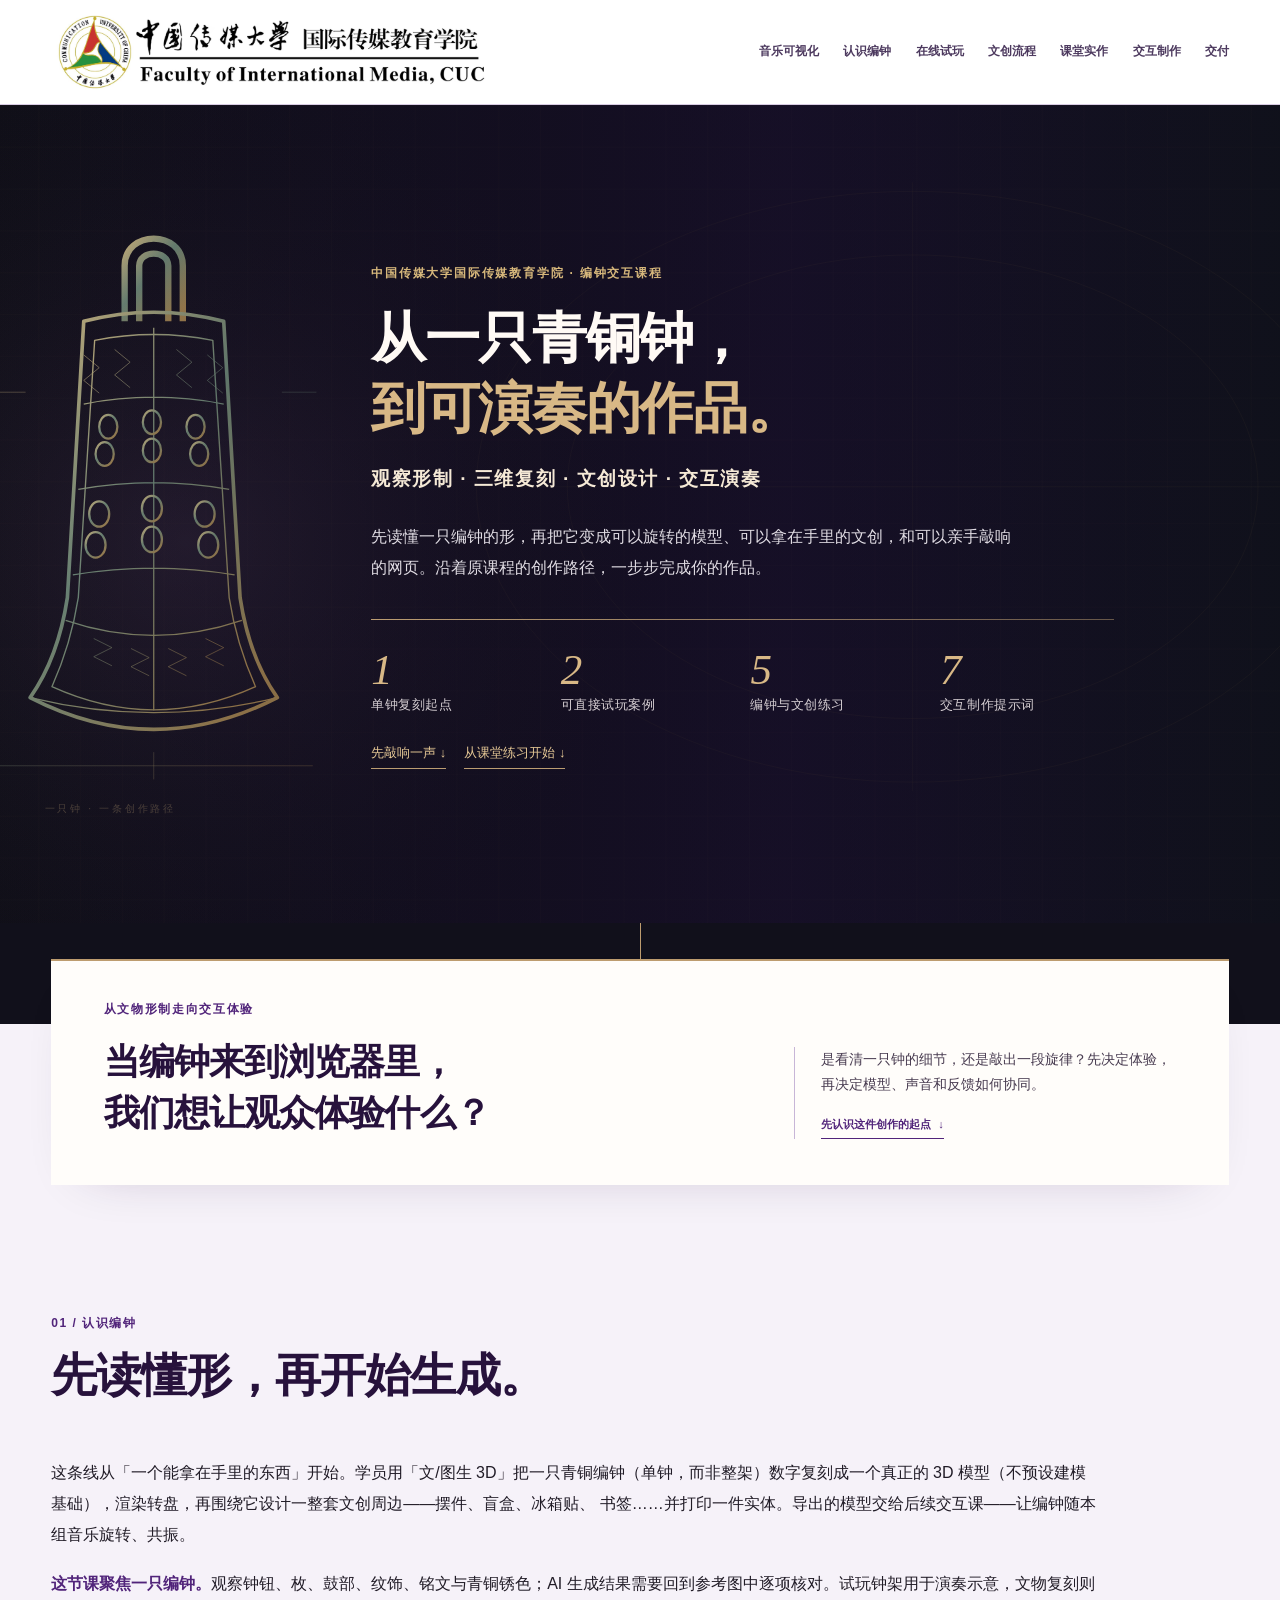
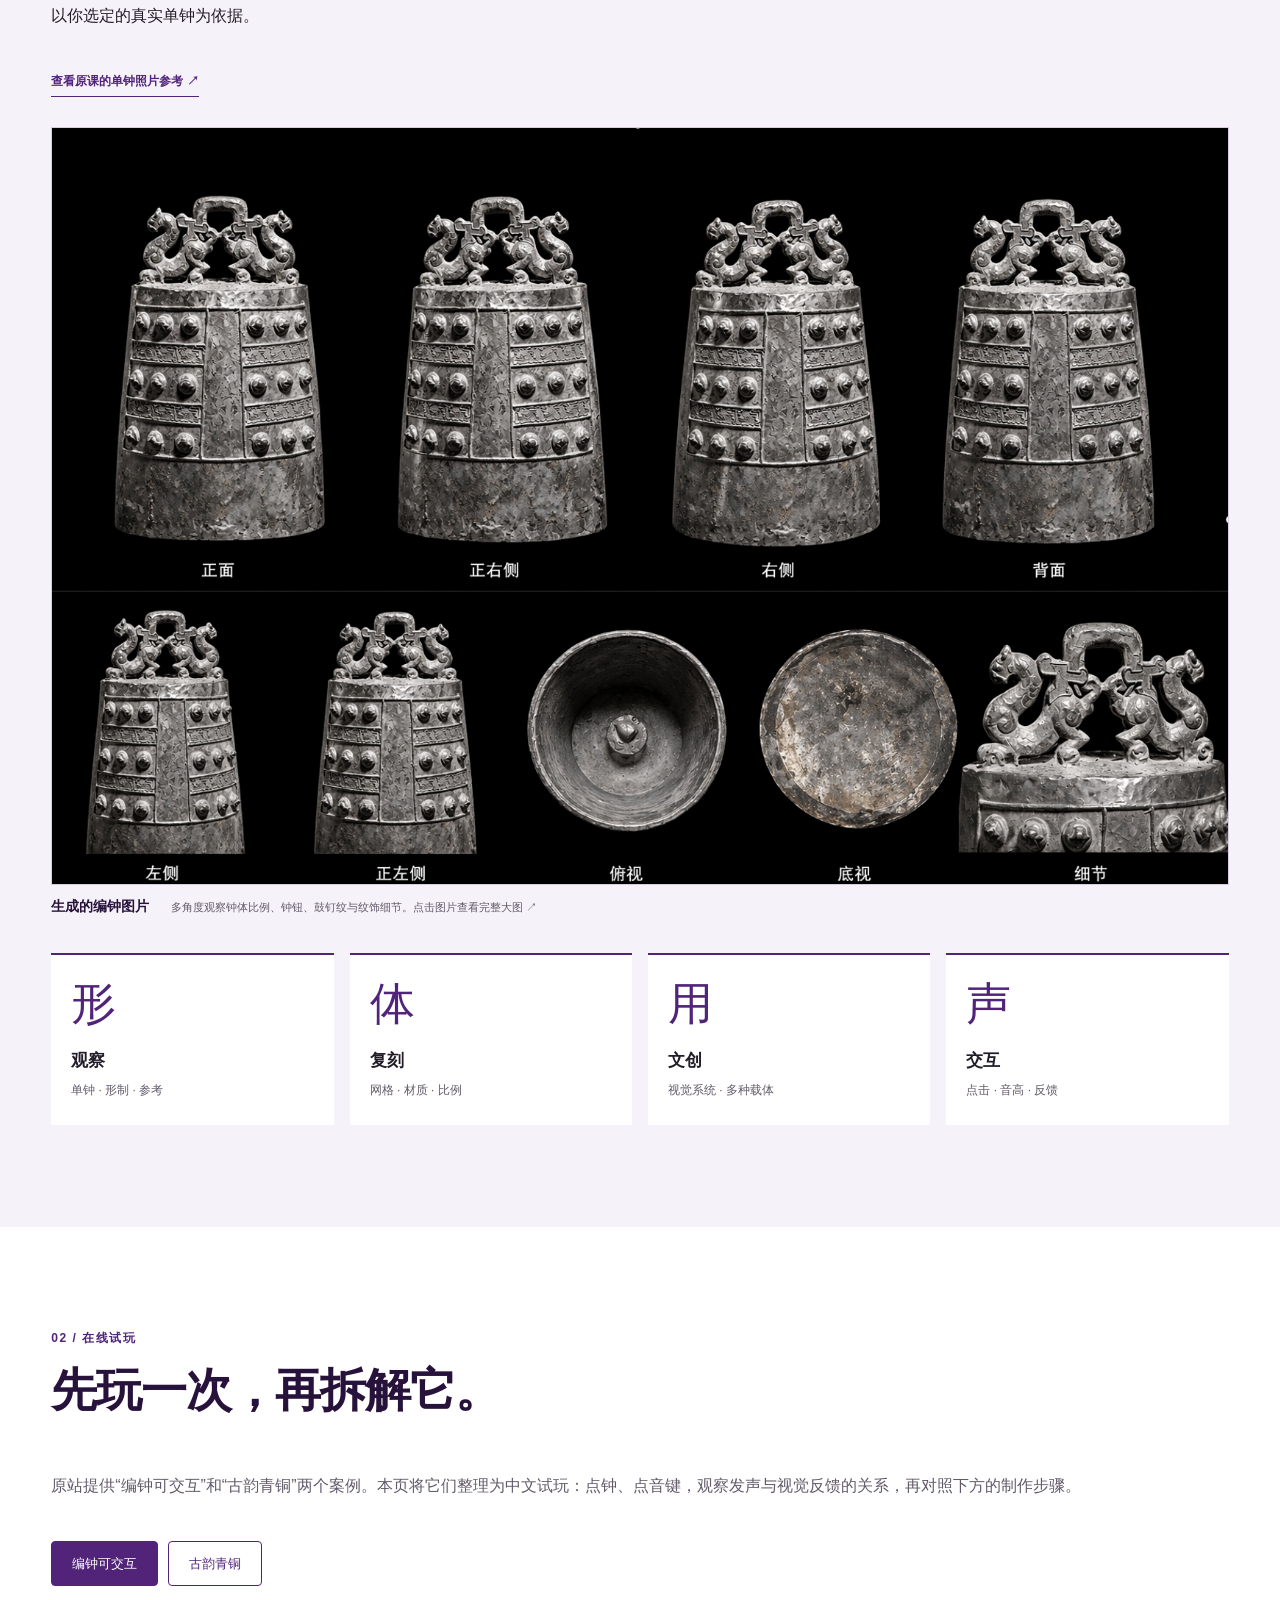
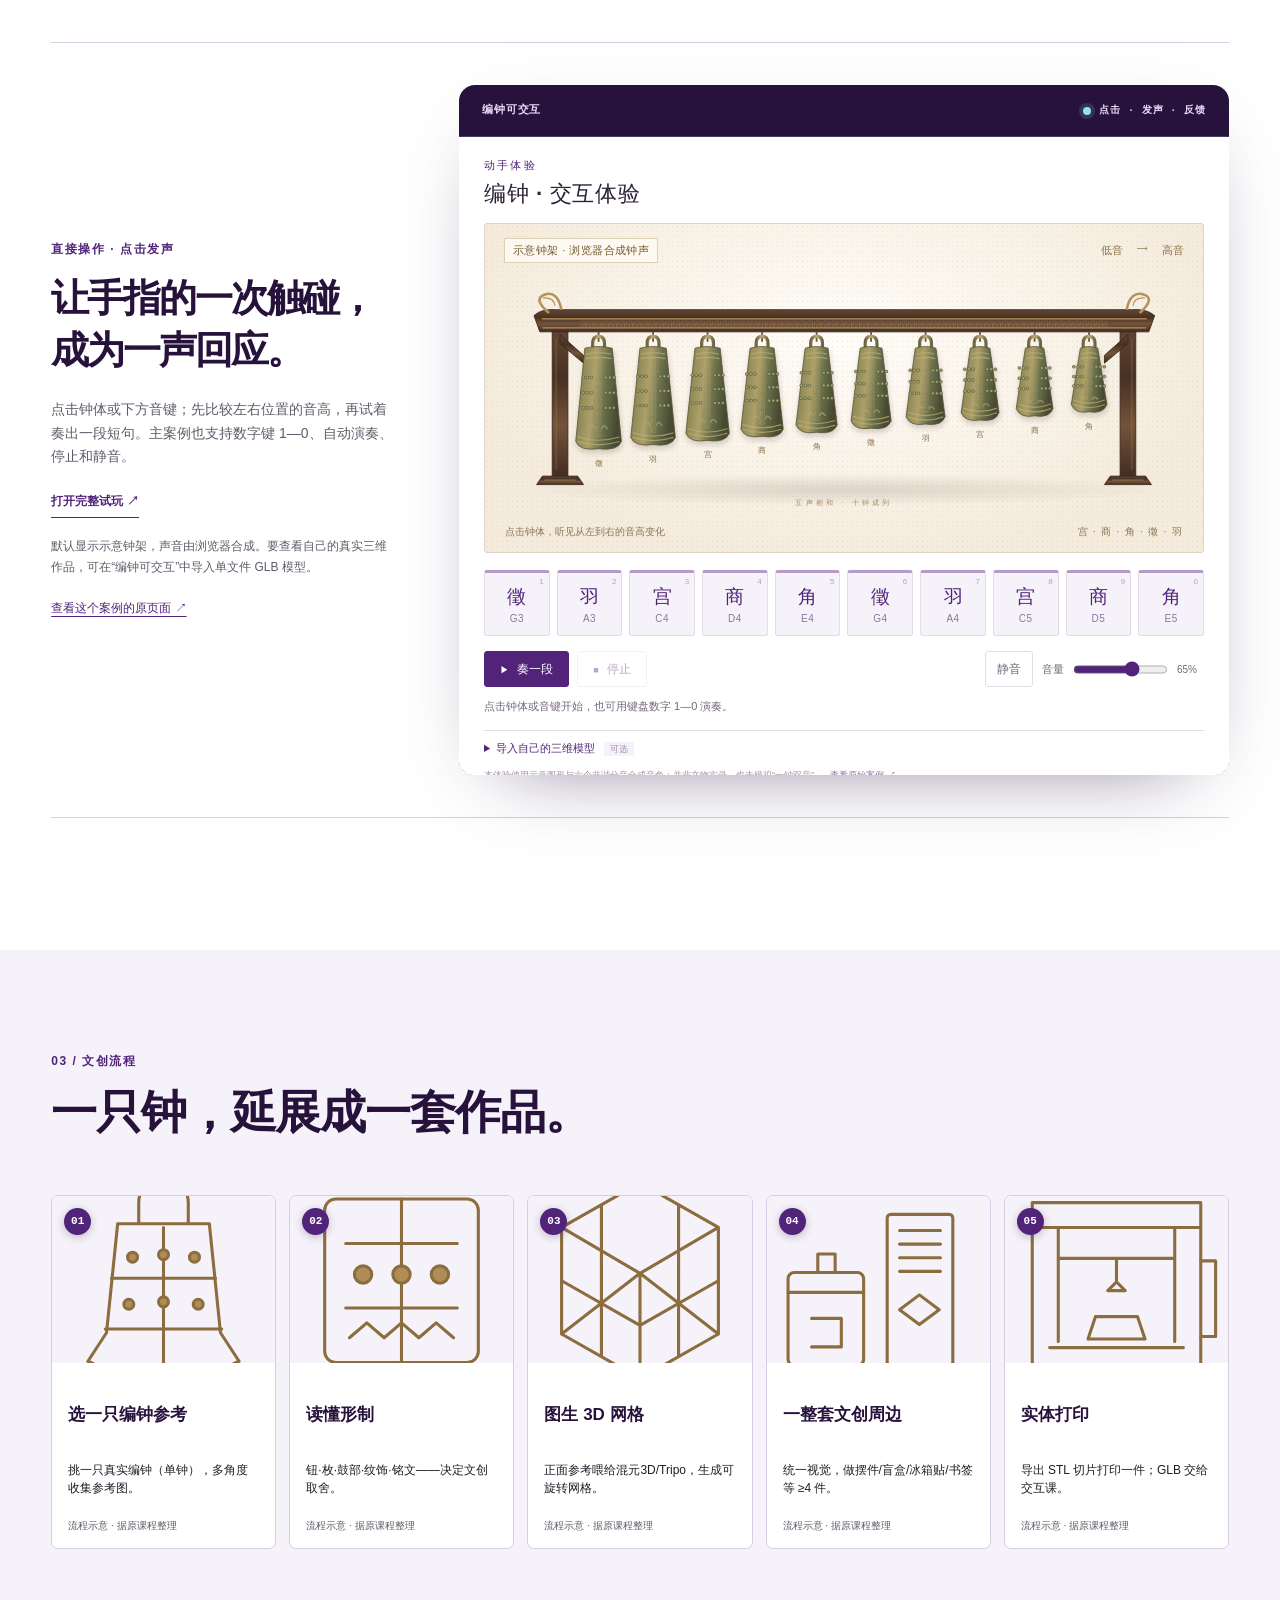
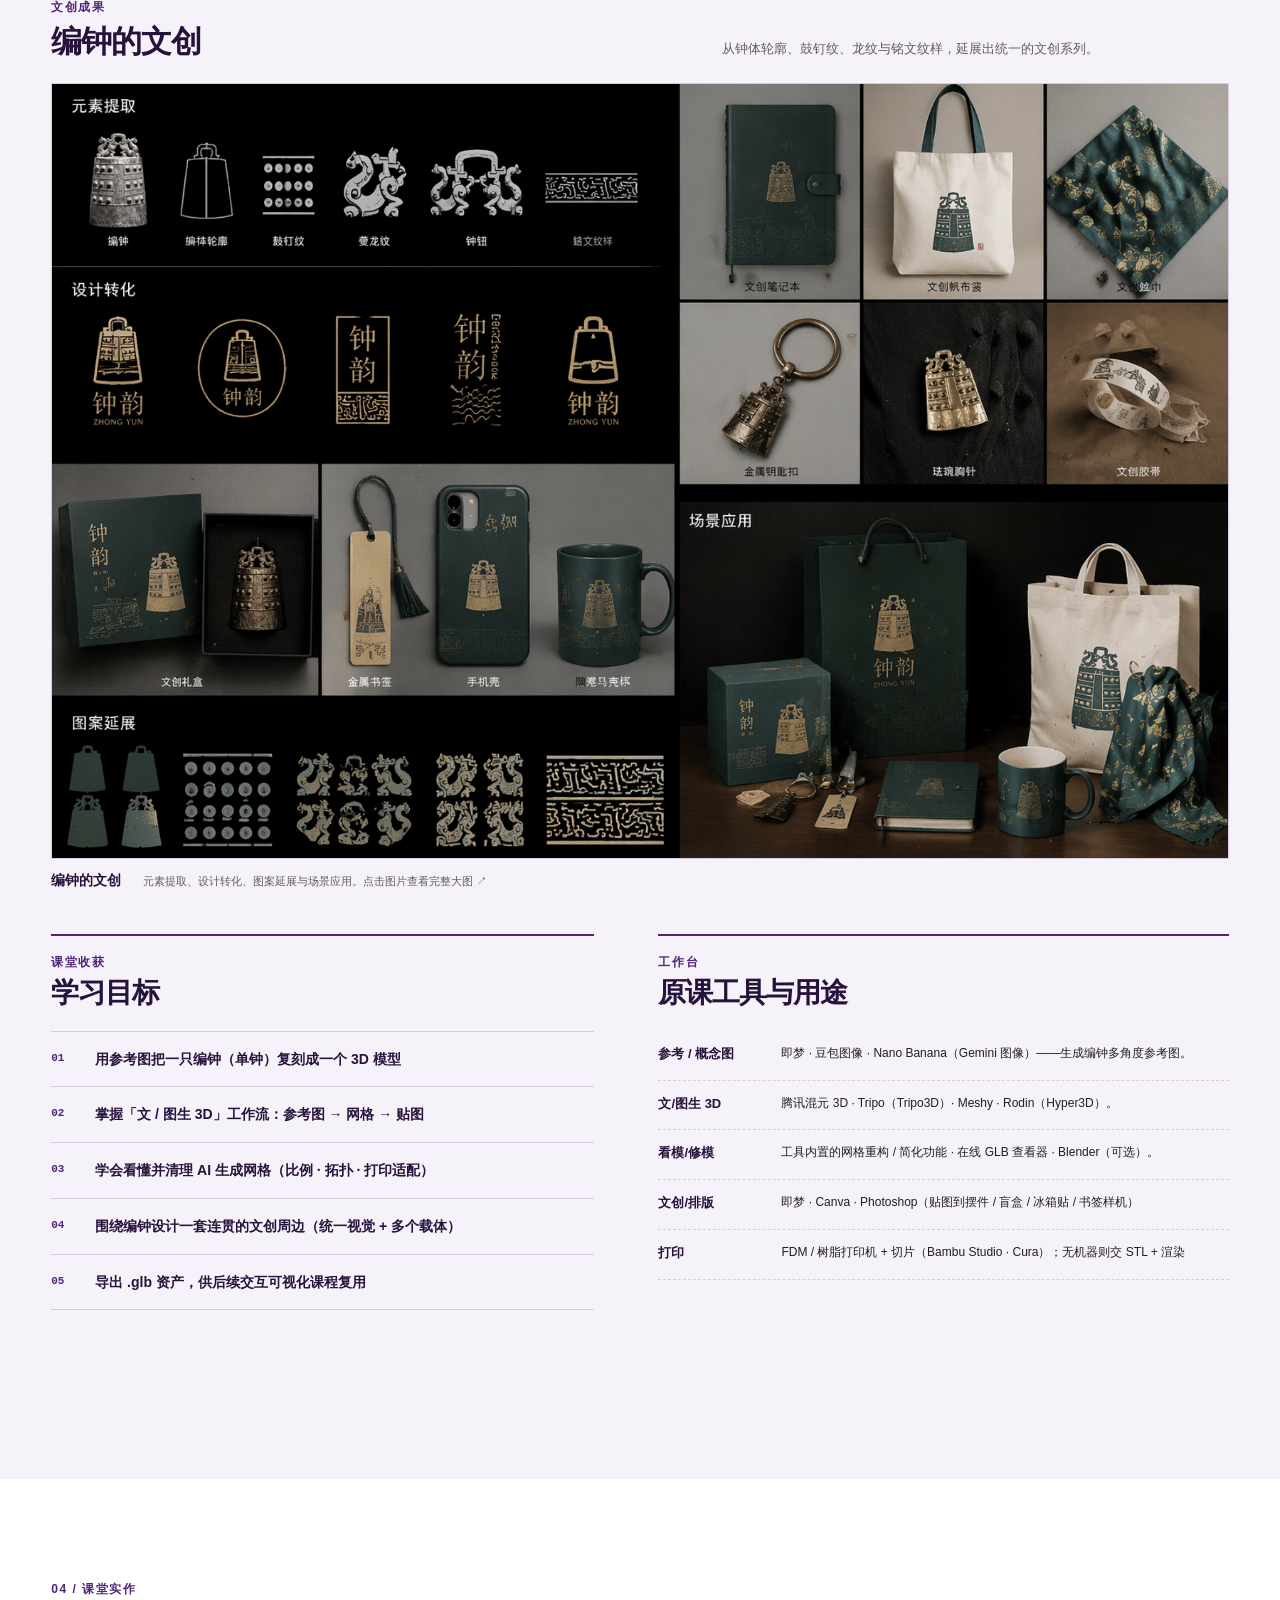
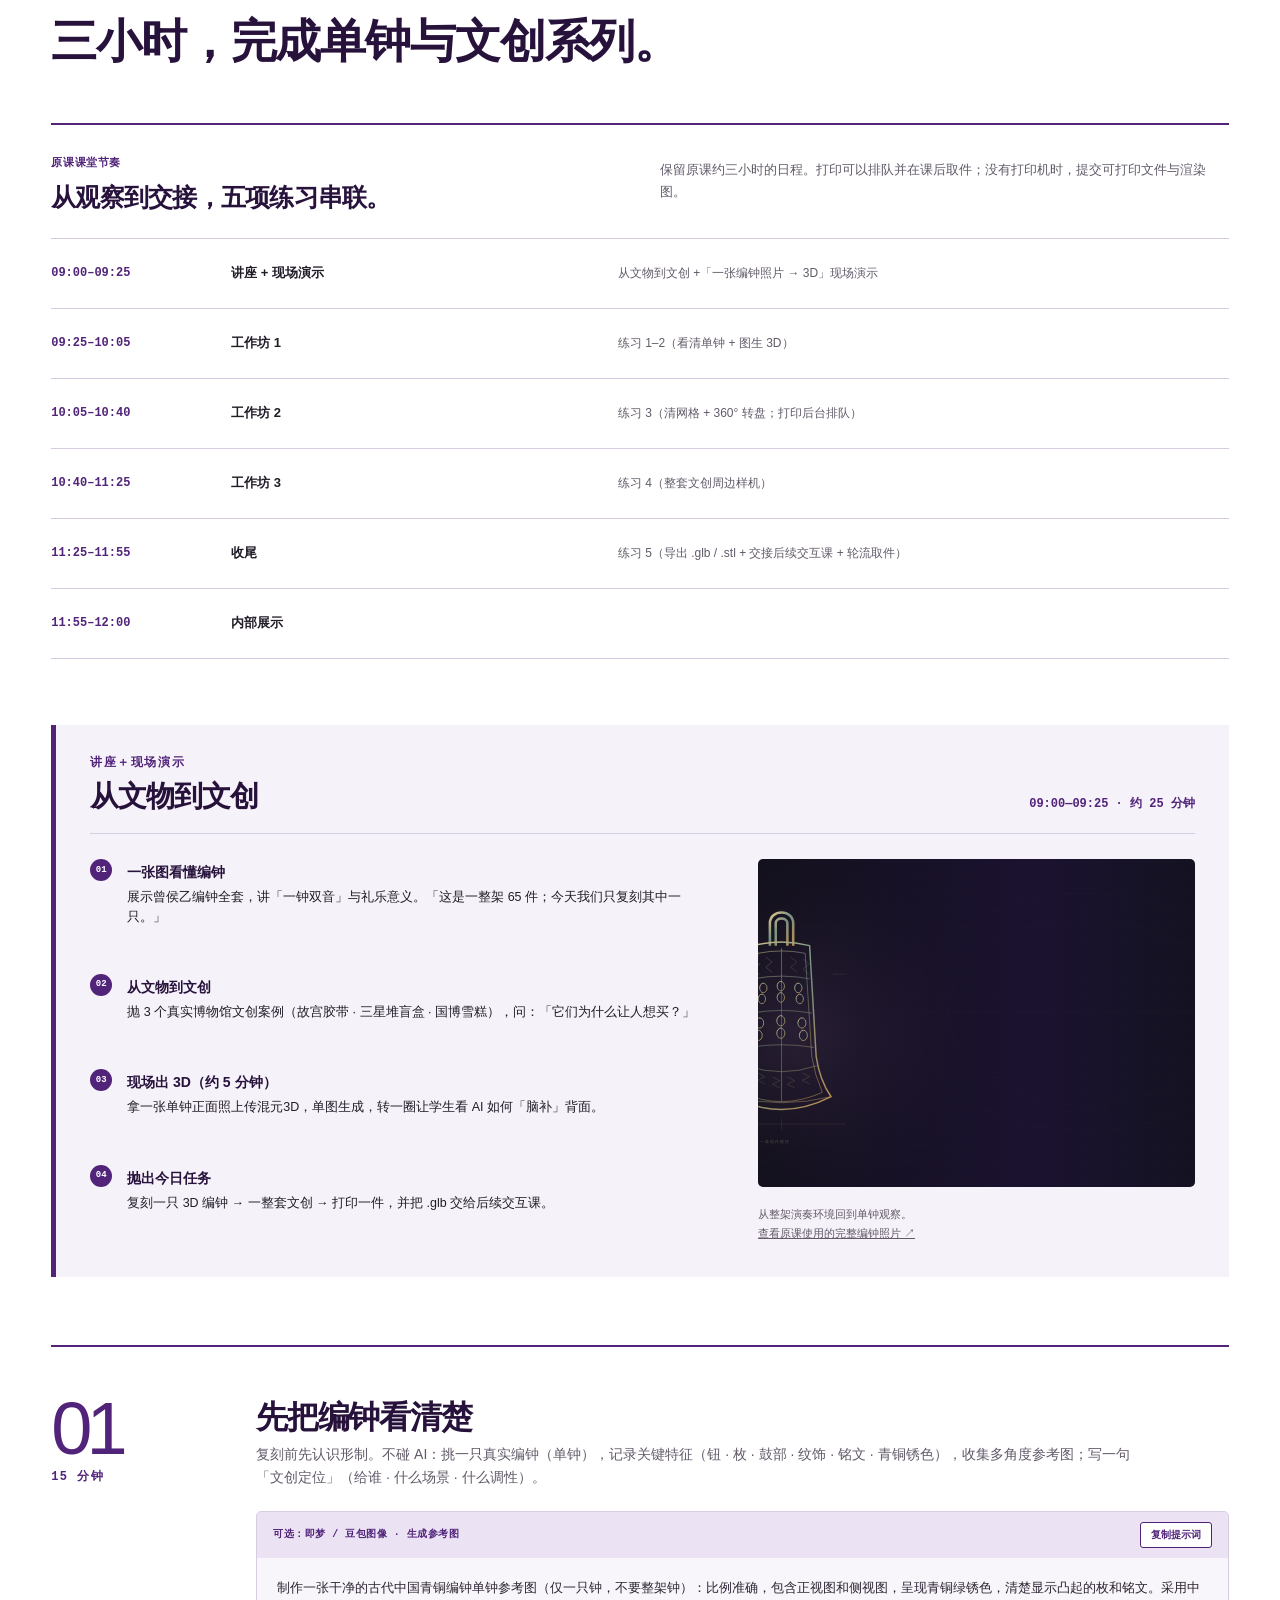
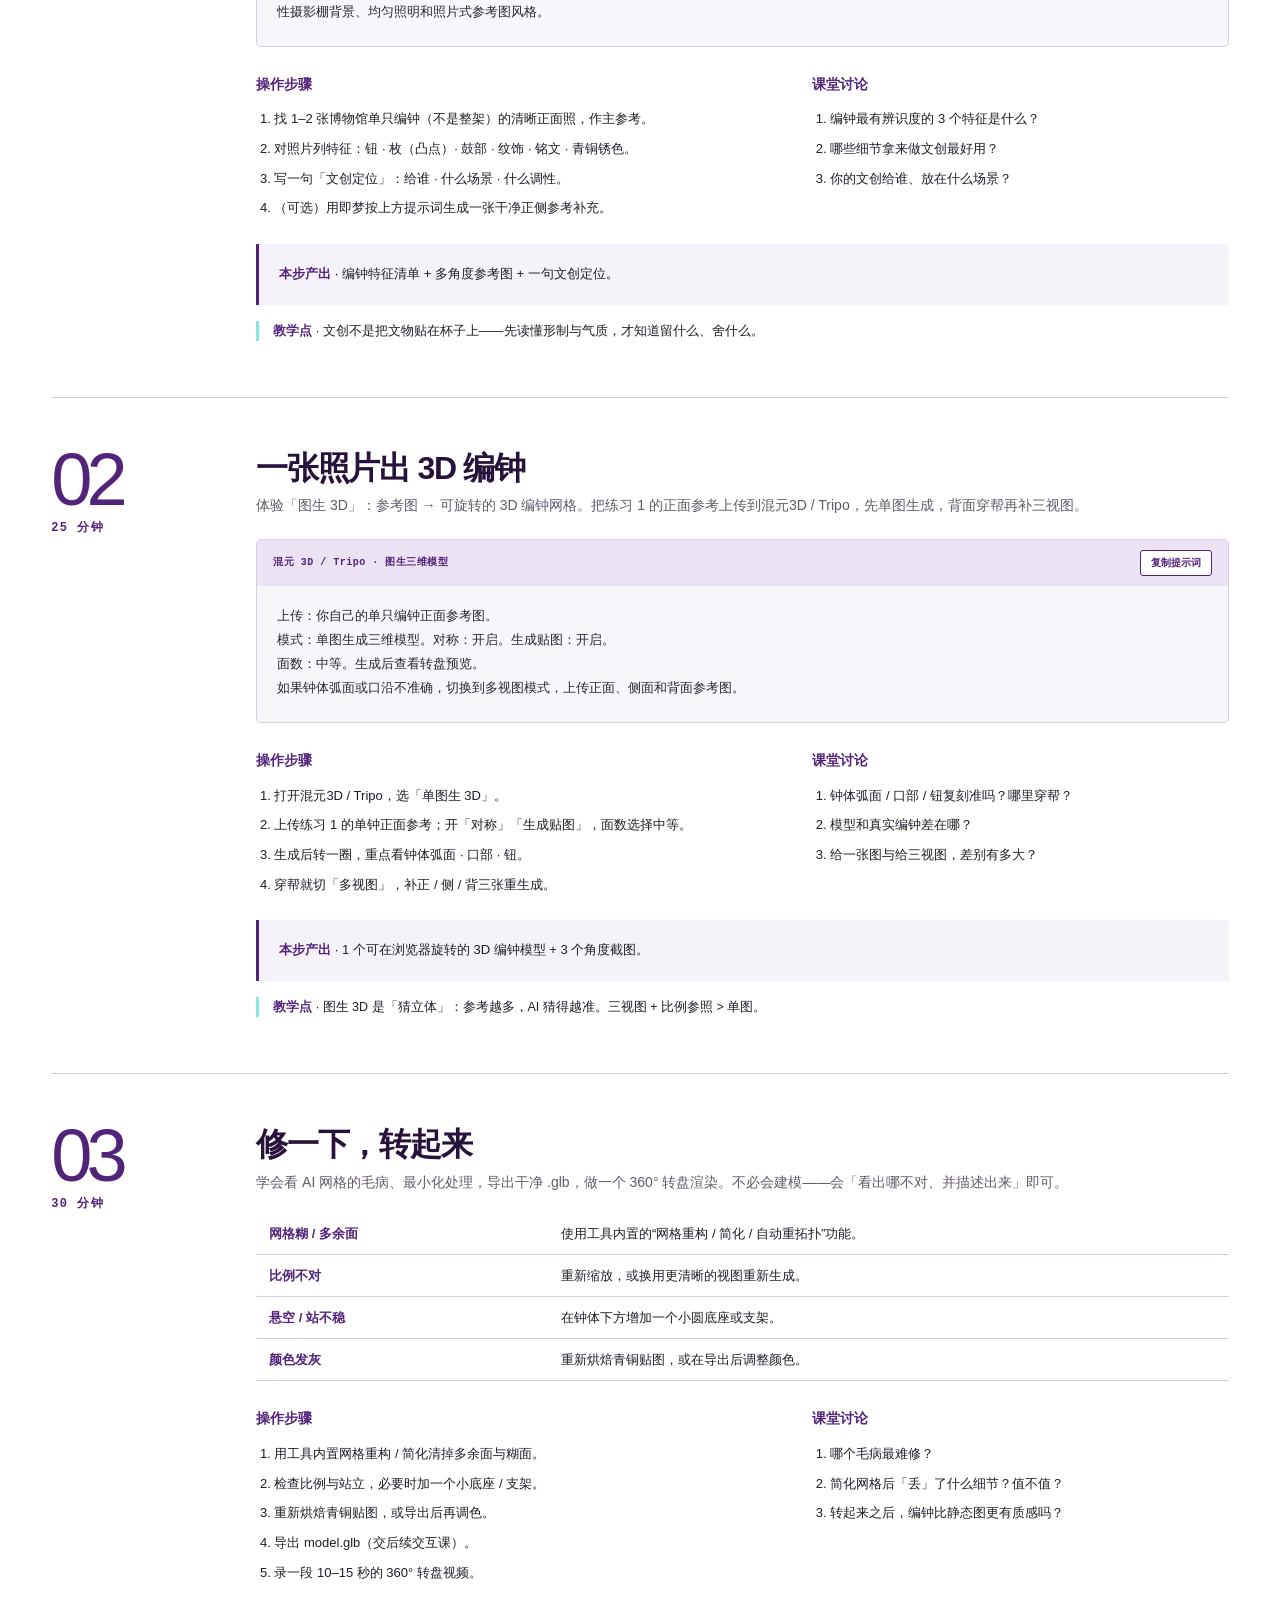
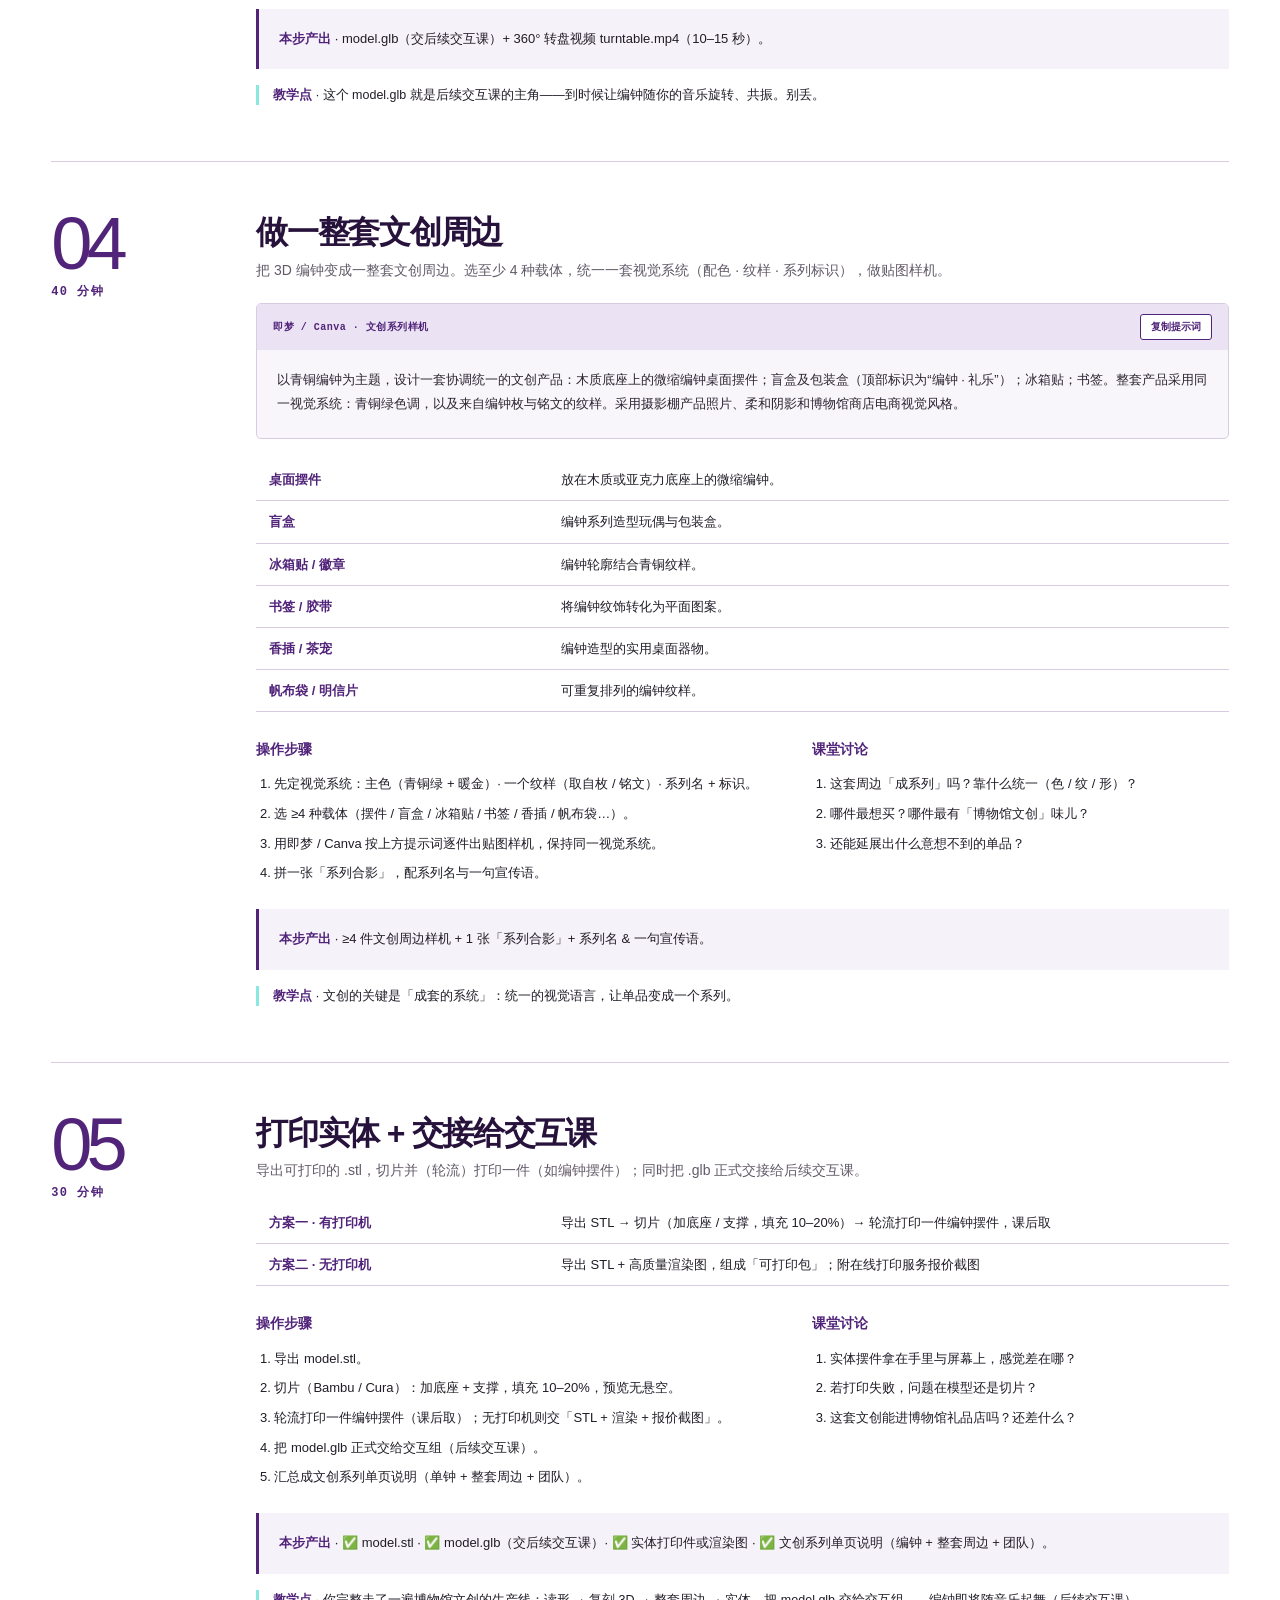
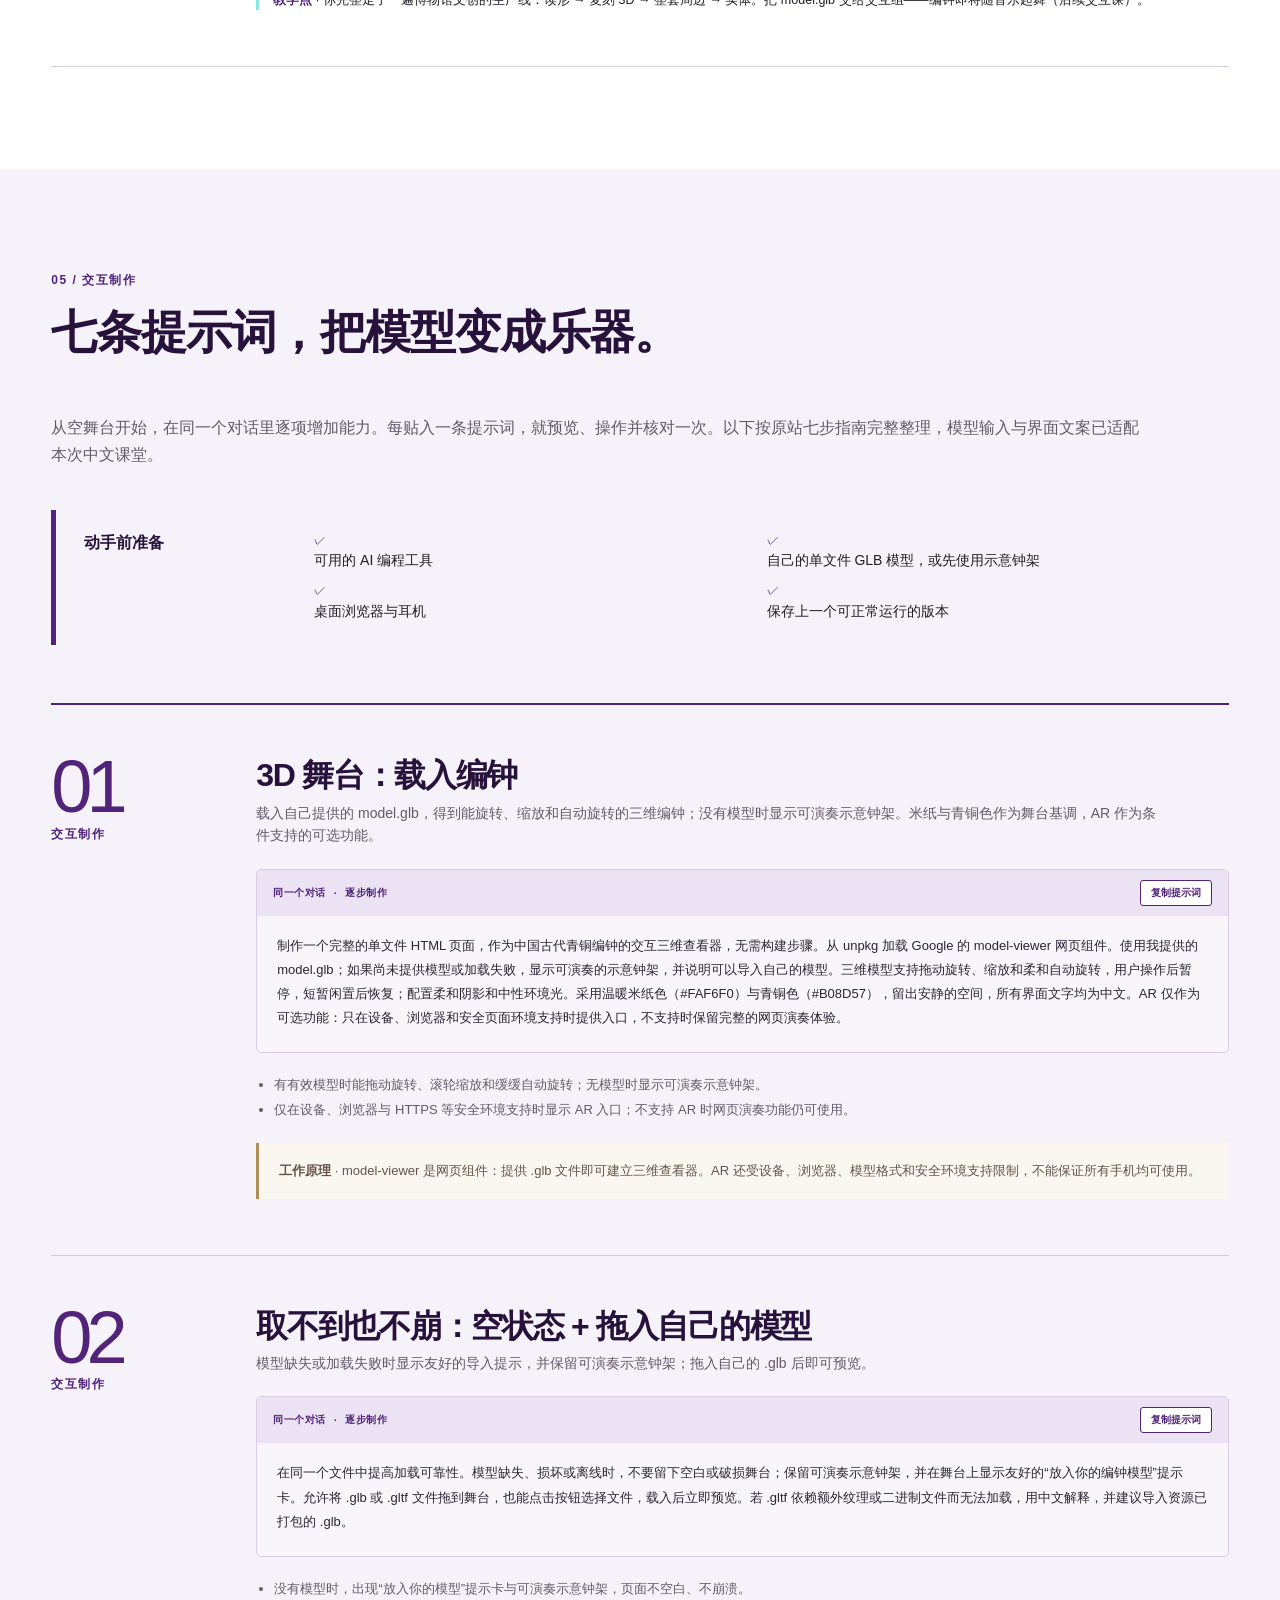
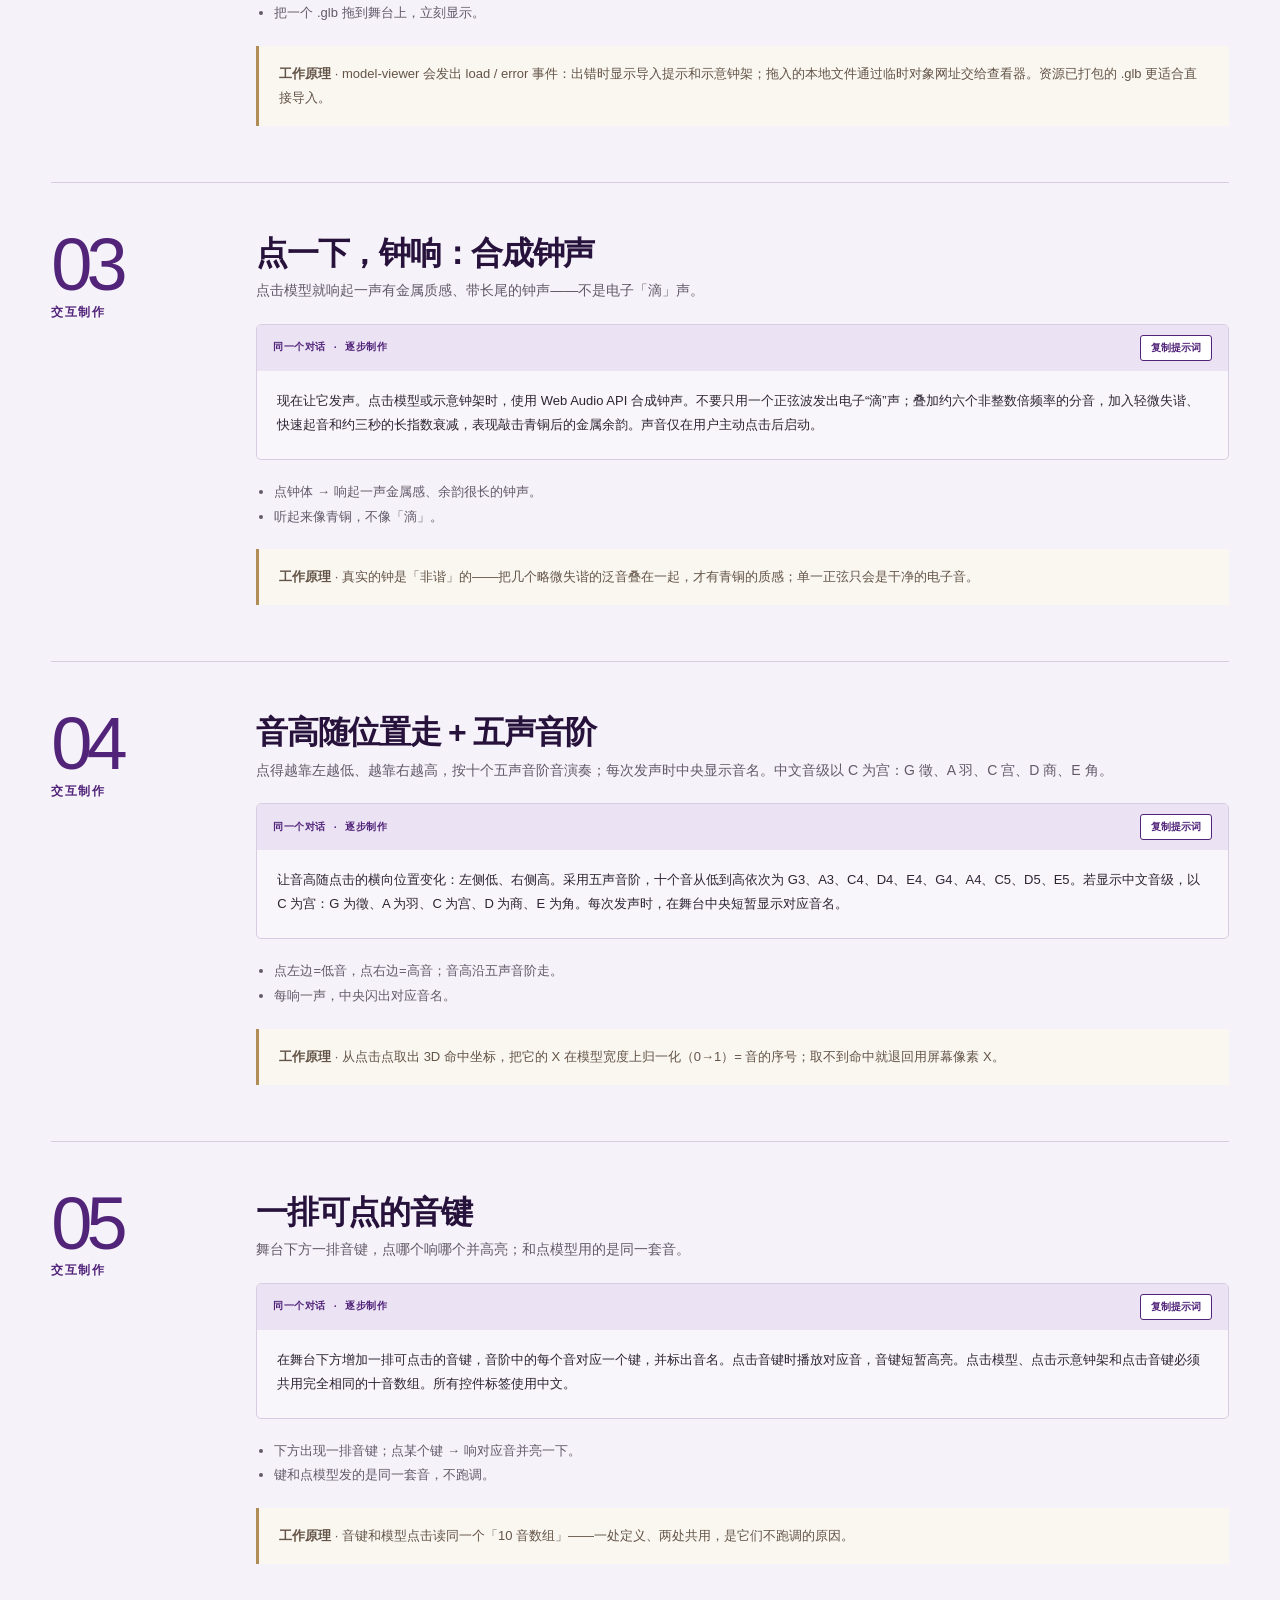
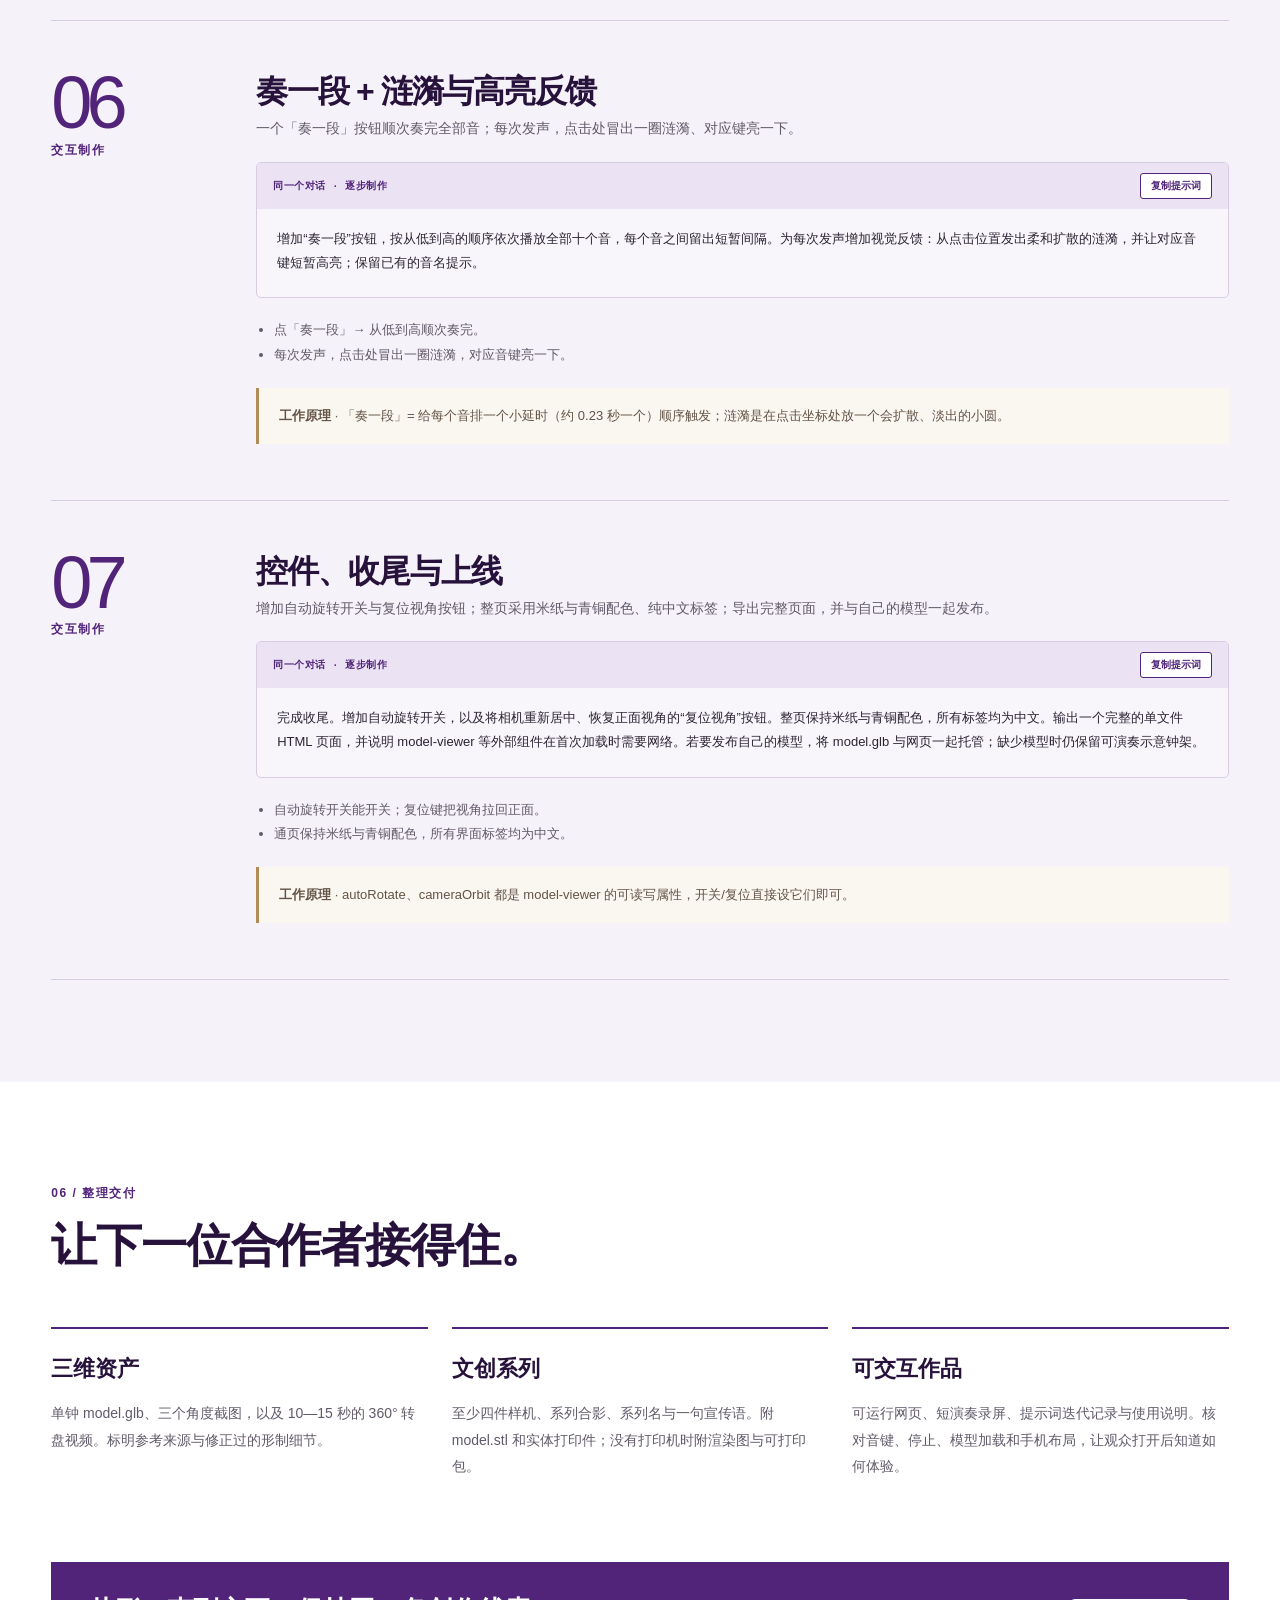
==== bianzhong/index.html @ 6780cea4 "Publish ICUC AI interactive course and three visualization cases" ====
<!DOCTYPE html>

<html lang="zh-CN"><head><meta charset="utf-8"/><meta content="width=device-width, initial-scale=1" name="viewport"/><meta content="#51247a" name="theme-color"/><meta content="中国传媒大学国际传媒教育学院编钟交互课程：从单钟观察、三维复刻到文创周边与浏览器演奏，包含两个试玩案例、五项练习和七步中文制作指南。" name="description"/><title>编钟，从器到声｜中国传媒大学国际传媒教育学院</title><link href="styles.css?v=bell-nav-1" rel="stylesheet"/><link href="course.css?v=results-images-1" rel="stylesheet"/><script defer="" src="app.js"></script><script defer="" src="course.js"></script></head>
<body class="bianzhong-page"><a class="skip-link" href="#main">跳到正文</a>
<header class="site-header"><div class="header-inner"><a aria-label="编钟课程首页" class="identity" href="#main"><img alt="中国传媒大学国际传媒教育学院标识" class="cuc-logo" height="475" src="assets/cuc-logo.jpg" width="2480"/></a><button aria-controls="site-nav" aria-expanded="false" class="menu-toggle" type="button">菜单</button><nav aria-label="课程章节" class="site-nav" id="site-nav"><a href="../index.html">音乐可视化</a><a href="#understand">认识编钟</a><a href="#experience">在线试玩</a><a href="#process">文创流程</a><a href="#workshop">课堂实作</a><a href="#build">交互制作</a><a href="#handoff">交付</a></nav></div></header>
<main id="main"><section aria-labelledby="opening-title" class="opening"><div class="opening-inner"><p class="opening-kicker">中国传媒大学国际传媒教育学院 · 编钟交互课程</p><h1 id="opening-title">从一只青铜钟，<br/><em>到可演奏的作品。</em></h1><p class="opening-subtitle">观察形制 · 三维复刻 · 文创设计 · 交互演奏</p><div class="opening-copy"><p lang="zh-CN">先读懂一只编钟的形，再把它变成可以旋转的模型、可以拿在手里的文创，和可以亲手敲响的网页。沿着原课程的创作路径，一步步完成你的作品。</p></div><div aria-hidden="true" class="opening-rule"></div><div aria-label="课程概览" class="opening-stats"><div><strong>1</strong><span>单钟复刻起点</span></div><div><strong>2</strong><span>可直接试玩案例</span></div><div><strong>5</strong><span>编钟与文创练习</span></div><div><strong>7</strong><span>交互制作提示词</span></div></div><div class="opening-actions"><a href="#experience">先敲响一声 ↓</a><a href="#workshop">从课堂练习开始 ↓</a></div></div></section>
<section aria-labelledby="bridge-title" class="opening-bridge"><div class="opening-bridge-inner"><p class="bridge-kicker">从文物形制走向交互体验</p><div class="bridge-grid"><h2 id="bridge-title">当编钟来到浏览器里，<br/>我们想让观众体验什么？</h2><div class="bridge-copy"><p lang="zh-CN">是看清一只钟的细节，还是敲出一段旋律？先决定体验，再决定模型、声音和反馈如何协同。</p><a href="#understand">先认识这件创作的起点 ↓</a></div></div></div></section>
<section aria-labelledby="understand-title" class="section section-light" id="understand"><div class="section-wrap"><div class="section-heading"><p class="chapter">01 / 认识编钟</p><h2 id="understand-title">先读懂形，再开始生成。</h2></div><div class="reference-layout reference-layout--generated"><div class="reference-copy"><p>这条线从「一个能拿在手里的东西」开始。学员用「文/图生 3D」把一只青铜编钟（单钟，而非整架）数字复刻成一个真正的 3D 模型（不预设建模基础），渲染转盘，再围绕它设计一整套文创周边——摆件、盲盒、冰箱贴、 书签……并打印一件实体。导出的模型交给后续交互课——让编钟随本组音乐旋转、共振。</p><p><strong>这节课聚焦一只编钟。</strong>观察钟钮、枚、鼓部、纹饰、铭文与青铜锈色；AI 生成结果需要回到参考图中逐项核对。试玩钟架用于演奏示意，文物复刻则以你选定的真实单钟为依据。</p><a class="demo-open-link" href="https://upload.wikimedia.org/wikipedia/commons/e/e4/Bell_%28zhong%29%2C_China%2C_Zhou_dynasty%2C_1000-256_BC%2C_bronze_-_Fitchburg_Art_Museum_-_DSC08966.JPG" rel="noopener" target="_blank">查看原课的单钟照片参考 ↗</a></div><figure class="reference-figure result-figure" id="generated-bell-result"><a aria-label="查看生成的编钟图片完整大图" href="assets/generated-bell-views.png" rel="noopener" target="_blank"><img alt="生成的编钟图片：正面、正右侧、右侧、背面、左侧、正左侧、俯视、底视及细节" height="1028" loading="lazy" src="assets/generated-bell-views.png" width="1599"/></a><figcaption><strong>生成的编钟图片</strong><span>多角度观察钟体比例、钟钮、鼓钉纹与纹饰细节。点击图片查看完整大图 ↗</span></figcaption></figure></div><div aria-label="编钟创作路径" class="mapping-strip"><div><span class="mapping-symbol">形</span><strong>观察</strong><small>单钟 · 形制 · 参考</small></div><div><span class="mapping-symbol">体</span><strong>复刻</strong><small>网格 · 材质 · 比例</small></div><div><span class="mapping-symbol">用</span><strong>文创</strong><small>视觉系统 · 多种载体</small></div><div><span class="mapping-symbol">声</span><strong>交互</strong><small>点击 · 音高 · 反馈</small></div></div></div></section><section aria-labelledby="experience-title" class="section studio-section" id="experience"><div class="section-wrap"><div class="section-heading"><p class="chapter">02 / 在线试玩</p><h2 id="experience-title">先玩一次，再拆解它。</h2></div><div class="studio-intro"><p lang="zh-CN">原站提供“编钟可交互”和“古韵青铜”两个案例。本页将它们整理为中文试玩：点钟、点音键，观察发声与视觉反馈的关系，再对照下方的制作步骤。</p></div><div aria-label="选择试玩案例" class="case-switch" role="group"><button aria-pressed="true" data-demo="play.html" data-name="编钟可交互" data-source="https://haner199022.github.io/ireland-study-tour/bianzhong.html" type="button">编钟可交互</button><button aria-pressed="false" data-demo="bronze-demo.html" data-name="古韵青铜" data-source="https://haner199022.github.io/ireland-study-tour/examples/elegant_bianzhong.html" type="button">古韵青铜</button></div><div class="studio-demo"><div class="studio-demo-copy"><p class="chapter">直接操作 · 点击发声</p><h3>让手指的一次触碰，<br/>成为一声回应。</h3><p lang="zh-CN">点击钟体或下方音键；先比较左右位置的音高，再试着奏出一段短句。主案例也支持数字键 1—0、自动演奏、停止和静音。</p><a class="demo-open-link demo-full" href="play.html" rel="noopener" target="_blank">打开完整试玩 ↗</a><p class="demo-status">默认显示示意钟架，声音由浏览器合成。要查看自己的真实三维作品，可在“编钟可交互”中导入单文件 GLB 模型。</p><p class="demo-source"><a href="https://haner199022.github.io/ireland-study-tour/bianzhong.html" id="demo-source" rel="noopener" target="_blank">查看这个案例的原页面 ↗</a></p></div><div class="demo-panel"><div class="demo-head"><span id="demo-name">编钟可交互</span><span class="live-indicator"><i></i> 点击 · 发声 · 反馈</span></div><iframe allow="autoplay; fullscreen; xr-spatial-tracking" allowfullscreen="" class="demo-frame" id="case-frame" loading="eager" src="play.html" title="编钟可交互：中文演奏试玩"></iframe></div></div></div></section><section aria-labelledby="process-title" class="section section-light" id="process"><div class="section-wrap"><div class="section-heading"><p class="chapter">03 / 文创流程</p><h2 id="process-title">一只钟，延展成一套作品。</h2></div><div class="production-grid"><article class="production-card"><div class="production-image"><img alt="选一只编钟参考流程示意" loading="lazy" src="assets/process-1.svg"/><span>01</span></div><div class="production-copy"><h4>选一只编钟参考</h4><p lang="zh-CN">挑一只真实编钟（单钟），多角度收集参考图。</p><small class="production-credit">流程示意 · 据原课程整理</small></div></article><article class="production-card"><div class="production-image"><img alt="读懂形制流程示意" loading="lazy" src="assets/process-2.svg"/><span>02</span></div><div class="production-copy"><h4>读懂形制</h4><p lang="zh-CN">钮·枚·鼓部·纹饰·铭文——决定文创取舍。</p><small class="production-credit">流程示意 · 据原课程整理</small></div></article><article class="production-card"><div class="production-image"><img alt="图生 3D 网格流程示意" loading="lazy" src="assets/process-3.svg"/><span>03</span></div><div class="production-copy"><h4>图生 3D 网格</h4><p lang="zh-CN">正面参考喂给混元3D/Tripo，生成可旋转网格。</p><small class="production-credit">流程示意 · 据原课程整理</small></div></article><article class="production-card"><div class="production-image"><img alt="一整套文创周边流程示意" loading="lazy" src="assets/process-4.svg"/><span>04</span></div><div class="production-copy"><h4>一整套文创周边</h4><p lang="zh-CN">统一视觉，做摆件/盲盒/冰箱贴/书签等 ≥4 件。</p><small class="production-credit">流程示意 · 据原课程整理</small></div></article><article class="production-card"><div class="production-image"><img alt="实体打印流程示意" loading="lazy" src="assets/process-5.svg"/><span>05</span></div><div class="production-copy"><h4>实体打印</h4><p lang="zh-CN">导出 STL 切片打印一件；GLB 交给交互课。</p><small class="production-credit">流程示意 · 据原课程整理</small></div></article></div><section aria-labelledby="merch-result-title" class="merch-result"><div class="production-heading"><div><p class="chapter">文创成果</p><h3 id="merch-result-title">编钟的文创</h3></div><p>从钟体轮廓、鼓钉纹、龙纹与铭文纹样，延展出统一的文创系列。</p></div><figure class="result-figure" id="bell-merch-result"><a aria-label="查看编钟文创完整大图" href="assets/bell-cultural-products.png" rel="noopener" target="_blank"><img alt="编钟文创设计展示：元素提取、钟韵标识、图案延展，以及笔记本、帆布袋、丝巾、钥匙扣、胸针、胶带、礼盒、书签、手机壳与马克杯" height="1088" loading="lazy" src="assets/bell-cultural-products.png" width="1653"/></a><figcaption><strong>编钟的文创</strong><span>元素提取、设计转化、图案延展与场景应用。点击图片查看完整大图 ↗</span></figcaption></figure></section><div class="bell-workspace studio-learning"><section class="learning-objectives"><div class="learning-heading"><p class="chapter">课堂收获</p><h3>学习目标</h3></div><ol class="learning-list"><li><span class="learning-number">01</span><div><strong>用参考图把一只编钟（单钟）复刻成一个 3D 模型</strong></div></li><li><span class="learning-number">02</span><div><strong>掌握「文 / 图生 3D」工作流：参考图 → 网格 → 贴图</strong></div></li><li><span class="learning-number">03</span><div><strong>学会看懂并清理 AI 生成网格（比例 · 拓扑 · 打印适配）</strong></div></li><li><span class="learning-number">04</span><div><strong>围绕编钟设计一套连贯的文创周边（统一视觉 + 多个载体）</strong></div></li><li><span class="learning-number">05</span><div><strong>导出 .glb 资产，供后续交互可视化课程复用</strong></div></li></ol></section><aside class="learning-tools"><div class="learning-heading"><p class="chapter">工作台</p><h3>原课工具与用途</h3></div><dl class="learning-tool-list"><div><dt>参考 / 概念图</dt><dd>即梦 · 豆包图像 · Nano Banana（Gemini 图像）——生成编钟多角度参考图。</dd></div><div><dt>文/图生 3D</dt><dd>腾讯混元 3D · Tripo（Tripo3D）· Meshy · Rodin（Hyper3D）。</dd></div><div><dt>看模/修模</dt><dd>工具内置的网格重构 / 简化功能 · 在线 GLB 查看器 · Blender（可选）。</dd></div><div><dt>文创/排版</dt><dd>即梦 · Canva · Photoshop（贴图到摆件 / 盲盒 / 冰箱贴 / 书签样机）</dd></div><div><dt>打印</dt><dd>FDM / 树脂打印机 + 切片（Bambu Studio · Cura）；无机器则交 STL + 渲染</dd></div></dl></aside></div></div></section><section aria-labelledby="workshop-title" class="section studio-section" id="workshop"><div class="section-wrap"><div class="section-heading"><p class="chapter">04 / 课堂实作</p><h2 id="workshop-title">三小时，完成单钟与文创系列。</h2></div><div class="class-plan"><div class="class-plan-head"><div><span>原课课堂节奏</span><h3>从观察到交接，五项练习串联。</h3></div><p>保留原课约三小时的日程。打印可以排队并在课后取件；没有打印机时，提交可打印文件与渲染图。</p></div><div class="class-plan-row"><time>09:00–09:25</time><strong>讲座 + 现场演示</strong><span>从文物到文创 +「一张编钟照片 → 3D」现场演示</span></div><div class="class-plan-row"><time>09:25–10:05</time><strong>工作坊 1</strong><span>练习 1–2（看清单钟 + 图生 3D）</span></div><div class="class-plan-row"><time>10:05–10:40</time><strong>工作坊 2</strong><span>练习 3（清网格 + 360° 转盘；打印后台排队）</span></div><div class="class-plan-row"><time>10:40–11:25</time><strong>工作坊 3</strong><span>练习 4（整套文创周边样机）</span></div><div class="class-plan-row"><time>11:25–11:55</time><strong>收尾</strong><span>练习 5（导出 .glb / .stl + 交接后续交互课 + 轮流取件）</span></div><div class="class-plan-row"><time>11:55–12:00</time><strong>内部展示</strong><span></span></div></div><section class="lecture-demo"><div class="lecture-header"><div><p class="chapter">讲座＋现场演示</p><h3>从文物到文创</h3></div><p>09:00—09:25 · 约 25 分钟</p></div><div class="lecture-grid"><ol class="lecture-points"><li><span class="lecture-number">01</span><div><strong>一张图看懂编钟</strong><p lang="zh-CN">展示曾侯乙编钟全套，讲「一钟双音」与礼乐意义。「这是一整架 65 件；今天我们只复刻其中一只。」</p></div></li><li><span class="lecture-number">02</span><div><strong>从文物到文创</strong><p lang="zh-CN">抛 3 个真实博物馆文创案例（故宫胶带 · 三星堆盲盒 · 国博雪糕），问：「它们为什么让人想买？」</p></div></li><li><span class="lecture-number">03</span><div><strong>现场出 3D（约 5 分钟）</strong><p lang="zh-CN">拿一张单钟正面照上传混元3D，单图生成，转一圈让学生看 AI 如何「脑补」背面。</p></div></li><li><span class="lecture-number">04</span><div><strong>抛出今日任务</strong><p lang="zh-CN">复刻一只 3D 编钟 → 一整套文创 → 打印一件，并把 .glb 交给后续交互课。</p></div></li></ol><figure class="lecture-visual"><img alt="青铜编钟的钟钮、凸点和纹样线稿示意" loading="lazy" src="assets/bell-linework.svg"/><figcaption>从整架演奏环境回到单钟观察。<a href="https://upload.wikimedia.org/wikipedia/commons/2/2b/CN_-_Hubei_-_Wuhan_-_Hubei_Provincial_Museum_-_Chime_bells.JPG" rel="noopener" target="_blank">查看原课使用的完整编钟照片 ↗</a></figcaption></figure></div></section><div class="build-steps"><article class="build-step" id="exercise-1"><div class="step-index"><span>01</span><small>15 分钟</small></div><div class="step-body"><h3>先把编钟看清楚</h3><p lang="zh-CN">复刻前先认识形制。不碰 AI：挑一只真实编钟（单钟），记录关键特征（钮 · 枚 · 鼓部 · 纹饰 · 铭文 · 青铜锈色），收集多角度参考图；写一句「文创定位」（给谁 · 什么场景 · 什么调性）。</p><div class="prompt-box"><div class="prompt-head"><span>可选：即梦 / 豆包图像 · 生成参考图</span><button class="copy-prompt" type="button">复制提示词</button></div><pre>制作一张干净的古代中国青铜编钟单钟参考图（仅一只钟，不要整架钟）：比例准确，包含正视图和侧视图，呈现青铜绿锈色，清楚显示凸起的枚和铭文。采用中性摄影棚背景、均匀照明和照片式参考图风格。</pre></div><div class="task-detail"><div><h4>操作步骤</h4><ol><li>找 1–2 张博物馆单只编钟（不是整架）的清晰正面照，作主参考。</li><li>对照片列特征：钮 · 枚（凸点）· 鼓部 · 纹饰 · 铭文 · 青铜锈色。</li><li>写一句「文创定位」：给谁 · 什么场景 · 什么调性。</li><li>（可选）用即梦按上方提示词生成一张干净正侧参考补充。</li></ol></div><div><h4>课堂讨论</h4><ol><li>编钟最有辨识度的 3 个特征是什么？</li><li>哪些细节拿来做文创最好用？</li><li>你的文创给谁、放在什么场景？</li></ol></div></div><div class="task-output"><b>本步产出</b> · 编钟特征清单 + 多角度参考图 + 一句文创定位。</div><p class="check"><b>教学点</b> · 文创不是把文物贴在杯子上——先读懂形制与气质，才知道留什么、舍什么。</p></div></article><article class="build-step" id="exercise-2"><div class="step-index"><span>02</span><small>25 分钟</small></div><div class="step-body"><h3>一张照片出 3D 编钟</h3><p lang="zh-CN">体验「图生 3D」：参考图 → 可旋转的 3D 编钟网格。把练习 1 的正面参考上传到混元3D / Tripo，先单图生成，背面穿帮再补三视图。</p><div class="prompt-box"><div class="prompt-head"><span>混元 3D / Tripo · 图生三维模型</span><button class="copy-prompt" type="button">复制提示词</button></div><pre>上传：你自己的单只编钟正面参考图。
模式：单图生成三维模型。对称：开启。生成贴图：开启。
面数：中等。生成后查看转盘预览。
如果钟体弧面或口沿不准确，切换到多视图模式，上传正面、侧面和背面参考图。</pre></div><div class="task-detail"><div><h4>操作步骤</h4><ol><li>打开混元3D / Tripo，选「单图生 3D」。</li><li>上传练习 1 的单钟正面参考；开「对称」「生成贴图」，面数选择中等。</li><li>生成后转一圈，重点看钟体弧面 · 口部 · 钮。</li><li>穿帮就切「多视图」，补正 / 侧 / 背三张重生成。</li></ol></div><div><h4>课堂讨论</h4><ol><li>钟体弧面 / 口部 / 钮复刻准吗？哪里穿帮？</li><li>模型和真实编钟差在哪？</li><li>给一张图与给三视图，差别有多大？</li></ol></div></div><div class="task-output"><b>本步产出</b> · 1 个可在浏览器旋转的 3D 编钟模型 + 3 个角度截图。</div><p class="check"><b>教学点</b> · 图生 3D 是「猜立体」：参考越多，AI 猜得越准。三视图 + 比例参照 &gt; 单图。</p></div></article><article class="build-step" id="exercise-3"><div class="step-index"><span>03</span><small>30 分钟</small></div><div class="step-body"><h3>修一下，转起来</h3><p lang="zh-CN">学会看 AI 网格的毛病、最小化处理，导出干净 .glb，做一个 360° 转盘渲染。不必会建模——会「看出哪不对、并描述出来」即可。</p><table aria-label="操作与参考选项" class="task-table"><tbody><tr><td>网格糊 / 多余面</td><td>使用工具内置的“网格重构 / 简化 / 自动重拓扑”功能。</td></tr><tr><td>比例不对</td><td>重新缩放，或换用更清晰的视图重新生成。</td></tr><tr><td>悬空 / 站不稳</td><td>在钟体下方增加一个小圆底座或支架。</td></tr><tr><td>颜色发灰</td><td>重新烘焙青铜贴图，或在导出后调整颜色。</td></tr></tbody></table><div class="task-detail"><div><h4>操作步骤</h4><ol><li>用工具内置网格重构 / 简化清掉多余面与糊面。</li><li>检查比例与站立，必要时加一个小底座 / 支架。</li><li>重新烘焙青铜贴图，或导出后再调色。</li><li>导出 model.glb（交后续交互课）。</li><li>录一段 10–15 秒的 360° 转盘视频。</li></ol></div><div><h4>课堂讨论</h4><ol><li>哪个毛病最难修？</li><li>简化网格后「丢」了什么细节？值不值？</li><li>转起来之后，编钟比静态图更有质感吗？</li></ol></div></div><div class="task-output"><b>本步产出</b> · model.glb（交后续交互课）+ 360° 转盘视频 turntable.mp4（10–15 秒）。</div><p class="check"><b>教学点</b> · 这个 model.glb 就是后续交互课的主角——到时候让编钟随你的音乐旋转、共振。别丢。</p></div></article><article class="build-step" id="exercise-4"><div class="step-index"><span>04</span><small>40 分钟</small></div><div class="step-body"><h3>做一整套文创周边</h3><p lang="zh-CN">把 3D 编钟变成一整套文创周边。选至少 4 种载体，统一一套视觉系统（配色 · 纹样 · 系列标识），做贴图样机。</p><div class="prompt-box"><div class="prompt-head"><span>即梦 / Canva · 文创系列样机</span><button class="copy-prompt" type="button">复制提示词</button></div><pre>以青铜编钟为主题，设计一套协调统一的文创产品：木质底座上的微缩编钟桌面摆件；盲盒及包装盒（顶部标识为“编钟 · 礼乐”）；冰箱贴；书签。整套产品采用同一视觉系统：青铜绿色调，以及来自编钟枚与铭文的纹样。采用摄影棚产品照片、柔和阴影和博物馆商店电商视觉风格。</pre></div><table aria-label="操作与参考选项" class="task-table"><tbody><tr><td>桌面摆件</td><td>放在木质或亚克力底座上的微缩编钟。</td></tr><tr><td>盲盒</td><td>编钟系列造型玩偶与包装盒。</td></tr><tr><td>冰箱贴 / 徽章</td><td>编钟轮廓结合青铜纹样。</td></tr><tr><td>书签 / 胶带</td><td>将编钟纹饰转化为平面图案。</td></tr><tr><td>香插 / 茶宠</td><td>编钟造型的实用桌面器物。</td></tr><tr><td>帆布袋 / 明信片</td><td>可重复排列的编钟纹样。</td></tr></tbody></table><div class="task-detail"><div><h4>操作步骤</h4><ol><li>先定视觉系统：主色（青铜绿 + 暖金）· 一个纹样（取自枚 / 铭文）· 系列名 + 标识。</li><li>选 ≥4 种载体（摆件 / 盲盒 / 冰箱贴 / 书签 / 香插 / 帆布袋…）。</li><li>用即梦 / Canva 按上方提示词逐件出贴图样机，保持同一视觉系统。</li><li>拼一张「系列合影」，配系列名与一句宣传语。</li></ol></div><div><h4>课堂讨论</h4><ol><li>这套周边「成系列」吗？靠什么统一（色 / 纹 / 形）？</li><li>哪件最想买？哪件最有「博物馆文创」味儿？</li><li>还能延展出什么意想不到的单品？</li></ol></div></div><div class="task-output"><b>本步产出</b> · ≥4 件文创周边样机 + 1 张「系列合影」+ 系列名 &amp; 一句宣传语。</div><p class="check"><b>教学点</b> · 文创的关键是「成套的系统」：统一的视觉语言，让单品变成一个系列。</p></div></article><article class="build-step" id="exercise-5"><div class="step-index"><span>05</span><small>30 分钟</small></div><div class="step-body"><h3>打印实体 + 交接给交互课</h3><p lang="zh-CN">导出可打印的 .stl，切片并（轮流）打印一件（如编钟摆件）；同时把 .glb 正式交接给后续交互课。</p><table aria-label="操作与参考选项" class="task-table"><tbody><tr><td>方案一 · 有打印机</td><td>导出 STL → 切片（加底座 / 支撑，填充 10–20%）→ 轮流打印一件编钟摆件，课后取</td></tr><tr><td>方案二 · 无打印机</td><td>导出 STL + 高质量渲染图，组成「可打印包」；附在线打印服务报价截图</td></tr></tbody></table><div class="task-detail"><div><h4>操作步骤</h4><ol><li>导出 model.stl。</li><li>切片（Bambu / Cura）：加底座 + 支撑，填充 10–20%，预览无悬空。</li><li>轮流打印一件编钟摆件（课后取）；无打印机则交「STL + 渲染 + 报价截图」。</li><li>把 model.glb 正式交给交互组（后续交互课）。</li><li>汇总成文创系列单页说明（单钟 + 整套周边 + 团队）。</li></ol></div><div><h4>课堂讨论</h4><ol><li>实体摆件拿在手里与屏幕上，感觉差在哪？</li><li>若打印失败，问题在模型还是切片？</li><li>这套文创能进博物馆礼品店吗？还差什么？</li></ol></div></div><div class="task-output"><b>本步产出</b> · ✅ model.stl · ✅ model.glb（交后续交互课）· ✅ 实体打印件或渲染图 · ✅ 文创系列单页说明（编钟 + 整套周边 + 团队）。</div><p class="check"><b>教学点</b> · 你完整走了一遍博物馆文创的生产线：读形 → 复刻 3D → 整套周边 → 实体。把 model.glb 交给交互组——编钟即将随音乐起舞（后续交互课）。</p></div></article></div></div></section><section aria-labelledby="build-title" class="section section-light" id="build"><div class="section-wrap"><div class="section-heading"><p class="chapter">05 / 交互制作</p><h2 id="build-title">七条提示词，把模型变成乐器。</h2></div><div class="studio-intro"><p lang="zh-CN">从空舞台开始，在同一个对话里逐项增加能力。每贴入一条提示词，就预览、操作并核对一次。以下按原站七步指南完整整理，模型输入与界面文案已适配本次中文课堂。</p></div><div class="preflight"><h3>动手前准备</h3><ul><li><span>可用的 AI 编程工具</span></li><li><span>自己的单文件 GLB 模型，或先使用示意钟架</span></li><li><span>桌面浏览器与耳机</span></li><li><span>保存上一个可正常运行的版本</span></li></ul></div><div class="build-steps"><article class="build-step" id="build-1"><div class="step-index"><span>01</span><small>交互制作</small></div><div class="step-body"><h3>3D 舞台：载入编钟</h3><p lang="zh-CN">载入自己提供的 model.glb，得到能旋转、缩放和自动旋转的三维编钟；没有模型时显示可演奏示意钟架。米纸与青铜色作为舞台基调，AR 作为条件支持的可选功能。</p><div class="prompt-box"><div class="prompt-head"><span>同一个对话 · 逐步制作</span><button class="copy-prompt" type="button">复制提示词</button></div><pre>制作一个完整的单文件 HTML 页面，作为中国古代青铜编钟的交互三维查看器，无需构建步骤。从 unpkg 加载 Google 的 model-viewer 网页组件。使用我提供的 model.glb；如果尚未提供模型或加载失败，显示可演奏的示意钟架，并说明可以导入自己的模型。三维模型支持拖动旋转、缩放和柔和自动旋转，用户操作后暂停，短暂闲置后恢复；配置柔和阴影和中性环境光。采用温暖米纸色（#FAF6F0）与青铜色（#B08D57），留出安静的空间，所有界面文字均为中文。AR 仅作为可选功能：只在设备、浏览器和安全页面环境支持时提供入口，不支持时保留完整的网页演奏体验。</pre></div><ul class="check-list"><li>有有效模型时能拖动旋转、滚轮缩放和缓缓自动旋转；无模型时显示可演奏示意钟架。</li><li>仅在设备、浏览器与 HTTPS 等安全环境支持时显示 AR 入口；不支持 AR 时网页演奏功能仍可使用。</li></ul><div class="under-hood"><b>工作原理</b> · model-viewer 是网页组件：提供 .glb 文件即可建立三维查看器。AR 还受设备、浏览器、模型格式和安全环境支持限制，不能保证所有手机均可使用。</div></div></article><article class="build-step" id="build-2"><div class="step-index"><span>02</span><small>交互制作</small></div><div class="step-body"><h3>取不到也不崩：空状态 + 拖入自己的模型</h3><p lang="zh-CN">模型缺失或加载失败时显示友好的导入提示，并保留可演奏示意钟架；拖入自己的 .glb 后即可预览。</p><div class="prompt-box"><div class="prompt-head"><span>同一个对话 · 逐步制作</span><button class="copy-prompt" type="button">复制提示词</button></div><pre>在同一个文件中提高加载可靠性。模型缺失、损坏或离线时，不要留下空白或破损舞台；保留可演奏示意钟架，并在舞台上显示友好的“放入你的编钟模型”提示卡。允许将 .glb 或 .gltf 文件拖到舞台，也能点击按钮选择文件，载入后立即预览。若 .gltf 依赖额外纹理或二进制文件而无法加载，用中文解释，并建议导入资源已打包的 .glb。</pre></div><ul class="check-list"><li>没有模型时，出现“放入你的模型”提示卡与可演奏示意钟架，页面不空白、不崩溃。</li><li>把一个 .glb 拖到舞台上，立刻显示。</li></ul><div class="under-hood"><b>工作原理</b> · model-viewer 会发出 load / error 事件：出错时显示导入提示和示意钟架；拖入的本地文件通过临时对象网址交给查看器。资源已打包的 .glb 更适合直接导入。</div></div></article><article class="build-step" id="build-3"><div class="step-index"><span>03</span><small>交互制作</small></div><div class="step-body"><h3>点一下，钟响：合成钟声</h3><p lang="zh-CN">点击模型就响起一声有金属质感、带长尾的钟声——不是电子「滴」声。</p><div class="prompt-box"><div class="prompt-head"><span>同一个对话 · 逐步制作</span><button class="copy-prompt" type="button">复制提示词</button></div><pre>现在让它发声。点击模型或示意钟架时，使用 Web Audio API 合成钟声。不要只用一个正弦波发出电子“滴”声；叠加约六个非整数倍频率的分音，加入轻微失谐、快速起音和约三秒的长指数衰减，表现敲击青铜后的金属余韵。声音仅在用户主动点击后启动。</pre></div><ul class="check-list"><li>点钟体 → 响起一声金属感、余韵很长的钟声。</li><li>听起来像青铜，不像「滴」。</li></ul><div class="under-hood"><b>工作原理</b> · 真实的钟是「非谐」的——把几个略微失谐的泛音叠在一起，才有青铜的质感；单一正弦只会是干净的电子音。</div></div></article><article class="build-step" id="build-4"><div class="step-index"><span>04</span><small>交互制作</small></div><div class="step-body"><h3>音高随位置走 + 五声音阶</h3><p lang="zh-CN">点得越靠左越低、越靠右越高，按十个五声音阶音演奏；每次发声时中央显示音名。中文音级以 C 为宫：G 徵、A 羽、C 宫、D 商、E 角。</p><div class="prompt-box"><div class="prompt-head"><span>同一个对话 · 逐步制作</span><button class="copy-prompt" type="button">复制提示词</button></div><pre>让音高随点击的横向位置变化：左侧低、右侧高。采用五声音阶，十个音从低到高依次为 G3、A3、C4、D4、E4、G4、A4、C5、D5、E5。若显示中文音级，以 C 为宫：G 为徵、A 为羽、C 为宫、D 为商、E 为角。每次发声时，在舞台中央短暂显示对应音名。</pre></div><ul class="check-list"><li>点左边=低音，点右边=高音；音高沿五声音阶走。</li><li>每响一声，中央闪出对应音名。</li></ul><div class="under-hood"><b>工作原理</b> · 从点击点取出 3D 命中坐标，把它的 X 在模型宽度上归一化（0→1）= 音的序号；取不到命中就退回用屏幕像素 X。</div></div></article><article class="build-step" id="build-5"><div class="step-index"><span>05</span><small>交互制作</small></div><div class="step-body"><h3>一排可点的音键</h3><p lang="zh-CN">舞台下方一排音键，点哪个响哪个并高亮；和点模型用的是同一套音。</p><div class="prompt-box"><div class="prompt-head"><span>同一个对话 · 逐步制作</span><button class="copy-prompt" type="button">复制提示词</button></div><pre>在舞台下方增加一排可点击的音键，音阶中的每个音对应一个键，并标出音名。点击音键时播放对应音，音键短暂高亮。点击模型、点击示意钟架和点击音键必须共用完全相同的十音数组。所有控件标签使用中文。</pre></div><ul class="check-list"><li>下方出现一排音键；点某个键 → 响对应音并亮一下。</li><li>键和点模型发的是同一套音，不跑调。</li></ul><div class="under-hood"><b>工作原理</b> · 音键和模型点击读同一个「10 音数组」——一处定义、两处共用，是它们不跑调的原因。</div></div></article><article class="build-step" id="build-6"><div class="step-index"><span>06</span><small>交互制作</small></div><div class="step-body"><h3>奏一段 + 涟漪与高亮反馈</h3><p lang="zh-CN">一个「奏一段」按钮顺次奏完全部音；每次发声，点击处冒出一圈涟漪、对应键亮一下。</p><div class="prompt-box"><div class="prompt-head"><span>同一个对话 · 逐步制作</span><button class="copy-prompt" type="button">复制提示词</button></div><pre>增加“奏一段”按钮，按从低到高的顺序依次播放全部十个音，每个音之间留出短暂间隔。为每次发声增加视觉反馈：从点击位置发出柔和扩散的涟漪，并让对应音键短暂高亮；保留已有的音名提示。</pre></div><ul class="check-list"><li>点「奏一段」→ 从低到高顺次奏完。</li><li>每次发声，点击处冒出一圈涟漪，对应音键亮一下。</li></ul><div class="under-hood"><b>工作原理</b> · 「奏一段」= 给每个音排一个小延时（约 0.23 秒一个）顺序触发；涟漪是在点击坐标处放一个会扩散、淡出的小圆。</div></div></article><article class="build-step" id="build-7"><div class="step-index"><span>07</span><small>交互制作</small></div><div class="step-body"><h3>控件、收尾与上线</h3><p lang="zh-CN">增加自动旋转开关与复位视角按钮；整页采用米纸与青铜配色、纯中文标签；导出完整页面，并与自己的模型一起发布。</p><div class="prompt-box"><div class="prompt-head"><span>同一个对话 · 逐步制作</span><button class="copy-prompt" type="button">复制提示词</button></div><pre>完成收尾。增加自动旋转开关，以及将相机重新居中、恢复正面视角的“复位视角”按钮。整页保持米纸与青铜配色，所有标签均为中文。输出一个完整的单文件 HTML 页面，并说明 model-viewer 等外部组件在首次加载时需要网络。若要发布自己的模型，将 model.glb 与网页一起托管；缺少模型时仍保留可演奏示意钟架。</pre></div><ul class="check-list"><li>自动旋转开关能开关；复位键把视角拉回正面。</li><li>通页保持米纸与青铜配色，所有界面标签均为中文。</li></ul><div class="under-hood"><b>工作原理</b> · autoRotate、cameraOrbit 都是 model-viewer 的可读写属性，开关/复位直接设它们即可。</div></div></article></div></div></section><section aria-labelledby="handoff-title" class="section" id="handoff"><div class="section-wrap"><div class="section-heading"><p class="chapter">06 / 整理交付</p><h2 id="handoff-title">让下一位合作者接得住。</h2></div><div class="handoff-grid"><article><h3>三维资产</h3><p>单钟 model.glb、三个角度截图，以及 10—15 秒的 360° 转盘视频。标明参考来源与修正过的形制细节。</p></article><article><h3>文创系列</h3><p>至少四件样机、系列合影、系列名与一句宣传语。附 model.stl 和实体打印件；没有打印机时附渲染图与可打印包。</p></article><article><h3>可交互作品</h3><p>可运行网页、短演奏录屏、提示词迭代记录与使用说明。核对音键、停止、模型加载和手机布局，让观众打开后知道如何体验。</p></article></div><div class="studio-next"><div><strong>从形、声到交互，保持同一条创作线索。</strong><p>文创系列的视觉语言可以延续到编钟网页，再与音乐可视化作品结合；每一轮都用实际运行的结果来判断下一步。</p></div><a class="button light" href="play.html" rel="noopener" target="_blank">再试奏一次 ↗</a></div><div class="sources"><p>内容与案例据原课程整理；页面沿用音乐可视化中文版的中传标识、配色与排版。两种试玩保留原案例的交互思路与合成声音机制。</p><a href="https://haner199022.github.io/ireland-study-tour/courses.html#product" rel="noopener" target="_blank">原编钟与文创课程 ↗</a><a href="https://haner199022.github.io/ireland-study-tour/bianzhong.html" rel="noopener" target="_blank">原“编钟可交互”案例 ↗</a><a href="https://haner199022.github.io/ireland-study-tour/examples/elegant_bianzhong.html" rel="noopener" target="_blank">原“古韵青铜”案例 ↗</a><a href="https://haner199022.github.io/ireland-study-tour/build-bianzhong.html" rel="noopener" target="_blank">原七步制作指南 ↗</a></div></div></section></main><footer class="site-footer"><div><img alt="中国传媒大学国际传媒教育学院标识" height="475" src="assets/cuc-logo.jpg" width="2480"/><p>编钟，从器到声。</p></div><a href="#main">返回顶部 ↑</a></footer></body></html>
---- bianzhong/styles.css ----
@layer reset, base, layout, components, responsive;

@layer reset {
  *, *::before, *::after { box-sizing: border-box; }
  html { scroll-behavior: smooth; }
  body, h1, h2, h3, p { margin: 0; }
  img, canvas { display: block; max-width: 100%; }
  button, input, select { font: inherit; }
}

@layer base {
  :root {
    --brand: #51247a;
    --brand-deep: #27123c;
    --brand-bright: #7538a3;
    --lilac: #ebe3f3;
    --lilac-soft: #f6f2f9;
    --paper: #ffffff;
    --ink: #211c27;
    --muted: #625a69;
    --line: #d8cce3;
    --aqua: #89e8df;
    --citrus: #ffd06b;
    --display: "Aptos Display", "Segoe UI", "Microsoft YaHei", sans-serif;
    --body: "Segoe UI", "Microsoft YaHei", sans-serif;
    --mono: "Cascadia Mono", Consolas, monospace;
  }
  body { min-width: 320px; color: var(--ink); background: var(--paper); font-family: var(--body); line-height: 1.62; }
  a { color: inherit; }
  button { cursor: pointer; }
  :focus-visible { outline: 3px solid #0e9a9a; outline-offset: 3px; }
  ::selection { background: var(--aqua); color: var(--brand-deep); }
  .skip-link { position: absolute; z-index: 999; top: -4rem; left: 1rem; padding: .75rem 1rem; background: var(--brand-deep); color: white; }
  .skip-link:focus { top: .75rem; }
  .zh, [lang="zh-CN"] { font-family: "Microsoft YaHei", "PingFang SC", var(--body); }
  section[id], article[id] { scroll-margin-top: 90px; }
}

@layer layout {
  .site-header { position: sticky; top: 0; z-index: 100; background: rgba(255,255,255,.96); border-bottom: 1px solid var(--line); backdrop-filter: blur(16px); }
  .header-inner { max-width: 1540px; min-height: 82px; margin: auto; padding: 10px clamp(22px, 4vw, 64px); display: flex; align-items: center; justify-content: space-between; gap: 34px; }
  .identity { display: inline-flex; align-items: center; gap: 18px; min-width: 0; text-decoration: none; }
  .cuc-logo { width: 158px; height: auto; flex: none; }
  .identity-copy { display: grid; padding-left: 18px; border-left: 1px solid var(--line); color: var(--brand-deep); line-height: 1.15; }
  .identity-copy strong { font: 800 16px/1.2 var(--display); }
  .identity-copy small { margin-top: 4px; font-size: 10px; letter-spacing: .01em; }
  .site-nav { display: flex; align-items: center; gap: clamp(13px, 1.9vw, 32px); font-size: 12px; font-weight: 700; white-space: nowrap; }
  .site-nav a { text-decoration: none; color: #4d3a5f; transition: color .2s; }
  .site-nav a:hover { color: var(--brand-bright); }
  .menu-toggle { display: none; }

  .opening { position: relative; isolation: isolate; display: flex; align-items: center; min-height: min(840px, calc(100vh - 82px)); overflow: hidden; color: #f8f4f3; background: #11101b url("assets/opening-audio.svg") center / cover no-repeat; }
  .opening::before { content: ""; position: absolute; z-index: -1; inset: 0; background: linear-gradient(90deg, rgba(7,8,13,.72), rgba(10,9,16,.73) 48%, rgba(8,9,15,.55)), linear-gradient(0deg, rgba(6,6,11,.5), transparent 36%); }
  .opening-inner { position: relative; width: min(800px, 58vw); margin-left: clamp(290px, 29vw, 580px); margin-right: 42px; padding: 54px 0 49px; }
  .opening-kicker { color: #d6b77b; font: 700 10px/1.5 var(--mono); letter-spacing: .22em; text-transform: uppercase; }
  .opening h1 { margin: 22px 0 23px; color: #fffaf5; font: italic 400 clamp(58px, 4.5vw, 84px)/1.02 Georgia, "Times New Roman", serif; letter-spacing: -.056em; text-wrap: balance; }
  .opening h1 em { color: #d8b886; font-weight: 400; }
  .opening-subtitle { color: #f5e9d6; font: 700 clamp(22px, 2vw, 31px)/1.28 "Microsoft YaHei", var(--body); letter-spacing: .06em; }
  .opening-copy { max-width: 580px; margin-top: 29px; }
  .opening-copy p { color: #e1dde4; font-size: 14px; line-height: 1.82; }
  .opening-copy p + p { margin-top: 14px; color: #bcb6c0; font-size: 13px; }
  .opening-rule { width: min(760px,100%); height: 1px; margin-top: 36px; background: linear-gradient(90deg, #bb9d72, rgba(187,157,114,.5)); }
  .opening-stats { display: grid; grid-template-columns: repeat(4, 1fr); gap: 16px; max-width: 760px; margin-top: 22px; }
  .opening-stats > div { display: grid; align-content: start; }
  .opening-stats strong { color: #d8b886; font: italic 400 43px/1 Georgia, serif; letter-spacing: -.055em; }
  .opening-stats span { margin-top: 4px; color: #d7d0d4; font: 700 10px/1.4 var(--mono); letter-spacing: .1em; }
  .opening-stats small { display: block; margin-top: 4px; color: #9f99a5; font: 12px/1.3 "Microsoft YaHei", var(--body); letter-spacing: 0; }
  .opening-next { display: inline-flex; align-items: baseline; gap: 11px; margin-top: 27px; color: #e7c996; font: 700 11px/1.4 var(--mono); letter-spacing: .05em; text-decoration: none; border-bottom: 1px solid rgba(231,201,150,.55); padding-bottom: 4px; }
  .opening-next span { color: #d9d0db; font-family: "Microsoft YaHei", var(--body); font-weight: 500; letter-spacing: 0; }
  .opening-next:hover { color: #fff; border-color: #fff; }

  .opening-bridge { position: relative; padding: 36px clamp(22px, 4vw, 64px) 28px; background: linear-gradient(to bottom, #11101b 0 35%, var(--lilac-soft) 35% 100%); }
  .opening-bridge::before { content: ""; position: absolute; top: 0; left: 50%; width: 1px; height: 36px; background: #bd9c6f; }
  .opening-bridge-inner { position: relative; max-width: 1410px; margin: auto; padding: clamp(31px, 3.1vw, 47px) clamp(32px, 4.1vw, 65px) clamp(33px, 3.6vw, 53px); border-top: 2px solid #bd9c6f; background: #fffdfa; box-shadow: 0 18px 55px -38px rgba(39,18,60,.3); }
  .bridge-kicker { color: var(--brand); font: 700 11px/1.4 var(--mono); letter-spacing: .14em; }
  .bridge-grid { display: grid; grid-template-columns: minmax(0, 1.18fr) minmax(270px, .72fr); gap: clamp(32px, 5vw, 90px); align-items: end; margin-top: 19px; }
  .bridge-grid h2 { color: var(--brand-deep); font: 400 clamp(34px, 3.35vw, 54px)/1.08 Georgia, "Times New Roman", serif; letter-spacing: -.045em; }
  .bridge-grid h2 em { color: var(--brand); font-weight: 400; }
  .bridge-grid h2 span { display: block; margin-top: 16px; color: #46354f; font: 700 clamp(17px, 1.45vw, 23px)/1.35 "Microsoft YaHei", var(--body); letter-spacing: -.025em; }
  .bridge-copy { padding-left: 26px; border-left: 1px solid #c8b6d7; }
  .bridge-copy p { color: #483b50; font-size: 14px; line-height: 1.72; }
  .bridge-copy p + p { margin-top: 11px; color: #665b6c; font-size: 13px; }
  .bridge-copy a { display: inline-flex; flex-wrap: wrap; gap: 5px 12px; margin-top: 22px; padding-bottom: 4px; border-bottom: 1px solid var(--brand); color: var(--brand); font: 700 11px/1.45 var(--mono); text-decoration: none; }
  .bridge-copy a span { font-family: "Microsoft YaHei", var(--body); }
  .bridge-copy a:hover { color: var(--brand-bright); border-color: var(--brand-bright); }
  #why { padding-top: clamp(61px, 5.8vw, 92px); }

  .hero { max-width: 1540px; min-height: 680px; margin: auto; display: grid; grid-template-columns: minmax(0, .97fr) minmax(390px, 1fr); gap: clamp(36px, 5vw, 90px); align-items: center; padding: clamp(56px, 5vw, 90px) clamp(22px, 4vw, 64px) clamp(62px, 6vw, 100px); }
  .hero-copy { align-self: stretch; display: flex; flex-direction: column; justify-content: center; min-width: 0; }
  .eyebrow, .chapter { font: 700 11px/1.4 var(--mono); letter-spacing: .13em; text-transform: uppercase; color: var(--brand); }
  .hero h1 { font: 900 clamp(70px, 6.6vw, 120px)/.93 var(--display); letter-spacing: -.075em; color: var(--brand-deep); margin: 26px 0 24px; }
  .hero h1 em { font-family: Georgia, serif; font-weight: 400; letter-spacing: -.07em; }
  .hero h1 span { display: block; margin-top: 24px; font: 700 clamp(25px, 3vw, 42px)/1.2 "Microsoft YaHei", var(--display); letter-spacing: -.04em; }
  .hero-lead { max-width: 620px; font-size: clamp(15px, 1.2vw, 18px); line-height: 1.58; }
  .hero-lead.zh { margin-top: 12px; color: var(--muted); font-size: clamp(14px, 1.08vw, 16px); }
  .hero-actions { display: flex; flex-wrap: wrap; gap: 12px; margin-top: 30px; }
  .button { min-height: 54px; display: inline-flex; align-items: center; gap: 8px; padding: 10px 20px; font-size: 13px; font-weight: 750; text-decoration: none; border-radius: 6px; transition: transform .2s, background .2s, color .2s; }
  .button:hover { transform: translateY(-2px); }
  .button small { margin-left: 2px; opacity: .75; font-weight: 500; }
  .button.primary { background: var(--brand); color: white; }
  .button.primary:hover { background: var(--brand-deep); }
  .button.secondary { border: 1px solid var(--brand); color: var(--brand); }
  .button.secondary:hover { background: var(--lilac-soft); }
  .button.light { background: white; color: var(--brand-deep); white-space: nowrap; }
  .hero-meta { display: flex; flex-wrap: wrap; gap: 8px 18px; margin-top: auto; padding-top: 38px; color: #806d91; font: 700 10px/1.4 var(--mono); letter-spacing: .07em; }

  .demo-panel { min-width: 0; height: min(600px, 62vw); min-height: 470px; display: flex; flex-direction: column; overflow: hidden; border-radius: 16px; color: white; background: var(--brand-deep); box-shadow: 0 26px 80px -46px rgba(40, 16, 62, .7); }
  .demo-head { display: flex; justify-content: space-between; gap: 10px; padding: 18px 23px; border-bottom: 1px solid rgba(255,255,255,.17); color: #ebdaf9; font: 700 11px/1.4 var(--mono); letter-spacing: .08em; }
  .live-indicator { display: flex; align-items: center; gap: 8px; font-size: 10px; }
  .live-indicator i { width: 8px; height: 8px; border-radius: 50%; background: var(--aqua); box-shadow: 0 0 0 4px rgba(137,232,223,.14); }
  .demo-frame { display: block; flex: 1; width: 100%; min-height: 0; border: 0; background: #faf6f0; }
  .studio-demo { display: grid; grid-template-columns: minmax(270px,.66fr) minmax(500px,1fr); gap: clamp(32px,5vw,74px); align-items: center; margin: 56px 0 72px; padding: 42px 0; border-top: 1px solid var(--line); border-bottom: 1px solid var(--line); }
  .studio-demo-copy h3 { margin: 14px 0 22px; color: var(--brand-deep); font: 850 clamp(36px,3.4vw,55px)/1.05 var(--display); letter-spacing: -.055em; }
  .studio-demo-copy h3 em { font-family: Georgia,serif; font-weight: 400; }
  .studio-demo-copy h3 span { display: block; margin-top: 16px; font: 700 22px/1.3 "Microsoft YaHei",var(--body); letter-spacing: -.02em; }
  .studio-demo-copy p[lang] { max-width: 420px; font-size: 14px; line-height: 1.7; }
  .studio-demo-copy p[lang="zh-CN"] { margin-top: 14px; color: var(--muted); }
  .demo-open-link { display: inline-block; margin-top: 23px; padding-bottom: 5px; border-bottom: 1px solid var(--brand); color: var(--brand); font-size: 12px; font-weight: 800; text-decoration: none; }
  .demo-open-link:hover { color: var(--brand-bright); }
  .studio-demo .demo-panel { width: 100%; height: 520px; min-height: 0; }

  .section { padding: clamp(78px, 8vw, 126px) clamp(22px, 4vw, 64px); }
  .section-wrap { max-width: 1410px; margin: auto; }
  .section-light { background: var(--lilac-soft); }
  .section-heading { max-width: 1020px; margin-bottom: clamp(34px, 4vw, 64px); }
  .section-heading h2 { margin-top: 14px; color: var(--brand-deep); font: 900 clamp(39px, 4.4vw, 72px)/1.08 var(--display); letter-spacing: -.058em; }
  .section-heading h2 span { display: block; margin-top: 10px; font: 700 clamp(22px, 2.1vw, 34px)/1.2 "Microsoft YaHei", var(--display); letter-spacing: -.03em; }
  .paired { display: grid; grid-template-columns: 1fr 1fr; gap: clamp(25px, 6vw, 100px); }
  .paired p { max-width: 610px; font-size: clamp(18px, 1.65vw, 25px); line-height: 1.6; }
  .paired p[lang="zh-CN"] { color: #66596e; font-size: clamp(17px, 1.4vw, 22px); }
  .video-case { display: grid; grid-template-columns: minmax(0, 1.28fr) minmax(345px, .72fr); margin-top: 66px; border-top: 3px solid #c8a66f; color: #fffaf8; background: #1a1025; box-shadow: 0 25px 62px -48px rgba(33,13,51,.75); }
  .video-case-screen { position: relative; min-width: 0; min-height: 500px; background: #09080c; }
  .video-case-screen iframe { display: block; width: 100%; height: 100%; min-height: 500px; border: 0; }
  .video-case-screen iframe[hidden], .video-case-screen.is-playing .video-case-poster { display: none; }
  .video-case-playback-link { display: none; position: absolute; top: 18px; right: 18px; z-index: 2; padding: 9px 13px; border: 1px solid rgba(224,198,150,.6); color: #fff; background: rgba(24,15,31,.86); font-size: 11px; font-weight: 700; text-decoration: none; }
  .video-case-playback-link span { display: block; margin-top: 2px; font-size: 10px; font-weight: 400; }
  .video-case-screen.is-playing .video-case-playback-link { display: block; }
  .video-case-poster { position: absolute; inset: 0; display: flex; flex-direction: column; justify-content: space-between; overflow: hidden; padding: clamp(28px, 3vw, 46px); background: linear-gradient(115deg, rgba(8,8,17,.72), rgba(20,11,31,.42)), #10101b url("assets/opening-audio.svg") center / cover no-repeat; }
  .video-case-poster::before { content: ""; position: absolute; width: 62%; height: 90%; top: 9%; left: 19%; border-radius: 50%; background: radial-gradient(ellipse, rgba(173,101,199,.27), rgba(74,137,147,.13) 38%, transparent 67%); filter: blur(13px); pointer-events: none; }
  .video-case-poster-label, .video-case-poster-foot { position: relative; color: #d5bb8e; font: 700 11px/1.5 var(--mono); letter-spacing: .15em; }
  .video-case-poster-foot { color: #c6bdcd; letter-spacing: .09em; }
  .video-case-load { position: relative; display: inline-flex; align-items: center; align-self: center; gap: 22px; padding: 0; border: 0; color: #fffaf5; background: none; text-align: left; }
  .video-case-load > span { display: grid; flex: none; place-items: center; width: 80px; height: 80px; padding-left: 5px; border: 1px solid #ddbe89; border-radius: 50%; color: #e4c694; font-size: 25px; transition: transform .2s, background .2s; }
  .video-case-load:hover > span { transform: scale(1.06); background: rgba(221,190,137,.15); }
  .video-case-load strong { font: italic 400 clamp(28px, 2.8vw, 43px)/1.06 Georgia, "Times New Roman", serif; }
  .video-case-load small { display: block; margin-top: 8px; color: #e4dce5; font: 600 15px/1.4 "Microsoft YaHei", var(--body); }
  .video-case-copy { padding: clamp(28px, 3vw, 43px) clamp(26px, 3vw, 43px) 29px; background: #2a1939; }
  .video-case-kicker { color: #d7ba87; font: 700 10px/1.5 var(--mono); letter-spacing: .14em; }
  .video-case-copy h3 { margin: 16px 0 20px; font: italic 400 clamp(36px, 3.15vw, 50px)/1.08 Georgia, "Times New Roman", serif; letter-spacing: -.04em; }
  .video-case-copy h3 span { display: block; margin-top: 8px; color: #e9dbea; font: 700 clamp(15px, 1.25vw, 19px)/1.35 "Microsoft YaHei", var(--body); letter-spacing: -.02em; }
  .video-case-copy > p[lang] { font-size: 13px; line-height: 1.68; }
  .video-case-copy > p[lang="zh-CN"] { margin-top: 12px; color: #d8cddc; }
  .video-case-question { margin-top: 20px; padding-left: 16px; border-left: 2px solid #d3b37e; }
  .video-case-question strong { display: block; color: #e9c994; font: 700 11px/1.45 var(--mono); letter-spacing: .06em; }
  .video-case-question p { margin-top: 7px; font-size: 12px; line-height: 1.6; }
  .video-case-question p[lang="zh-CN"] { color: #d8cddc; }
  .video-case-links { display: flex; flex-wrap: wrap; gap: 8px 20px; margin-top: 20px; }
  .video-case-links a { padding-bottom: 3px; border-bottom: 1px solid rgba(232,198,147,.6); color: #e8c693; font-size: 11px; font-weight: 700; text-decoration: none; }
  .video-case-links a:hover { color: #fff; border-color: #fff; }
  .video-case-credit { margin-top: 18px; color: #bfb3c5; font-size: 10px; line-height: 1.5; }
  .mapping-strip { display: flex; align-items: stretch; gap: 16px; margin: 62px 0 76px; }
  .mapping-strip > div { flex: 1; min-width: 0; padding: 26px 12px 26px 20px; border-top: 2px solid var(--brand); background: white; }
  .mapping-strip .mapping-symbol { display: block; height: 56px; color: var(--brand); font: 400 45px/1 var(--display); }
  .mapping-strip strong { display: block; margin: 10px 0 6px; font-size: 15px; }
  .mapping-strip small { display: block; color: var(--muted); font-size: 12px; line-height: 1.5; }
  .mapping-arrow { align-self: center; color: var(--brand); font-size: 24px; }
  .reason-intro { margin: 0 0 26px; }
  .reason-intro h3 { margin: 9px 0 0; color: var(--brand-deep); font: 850 clamp(28px, 2.7vw, 42px)/1.15 var(--display); letter-spacing: -.045em; }
  .reason-intro h3 span { display: block; margin-top: 5px; font: 650 clamp(18px, 1.6vw, 24px)/1.25 "Microsoft YaHei", var(--body); letter-spacing: -.02em; }
  .reason-grid { display: grid; grid-template-columns: repeat(3, 1fr); gap: 24px; }
  .reason-grid article { padding: 29px 29px 30px; border: 1px solid var(--line); background: rgba(255,255,255,.74); }
  .reason-mark { color: var(--brand-bright); font: 700 12px/1 var(--mono); }
  .reason-grid h3 { margin: 18px 0 21px; color: var(--brand-deep); font: 800 clamp(20px, 1.9vw, 26px)/1.15 var(--display); letter-spacing: -.025em; }
  .reason-grid h3 span, .application-grid h3 span, .pathway-card h3 span { display: block; margin-top: 6px; font: 600 15px/1.35 "Microsoft YaHei", var(--body); letter-spacing: 0; }
  .reason-grid p { font-size: 13px; line-height: 1.63; }
  .reason-grid p[lang="zh-CN"] { margin-top: 9px; color: var(--muted); }

  .history-section { background: var(--brand-deep); color: white; }
  .history-section .chapter, .history-section .section-heading h2 { color: white; }
  .timeline { border-top: 1px solid rgba(255,255,255,.3); }
  .timeline article { display: grid; grid-template-columns: minmax(120px, .22fr) minmax(0, 1fr) minmax(260px, .42fr); align-items: center; gap: clamp(22px, 3vw, 42px); padding: 29px 0 32px; border-bottom: 1px solid rgba(255,255,255,.25); }
  .timeline .era { color: var(--aqua); font: 700 12px/1.5 var(--mono); text-transform: uppercase; letter-spacing: .06em; }
  .timeline .era-date { white-space: nowrap; }
  .timeline h3 { font: 750 clamp(22px, 2.1vw, 30px)/1.2 var(--display); letter-spacing: -.03em; }
  .timeline h3 small { margin-left: 12px; color: #d0c4da; font: 400 15px/1.5 "Microsoft YaHei", var(--body); }
  .timeline p { max-width: 1000px; margin-top: 13px; font-size: 14px; line-height: 1.7; }
  .timeline p[lang="zh-CN"] { margin-top: 4px; color: #d5c9de; }
  .timeline a { display: inline-block; margin: 15px 18px 0 0; color: var(--aqua); font: 700 11px/1.5 var(--mono); text-decoration: none; }
  .timeline a:hover { text-decoration: underline; }
  .timeline-media { min-width: 0; margin: 0; }
  .timeline .timeline-media > a { position: relative; display: block; width: 100%; aspect-ratio: 16 / 9; margin: 0; overflow: hidden; border: 1px solid rgba(255,255,255,.32); background: #120b20; }
  .timeline-media img { position: absolute; inset: 0; width: 100%; height: 100%; object-fit: cover; }
  .timeline-media--web img { object-fit: contain; background: #faf6f0; }
  .timeline-media figcaption { display: grid; gap: 3px; margin-top: 9px; font-size: 11px; line-height: 1.4; }
  .timeline-media figcaption strong { color: #f0e8f3; font-size: 12px; font-weight: 750; }
  .timeline-media figcaption span { color: #bdafc9; }
  .timeline .timeline-media figcaption a { margin: 0; color: var(--aqua); font: inherit; }

  .workflow-rows { border-top: 2px solid var(--brand); }
  .workflow-rows article { display: grid; grid-template-columns: 250px 1fr; gap: 35px; padding: 37px 0 43px; border-bottom: 1px solid var(--line); }
  .workflow-label > span { color: var(--brand); font: 700 11px/1.5 var(--mono); }
  .workflow-label h3 { margin-top: 10px; color: var(--brand-deep); font: 800 24px/1.2 var(--display); letter-spacing: -.025em; }
  .workflow-label h3 span { display: block; margin-top: 7px; font: 600 14px/1.3 "Microsoft YaHei", var(--body); }
  .workflow-steps { display: grid; grid-template-columns: repeat(4, 1fr); gap: 14px; }
  .workflow-steps > div { position: relative; padding: 15px 20px 16px; background: white; border: 1px solid var(--line); }
  .workflow-steps > div:not(:last-child)::after { content: '→'; position: absolute; right: -13px; top: 27px; z-index: 1; color: var(--brand); font-size: 17px; }
  .workflow-steps b { display: block; font-size: 13px; line-height: 1.3; }
  .workflow-steps b span { display: block; margin-top: 3px; font: 700 12px/1.35 "Microsoft YaHei", var(--body); }
  .workflow-steps small { display: block; margin-top: 8px; color: var(--muted); font-size: 11px; line-height: 1.55; }
  .workflow-input { margin: 27px 0 0 285px; color: var(--brand-deep); font-size: 13px; line-height: 1.55; }
  .workflow-input-zh { margin-top: 2px; color: var(--muted); }
  .workflow-note { display: grid; grid-template-columns: 250px 1fr 1fr; gap: 35px; align-items: start; margin-top: 36px; }
  .workflow-note strong { color: var(--brand); font: 800 14px/1.5 var(--mono); }
  .workflow-note p { font-size: 14px; }
  .workflow-note p[lang="zh-CN"] { color: var(--muted); }

  .applications-section { background: #e8ddee; }
  .section-deck { max-width: 930px; margin: -30px 0 7px; color: var(--brand-deep); font-size: 14px; }
  .section-deck.zh { margin: 0 0 39px; color: var(--muted); }
  .application-grid { display: grid; grid-template-columns: repeat(4, 1fr); gap: 16px; }
  .application-grid article { min-height: 335px; padding: 25px 23px 29px; display: flex; flex-direction: column; background: white; border-radius: 3px; }
  .application-grid article > span { color: var(--brand); font: 750 10px/1.5 var(--mono); letter-spacing: .05em; }
  .application-grid h3 { margin: 42px 0 20px; color: var(--brand-deep); font: 850 clamp(21px, 1.8vw, 26px)/1.12 var(--display); letter-spacing: -.03em; }
  .application-grid p { font-size: 12.5px; line-height: 1.58; }
  .application-grid p[lang="zh-CN"] { margin-top: 9px; color: var(--muted); }

  .studio-section { background: white; }
  .studio-intro { display: grid; grid-template-columns: 1fr 1fr; gap: 80px; max-width: 1230px; margin-bottom: 42px; }
  .studio-intro p { font-size: 16px; line-height: 1.7; }
  .studio-intro p[lang="zh-CN"] { color: var(--muted); }
  .studio-intro a { color: var(--brand); font-weight: 750; }
  .studio-learning { display: grid; grid-template-columns: minmax(0,1fr) minmax(0,1.05fr); gap: clamp(40px,5vw,80px); margin: -22px 0 66px; }
  .learning-objectives, .learning-tools { min-width: 0; border-top: 2px solid var(--brand); }
  .learning-heading { padding: 18px 0 21px; }
  .learning-heading h3 { margin-top: 7px; color: var(--brand-deep); font: 850 clamp(23px,2.2vw,31px)/1.15 var(--display); letter-spacing: -.035em; }
  .learning-heading h3 span { margin-left: 9px; color: var(--brand); font: italic 17px/1.3 Georgia,serif; letter-spacing: 0; }
  .learning-list { margin: 0; padding: 0; list-style: none; border-top: 1px solid var(--line); }
  .learning-list li { display: grid; grid-template-columns: 31px minmax(0,1fr); gap: 13px; padding: 17px 0; border-bottom: 1px solid var(--line); }
  .learning-number { color: var(--brand); font: 750 11px/1.7 var(--mono); }
  .learning-list strong { display: block; color: var(--brand-deep); font: 700 14px/1.48 "Microsoft YaHei",var(--body); }
  .learning-list small { display: block; margin-top: 4px; color: var(--muted); font: italic 13px/1.5 Georgia,serif; }
  .learning-tool-labels, .learning-tool-list > div { display: grid; grid-template-columns: 108px minmax(0,1fr); gap: 15px; }
  .learning-tool-labels { padding: 11px 0; border-top: 1px solid var(--line); border-bottom: 1px solid var(--brand); color: var(--brand); font: 750 10px/1.35 var(--mono); letter-spacing: .08em; }
  .learning-tool-list { margin: 0; }
  .learning-tool-list > div { padding: 14px 0 16px; border-bottom: 1px dashed var(--line); }
  .learning-tool-list dt { color: var(--brand-deep); font: 700 13px/1.45 "Microsoft YaHei",var(--body); }
  .learning-tool-list dt small { display: block; margin-top: 2px; color: var(--muted); font: italic 12px/1.4 Georgia,serif; }
  .learning-tool-list dd { min-width: 0; margin: 0; font-size: 12px; line-height: 1.48; }
  .learning-tool-list dd strong { display: block; color: var(--brand); font-weight: 800; }
  .learning-tool-list dd span { display: block; margin-top: 3px; }
  .learning-tool-list dd small { display: block; margin-top: 3px; color: var(--muted); font: italic 12px/1.45 Georgia,serif; }
  .preflight { display: grid; grid-template-columns: 210px 1fr; gap: 20px; padding: 22px 28px; background: var(--lilac-soft); border-left: 5px solid var(--brand); margin-bottom: 58px; }
  .preflight h3 { color: var(--brand-deep); font: 800 16px/1.35 var(--display); }
  .preflight ul { display: grid; grid-template-columns: 1fr 1fr; gap: 9px 18px; padding: 0; margin: 0; list-style: none; }
  .preflight li { display: grid; font-size: 12px; line-height: 1.45; }
  .preflight li::before { content: '✓'; float: left; color: var(--brand); }
  .preflight small { color: var(--muted); }
  .class-plan { margin-bottom: 66px; border-top: 2px solid var(--brand); border-bottom: 1px solid var(--line); scroll-margin-top: 104px; }
  .class-plan-head { display: grid; grid-template-columns: 1fr 1fr; gap: 40px; padding: 23px 0 25px; }
  .class-plan-head span, .assessment > div > span { color: var(--brand); font: 750 11px/1.5 var(--mono); letter-spacing: .06em; }
  .class-plan-head h3, .assessment h3 { margin-top: 8px; color: var(--brand-deep); font: 850 25px/1.25 var(--display); letter-spacing: -.03em; }
  .class-plan-head h3 small, .assessment h3 small { display: block; margin-top: 3px; font: 600 14px/1.4 "Microsoft YaHei", var(--body); }
  .class-plan-head p { align-self: center; color: var(--muted); font-size: 13px; }
  .class-plan-row { display: grid; grid-template-columns: 160px minmax(220px, .7fr) 1fr; gap: 20px; align-items: center; min-height: 70px; padding: 12px 0; border-top: 1px solid var(--line); font-size: 12px; }
  .class-plan-row time { color: var(--brand); font: 750 12px/1.4 var(--mono); }
  .class-plan-row strong { font-size: 13px; }
  .class-plan-row strong small { display: block; color: var(--muted); font-weight: 500; }
  .class-plan-row > span { color: var(--muted); }
  .production-process { margin-bottom: 45px; scroll-margin-top: 104px; }
  .production-heading { display: grid; grid-template-columns: 1fr .8fr; gap: 38px; align-items: end; margin-bottom: 24px; }
  .production-heading h3 { margin-top: 8px; color: var(--brand-deep); font: 850 clamp(25px,2.4vw,34px)/1.15 var(--display); letter-spacing: -.035em; }
  .production-heading h3 small { display: block; margin-top: 6px; font: 600 15px/1.4 "Microsoft YaHei",var(--body); letter-spacing: 0; }
  .production-heading > p { max-width: 420px; color: var(--muted); font-size: 13px; line-height: 1.6; }
  .production-heading > p span { display: block; }
  .production-grid { display: grid; grid-template-columns: repeat(5,minmax(0,1fr)); gap: 13px; }
  .production-card { display: flex; flex-direction: column; min-width: 0; overflow: hidden; border: 1px solid var(--line); border-radius: 7px; background: #fff; }
  .production-image { position: relative; aspect-ratio: 4 / 3; overflow: hidden; background: var(--lilac-soft); }
  .production-image img { display: block; width: 100%; height: 100%; object-fit: cover; }
  .production-card:nth-child(4) .production-image img { object-position: center 44%; }
  .production-image span { position: absolute; top: 12px; left: 12px; display: grid; place-items: center; width: 27px; height: 27px; border-radius: 50%; background: var(--brand); color: #fff; font: 750 11px/1 var(--mono); box-shadow: 0 2px 8px #27123c44; }
  .production-copy { display: flex; flex: 1; flex-direction: column; padding: 17px 16px 16px; }
  .production-copy h4 { color: var(--brand-deep); font: 750 16px/1.3 "Microsoft YaHei",var(--body); }
  .production-copy h4 small { display: block; margin-top: 4px; color: var(--brand); font: italic 12px/1.35 Georgia,serif; }
  .production-copy p { margin-top: 10px; font-size: 12px; line-height: 1.55; }
  .production-copy p[lang="en"] { margin-top: 5px; color: var(--muted); }
  .production-credit { display: block; margin-top: auto; padding-top: 21px; color: var(--muted); font: 10px/1.35 var(--body); }
  .lecture-demo { margin-bottom: 68px; padding: 29px 34px 34px; border-left: 5px solid var(--brand); background: var(--lilac-soft); scroll-margin-top: 104px; }
  .lecture-header { display: flex; justify-content: space-between; align-items: end; gap: 28px; padding-bottom: 20px; border-bottom: 1px solid var(--line); }
  .lecture-header h3 { margin-top: 7px; color: var(--brand-deep); font: 850 clamp(25px,2.3vw,32px)/1.2 "Microsoft YaHei",var(--display); letter-spacing: -.035em; }
  .lecture-header h3 small { display: block; margin-top: 6px; color: var(--brand); font: italic 16px/1.35 Georgia,serif; letter-spacing: 0; }
  .lecture-header > p { color: var(--brand); font: 700 12px/1.55 var(--mono); text-align: right; }
  .lecture-header > p span { color: var(--muted); font-weight: 500; }
  .lecture-grid { display: grid; grid-template-columns: minmax(0,1.2fr) minmax(0,.85fr); gap: clamp(28px,4vw,56px); padding-top: 25px; }
  .lecture-points { display: grid; gap: 17px; margin: 0; padding: 0; list-style: none; }
  .lecture-points li { display: grid; grid-template-columns: 24px minmax(0,1fr); gap: 13px; }
  .lecture-number { display: grid; place-items: center; width: 22px; height: 22px; border-radius: 50%; background: var(--brand); color: white; font: 750 9px/1 var(--mono); }
  .lecture-points strong { color: var(--brand-deep); font: 750 14px/1.45 "Microsoft YaHei",var(--body); }
  .lecture-points p { margin-top: 3px; font-size: 12.5px; line-height: 1.55; }
  .lecture-points p[lang="en"] { color: var(--muted); }
  .lecture-visual { min-width: 0; margin: 0; }
  .lecture-visual img { display: block; width: 100%; aspect-ratio: 4 / 3; object-fit: cover; border-radius: 5px; }
  .lecture-visual figcaption { display: grid; gap: 2px; margin-top: 9px; color: var(--muted); font-size: 11px; line-height: 1.35; }
  .lecture-visual figcaption small { font-size: 10px; }
  .build-steps { border-top: 2px solid var(--brand); }
  .build-step { display: grid; grid-template-columns: 170px 1fr; gap: 35px; padding: 49px 0 56px; border-bottom: 1px solid var(--line); }
  .step-index { color: var(--brand); }
  .step-index span { display: block; font: 300 74px/.9 var(--display); letter-spacing: -.08em; }
  .step-index small { display: block; margin-top: 8px; font: 750 12px/1 var(--mono); letter-spacing: .12em; }
  .step-body h3 { color: var(--brand-deep); font: 850 clamp(27px, 2.5vw, 37px)/1.12 var(--display); letter-spacing: -.04em; }
  .step-body h3 span { display: block; margin-top: 7px; font: 650 17px/1.4 "Microsoft YaHei", var(--body); letter-spacing: 0; }
  .step-body > p { max-width: 900px; margin-top: 12px; font-size: 14px; }
  .step-body > p[lang="zh-CN"] { margin-top: 4px; color: var(--muted); }
  code { font-family: var(--mono); font-size: .92em; }
  .prompt-box { margin-top: 22px; overflow: hidden; border: 1px solid var(--line); border-radius: 5px; background: #f8f6fa; }
  .prompt-head { display: flex; justify-content: space-between; align-items: center; gap: 12px; padding: 10px 16px; color: var(--brand); background: var(--lilac); font: 750 10px/1.5 var(--mono); letter-spacing: .05em; }
  .copy-prompt { padding: 5px 10px; border: 1px solid var(--brand); border-radius: 3px; background: white; color: var(--brand); font: 700 10px/1.4 var(--body); }
  .copy-prompt:hover { background: var(--brand); color: white; }
  .prompt-box pre { margin: 0; padding: 18px 20px 22px; overflow-x: auto; color: #2c2433; white-space: pre-wrap; overflow-wrap: anywhere; font: 12.5px/1.68 var(--mono); }
  .step-body .check { margin-top: 16px; padding-left: 14px; border-left: 3px solid var(--aqua); font-size: 12.5px; }
  .check b { color: var(--brand); }
  .assessment { display: grid; grid-template-columns: .75fr 1fr; gap: 40px; padding: 42px 0 0; }
  .assessment > div p { margin-top: 11px; font-size: 12px; }
  .assessment > div p[lang="zh-CN"] { margin-top: 3px; color: var(--muted); }
  .assessment ul { display: grid; grid-template-columns: 1fr 1fr; gap: 0 18px; margin: 0; padding: 0; list-style: none; }
  .assessment li { display: flex; gap: 15px; align-items: flex-start; padding: 15px 0; border-top: 1px solid var(--line); font-size: 12px; font-weight: 700; }
  .assessment li b { color: var(--brand); font: 800 24px/1 var(--display); }
  .assessment li small { color: var(--muted); font-weight: 500; }
  .studio-next { display: flex; justify-content: space-between; align-items: center; gap: 30px; margin-top: 60px; padding: 32px 38px; background: var(--brand); color: white; }
  .studio-next strong { display: block; font: 850 26px/1.25 var(--display); }
  .studio-next span { display: block; margin-top: 4px; font-size: 15px; }
  .studio-next p { max-width: 900px; margin-top: 12px; font-size: 12.5px; opacity: .82; }

  .pathways-section { background: var(--lilac-soft); }
  .pathway-grid { display: grid; grid-template-columns: repeat(2, 1fr); gap: 19px; }
  .pathway-card { overflow: hidden; display: flex; flex-direction: column; background: white; border: 1px solid var(--line); }
  .pathway-art { position: relative; height: 390px; overflow: hidden; background: var(--brand-deep); }
  .pathway-art b { position: absolute; right: 26px; bottom: -24px; color: rgba(255,255,255,.14); font: 800 130px/1 "Microsoft YaHei", var(--display); }
  .ink-art { background: #f7f2ed; }
  .ink-art span { position: absolute; width: 192px; height: 192px; top: calc(50% - 96px); left: calc(50% - 96px); border: 18px solid rgba(39,18,60,.84); border-right-width: 7px; border-top-color: rgba(39,18,60,.33); border-radius: 47% 53% 45% 55%; transform: rotate(-25deg); filter: blur(2px); }
  .ink-art i { position: absolute; width: 255px; height: 255px; left: calc(50% - 127px); top: calc(50% - 127px); border: 1px solid rgba(81,36,122,.26); border-radius: 50%; }
  .ink-art b { color: rgba(81,36,122,.12); }
  .pathway-preview { height: 390px; overflow: hidden; background: #faf6f0; }
  .pathway-preview iframe { display: block; width: 100%; height: 100%; border: 0; }
  .pathway-content { display: flex; flex: 1; flex-direction: column; padding: 27px 24px 24px; }
  .pathway-kicker { color: var(--brand); font: 750 10px/1.5 var(--mono); letter-spacing: .04em; }
  .pathway-card h3 { margin: 15px 0 19px; color: var(--brand-deep); font: 850 clamp(22px, 2vw, 30px)/1.1 var(--display); letter-spacing: -.035em; }
  .pathway-card .pathway-content > p:not(.pathway-kicker) { font-size: 12.5px; line-height: 1.62; }
  .pathway-card .pathway-content > p[lang="zh-CN"] { color: var(--muted); margin-top: 9px; }
  .pathway-actions { display: grid; gap: 9px; margin-top: auto; padding-top: 30px; }
  .pathway-actions a { display: block; padding: 10px 0; color: var(--brand); border-top: 1px solid var(--line); font-size: 12px; font-weight: 800; text-decoration: none; }
  .pathway-actions a:hover { color: var(--brand-bright); }

  .site-footer { display: flex; justify-content: space-between; align-items: flex-end; gap: 20px; padding: 40px clamp(22px, 4vw, 64px); color: white; background: var(--brand-deep); }
  .site-footer img { width: 170px; height: auto; padding: 5px; background: white; border-radius: 2px; }
  .site-footer p { margin-top: 15px; font-size: 12px; }
  .site-footer a { color: var(--aqua); font-size: 12px; font-weight: 750; text-decoration: none; }
}

@layer responsive {
  @media (max-width: 1140px) {
    .header-inner { gap: 18px; }
    .identity-copy { display: none; }
    .opening-inner { width: min(740px,66vw); margin-left: 26vw; }
    .opening h1 { font-size: clamp(53px,5.1vw,70px); }
    .bridge-grid { grid-template-columns: 1fr; gap: 24px; }
    .bridge-copy { max-width: 660px; }
    .video-case { grid-template-columns: 1fr; }
    .video-case-screen, .video-case-screen iframe { min-height: 0; }
    .video-case-screen { aspect-ratio: 16 / 9; }
    .studio-demo { grid-template-columns: 1fr; }
    .studio-demo-copy { max-width: 730px; }
    .studio-demo .demo-panel { max-width: 900px; }
    .hero { grid-template-columns: .96fr 1fr; gap: 32px; }
    .hero h1 { font-size: clamp(61px, 6.3vw, 78px); }
    .application-grid { grid-template-columns: repeat(2, 1fr); }
    .application-grid article { min-height: 260px; }
    .workflow-rows article { grid-template-columns: 190px 1fr; gap: 20px; }
    .workflow-input { margin-left: 210px; }
    .workflow-note { grid-template-columns: 190px 1fr 1fr; gap: 20px; }
    .timeline article { grid-template-columns: 135px minmax(0, 1fr) minmax(220px, .5fr); }
    .production-grid { grid-template-columns: repeat(3,minmax(0,1fr)); }
  }
  @media (max-width: 930px) {
    .timeline article { grid-template-columns: 130px minmax(0, 1fr); }
    .timeline-media { grid-column: 2; max-width: 520px; }
  }
  @media (max-width: 820px) {
    .header-inner { min-height: 69px; }
    .cuc-logo { width: 130px; }
    .opening { min-height: 740px; }
    .opening-inner { width: auto; max-width: 700px; margin: 0 34px; }
    .opening h1 { font-size: clamp(45px,7vw,62px); }
    .opening-stats { grid-template-columns: repeat(2,1fr); gap: 20px; }
    .menu-toggle { display: block; padding: 9px 12px; border: 1px solid var(--line); border-radius: 4px; color: var(--brand); background: white; font-size: 12px; font-weight: 750; }
    .site-nav { display: none; position: absolute; top: 68px; left: 0; right: 0; padding: 14px 22px 20px; flex-direction: column; align-items: stretch; gap: 0; background: white; border-bottom: 1px solid var(--line); box-shadow: 0 18px 25px -25px black; }
    .site-nav.open { display: flex; }
    .site-nav a { padding: 10px 0; border-bottom: 1px solid var(--line); }
    .hero { grid-template-columns: 1fr; min-height: 0; padding-top: 58px; }
    .hero h1 { font-size: clamp(64px, 10vw, 100px); }
    .hero-meta { padding-top: 24px; }
    .demo-panel { height: 520px; min-height: 0; }
    .paired, .studio-intro { gap: 24px; }
    .studio-learning { grid-template-columns: 1fr; gap: 34px; }
    .mapping-strip { gap: 8px; }
    .mapping-strip > div { padding: 18px 11px; }
    .mapping-strip strong { font-size: 12px; }
    .mapping-strip small { font-size: 10px; }
    .reason-grid { gap: 10px; }
    .reason-grid article { padding: 22px 18px; }
    .reason-grid h3 { font-size: 20px; }
    .workflow-rows article { grid-template-columns: 1fr; }
    .workflow-steps { grid-template-columns: repeat(2, 1fr); }
    .workflow-input { margin-left: 0; }
    .workflow-note { grid-template-columns: 1fr 1fr; }
    .workflow-note strong { grid-column: 1 / -1; }
    .pathway-grid { grid-template-columns: 1fr 1fr; }
    .class-plan-row { grid-template-columns: 130px 1fr; }
    .class-plan-row > span { grid-column: 2; }
    .production-heading { grid-template-columns: 1fr; gap: 9px; }
    .lecture-grid { grid-template-columns: 1fr; }
    .lecture-visual { max-width: 560px; }
  }
  @media (max-width: 620px) {
    .section { padding-block: 70px; }
    .hero h1 { font-size: clamp(48px, 12vw, 68px); }
    .hero h1 span { font-size: 27px; }
    .hero-actions { display: grid; }
    .button { justify-content: center; }
    .demo-panel { height: 450px; }
    .demo-head { font-size: 9px; }
    .section-heading h2 { font-size: clamp(39px, 9.5vw, 56px); }
    .section-heading h2 span { font-size: 22px; }
    .paired, .studio-intro { grid-template-columns: 1fr; }
    .paired p { font-size: 20px; }
    .paired p[lang="zh-CN"] { font-size: 18px; }
    .mapping-strip { display: grid; grid-template-columns: 1fr 1fr; margin-block: 44px; }
    .mapping-strip .mapping-arrow { display: none; }
    .mapping-strip > div { padding: 17px 18px; }
    .reason-grid, .application-grid, .pathway-grid { grid-template-columns: 1fr; }
    .reason-grid { gap: 12px; }
    .reason-grid article { padding: 23px; }
    .timeline article { grid-template-columns: 1fr; gap: 9px; padding: 28px 0; }
    .timeline-media { grid-column: auto; }
    .timeline h3 small { display: block; margin: 4px 0 0; }
    .workflow-steps { gap: 7px; }
    .workflow-steps > div { padding: 14px 11px; }
    .workflow-steps > div::after { display: none; }
    .workflow-note { grid-template-columns: 1fr; gap: 8px; }
    .application-grid article { min-height: 0; }
    .application-grid h3 { margin-top: 24px; }
    .preflight { grid-template-columns: 1fr; padding: 22px; }
    .preflight ul { grid-template-columns: 1fr; }
    .class-plan-head, .assessment { grid-template-columns: 1fr; gap: 13px; }
    .class-plan-row { grid-template-columns: 1fr; gap: 3px; }
    .class-plan-row > span { grid-column: auto; }
    .production-grid { grid-template-columns: 1fr; }
    .production-image { aspect-ratio: 16 / 9; }
    .lecture-demo { padding: 26px 22px 29px; }
    .lecture-header { align-items: start; flex-direction: column; gap: 12px; }
    .lecture-header > p { text-align: left; }
    .assessment ul { grid-template-columns: 1fr 1fr; }
    .build-step { grid-template-columns: 1fr; gap: 14px; padding: 35px 0 42px; }
    .step-index { display: flex; align-items: end; gap: 14px; }
    .step-index span { font-size: 56px; }
    .step-index small { margin-bottom: 8px; }
    .prompt-head { flex-wrap: wrap; }
    .studio-next { align-items: stretch; flex-direction: column; padding: 25px; }
    .site-footer { align-items: start; flex-direction: column; }
  }
  @media (prefers-reduced-motion: reduce) {
    html { scroll-behavior: auto; }
    *, *::before, *::after { animation-duration: .01ms !important; transition-duration: .01ms !important; }
  }
}

/* Reuse the original visual system, with Chinese type and the supplied wide mark. */
@layer base {
  :root {
    --display: "Microsoft YaHei", "PingFang SC", "Segoe UI", sans-serif;
    --body: "Microsoft YaHei", "PingFang SC", "Segoe UI", sans-serif;
  }
}
@layer components {
  .cuc-logo { width: 440px; height: auto; flex: none; }
  .site-footer img { width: min(440px, 100%); padding: 8px; }
  .site-footer > div { max-width: 100%; }
  .opening h1 { font: 600 clamp(42px, 4.3vw, 72px)/1.27 "SimSun", "Songti SC", serif; letter-spacing: -.025em; }
  .opening h1 em { font-style: normal; font-weight: 600; }
  .opening-subtitle { font-size: clamp(16px, 1.5vw, 22px); letter-spacing: .08em; }
  .opening-copy p { font-size: 16px; line-height: 1.95; }
  .opening-kicker { font-family: var(--body); font-size: 12px; letter-spacing: .15em; }
  .opening-stats span { font: 500 13px/1.6 var(--body); letter-spacing: .04em; }
  .opening-next { font-family: var(--body); font-size: 13px; }
  .bridge-grid h2 { font: 700 clamp(28px, 2.8vw, 45px)/1.42 var(--display); letter-spacing: -.025em; }
  .section-heading h2 { font-size: clamp(32px, 3.6vw, 56px); line-height: 1.3; letter-spacing: -.025em; }
  .studio-demo-copy h3 { font-size: clamp(30px, 3vw, 44px); line-height: 1.35; }
  .paired { grid-template-columns: minmax(0, 1fr); max-width: 1100px; }
  .studio-intro { grid-template-columns: minmax(0, 1fr); max-width: 1100px; }
  .paired p[lang="zh-CN"] { color: var(--ink); font-size: clamp(17px, 1.4vw, 22px); line-height: 1.9; }
  .workflow-note { grid-template-columns: 250px minmax(0, 1fr); }
  .workflow-steps b { font-size: 15px; line-height: 1.5; }
  .video-case-copy h3 { font-size: clamp(27px, 2.6vw, 38px); letter-spacing: -.025em; }
  .chapter, .bridge-kicker { font-family: var(--body); font-size: 12px; }
  .production-copy h4 { font-size: 19px; }
  .class-plan-row strong { line-height: 1.6; }
  .preflight li > span { font-size: 14px; line-height: 1.7; }
  .assessment li > span { font-size: 14px; }
}
@layer responsive {
  @media (max-width: 1140px) {
    .cuc-logo { width: 380px; }
    .workflow-note { grid-template-columns: 190px minmax(0, 1fr); }
  }
  @media (max-width: 820px) {
    .cuc-logo { width: min(310px, calc(100vw - 140px)); }
    .header-inner { gap: 12px; }
    .menu-toggle { white-space: nowrap; flex: none; }
    .opening h1 { font-size: clamp(36px, 6.4vw, 54px); line-height: 1.35; }
    .opening-copy p { font-size: 14px; }
    .workflow-note { grid-template-columns: 1fr; }
  }
  @media (max-width: 620px) {
    .opening h1 { font-size: clamp(30px, 8vw, 44px); }
    .opening-kicker { font-size: 10px; letter-spacing: .08em; }
    .opening-stats span { font-size: 11px; letter-spacing: 0; }
    .section-heading h2 { font-size: 30px; }
    .site-footer img { width: min(360px, 100%); }
  }
}

/* Integrated course navigation */
@layer responsive {
  @media (max-width: 930px) {
    .menu-toggle { display: block; padding: 9px 12px; border: 1px solid var(--line); border-radius: 4px; color: var(--brand); background: white; font-size: 12px; font-weight: 750; white-space: nowrap; flex: none; }
    .site-nav { display: none; position: absolute; top: 100%; left: 0; right: 0; padding: 14px 22px 20px; flex-direction: column; align-items: stretch; gap: 0; background: white; border-bottom: 1px solid var(--line); box-shadow: 0 18px 25px -25px black; }
    .site-nav.open { display: flex; }
    .site-nav a { padding: 10px 0; border-bottom: 1px solid var(--line); }
  }
}
---- bianzhong/course.css ----
@layer components {
  .bianzhong-page .opening { background-image: url('assets/bell-linework.svg'); }
  .bianzhong-page .opening::before { background: linear-gradient(90deg,rgba(7,8,13,.1),rgba(10,9,16,.35) 40%,rgba(8,9,15,.2)); }
  .bianzhong-page .opening-copy { max-width: 650px; }
  .bianzhong-page .opening-actions { display:flex; gap:18px; flex-wrap:wrap; margin-top:26px; }
  .bianzhong-page .opening-actions a { color:#e7c996; font-size:13px; text-decoration:none; border-bottom:1px solid #bb9d72; padding-bottom:5px; }
  .bianzhong-page .opening-stats { margin-top:28px; }
  .bianzhong-page .reference-layout { display:grid; grid-template-columns:minmax(0,1fr) minmax(280px,.75fr); gap:clamp(28px,5vw,80px); align-items:center; }
  .bianzhong-page .reference-copy p { font-size:16px; line-height:1.95; margin:0 0 18px; }
  .bianzhong-page .reference-copy strong { color:var(--brand); }
  .bianzhong-page .reference-figure { margin:0; min-width:0; }
  .bianzhong-page .reference-figure img { width:100%; height:440px; object-fit:contain; background:#f0e9e0; }
  .bianzhong-page .reference-layout--generated { grid-template-columns:minmax(0,1fr); gap:30px; }
  .bianzhong-page .reference-layout--generated .reference-copy { max-width:1050px; }
  .bianzhong-page .result-figure { margin:0; min-width:0; scroll-margin-top:120px; }
  .bianzhong-page .result-figure > a { display:block; background:#000; cursor:zoom-in; border:1px solid var(--line); }
  .bianzhong-page .result-figure img { display:block; width:100%; height:auto; max-height:none; object-fit:contain; background:#000; }
  .bianzhong-page .result-figure figcaption { display:flex; flex-wrap:wrap; gap:5px 22px; align-items:baseline; }
  .bianzhong-page .result-figure figcaption strong { color:var(--brand-deep); font-size:14px; }
  .bianzhong-page .merch-result { margin-top:50px; }
  .bianzhong-page figcaption { font-size:11px; line-height:1.6; color:var(--muted); padding-top:10px; }
  .bianzhong-page .mapping-strip { margin:36px 0 0; }
  .bianzhong-page .mapping-strip strong { font-size:17px; }
  .bianzhong-page .studio-demo { grid-template-columns:minmax(240px,.5fr) minmax(0,1.12fr); margin-bottom:30px; }
  .bianzhong-page .studio-demo .demo-panel { height:690px; }
  .bianzhong-page .demo-status { color:var(--muted); font-size:12px; margin:18px 0 0; line-height:1.8; }
  .bianzhong-page .demo-source { font-size:12px; color:var(--brand); margin-top:20px; }
  .bianzhong-page .demo-source a { text-underline-offset:4px; }
  .bianzhong-page .case-switch { display:flex; flex-wrap:wrap; gap:10px; margin-top:24px; }
  .bianzhong-page .case-switch button { padding:11px 20px; border:1px solid var(--brand); border-radius:4px; color:var(--brand); background:white; font-size:13px; }
  .bianzhong-page .case-switch button[aria-pressed="true"] { color:white; background:var(--brand); }
  .bianzhong-page .bell-workspace { margin-top:42px; }
  .bianzhong-page .production-image svg { width:100%; height:100%; padding:22px; }
  .bianzhong-page .production-copy h4 { font-size:17px; line-height:1.5; }
  .bianzhong-page .class-plan-row { grid-template-columns:160px minmax(170px,.6fr) 1fr; }
  .bianzhong-page .task-detail { display:grid; grid-template-columns:minmax(0,1fr) minmax(0,.8fr); gap:35px; margin-top:26px; }
  .bianzhong-page .task-detail h4 { margin:0 0 12px; color:var(--brand); font-size:14px; }
  .bianzhong-page .task-detail ol,.bianzhong-page .task-detail ul { padding-left:1.4em; margin:0; font-size:13px; line-height:1.9; }
  .bianzhong-page .task-detail li + li { margin-top:5px; }
  .bianzhong-page .task-output { padding:18px 20px; background:var(--lilac-soft); border-left:3px solid var(--brand); margin-top:23px; font-size:13px; line-height:1.9; }
  .bianzhong-page .task-output b { color:var(--brand); }
  .bianzhong-page .task-table { width:100%; border-collapse:collapse; margin-top:20px; font-size:13px; table-layout:fixed; }
  .bianzhong-page .task-table td { padding:10px 13px; border-bottom:1px solid var(--line); vertical-align:top; overflow-wrap:anywhere; }
  .bianzhong-page .task-table td:first-child { width:30%; color:var(--brand); font-weight:700; }
  .bianzhong-page .under-hood { margin-top:20px; padding:16px 20px; border-left:3px solid #b08d57; background:#faf7f1; color:#635447; font-size:13px; line-height:1.85; }
  .bianzhong-page .check-list { margin:20px 0 0; padding-left:1.4em; color:var(--muted); font-size:13px; line-height:1.9; }
  .bianzhong-page .handoff-grid { display:grid; grid-template-columns:repeat(3,minmax(0,1fr)); gap:24px; }
  .bianzhong-page .handoff-grid article { border-top:2px solid var(--brand); padding:22px 0; }
  .bianzhong-page .handoff-grid h3 { color:var(--brand-deep); margin:0 0 14px; font-size:22px; }
  .bianzhong-page .handoff-grid p { font-size:14px; line-height:1.9; color:var(--muted); }
  .bianzhong-page .sources { margin-top:50px; padding-top:24px; border-top:1px solid var(--line); color:var(--muted); font-size:12px; line-height:2; }
  .bianzhong-page .sources a { color:var(--brand); margin-right:20px; text-underline-offset:4px; }
  .bianzhong-page .step-body h3 { line-height:1.35; }
  .bianzhong-page .prompt-box pre { font-family:var(--body); font-size:13px; line-height:1.85; }
}
@layer responsive {
  @media(max-width:1140px) { .bianzhong-page .studio-demo { grid-template-columns:1fr; } .bianzhong-page .studio-demo-copy p { max-width:700px; } }
  @media(max-width:820px) {
    .bianzhong-page .result-figure { scroll-margin-top:90px; }
    .bianzhong-page .reference-layout,.bianzhong-page .task-detail { grid-template-columns:1fr; }
    .bianzhong-page .reference-figure:not(.result-figure) img { height:350px; }
    .bianzhong-page .studio-demo .demo-panel { height:730px; }
    .bianzhong-page .handoff-grid { grid-template-columns:1fr; gap:10px; }
  }
  @media(max-width:620px) {
    .bianzhong-page .opening { background-position:28% center; }
    .bianzhong-page .opening::before { background:rgba(9,9,16,.65); }
    .bianzhong-page .opening h1 { font-size:clamp(30px,8vw,44px); }
    .bianzhong-page .class-plan-row { grid-template-columns:1fr; gap:5px; padding:17px 0; }
    .bianzhong-page .studio-demo .demo-panel { height:760px; }
    .bianzhong-page .demo-head { padding:14px; font-size:11px; }
    .bianzhong-page .demo-status { font-size:11px; }
    .bianzhong-page .sources a { display:block; margin:5px 0; }
  }
}
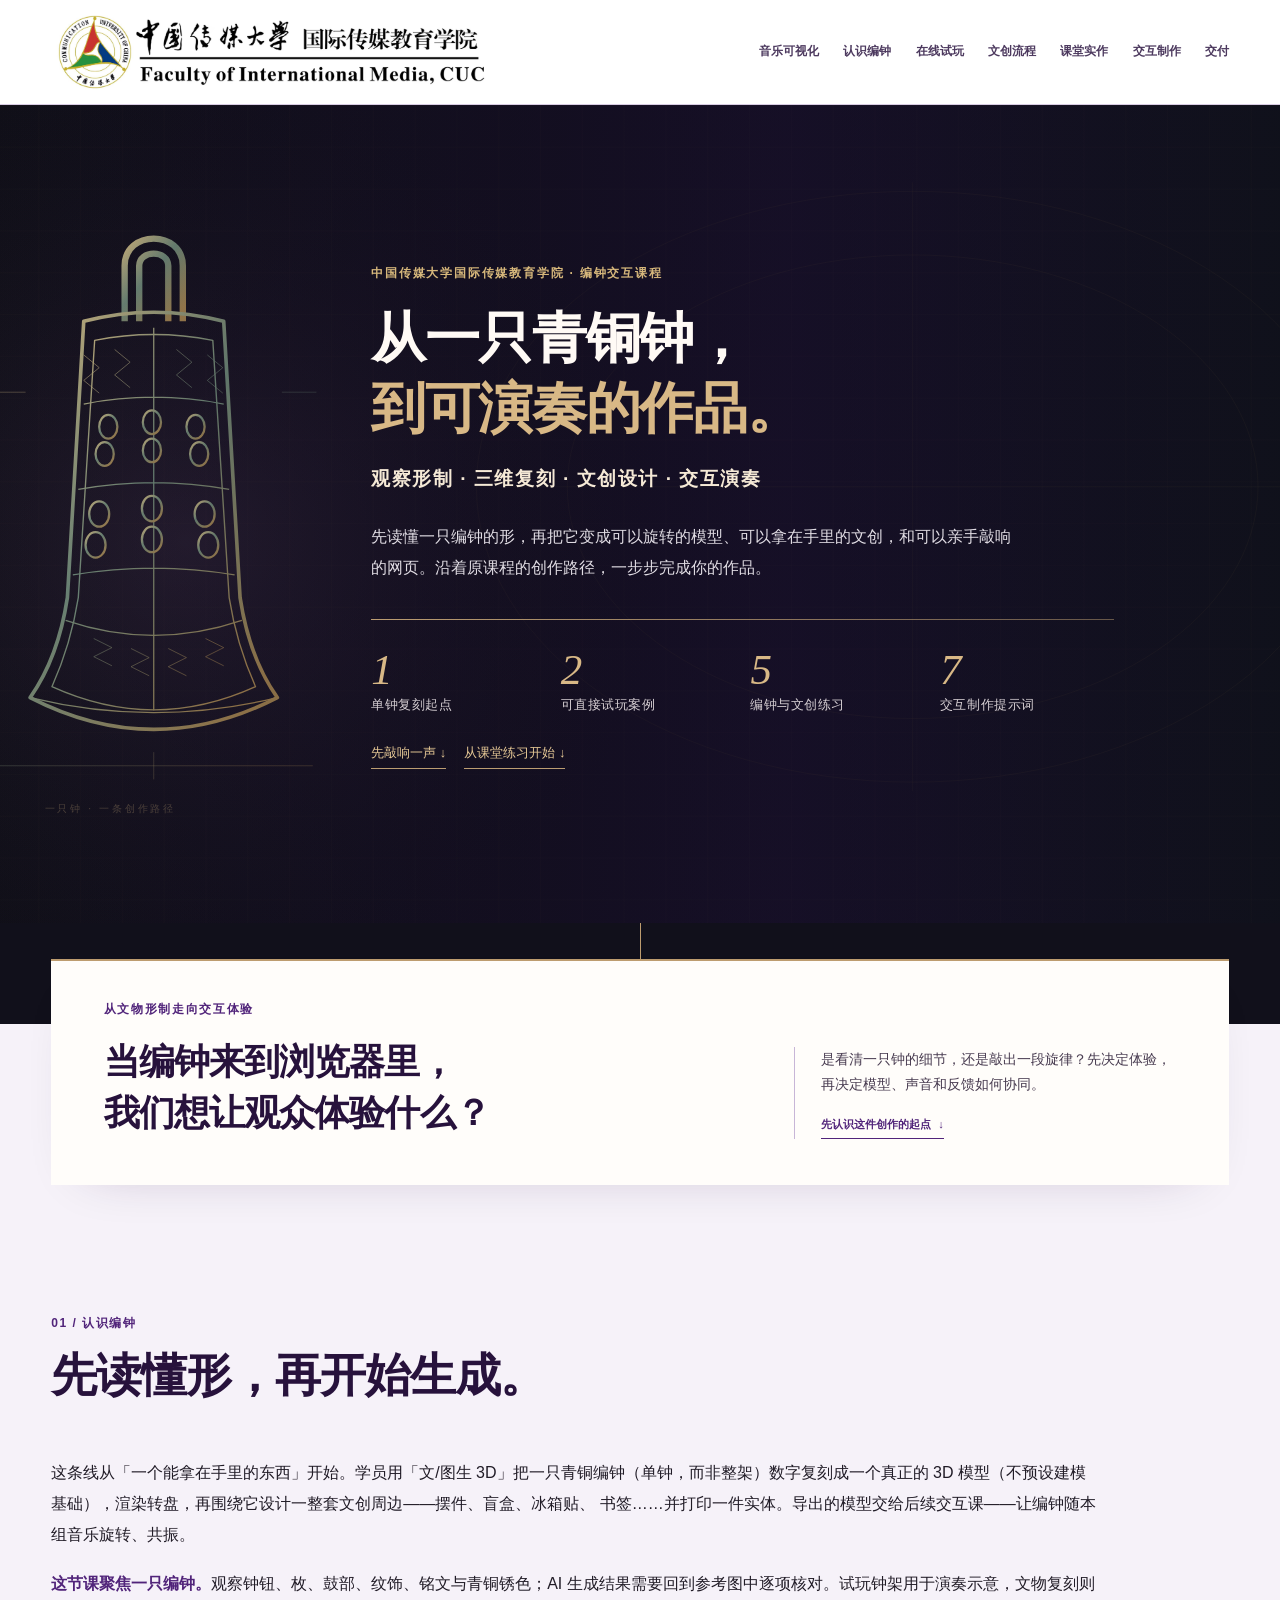
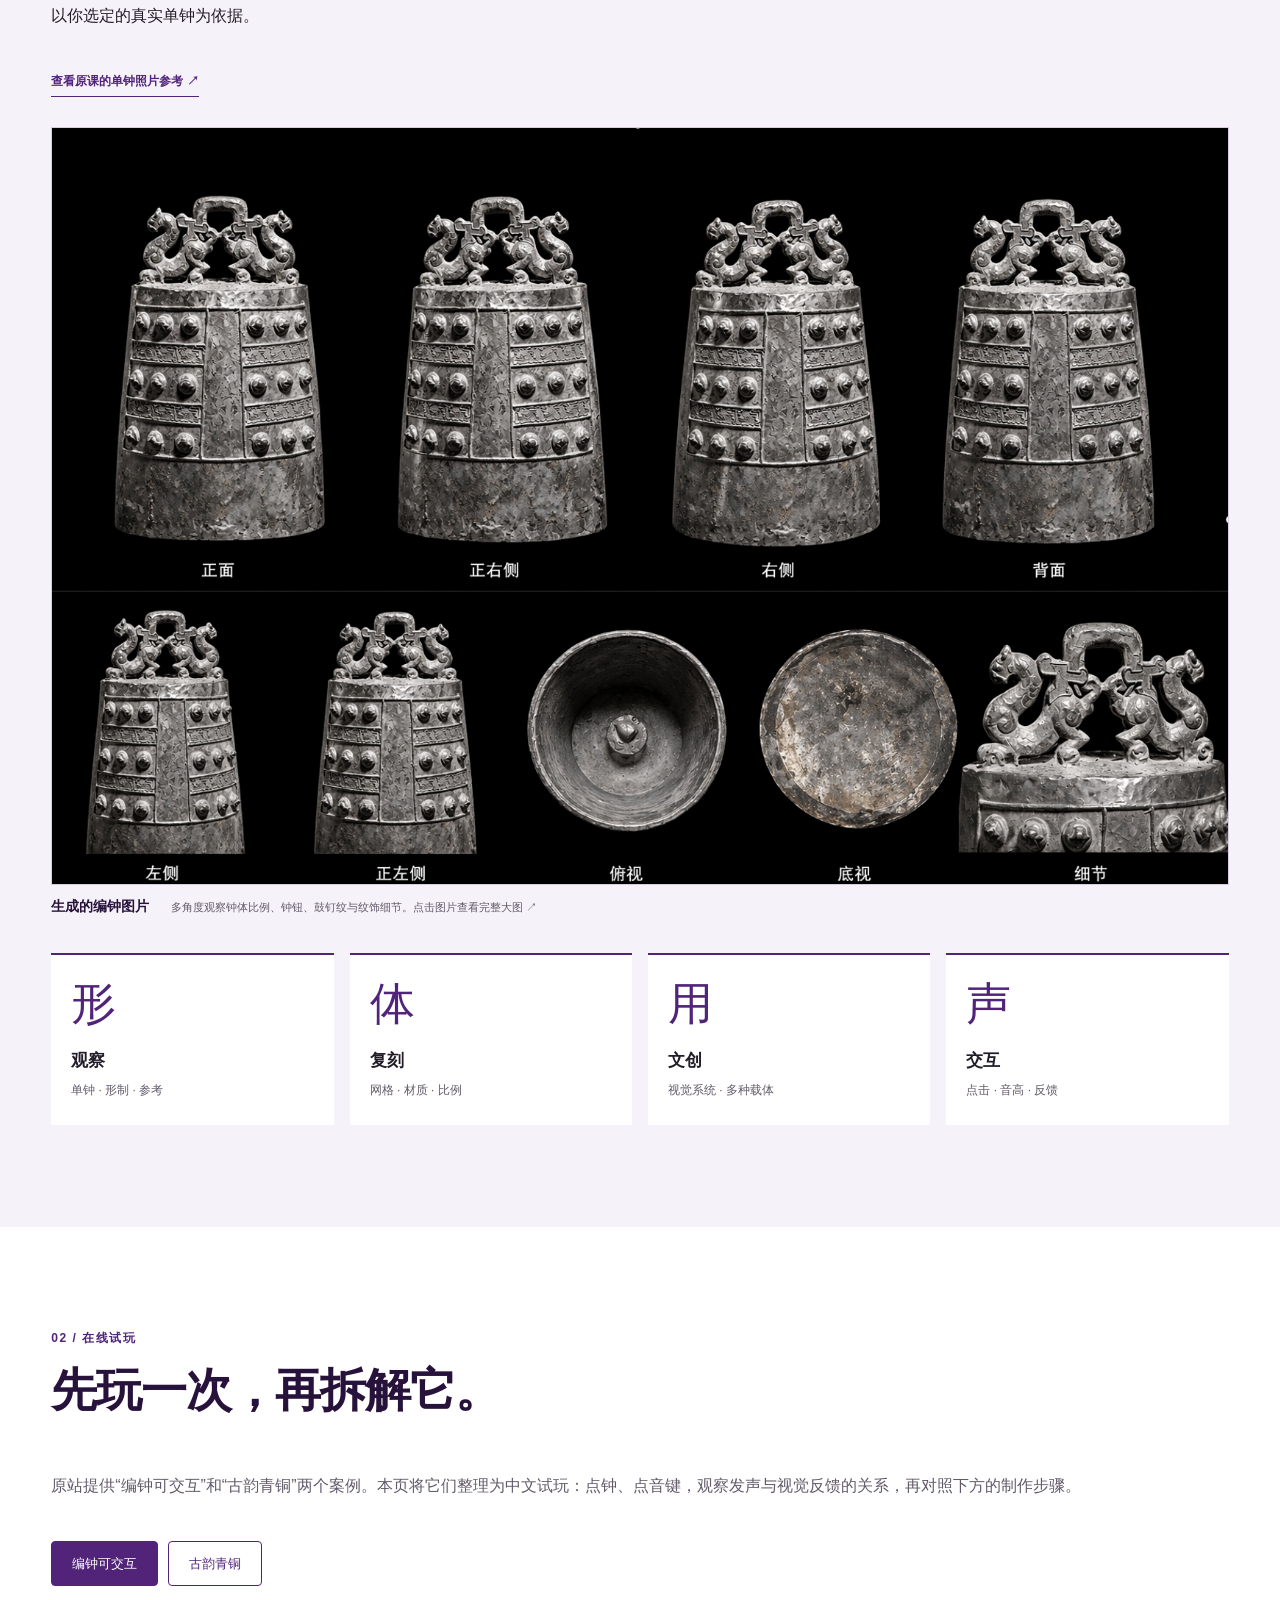
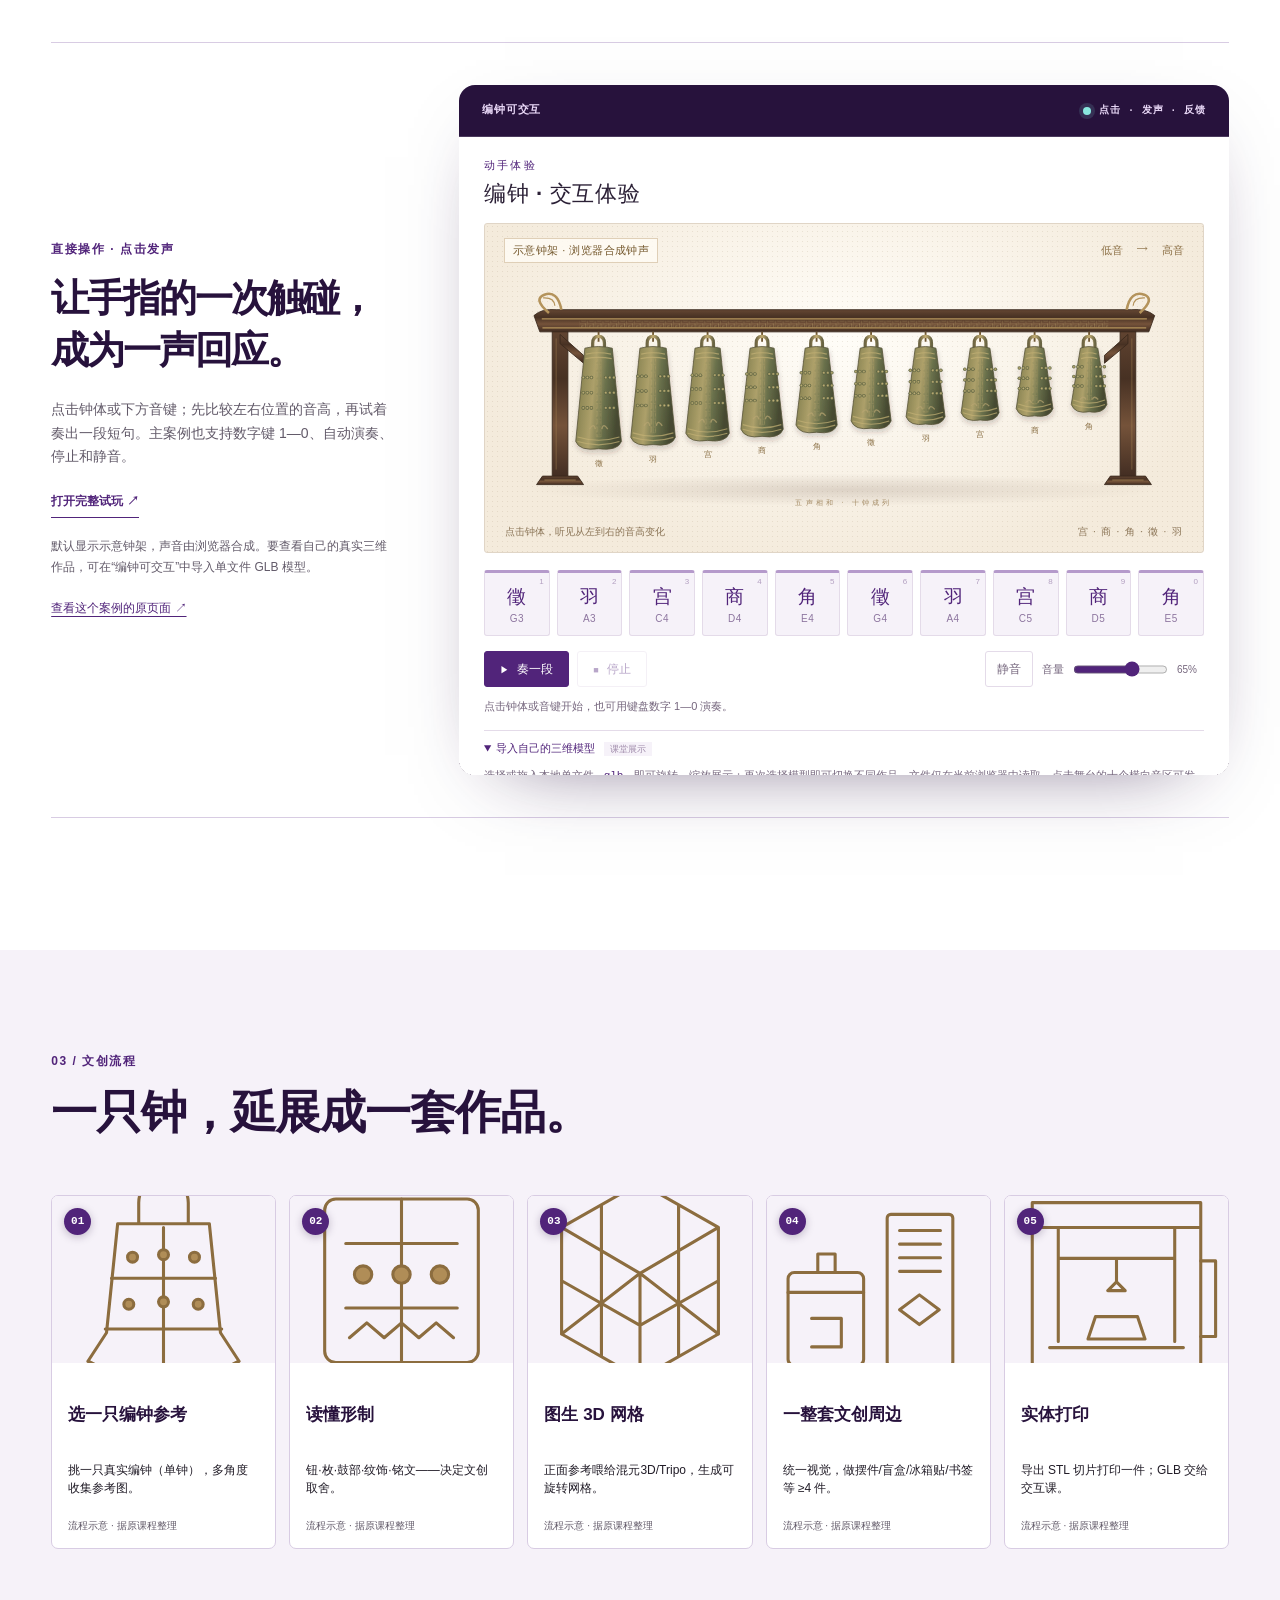
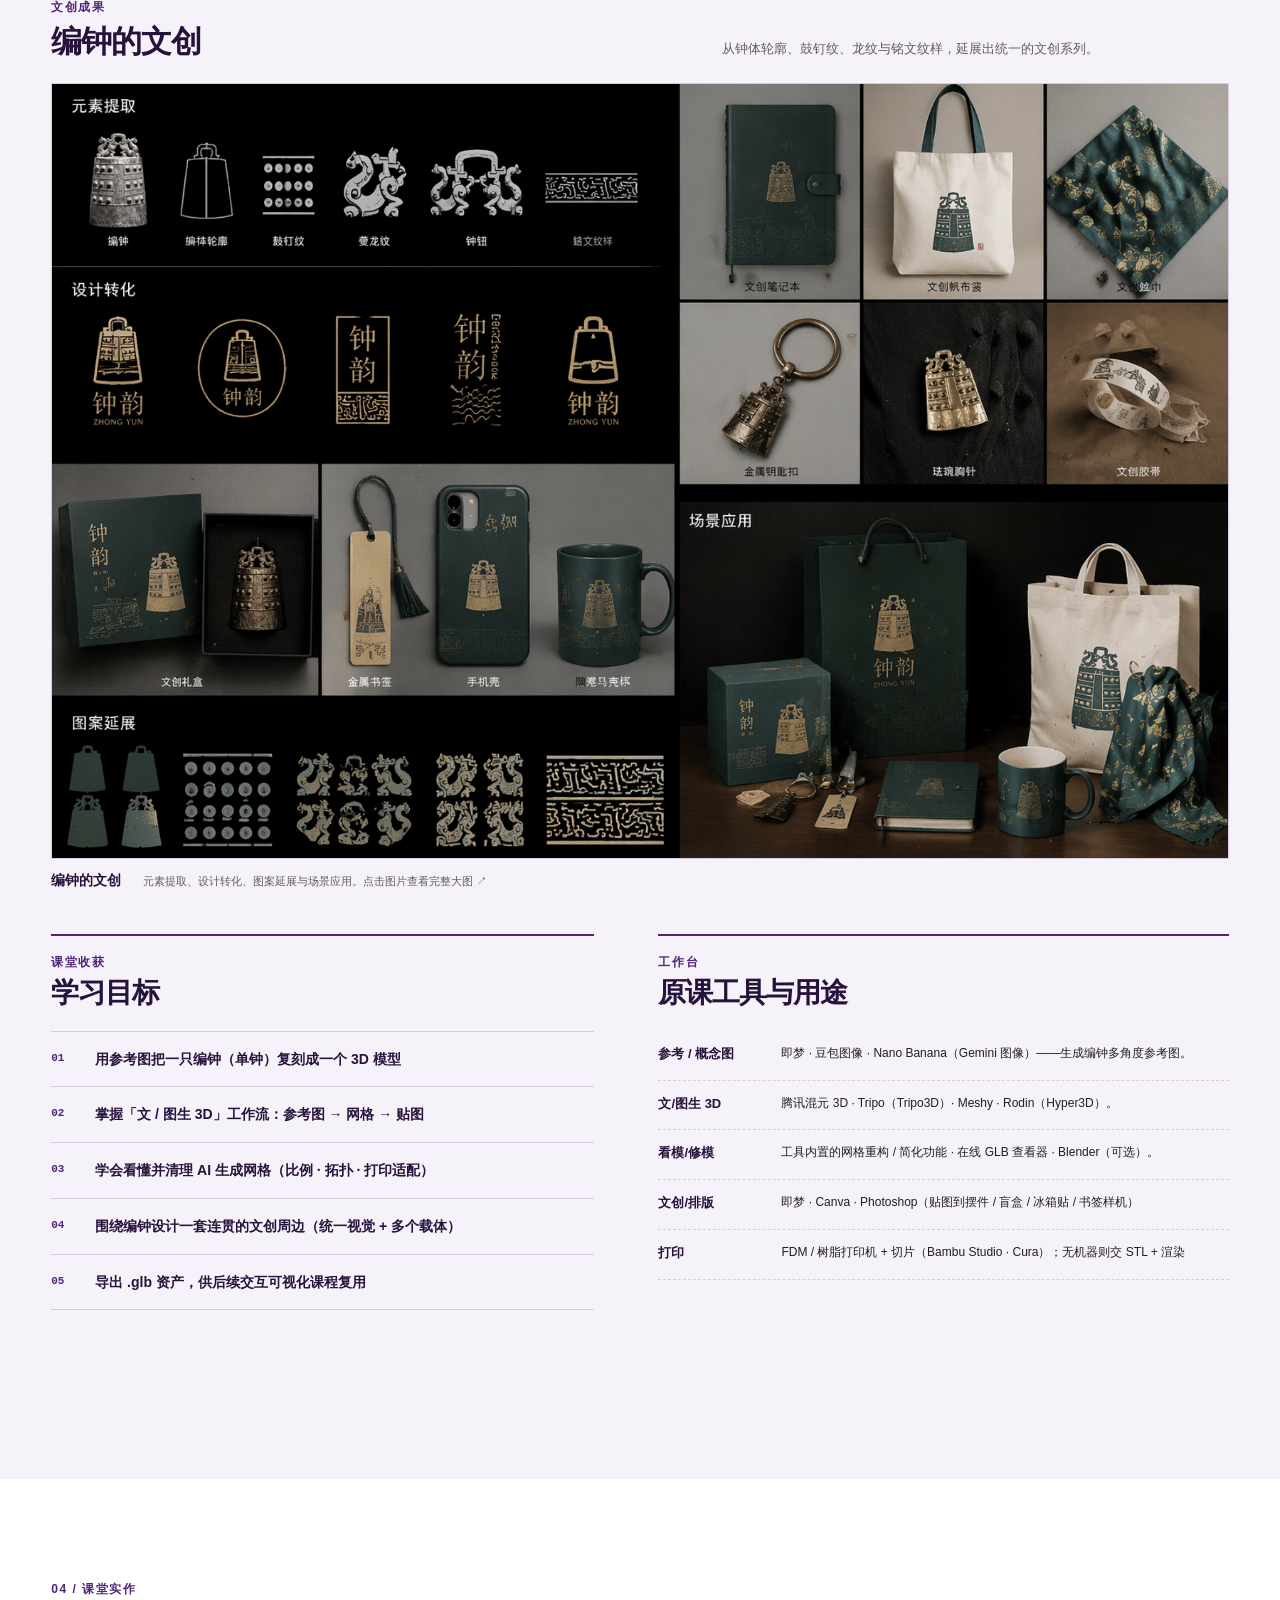
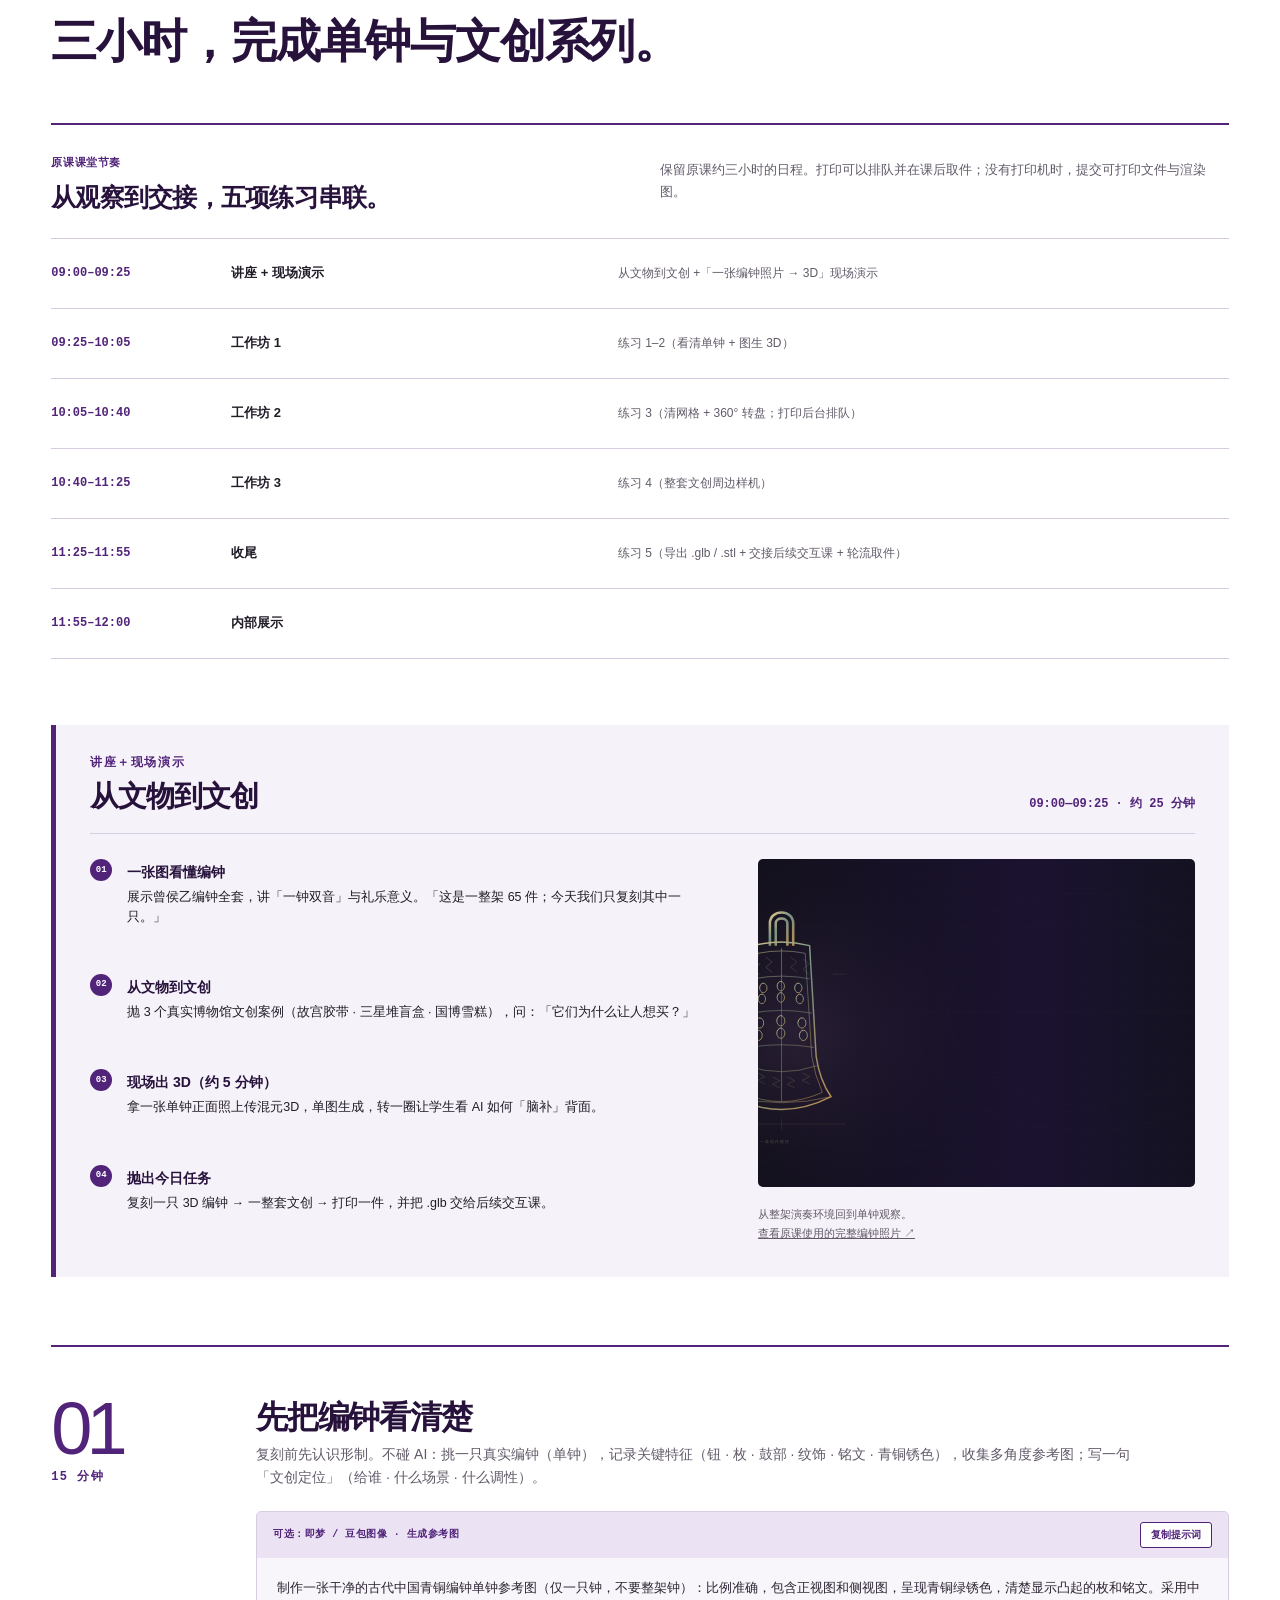
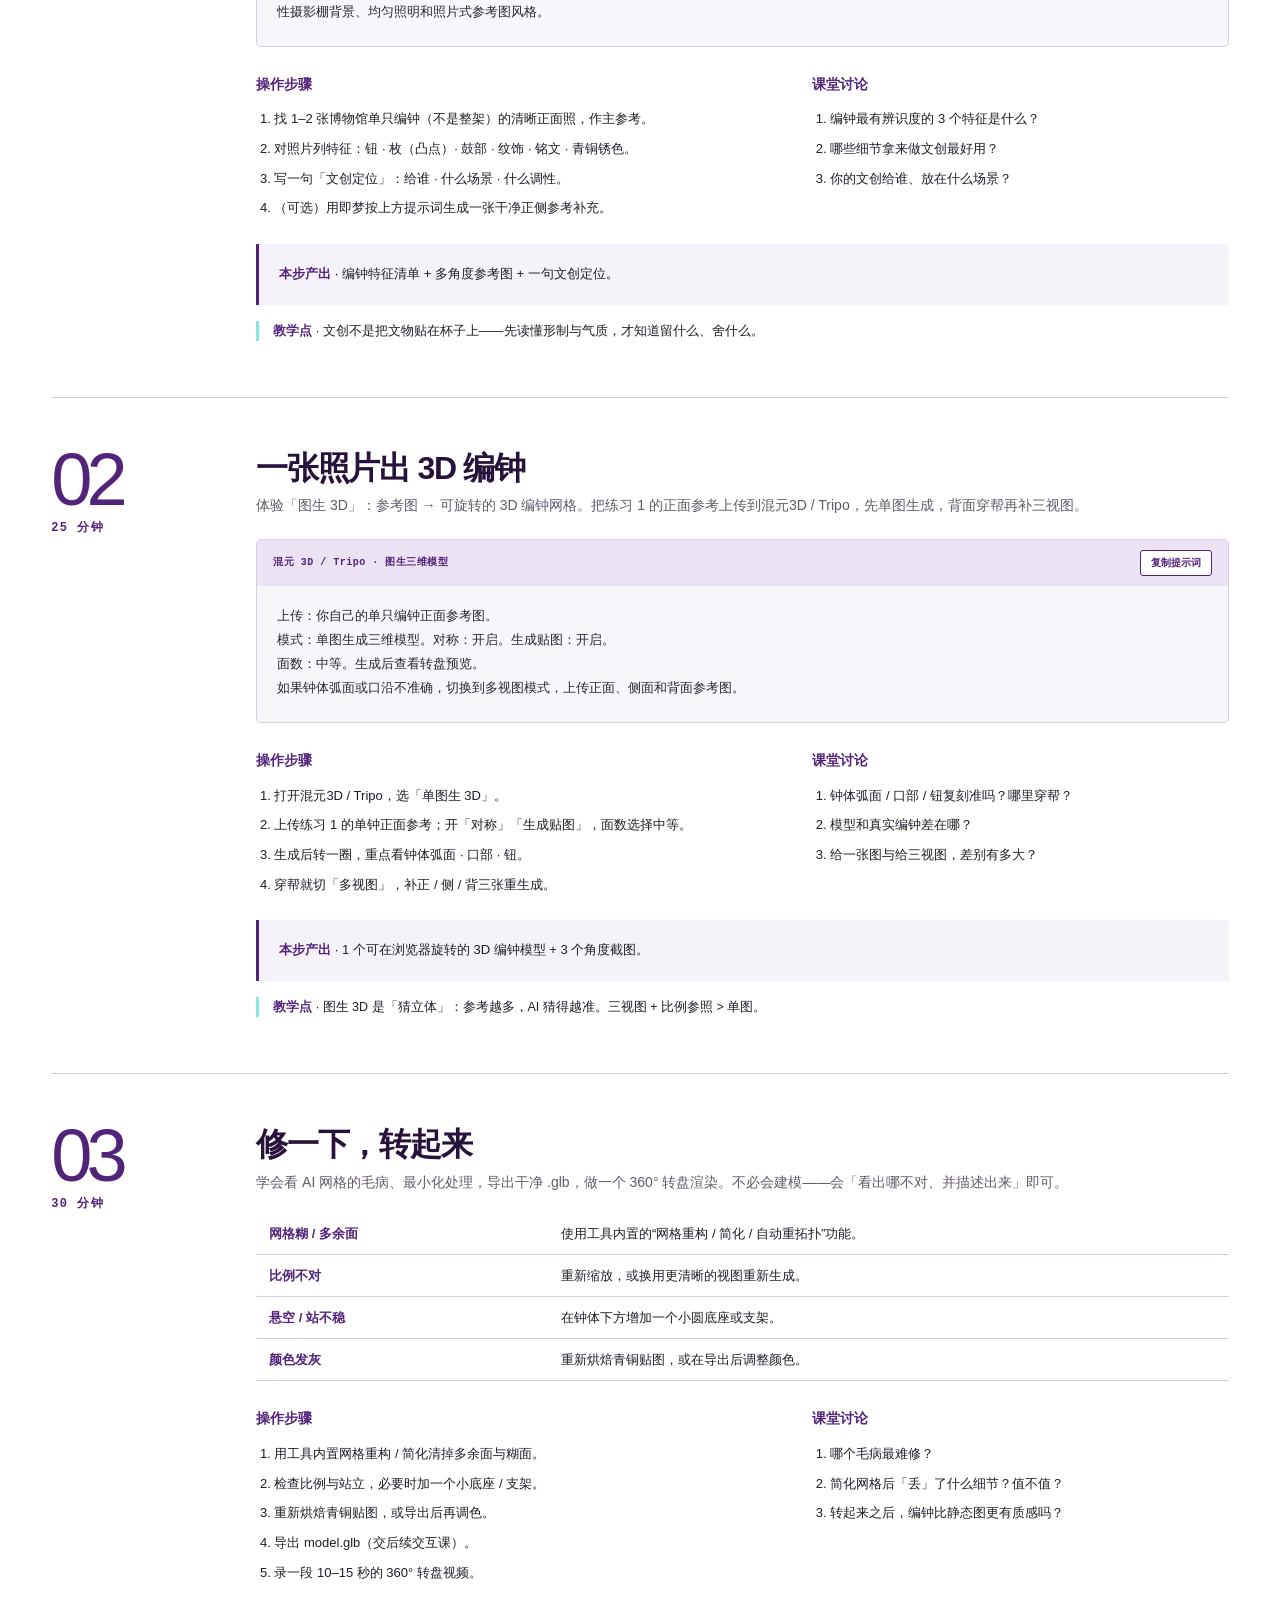
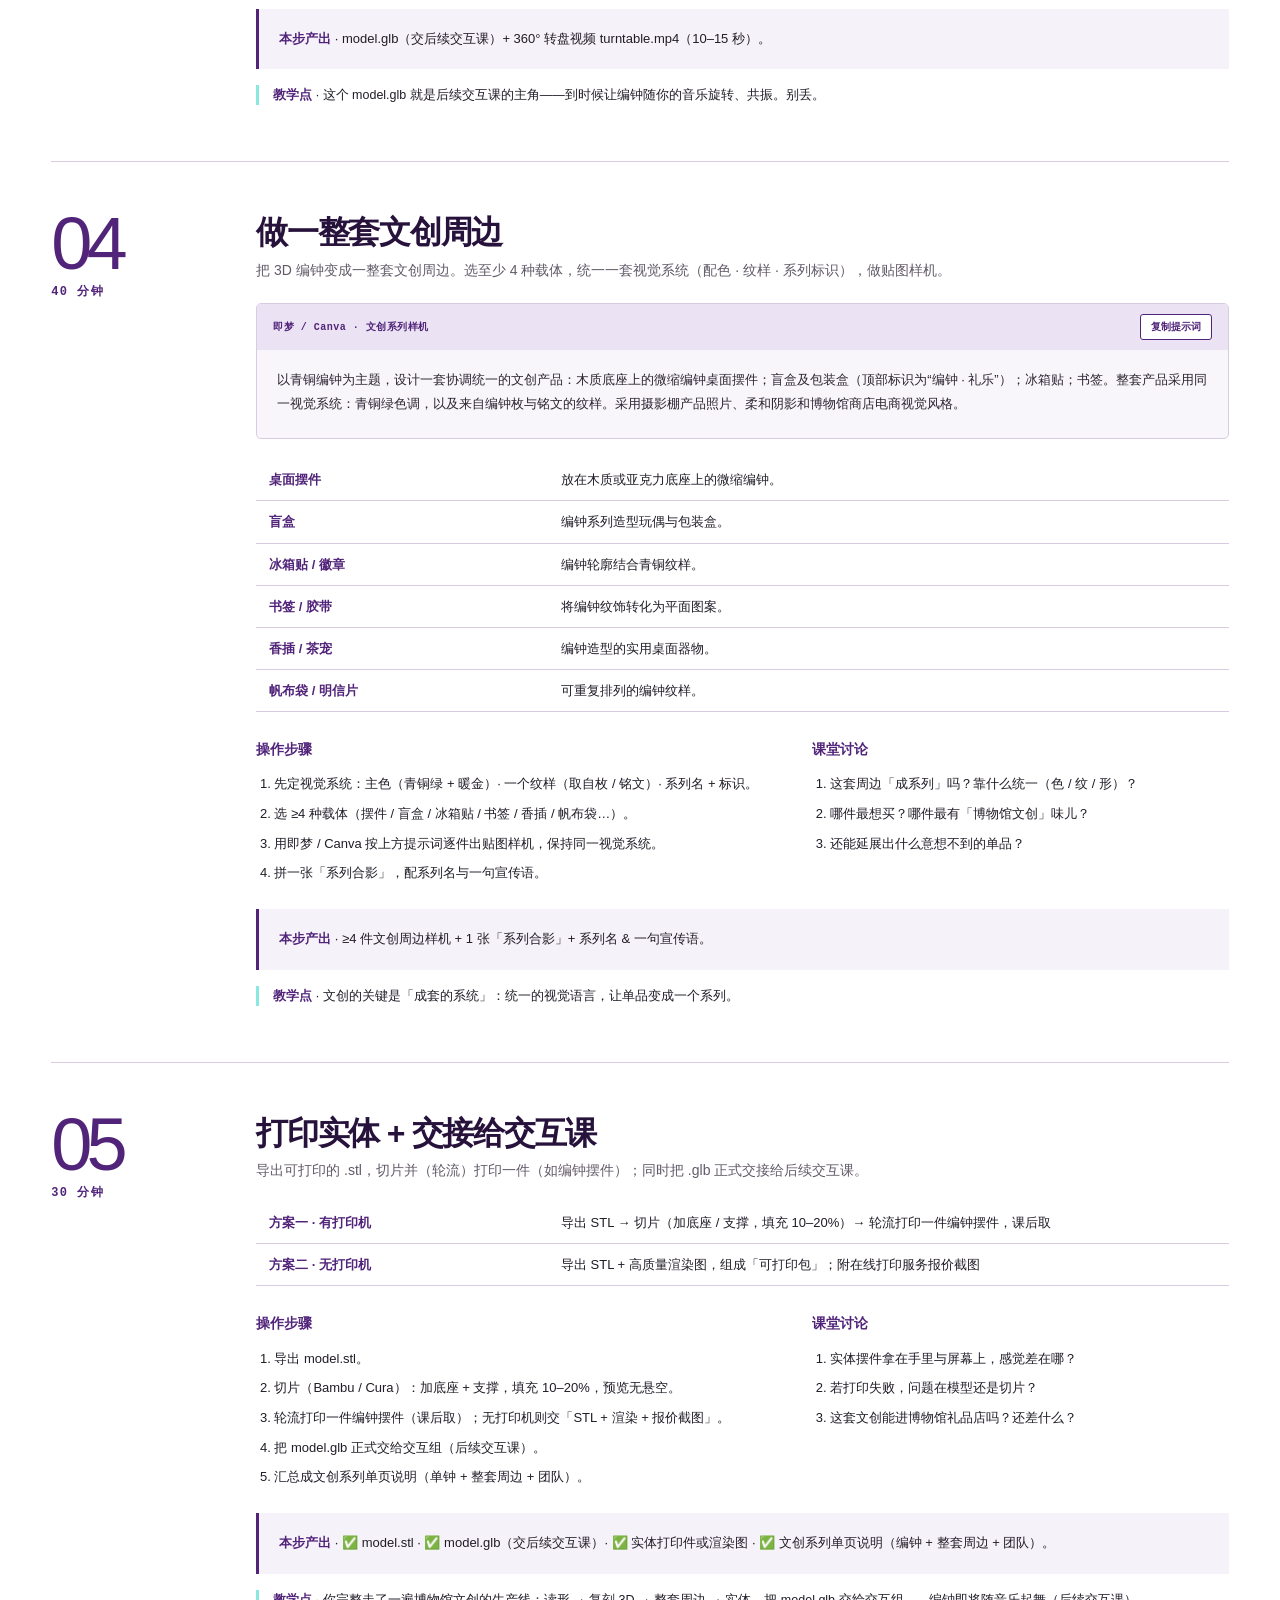
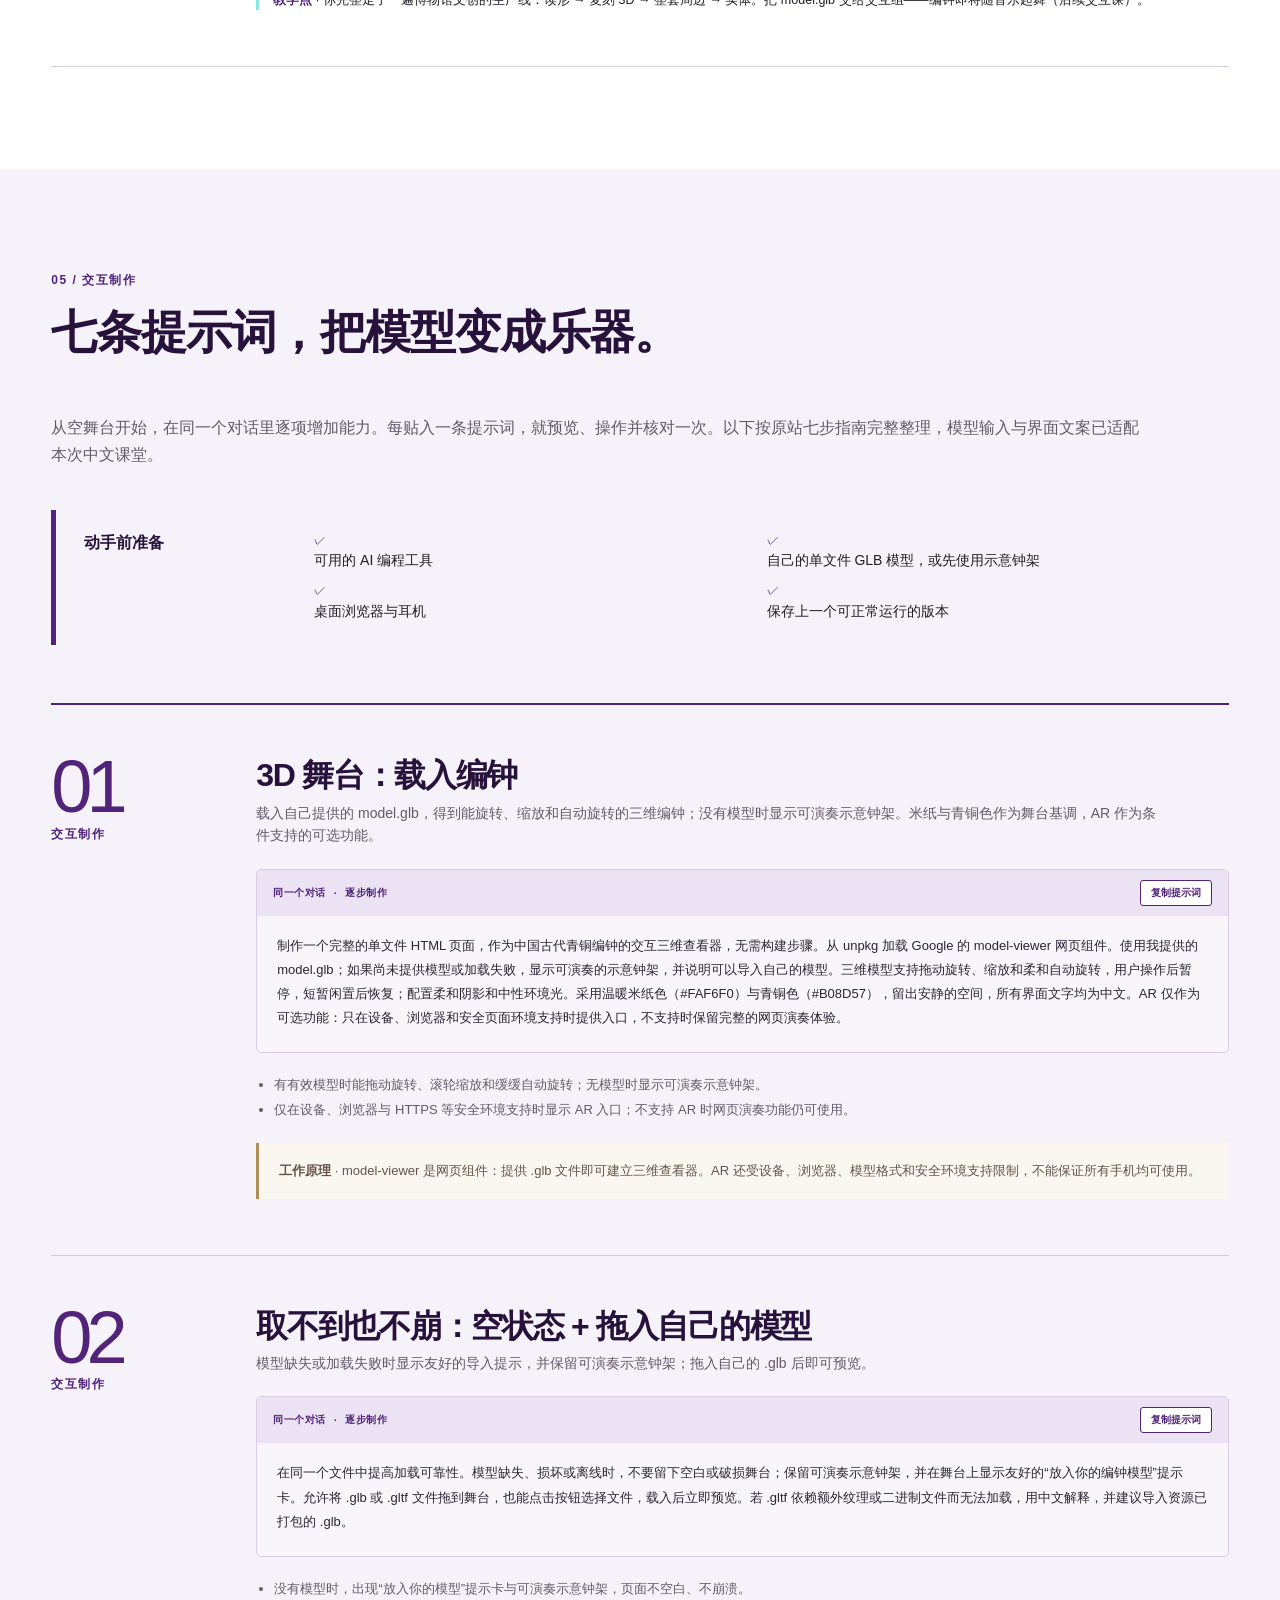
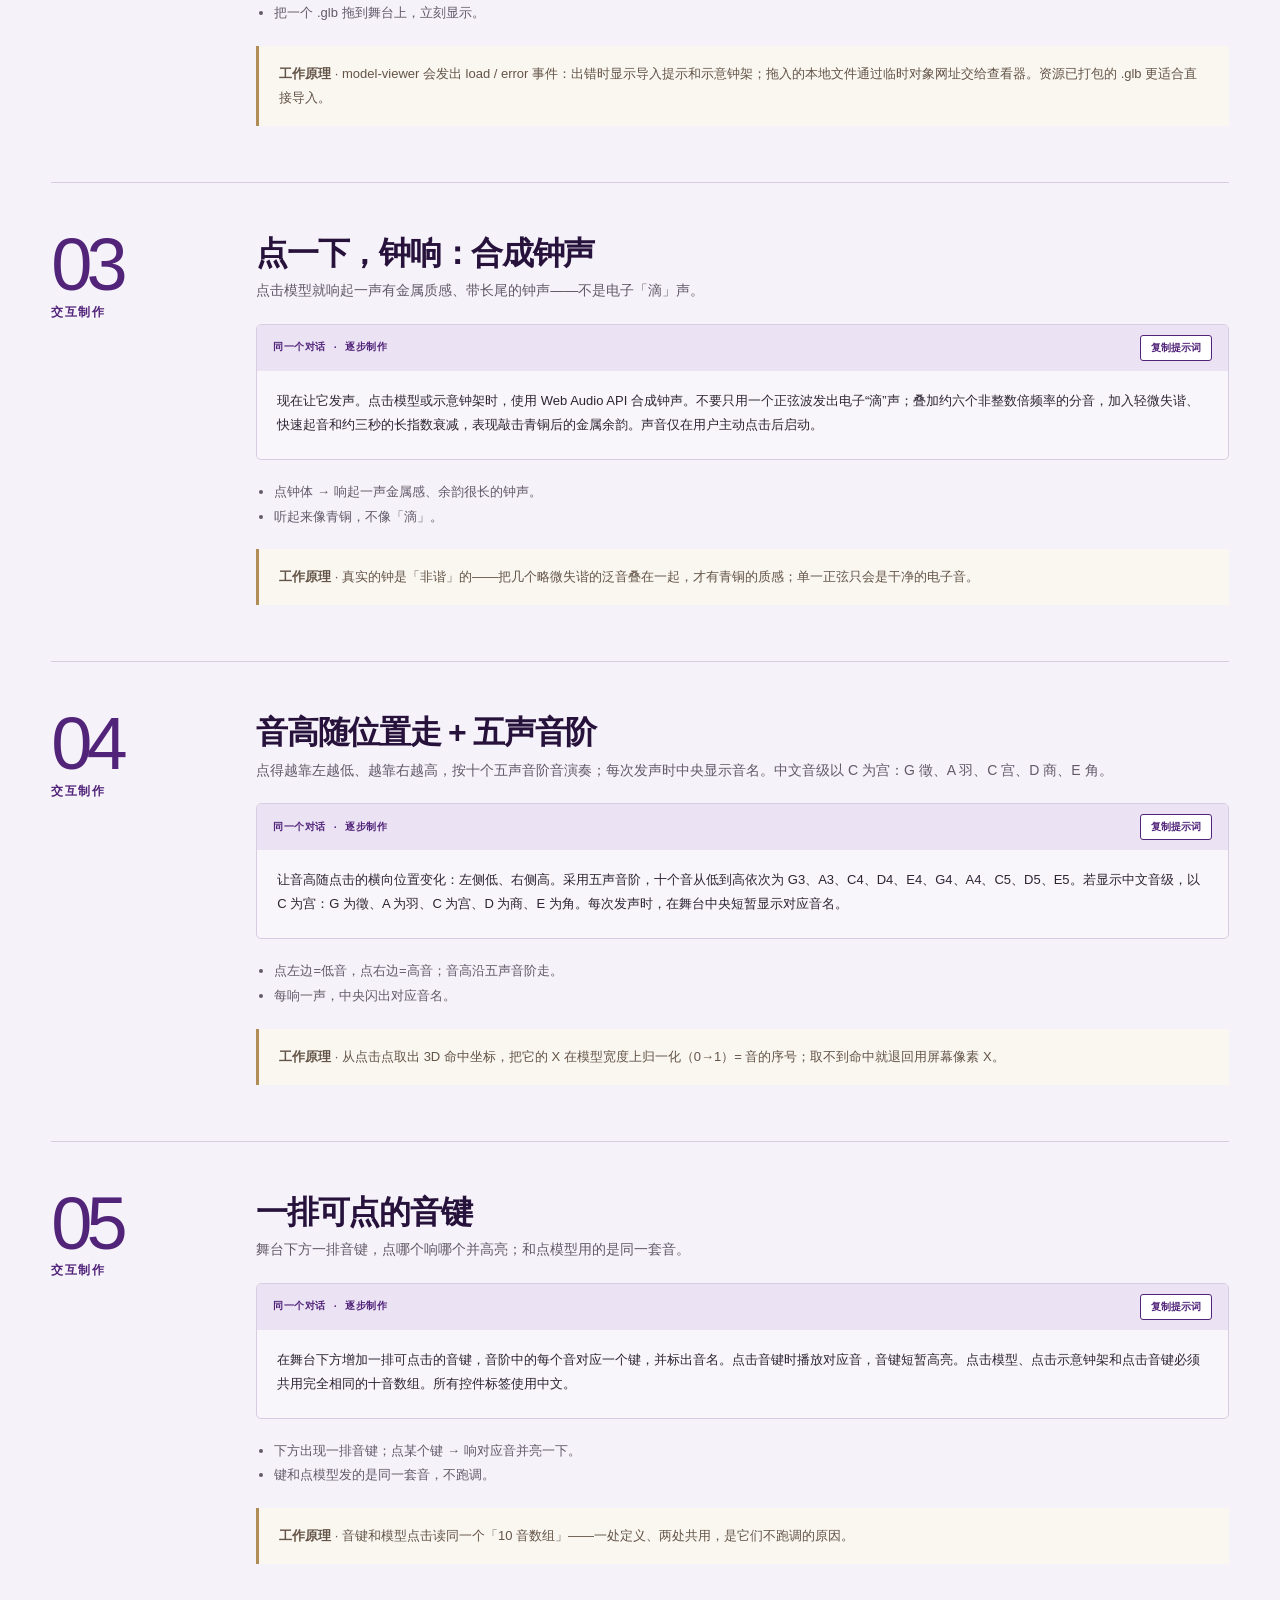
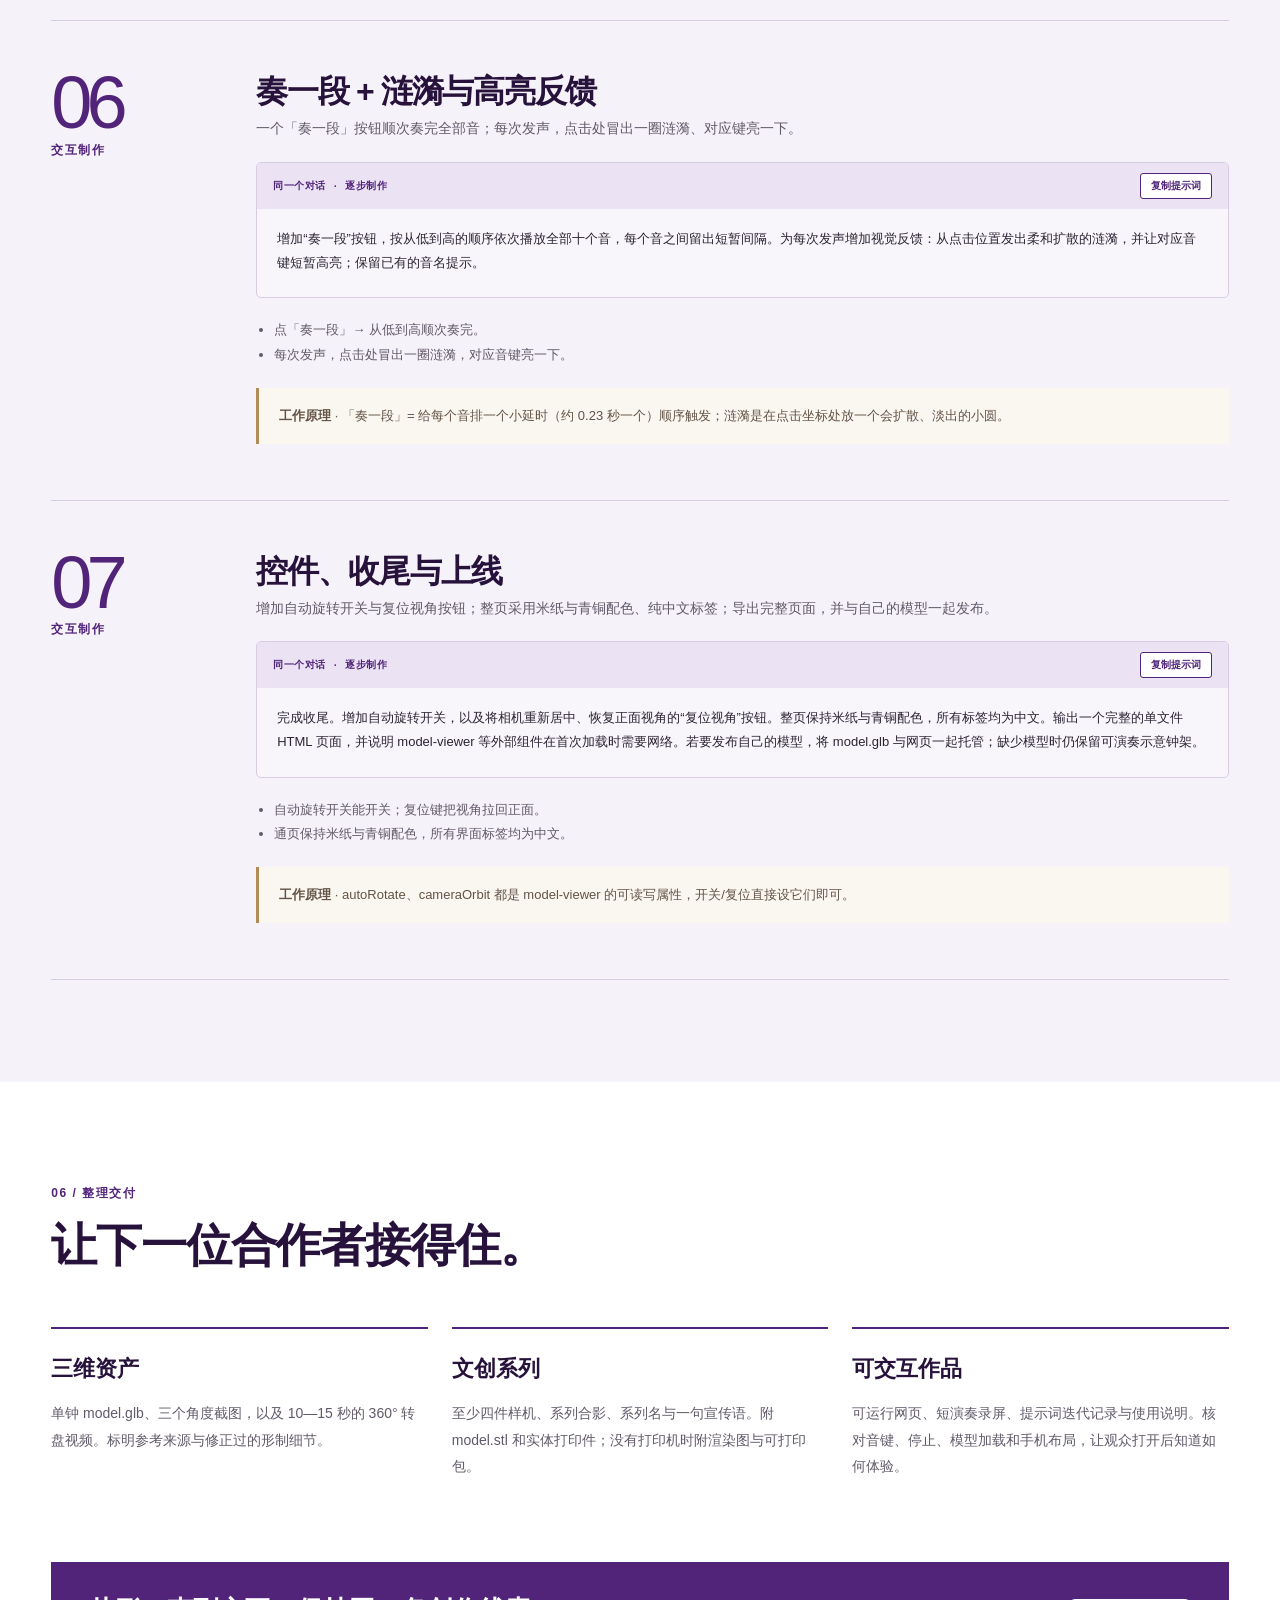
==== commit 0fa902de: "Publish ICUC AI interactive course and three visualization cases" ====
--- a/bianzhong/index.html
+++ b/bianzhong/index.html
@@ -5,7 +5,7 @@
 <header class="site-header"><div class="header-inner"><a aria-label="编钟课程首页" class="identity" href="#main"><img alt="中国传媒大学国际传媒教育学院标识" class="cuc-logo" height="475" src="assets/cuc-logo.jpg" width="2480"/></a><button aria-controls="site-nav" aria-expanded="false" class="menu-toggle" type="button">菜单</button><nav aria-label="课程章节" class="site-nav" id="site-nav"><a href="../index.html">音乐可视化</a><a href="#understand">认识编钟</a><a href="#experience">在线试玩</a><a href="#process">文创流程</a><a href="#workshop">课堂实作</a><a href="#build">交互制作</a><a href="#handoff">交付</a></nav></div></header>
 <main id="main"><section aria-labelledby="opening-title" class="opening"><div class="opening-inner"><p class="opening-kicker">中国传媒大学国际传媒教育学院 · 编钟交互课程</p><h1 id="opening-title">从一只青铜钟，<br/><em>到可演奏的作品。</em></h1><p class="opening-subtitle">观察形制 · 三维复刻 · 文创设计 · 交互演奏</p><div class="opening-copy"><p lang="zh-CN">先读懂一只编钟的形，再把它变成可以旋转的模型、可以拿在手里的文创，和可以亲手敲响的网页。沿着原课程的创作路径，一步步完成你的作品。</p></div><div aria-hidden="true" class="opening-rule"></div><div aria-label="课程概览" class="opening-stats"><div><strong>1</strong><span>单钟复刻起点</span></div><div><strong>2</strong><span>可直接试玩案例</span></div><div><strong>5</strong><span>编钟与文创练习</span></div><div><strong>7</strong><span>交互制作提示词</span></div></div><div class="opening-actions"><a href="#experience">先敲响一声 ↓</a><a href="#workshop">从课堂练习开始 ↓</a></div></div></section>
 <section aria-labelledby="bridge-title" class="opening-bridge"><div class="opening-bridge-inner"><p class="bridge-kicker">从文物形制走向交互体验</p><div class="bridge-grid"><h2 id="bridge-title">当编钟来到浏览器里，<br/>我们想让观众体验什么？</h2><div class="bridge-copy"><p lang="zh-CN">是看清一只钟的细节，还是敲出一段旋律？先决定体验，再决定模型、声音和反馈如何协同。</p><a href="#understand">先认识这件创作的起点 ↓</a></div></div></div></section>
-<section aria-labelledby="understand-title" class="section section-light" id="understand"><div class="section-wrap"><div class="section-heading"><p class="chapter">01 / 认识编钟</p><h2 id="understand-title">先读懂形，再开始生成。</h2></div><div class="reference-layout reference-layout--generated"><div class="reference-copy"><p>这条线从「一个能拿在手里的东西」开始。学员用「文/图生 3D」把一只青铜编钟（单钟，而非整架）数字复刻成一个真正的 3D 模型（不预设建模基础），渲染转盘，再围绕它设计一整套文创周边——摆件、盲盒、冰箱贴、 书签……并打印一件实体。导出的模型交给后续交互课——让编钟随本组音乐旋转、共振。</p><p><strong>这节课聚焦一只编钟。</strong>观察钟钮、枚、鼓部、纹饰、铭文与青铜锈色；AI 生成结果需要回到参考图中逐项核对。试玩钟架用于演奏示意，文物复刻则以你选定的真实单钟为依据。</p><a class="demo-open-link" href="https://upload.wikimedia.org/wikipedia/commons/e/e4/Bell_%28zhong%29%2C_China%2C_Zhou_dynasty%2C_1000-256_BC%2C_bronze_-_Fitchburg_Art_Museum_-_DSC08966.JPG" rel="noopener" target="_blank">查看原课的单钟照片参考 ↗</a></div><figure class="reference-figure result-figure" id="generated-bell-result"><a aria-label="查看生成的编钟图片完整大图" href="assets/generated-bell-views.png" rel="noopener" target="_blank"><img alt="生成的编钟图片：正面、正右侧、右侧、背面、左侧、正左侧、俯视、底视及细节" height="1028" loading="lazy" src="assets/generated-bell-views.png" width="1599"/></a><figcaption><strong>生成的编钟图片</strong><span>多角度观察钟体比例、钟钮、鼓钉纹与纹饰细节。点击图片查看完整大图 ↗</span></figcaption></figure></div><div aria-label="编钟创作路径" class="mapping-strip"><div><span class="mapping-symbol">形</span><strong>观察</strong><small>单钟 · 形制 · 参考</small></div><div><span class="mapping-symbol">体</span><strong>复刻</strong><small>网格 · 材质 · 比例</small></div><div><span class="mapping-symbol">用</span><strong>文创</strong><small>视觉系统 · 多种载体</small></div><div><span class="mapping-symbol">声</span><strong>交互</strong><small>点击 · 音高 · 反馈</small></div></div></div></section><section aria-labelledby="experience-title" class="section studio-section" id="experience"><div class="section-wrap"><div class="section-heading"><p class="chapter">02 / 在线试玩</p><h2 id="experience-title">先玩一次，再拆解它。</h2></div><div class="studio-intro"><p lang="zh-CN">原站提供“编钟可交互”和“古韵青铜”两个案例。本页将它们整理为中文试玩：点钟、点音键，观察发声与视觉反馈的关系，再对照下方的制作步骤。</p></div><div aria-label="选择试玩案例" class="case-switch" role="group"><button aria-pressed="true" data-demo="play.html" data-name="编钟可交互" data-source="https://haner199022.github.io/ireland-study-tour/bianzhong.html" type="button">编钟可交互</button><button aria-pressed="false" data-demo="bronze-demo.html" data-name="古韵青铜" data-source="https://haner199022.github.io/ireland-study-tour/examples/elegant_bianzhong.html" type="button">古韵青铜</button></div><div class="studio-demo"><div class="studio-demo-copy"><p class="chapter">直接操作 · 点击发声</p><h3>让手指的一次触碰，<br/>成为一声回应。</h3><p lang="zh-CN">点击钟体或下方音键；先比较左右位置的音高，再试着奏出一段短句。主案例也支持数字键 1—0、自动演奏、停止和静音。</p><a class="demo-open-link demo-full" href="play.html" rel="noopener" target="_blank">打开完整试玩 ↗</a><p class="demo-status">默认显示示意钟架，声音由浏览器合成。要查看自己的真实三维作品，可在“编钟可交互”中导入单文件 GLB 模型。</p><p class="demo-source"><a href="https://haner199022.github.io/ireland-study-tour/bianzhong.html" id="demo-source" rel="noopener" target="_blank">查看这个案例的原页面 ↗</a></p></div><div class="demo-panel"><div class="demo-head"><span id="demo-name">编钟可交互</span><span class="live-indicator"><i></i> 点击 · 发声 · 反馈</span></div><iframe allow="autoplay; fullscreen; xr-spatial-tracking" allowfullscreen="" class="demo-frame" id="case-frame" loading="eager" src="play.html" title="编钟可交互：中文演奏试玩"></iframe></div></div></div></section><section aria-labelledby="process-title" class="section section-light" id="process"><div class="section-wrap"><div class="section-heading"><p class="chapter">03 / 文创流程</p><h2 id="process-title">一只钟，延展成一套作品。</h2></div><div class="production-grid"><article class="production-card"><div class="production-image"><img alt="选一只编钟参考流程示意" loading="lazy" src="assets/process-1.svg"/><span>01</span></div><div class="production-copy"><h4>选一只编钟参考</h4><p lang="zh-CN">挑一只真实编钟（单钟），多角度收集参考图。</p><small class="production-credit">流程示意 · 据原课程整理</small></div></article><article class="production-card"><div class="production-image"><img alt="读懂形制流程示意" loading="lazy" src="assets/process-2.svg"/><span>02</span></div><div class="production-copy"><h4>读懂形制</h4><p lang="zh-CN">钮·枚·鼓部·纹饰·铭文——决定文创取舍。</p><small class="production-credit">流程示意 · 据原课程整理</small></div></article><article class="production-card"><div class="production-image"><img alt="图生 3D 网格流程示意" loading="lazy" src="assets/process-3.svg"/><span>03</span></div><div class="production-copy"><h4>图生 3D 网格</h4><p lang="zh-CN">正面参考喂给混元3D/Tripo，生成可旋转网格。</p><small class="production-credit">流程示意 · 据原课程整理</small></div></article><article class="production-card"><div class="production-image"><img alt="一整套文创周边流程示意" loading="lazy" src="assets/process-4.svg"/><span>04</span></div><div class="production-copy"><h4>一整套文创周边</h4><p lang="zh-CN">统一视觉，做摆件/盲盒/冰箱贴/书签等 ≥4 件。</p><small class="production-credit">流程示意 · 据原课程整理</small></div></article><article class="production-card"><div class="production-image"><img alt="实体打印流程示意" loading="lazy" src="assets/process-5.svg"/><span>05</span></div><div class="production-copy"><h4>实体打印</h4><p lang="zh-CN">导出 STL 切片打印一件；GLB 交给交互课。</p><small class="production-credit">流程示意 · 据原课程整理</small></div></article></div><section aria-labelledby="merch-result-title" class="merch-result"><div class="production-heading"><div><p class="chapter">文创成果</p><h3 id="merch-result-title">编钟的文创</h3></div><p>从钟体轮廓、鼓钉纹、龙纹与铭文纹样，延展出统一的文创系列。</p></div><figure class="result-figure" id="bell-merch-result"><a aria-label="查看编钟文创完整大图" href="assets/bell-cultural-products.png" rel="noopener" target="_blank"><img alt="编钟文创设计展示：元素提取、钟韵标识、图案延展，以及笔记本、帆布袋、丝巾、钥匙扣、胸针、胶带、礼盒、书签、手机壳与马克杯" height="1088" loading="lazy" src="assets/bell-cultural-products.png" width="1653"/></a><figcaption><strong>编钟的文创</strong><span>元素提取、设计转化、图案延展与场景应用。点击图片查看完整大图 ↗</span></figcaption></figure></section><div class="bell-workspace studio-learning"><section class="learning-objectives"><div class="learning-heading"><p class="chapter">课堂收获</p><h3>学习目标</h3></div><ol class="learning-list"><li><span class="learning-number">01</span><div><strong>用参考图把一只编钟（单钟）复刻成一个 3D 模型</strong></div></li><li><span class="learning-number">02</span><div><strong>掌握「文 / 图生 3D」工作流：参考图 → 网格 → 贴图</strong></div></li><li><span class="learning-number">03</span><div><strong>学会看懂并清理 AI 生成网格（比例 · 拓扑 · 打印适配）</strong></div></li><li><span class="learning-number">04</span><div><strong>围绕编钟设计一套连贯的文创周边（统一视觉 + 多个载体）</strong></div></li><li><span class="learning-number">05</span><div><strong>导出 .glb 资产，供后续交互可视化课程复用</strong></div></li></ol></section><aside class="learning-tools"><div class="learning-heading"><p class="chapter">工作台</p><h3>原课工具与用途</h3></div><dl class="learning-tool-list"><div><dt>参考 / 概念图</dt><dd>即梦 · 豆包图像 · Nano Banana（Gemini 图像）——生成编钟多角度参考图。</dd></div><div><dt>文/图生 3D</dt><dd>腾讯混元 3D · Tripo（Tripo3D）· Meshy · Rodin（Hyper3D）。</dd></div><div><dt>看模/修模</dt><dd>工具内置的网格重构 / 简化功能 · 在线 GLB 查看器 · Blender（可选）。</dd></div><div><dt>文创/排版</dt><dd>即梦 · Canva · Photoshop（贴图到摆件 / 盲盒 / 冰箱贴 / 书签样机）</dd></div><div><dt>打印</dt><dd>FDM / 树脂打印机 + 切片（Bambu Studio · Cura）；无机器则交 STL + 渲染</dd></div></dl></aside></div></div></section><section aria-labelledby="workshop-title" class="section studio-section" id="workshop"><div class="section-wrap"><div class="section-heading"><p class="chapter">04 / 课堂实作</p><h2 id="workshop-title">三小时，完成单钟与文创系列。</h2></div><div class="class-plan"><div class="class-plan-head"><div><span>原课课堂节奏</span><h3>从观察到交接，五项练习串联。</h3></div><p>保留原课约三小时的日程。打印可以排队并在课后取件；没有打印机时，提交可打印文件与渲染图。</p></div><div class="class-plan-row"><time>09:00–09:25</time><strong>讲座 + 现场演示</strong><span>从文物到文创 +「一张编钟照片 → 3D」现场演示</span></div><div class="class-plan-row"><time>09:25–10:05</time><strong>工作坊 1</strong><span>练习 1–2（看清单钟 + 图生 3D）</span></div><div class="class-plan-row"><time>10:05–10:40</time><strong>工作坊 2</strong><span>练习 3（清网格 + 360° 转盘；打印后台排队）</span></div><div class="class-plan-row"><time>10:40–11:25</time><strong>工作坊 3</strong><span>练习 4（整套文创周边样机）</span></div><div class="class-plan-row"><time>11:25–11:55</time><strong>收尾</strong><span>练习 5（导出 .glb / .stl + 交接后续交互课 + 轮流取件）</span></div><div class="class-plan-row"><time>11:55–12:00</time><strong>内部展示</strong><span></span></div></div><section class="lecture-demo"><div class="lecture-header"><div><p class="chapter">讲座＋现场演示</p><h3>从文物到文创</h3></div><p>09:00—09:25 · 约 25 分钟</p></div><div class="lecture-grid"><ol class="lecture-points"><li><span class="lecture-number">01</span><div><strong>一张图看懂编钟</strong><p lang="zh-CN">展示曾侯乙编钟全套，讲「一钟双音」与礼乐意义。「这是一整架 65 件；今天我们只复刻其中一只。」</p></div></li><li><span class="lecture-number">02</span><div><strong>从文物到文创</strong><p lang="zh-CN">抛 3 个真实博物馆文创案例（故宫胶带 · 三星堆盲盒 · 国博雪糕），问：「它们为什么让人想买？」</p></div></li><li><span class="lecture-number">03</span><div><strong>现场出 3D（约 5 分钟）</strong><p lang="zh-CN">拿一张单钟正面照上传混元3D，单图生成，转一圈让学生看 AI 如何「脑补」背面。</p></div></li><li><span class="lecture-number">04</span><div><strong>抛出今日任务</strong><p lang="zh-CN">复刻一只 3D 编钟 → 一整套文创 → 打印一件，并把 .glb 交给后续交互课。</p></div></li></ol><figure class="lecture-visual"><img alt="青铜编钟的钟钮、凸点和纹样线稿示意" loading="lazy" src="assets/bell-linework.svg"/><figcaption>从整架演奏环境回到单钟观察。<a href="https://upload.wikimedia.org/wikipedia/commons/2/2b/CN_-_Hubei_-_Wuhan_-_Hubei_Provincial_Museum_-_Chime_bells.JPG" rel="noopener" target="_blank">查看原课使用的完整编钟照片 ↗</a></figcaption></figure></div></section><div class="build-steps"><article class="build-step" id="exercise-1"><div class="step-index"><span>01</span><small>15 分钟</small></div><div class="step-body"><h3>先把编钟看清楚</h3><p lang="zh-CN">复刻前先认识形制。不碰 AI：挑一只真实编钟（单钟），记录关键特征（钮 · 枚 · 鼓部 · 纹饰 · 铭文 · 青铜锈色），收集多角度参考图；写一句「文创定位」（给谁 · 什么场景 · 什么调性）。</p><div class="prompt-box"><div class="prompt-head"><span>可选：即梦 / 豆包图像 · 生成参考图</span><button class="copy-prompt" type="button">复制提示词</button></div><pre>制作一张干净的古代中国青铜编钟单钟参考图（仅一只钟，不要整架钟）：比例准确，包含正视图和侧视图，呈现青铜绿锈色，清楚显示凸起的枚和铭文。采用中性摄影棚背景、均匀照明和照片式参考图风格。</pre></div><div class="task-detail"><div><h4>操作步骤</h4><ol><li>找 1–2 张博物馆单只编钟（不是整架）的清晰正面照，作主参考。</li><li>对照片列特征：钮 · 枚（凸点）· 鼓部 · 纹饰 · 铭文 · 青铜锈色。</li><li>写一句「文创定位」：给谁 · 什么场景 · 什么调性。</li><li>（可选）用即梦按上方提示词生成一张干净正侧参考补充。</li></ol></div><div><h4>课堂讨论</h4><ol><li>编钟最有辨识度的 3 个特征是什么？</li><li>哪些细节拿来做文创最好用？</li><li>你的文创给谁、放在什么场景？</li></ol></div></div><div class="task-output"><b>本步产出</b> · 编钟特征清单 + 多角度参考图 + 一句文创定位。</div><p class="check"><b>教学点</b> · 文创不是把文物贴在杯子上——先读懂形制与气质，才知道留什么、舍什么。</p></div></article><article class="build-step" id="exercise-2"><div class="step-index"><span>02</span><small>25 分钟</small></div><div class="step-body"><h3>一张照片出 3D 编钟</h3><p lang="zh-CN">体验「图生 3D」：参考图 → 可旋转的 3D 编钟网格。把练习 1 的正面参考上传到混元3D / Tripo，先单图生成，背面穿帮再补三视图。</p><div class="prompt-box"><div class="prompt-head"><span>混元 3D / Tripo · 图生三维模型</span><button class="copy-prompt" type="button">复制提示词</button></div><pre>上传：你自己的单只编钟正面参考图。
+<section aria-labelledby="understand-title" class="section section-light" id="understand"><div class="section-wrap"><div class="section-heading"><p class="chapter">01 / 认识编钟</p><h2 id="understand-title">先读懂形，再开始生成。</h2></div><div class="reference-layout reference-layout--generated"><div class="reference-copy"><p>这条线从「一个能拿在手里的东西」开始。学员用「文/图生 3D」把一只青铜编钟（单钟，而非整架）数字复刻成一个真正的 3D 模型（不预设建模基础），渲染转盘，再围绕它设计一整套文创周边——摆件、盲盒、冰箱贴、 书签……并打印一件实体。导出的模型交给后续交互课——让编钟随本组音乐旋转、共振。</p><p><strong>这节课聚焦一只编钟。</strong>观察钟钮、枚、鼓部、纹饰、铭文与青铜锈色；AI 生成结果需要回到参考图中逐项核对。试玩钟架用于演奏示意，文物复刻则以你选定的真实单钟为依据。</p><a class="demo-open-link" href="https://upload.wikimedia.org/wikipedia/commons/e/e4/Bell_%28zhong%29%2C_China%2C_Zhou_dynasty%2C_1000-256_BC%2C_bronze_-_Fitchburg_Art_Museum_-_DSC08966.JPG" rel="noopener" target="_blank">查看原课的单钟照片参考 ↗</a></div><figure class="reference-figure result-figure" id="generated-bell-result"><a aria-label="查看生成的编钟图片完整大图" href="assets/generated-bell-views.png" rel="noopener" target="_blank"><img alt="生成的编钟图片：正面、正右侧、右侧、背面、左侧、正左侧、俯视、底视及细节" height="1028" loading="lazy" src="assets/generated-bell-views.png" width="1599"/></a><figcaption><strong>生成的编钟图片</strong><span>多角度观察钟体比例、钟钮、鼓钉纹与纹饰细节。点击图片查看完整大图 ↗</span></figcaption></figure></div><div aria-label="编钟创作路径" class="mapping-strip"><div><span class="mapping-symbol">形</span><strong>观察</strong><small>单钟 · 形制 · 参考</small></div><div><span class="mapping-symbol">体</span><strong>复刻</strong><small>网格 · 材质 · 比例</small></div><div><span class="mapping-symbol">用</span><strong>文创</strong><small>视觉系统 · 多种载体</small></div><div><span class="mapping-symbol">声</span><strong>交互</strong><small>点击 · 音高 · 反馈</small></div></div></div></section><section aria-labelledby="experience-title" class="section studio-section" id="experience"><div class="section-wrap"><div class="section-heading"><p class="chapter">02 / 在线试玩</p><h2 id="experience-title">先玩一次，再拆解它。</h2></div><div class="studio-intro"><p lang="zh-CN">原站提供“编钟可交互”和“古韵青铜”两个案例。本页将它们整理为中文试玩：点钟、点音键，观察发声与视觉反馈的关系，再对照下方的制作步骤。</p></div><div aria-label="选择试玩案例" class="case-switch" role="group"><button aria-pressed="true" data-demo="play.html?v=classroom-import-1" data-name="编钟可交互" data-source="https://haner199022.github.io/ireland-study-tour/bianzhong.html" type="button">编钟可交互</button><button aria-pressed="false" data-demo="bronze-demo.html" data-name="古韵青铜" data-source="https://haner199022.github.io/ireland-study-tour/examples/elegant_bianzhong.html" type="button">古韵青铜</button></div><div class="studio-demo"><div class="studio-demo-copy"><p class="chapter">直接操作 · 点击发声</p><h3>让手指的一次触碰，<br/>成为一声回应。</h3><p lang="zh-CN">点击钟体或下方音键；先比较左右位置的音高，再试着奏出一段短句。主案例也支持数字键 1—0、自动演奏、停止和静音。</p><a class="demo-open-link demo-full" href="play.html?v=classroom-import-1" rel="noopener" target="_blank">打开完整试玩 ↗</a><p class="demo-status">默认显示示意钟架，声音由浏览器合成。要查看自己的真实三维作品，可在“编钟可交互”中导入单文件 GLB 模型。</p><p class="demo-source"><a href="https://haner199022.github.io/ireland-study-tour/bianzhong.html" id="demo-source" rel="noopener" target="_blank">查看这个案例的原页面 ↗</a></p></div><div class="demo-panel"><div class="demo-head"><span id="demo-name">编钟可交互</span><span class="live-indicator"><i></i> 点击 · 发声 · 反馈</span></div><iframe allow="autoplay; fullscreen; xr-spatial-tracking" allowfullscreen="" class="demo-frame" id="case-frame" loading="eager" src="play.html?v=classroom-import-1" title="编钟可交互：中文演奏试玩"></iframe></div></div></div></section><section aria-labelledby="process-title" class="section section-light" id="process"><div class="section-wrap"><div class="section-heading"><p class="chapter">03 / 文创流程</p><h2 id="process-title">一只钟，延展成一套作品。</h2></div><div class="production-grid"><article class="production-card"><div class="production-image"><img alt="选一只编钟参考流程示意" loading="lazy" src="assets/process-1.svg"/><span>01</span></div><div class="production-copy"><h4>选一只编钟参考</h4><p lang="zh-CN">挑一只真实编钟（单钟），多角度收集参考图。</p><small class="production-credit">流程示意 · 据原课程整理</small></div></article><article class="production-card"><div class="production-image"><img alt="读懂形制流程示意" loading="lazy" src="assets/process-2.svg"/><span>02</span></div><div class="production-copy"><h4>读懂形制</h4><p lang="zh-CN">钮·枚·鼓部·纹饰·铭文——决定文创取舍。</p><small class="production-credit">流程示意 · 据原课程整理</small></div></article><article class="production-card"><div class="production-image"><img alt="图生 3D 网格流程示意" loading="lazy" src="assets/process-3.svg"/><span>03</span></div><div class="production-copy"><h4>图生 3D 网格</h4><p lang="zh-CN">正面参考喂给混元3D/Tripo，生成可旋转网格。</p><small class="production-credit">流程示意 · 据原课程整理</small></div></article><article class="production-card"><div class="production-image"><img alt="一整套文创周边流程示意" loading="lazy" src="assets/process-4.svg"/><span>04</span></div><div class="production-copy"><h4>一整套文创周边</h4><p lang="zh-CN">统一视觉，做摆件/盲盒/冰箱贴/书签等 ≥4 件。</p><small class="production-credit">流程示意 · 据原课程整理</small></div></article><article class="production-card"><div class="production-image"><img alt="实体打印流程示意" loading="lazy" src="assets/process-5.svg"/><span>05</span></div><div class="production-copy"><h4>实体打印</h4><p lang="zh-CN">导出 STL 切片打印一件；GLB 交给交互课。</p><small class="production-credit">流程示意 · 据原课程整理</small></div></article></div><section aria-labelledby="merch-result-title" class="merch-result"><div class="production-heading"><div><p class="chapter">文创成果</p><h3 id="merch-result-title">编钟的文创</h3></div><p>从钟体轮廓、鼓钉纹、龙纹与铭文纹样，延展出统一的文创系列。</p></div><figure class="result-figure" id="bell-merch-result"><a aria-label="查看编钟文创完整大图" href="assets/bell-cultural-products.png" rel="noopener" target="_blank"><img alt="编钟文创设计展示：元素提取、钟韵标识、图案延展，以及笔记本、帆布袋、丝巾、钥匙扣、胸针、胶带、礼盒、书签、手机壳与马克杯" height="1088" loading="lazy" src="assets/bell-cultural-products.png" width="1653"/></a><figcaption><strong>编钟的文创</strong><span>元素提取、设计转化、图案延展与场景应用。点击图片查看完整大图 ↗</span></figcaption></figure></section><div class="bell-workspace studio-learning"><section class="learning-objectives"><div class="learning-heading"><p class="chapter">课堂收获</p><h3>学习目标</h3></div><ol class="learning-list"><li><span class="learning-number">01</span><div><strong>用参考图把一只编钟（单钟）复刻成一个 3D 模型</strong></div></li><li><span class="learning-number">02</span><div><strong>掌握「文 / 图生 3D」工作流：参考图 → 网格 → 贴图</strong></div></li><li><span class="learning-number">03</span><div><strong>学会看懂并清理 AI 生成网格（比例 · 拓扑 · 打印适配）</strong></div></li><li><span class="learning-number">04</span><div><strong>围绕编钟设计一套连贯的文创周边（统一视觉 + 多个载体）</strong></div></li><li><span class="learning-number">05</span><div><strong>导出 .glb 资产，供后续交互可视化课程复用</strong></div></li></ol></section><aside class="learning-tools"><div class="learning-heading"><p class="chapter">工作台</p><h3>原课工具与用途</h3></div><dl class="learning-tool-list"><div><dt>参考 / 概念图</dt><dd>即梦 · 豆包图像 · Nano Banana（Gemini 图像）——生成编钟多角度参考图。</dd></div><div><dt>文/图生 3D</dt><dd>腾讯混元 3D · Tripo（Tripo3D）· Meshy · Rodin（Hyper3D）。</dd></div><div><dt>看模/修模</dt><dd>工具内置的网格重构 / 简化功能 · 在线 GLB 查看器 · Blender（可选）。</dd></div><div><dt>文创/排版</dt><dd>即梦 · Canva · Photoshop（贴图到摆件 / 盲盒 / 冰箱贴 / 书签样机）</dd></div><div><dt>打印</dt><dd>FDM / 树脂打印机 + 切片（Bambu Studio · Cura）；无机器则交 STL + 渲染</dd></div></dl></aside></div></div></section><section aria-labelledby="workshop-title" class="section studio-section" id="workshop"><div class="section-wrap"><div class="section-heading"><p class="chapter">04 / 课堂实作</p><h2 id="workshop-title">三小时，完成单钟与文创系列。</h2></div><div class="class-plan"><div class="class-plan-head"><div><span>原课课堂节奏</span><h3>从观察到交接，五项练习串联。</h3></div><p>保留原课约三小时的日程。打印可以排队并在课后取件；没有打印机时，提交可打印文件与渲染图。</p></div><div class="class-plan-row"><time>09:00–09:25</time><strong>讲座 + 现场演示</strong><span>从文物到文创 +「一张编钟照片 → 3D」现场演示</span></div><div class="class-plan-row"><time>09:25–10:05</time><strong>工作坊 1</strong><span>练习 1–2（看清单钟 + 图生 3D）</span></div><div class="class-plan-row"><time>10:05–10:40</time><strong>工作坊 2</strong><span>练习 3（清网格 + 360° 转盘；打印后台排队）</span></div><div class="class-plan-row"><time>10:40–11:25</time><strong>工作坊 3</strong><span>练习 4（整套文创周边样机）</span></div><div class="class-plan-row"><time>11:25–11:55</time><strong>收尾</strong><span>练习 5（导出 .glb / .stl + 交接后续交互课 + 轮流取件）</span></div><div class="class-plan-row"><time>11:55–12:00</time><strong>内部展示</strong><span></span></div></div><section class="lecture-demo"><div class="lecture-header"><div><p class="chapter">讲座＋现场演示</p><h3>从文物到文创</h3></div><p>09:00—09:25 · 约 25 分钟</p></div><div class="lecture-grid"><ol class="lecture-points"><li><span class="lecture-number">01</span><div><strong>一张图看懂编钟</strong><p lang="zh-CN">展示曾侯乙编钟全套，讲「一钟双音」与礼乐意义。「这是一整架 65 件；今天我们只复刻其中一只。」</p></div></li><li><span class="lecture-number">02</span><div><strong>从文物到文创</strong><p lang="zh-CN">抛 3 个真实博物馆文创案例（故宫胶带 · 三星堆盲盒 · 国博雪糕），问：「它们为什么让人想买？」</p></div></li><li><span class="lecture-number">03</span><div><strong>现场出 3D（约 5 分钟）</strong><p lang="zh-CN">拿一张单钟正面照上传混元3D，单图生成，转一圈让学生看 AI 如何「脑补」背面。</p></div></li><li><span class="lecture-number">04</span><div><strong>抛出今日任务</strong><p lang="zh-CN">复刻一只 3D 编钟 → 一整套文创 → 打印一件，并把 .glb 交给后续交互课。</p></div></li></ol><figure class="lecture-visual"><img alt="青铜编钟的钟钮、凸点和纹样线稿示意" loading="lazy" src="assets/bell-linework.svg"/><figcaption>从整架演奏环境回到单钟观察。<a href="https://upload.wikimedia.org/wikipedia/commons/2/2b/CN_-_Hubei_-_Wuhan_-_Hubei_Provincial_Museum_-_Chime_bells.JPG" rel="noopener" target="_blank">查看原课使用的完整编钟照片 ↗</a></figcaption></figure></div></section><div class="build-steps"><article class="build-step" id="exercise-1"><div class="step-index"><span>01</span><small>15 分钟</small></div><div class="step-body"><h3>先把编钟看清楚</h3><p lang="zh-CN">复刻前先认识形制。不碰 AI：挑一只真实编钟（单钟），记录关键特征（钮 · 枚 · 鼓部 · 纹饰 · 铭文 · 青铜锈色），收集多角度参考图；写一句「文创定位」（给谁 · 什么场景 · 什么调性）。</p><div class="prompt-box"><div class="prompt-head"><span>可选：即梦 / 豆包图像 · 生成参考图</span><button class="copy-prompt" type="button">复制提示词</button></div><pre>制作一张干净的古代中国青铜编钟单钟参考图（仅一只钟，不要整架钟）：比例准确，包含正视图和侧视图，呈现青铜绿锈色，清楚显示凸起的枚和铭文。采用中性摄影棚背景、均匀照明和照片式参考图风格。</pre></div><div class="task-detail"><div><h4>操作步骤</h4><ol><li>找 1–2 张博物馆单只编钟（不是整架）的清晰正面照，作主参考。</li><li>对照片列特征：钮 · 枚（凸点）· 鼓部 · 纹饰 · 铭文 · 青铜锈色。</li><li>写一句「文创定位」：给谁 · 什么场景 · 什么调性。</li><li>（可选）用即梦按上方提示词生成一张干净正侧参考补充。</li></ol></div><div><h4>课堂讨论</h4><ol><li>编钟最有辨识度的 3 个特征是什么？</li><li>哪些细节拿来做文创最好用？</li><li>你的文创给谁、放在什么场景？</li></ol></div></div><div class="task-output"><b>本步产出</b> · 编钟特征清单 + 多角度参考图 + 一句文创定位。</div><p class="check"><b>教学点</b> · 文创不是把文物贴在杯子上——先读懂形制与气质，才知道留什么、舍什么。</p></div></article><article class="build-step" id="exercise-2"><div class="step-index"><span>02</span><small>25 分钟</small></div><div class="step-body"><h3>一张照片出 3D 编钟</h3><p lang="zh-CN">体验「图生 3D」：参考图 → 可旋转的 3D 编钟网格。把练习 1 的正面参考上传到混元3D / Tripo，先单图生成，背面穿帮再补三视图。</p><div class="prompt-box"><div class="prompt-head"><span>混元 3D / Tripo · 图生三维模型</span><button class="copy-prompt" type="button">复制提示词</button></div><pre>上传：你自己的单只编钟正面参考图。
 模式：单图生成三维模型。对称：开启。生成贴图：开启。
 面数：中等。生成后查看转盘预览。
-如果钟体弧面或口沿不准确，切换到多视图模式，上传正面、侧面和背面参考图。</pre></div><div class="task-detail"><div><h4>操作步骤</h4><ol><li>打开混元3D / Tripo，选「单图生 3D」。</li><li>上传练习 1 的单钟正面参考；开「对称」「生成贴图」，面数选择中等。</li><li>生成后转一圈，重点看钟体弧面 · 口部 · 钮。</li><li>穿帮就切「多视图」，补正 / 侧 / 背三张重生成。</li></ol></div><div><h4>课堂讨论</h4><ol><li>钟体弧面 / 口部 / 钮复刻准吗？哪里穿帮？</li><li>模型和真实编钟差在哪？</li><li>给一张图与给三视图，差别有多大？</li></ol></div></div><div class="task-output"><b>本步产出</b> · 1 个可在浏览器旋转的 3D 编钟模型 + 3 个角度截图。</div><p class="check"><b>教学点</b> · 图生 3D 是「猜立体」：参考越多，AI 猜得越准。三视图 + 比例参照 &gt; 单图。</p></div></article><article class="build-step" id="exercise-3"><div class="step-index"><span>03</span><small>30 分钟</small></div><div class="step-body"><h3>修一下，转起来</h3><p lang="zh-CN">学会看 AI 网格的毛病、最小化处理，导出干净 .glb，做一个 360° 转盘渲染。不必会建模——会「看出哪不对、并描述出来」即可。</p><table aria-label="操作与参考选项" class="task-table"><tbody><tr><td>网格糊 / 多余面</td><td>使用工具内置的“网格重构 / 简化 / 自动重拓扑”功能。</td></tr><tr><td>比例不对</td><td>重新缩放，或换用更清晰的视图重新生成。</td></tr><tr><td>悬空 / 站不稳</td><td>在钟体下方增加一个小圆底座或支架。</td></tr><tr><td>颜色发灰</td><td>重新烘焙青铜贴图，或在导出后调整颜色。</td></tr></tbody></table><div class="task-detail"><div><h4>操作步骤</h4><ol><li>用工具内置网格重构 / 简化清掉多余面与糊面。</li><li>检查比例与站立，必要时加一个小底座 / 支架。</li><li>重新烘焙青铜贴图，或导出后再调色。</li><li>导出 model.glb（交后续交互课）。</li><li>录一段 10–15 秒的 360° 转盘视频。</li></ol></div><div><h4>课堂讨论</h4><ol><li>哪个毛病最难修？</li><li>简化网格后「丢」了什么细节？值不值？</li><li>转起来之后，编钟比静态图更有质感吗？</li></ol></div></div><div class="task-output"><b>本步产出</b> · model.glb（交后续交互课）+ 360° 转盘视频 turntable.mp4（10–15 秒）。</div><p class="check"><b>教学点</b> · 这个 model.glb 就是后续交互课的主角——到时候让编钟随你的音乐旋转、共振。别丢。</p></div></article><article class="build-step" id="exercise-4"><div class="step-index"><span>04</span><small>40 分钟</small></div><div class="step-body"><h3>做一整套文创周边</h3><p lang="zh-CN">把 3D 编钟变成一整套文创周边。选至少 4 种载体，统一一套视觉系统（配色 · 纹样 · 系列标识），做贴图样机。</p><div class="prompt-box"><div class="prompt-head"><span>即梦 / Canva · 文创系列样机</span><button class="copy-prompt" type="button">复制提示词</button></div><pre>以青铜编钟为主题，设计一套协调统一的文创产品：木质底座上的微缩编钟桌面摆件；盲盒及包装盒（顶部标识为“编钟 · 礼乐”）；冰箱贴；书签。整套产品采用同一视觉系统：青铜绿色调，以及来自编钟枚与铭文的纹样。采用摄影棚产品照片、柔和阴影和博物馆商店电商视觉风格。</pre></div><table aria-label="操作与参考选项" class="task-table"><tbody><tr><td>桌面摆件</td><td>放在木质或亚克力底座上的微缩编钟。</td></tr><tr><td>盲盒</td><td>编钟系列造型玩偶与包装盒。</td></tr><tr><td>冰箱贴 / 徽章</td><td>编钟轮廓结合青铜纹样。</td></tr><tr><td>书签 / 胶带</td><td>将编钟纹饰转化为平面图案。</td></tr><tr><td>香插 / 茶宠</td><td>编钟造型的实用桌面器物。</td></tr><tr><td>帆布袋 / 明信片</td><td>可重复排列的编钟纹样。</td></tr></tbody></table><div class="task-detail"><div><h4>操作步骤</h4><ol><li>先定视觉系统：主色（青铜绿 + 暖金）· 一个纹样（取自枚 / 铭文）· 系列名 + 标识。</li><li>选 ≥4 种载体（摆件 / 盲盒 / 冰箱贴 / 书签 / 香插 / 帆布袋…）。</li><li>用即梦 / Canva 按上方提示词逐件出贴图样机，保持同一视觉系统。</li><li>拼一张「系列合影」，配系列名与一句宣传语。</li></ol></div><div><h4>课堂讨论</h4><ol><li>这套周边「成系列」吗？靠什么统一（色 / 纹 / 形）？</li><li>哪件最想买？哪件最有「博物馆文创」味儿？</li><li>还能延展出什么意想不到的单品？</li></ol></div></div><div class="task-output"><b>本步产出</b> · ≥4 件文创周边样机 + 1 张「系列合影」+ 系列名 &amp; 一句宣传语。</div><p class="check"><b>教学点</b> · 文创的关键是「成套的系统」：统一的视觉语言，让单品变成一个系列。</p></div></article><article class="build-step" id="exercise-5"><div class="step-index"><span>05</span><small>30 分钟</small></div><div class="step-body"><h3>打印实体 + 交接给交互课</h3><p lang="zh-CN">导出可打印的 .stl，切片并（轮流）打印一件（如编钟摆件）；同时把 .glb 正式交接给后续交互课。</p><table aria-label="操作与参考选项" class="task-table"><tbody><tr><td>方案一 · 有打印机</td><td>导出 STL → 切片（加底座 / 支撑，填充 10–20%）→ 轮流打印一件编钟摆件，课后取</td></tr><tr><td>方案二 · 无打印机</td><td>导出 STL + 高质量渲染图，组成「可打印包」；附在线打印服务报价截图</td></tr></tbody></table><div class="task-detail"><div><h4>操作步骤</h4><ol><li>导出 model.stl。</li><li>切片（Bambu / Cura）：加底座 + 支撑，填充 10–20%，预览无悬空。</li><li>轮流打印一件编钟摆件（课后取）；无打印机则交「STL + 渲染 + 报价截图」。</li><li>把 model.glb 正式交给交互组（后续交互课）。</li><li>汇总成文创系列单页说明（单钟 + 整套周边 + 团队）。</li></ol></div><div><h4>课堂讨论</h4><ol><li>实体摆件拿在手里与屏幕上，感觉差在哪？</li><li>若打印失败，问题在模型还是切片？</li><li>这套文创能进博物馆礼品店吗？还差什么？</li></ol></div></div><div class="task-output"><b>本步产出</b> · ✅ model.stl · ✅ model.glb（交后续交互课）· ✅ 实体打印件或渲染图 · ✅ 文创系列单页说明（编钟 + 整套周边 + 团队）。</div><p class="check"><b>教学点</b> · 你完整走了一遍博物馆文创的生产线：读形 → 复刻 3D → 整套周边 → 实体。把 model.glb 交给交互组——编钟即将随音乐起舞（后续交互课）。</p></div></article></div></div></section><section aria-labelledby="build-title" class="section section-light" id="build"><div class="section-wrap"><div class="section-heading"><p class="chapter">05 / 交互制作</p><h2 id="build-title">七条提示词，把模型变成乐器。</h2></div><div class="studio-intro"><p lang="zh-CN">从空舞台开始，在同一个对话里逐项增加能力。每贴入一条提示词，就预览、操作并核对一次。以下按原站七步指南完整整理，模型输入与界面文案已适配本次中文课堂。</p></div><div class="preflight"><h3>动手前准备</h3><ul><li><span>可用的 AI 编程工具</span></li><li><span>自己的单文件 GLB 模型，或先使用示意钟架</span></li><li><span>桌面浏览器与耳机</span></li><li><span>保存上一个可正常运行的版本</span></li></ul></div><div class="build-steps"><article class="build-step" id="build-1"><div class="step-index"><span>01</span><small>交互制作</small></div><div class="step-body"><h3>3D 舞台：载入编钟</h3><p lang="zh-CN">载入自己提供的 model.glb，得到能旋转、缩放和自动旋转的三维编钟；没有模型时显示可演奏示意钟架。米纸与青铜色作为舞台基调，AR 作为条件支持的可选功能。</p><div class="prompt-box"><div class="prompt-head"><span>同一个对话 · 逐步制作</span><button class="copy-prompt" type="button">复制提示词</button></div><pre>制作一个完整的单文件 HTML 页面，作为中国古代青铜编钟的交互三维查看器，无需构建步骤。从 unpkg 加载 Google 的 model-viewer 网页组件。使用我提供的 model.glb；如果尚未提供模型或加载失败，显示可演奏的示意钟架，并说明可以导入自己的模型。三维模型支持拖动旋转、缩放和柔和自动旋转，用户操作后暂停，短暂闲置后恢复；配置柔和阴影和中性环境光。采用温暖米纸色（#FAF6F0）与青铜色（#B08D57），留出安静的空间，所有界面文字均为中文。AR 仅作为可选功能：只在设备、浏览器和安全页面环境支持时提供入口，不支持时保留完整的网页演奏体验。</pre></div><ul class="check-list"><li>有有效模型时能拖动旋转、滚轮缩放和缓缓自动旋转；无模型时显示可演奏示意钟架。</li><li>仅在设备、浏览器与 HTTPS 等安全环境支持时显示 AR 入口；不支持 AR 时网页演奏功能仍可使用。</li></ul><div class="under-hood"><b>工作原理</b> · model-viewer 是网页组件：提供 .glb 文件即可建立三维查看器。AR 还受设备、浏览器、模型格式和安全环境支持限制，不能保证所有手机均可使用。</div></div></article><article class="build-step" id="build-2"><div class="step-index"><span>02</span><small>交互制作</small></div><div class="step-body"><h3>取不到也不崩：空状态 + 拖入自己的模型</h3><p lang="zh-CN">模型缺失或加载失败时显示友好的导入提示，并保留可演奏示意钟架；拖入自己的 .glb 后即可预览。</p><div class="prompt-box"><div class="prompt-head"><span>同一个对话 · 逐步制作</span><button class="copy-prompt" type="button">复制提示词</button></div><pre>在同一个文件中提高加载可靠性。模型缺失、损坏或离线时，不要留下空白或破损舞台；保留可演奏示意钟架，并在舞台上显示友好的“放入你的编钟模型”提示卡。允许将 .glb 或 .gltf 文件拖到舞台，也能点击按钮选择文件，载入后立即预览。若 .gltf 依赖额外纹理或二进制文件而无法加载，用中文解释，并建议导入资源已打包的 .glb。</pre></div><ul class="check-list"><li>没有模型时，出现“放入你的模型”提示卡与可演奏示意钟架，页面不空白、不崩溃。</li><li>把一个 .glb 拖到舞台上，立刻显示。</li></ul><div class="under-hood"><b>工作原理</b> · model-viewer 会发出 load / error 事件：出错时显示导入提示和示意钟架；拖入的本地文件通过临时对象网址交给查看器。资源已打包的 .glb 更适合直接导入。</div></div></article><article class="build-step" id="build-3"><div class="step-index"><span>03</span><small>交互制作</small></div><div class="step-body"><h3>点一下，钟响：合成钟声</h3><p lang="zh-CN">点击模型就响起一声有金属质感、带长尾的钟声——不是电子「滴」声。</p><div class="prompt-box"><div class="prompt-head"><span>同一个对话 · 逐步制作</span><button class="copy-prompt" type="button">复制提示词</button></div><pre>现在让它发声。点击模型或示意钟架时，使用 Web Audio API 合成钟声。不要只用一个正弦波发出电子“滴”声；叠加约六个非整数倍频率的分音，加入轻微失谐、快速起音和约三秒的长指数衰减，表现敲击青铜后的金属余韵。声音仅在用户主动点击后启动。</pre></div><ul class="check-list"><li>点钟体 → 响起一声金属感、余韵很长的钟声。</li><li>听起来像青铜，不像「滴」。</li></ul><div class="under-hood"><b>工作原理</b> · 真实的钟是「非谐」的——把几个略微失谐的泛音叠在一起，才有青铜的质感；单一正弦只会是干净的电子音。</div></div></article><article class="build-step" id="build-4"><div class="step-index"><span>04</span><small>交互制作</small></div><div class="step-body"><h3>音高随位置走 + 五声音阶</h3><p lang="zh-CN">点得越靠左越低、越靠右越高，按十个五声音阶音演奏；每次发声时中央显示音名。中文音级以 C 为宫：G 徵、A 羽、C 宫、D 商、E 角。</p><div class="prompt-box"><div class="prompt-head"><span>同一个对话 · 逐步制作</span><button class="copy-prompt" type="button">复制提示词</button></div><pre>让音高随点击的横向位置变化：左侧低、右侧高。采用五声音阶，十个音从低到高依次为 G3、A3、C4、D4、E4、G4、A4、C5、D5、E5。若显示中文音级，以 C 为宫：G 为徵、A 为羽、C 为宫、D 为商、E 为角。每次发声时，在舞台中央短暂显示对应音名。</pre></div><ul class="check-list"><li>点左边=低音，点右边=高音；音高沿五声音阶走。</li><li>每响一声，中央闪出对应音名。</li></ul><div class="under-hood"><b>工作原理</b> · 从点击点取出 3D 命中坐标，把它的 X 在模型宽度上归一化（0→1）= 音的序号；取不到命中就退回用屏幕像素 X。</div></div></article><article class="build-step" id="build-5"><div class="step-index"><span>05</span><small>交互制作</small></div><div class="step-body"><h3>一排可点的音键</h3><p lang="zh-CN">舞台下方一排音键，点哪个响哪个并高亮；和点模型用的是同一套音。</p><div class="prompt-box"><div class="prompt-head"><span>同一个对话 · 逐步制作</span><button class="copy-prompt" type="button">复制提示词</button></div><pre>在舞台下方增加一排可点击的音键，音阶中的每个音对应一个键，并标出音名。点击音键时播放对应音，音键短暂高亮。点击模型、点击示意钟架和点击音键必须共用完全相同的十音数组。所有控件标签使用中文。</pre></div><ul class="check-list"><li>下方出现一排音键；点某个键 → 响对应音并亮一下。</li><li>键和点模型发的是同一套音，不跑调。</li></ul><div class="under-hood"><b>工作原理</b> · 音键和模型点击读同一个「10 音数组」——一处定义、两处共用，是它们不跑调的原因。</div></div></article><article class="build-step" id="build-6"><div class="step-index"><span>06</span><small>交互制作</small></div><div class="step-body"><h3>奏一段 + 涟漪与高亮反馈</h3><p lang="zh-CN">一个「奏一段」按钮顺次奏完全部音；每次发声，点击处冒出一圈涟漪、对应键亮一下。</p><div class="prompt-box"><div class="prompt-head"><span>同一个对话 · 逐步制作</span><button class="copy-prompt" type="button">复制提示词</button></div><pre>增加“奏一段”按钮，按从低到高的顺序依次播放全部十个音，每个音之间留出短暂间隔。为每次发声增加视觉反馈：从点击位置发出柔和扩散的涟漪，并让对应音键短暂高亮；保留已有的音名提示。</pre></div><ul class="check-list"><li>点「奏一段」→ 从低到高顺次奏完。</li><li>每次发声，点击处冒出一圈涟漪，对应音键亮一下。</li></ul><div class="under-hood"><b>工作原理</b> · 「奏一段」= 给每个音排一个小延时（约 0.23 秒一个）顺序触发；涟漪是在点击坐标处放一个会扩散、淡出的小圆。</div></div></article><article class="build-step" id="build-7"><div class="step-index"><span>07</span><small>交互制作</small></div><div class="step-body"><h3>控件、收尾与上线</h3><p lang="zh-CN">增加自动旋转开关与复位视角按钮；整页采用米纸与青铜配色、纯中文标签；导出完整页面，并与自己的模型一起发布。</p><div class="prompt-box"><div class="prompt-head"><span>同一个对话 · 逐步制作</span><button class="copy-prompt" type="button">复制提示词</button></div><pre>完成收尾。增加自动旋转开关，以及将相机重新居中、恢复正面视角的“复位视角”按钮。整页保持米纸与青铜配色，所有标签均为中文。输出一个完整的单文件 HTML 页面，并说明 model-viewer 等外部组件在首次加载时需要网络。若要发布自己的模型，将 model.glb 与网页一起托管；缺少模型时仍保留可演奏示意钟架。</pre></div><ul class="check-list"><li>自动旋转开关能开关；复位键把视角拉回正面。</li><li>通页保持米纸与青铜配色，所有界面标签均为中文。</li></ul><div class="under-hood"><b>工作原理</b> · autoRotate、cameraOrbit 都是 model-viewer 的可读写属性，开关/复位直接设它们即可。</div></div></article></div></div></section><section aria-labelledby="handoff-title" class="section" id="handoff"><div class="section-wrap"><div class="section-heading"><p class="chapter">06 / 整理交付</p><h2 id="handoff-title">让下一位合作者接得住。</h2></div><div class="handoff-grid"><article><h3>三维资产</h3><p>单钟 model.glb、三个角度截图，以及 10—15 秒的 360° 转盘视频。标明参考来源与修正过的形制细节。</p></article><article><h3>文创系列</h3><p>至少四件样机、系列合影、系列名与一句宣传语。附 model.stl 和实体打印件；没有打印机时附渲染图与可打印包。</p></article><article><h3>可交互作品</h3><p>可运行网页、短演奏录屏、提示词迭代记录与使用说明。核对音键、停止、模型加载和手机布局，让观众打开后知道如何体验。</p></article></div><div class="studio-next"><div><strong>从形、声到交互，保持同一条创作线索。</strong><p>文创系列的视觉语言可以延续到编钟网页，再与音乐可视化作品结合；每一轮都用实际运行的结果来判断下一步。</p></div><a class="button light" href="play.html" rel="noopener" target="_blank">再试奏一次 ↗</a></div><div class="sources"><p>内容与案例据原课程整理；页面沿用音乐可视化中文版的中传标识、配色与排版。两种试玩保留原案例的交互思路与合成声音机制。</p><a href="https://haner199022.github.io/ireland-study-tour/courses.html#product" rel="noopener" target="_blank">原编钟与文创课程 ↗</a><a href="https://haner199022.github.io/ireland-study-tour/bianzhong.html" rel="noopener" target="_blank">原“编钟可交互”案例 ↗</a><a href="https://haner199022.github.io/ireland-study-tour/examples/elegant_bianzhong.html" rel="noopener" target="_blank">原“古韵青铜”案例 ↗</a><a href="https://haner199022.github.io/ireland-study-tour/build-bianzhong.html" rel="noopener" target="_blank">原七步制作指南 ↗</a></div></div></section></main><footer class="site-footer"><div><img alt="中国传媒大学国际传媒教育学院标识" height="475" src="assets/cuc-logo.jpg" width="2480"/><p>编钟，从器到声。</p></div><a href="#main">返回顶部 ↑</a></footer></body></html>+如果钟体弧面或口沿不准确，切换到多视图模式，上传正面、侧面和背面参考图。</pre></div><div class="task-detail"><div><h4>操作步骤</h4><ol><li>打开混元3D / Tripo，选「单图生 3D」。</li><li>上传练习 1 的单钟正面参考；开「对称」「生成贴图」，面数选择中等。</li><li>生成后转一圈，重点看钟体弧面 · 口部 · 钮。</li><li>穿帮就切「多视图」，补正 / 侧 / 背三张重生成。</li></ol></div><div><h4>课堂讨论</h4><ol><li>钟体弧面 / 口部 / 钮复刻准吗？哪里穿帮？</li><li>模型和真实编钟差在哪？</li><li>给一张图与给三视图，差别有多大？</li></ol></div></div><div class="task-output"><b>本步产出</b> · 1 个可在浏览器旋转的 3D 编钟模型 + 3 个角度截图。</div><p class="check"><b>教学点</b> · 图生 3D 是「猜立体」：参考越多，AI 猜得越准。三视图 + 比例参照 &gt; 单图。</p></div></article><article class="build-step" id="exercise-3"><div class="step-index"><span>03</span><small>30 分钟</small></div><div class="step-body"><h3>修一下，转起来</h3><p lang="zh-CN">学会看 AI 网格的毛病、最小化处理，导出干净 .glb，做一个 360° 转盘渲染。不必会建模——会「看出哪不对、并描述出来」即可。</p><table aria-label="操作与参考选项" class="task-table"><tbody><tr><td>网格糊 / 多余面</td><td>使用工具内置的“网格重构 / 简化 / 自动重拓扑”功能。</td></tr><tr><td>比例不对</td><td>重新缩放，或换用更清晰的视图重新生成。</td></tr><tr><td>悬空 / 站不稳</td><td>在钟体下方增加一个小圆底座或支架。</td></tr><tr><td>颜色发灰</td><td>重新烘焙青铜贴图，或在导出后调整颜色。</td></tr></tbody></table><div class="task-detail"><div><h4>操作步骤</h4><ol><li>用工具内置网格重构 / 简化清掉多余面与糊面。</li><li>检查比例与站立，必要时加一个小底座 / 支架。</li><li>重新烘焙青铜贴图，或导出后再调色。</li><li>导出 model.glb（交后续交互课）。</li><li>录一段 10–15 秒的 360° 转盘视频。</li></ol></div><div><h4>课堂讨论</h4><ol><li>哪个毛病最难修？</li><li>简化网格后「丢」了什么细节？值不值？</li><li>转起来之后，编钟比静态图更有质感吗？</li></ol></div></div><div class="task-output"><b>本步产出</b> · model.glb（交后续交互课）+ 360° 转盘视频 turntable.mp4（10–15 秒）。</div><p class="check"><b>教学点</b> · 这个 model.glb 就是后续交互课的主角——到时候让编钟随你的音乐旋转、共振。别丢。</p></div></article><article class="build-step" id="exercise-4"><div class="step-index"><span>04</span><small>40 分钟</small></div><div class="step-body"><h3>做一整套文创周边</h3><p lang="zh-CN">把 3D 编钟变成一整套文创周边。选至少 4 种载体，统一一套视觉系统（配色 · 纹样 · 系列标识），做贴图样机。</p><div class="prompt-box"><div class="prompt-head"><span>即梦 / Canva · 文创系列样机</span><button class="copy-prompt" type="button">复制提示词</button></div><pre>以青铜编钟为主题，设计一套协调统一的文创产品：木质底座上的微缩编钟桌面摆件；盲盒及包装盒（顶部标识为“编钟 · 礼乐”）；冰箱贴；书签。整套产品采用同一视觉系统：青铜绿色调，以及来自编钟枚与铭文的纹样。采用摄影棚产品照片、柔和阴影和博物馆商店电商视觉风格。</pre></div><table aria-label="操作与参考选项" class="task-table"><tbody><tr><td>桌面摆件</td><td>放在木质或亚克力底座上的微缩编钟。</td></tr><tr><td>盲盒</td><td>编钟系列造型玩偶与包装盒。</td></tr><tr><td>冰箱贴 / 徽章</td><td>编钟轮廓结合青铜纹样。</td></tr><tr><td>书签 / 胶带</td><td>将编钟纹饰转化为平面图案。</td></tr><tr><td>香插 / 茶宠</td><td>编钟造型的实用桌面器物。</td></tr><tr><td>帆布袋 / 明信片</td><td>可重复排列的编钟纹样。</td></tr></tbody></table><div class="task-detail"><div><h4>操作步骤</h4><ol><li>先定视觉系统：主色（青铜绿 + 暖金）· 一个纹样（取自枚 / 铭文）· 系列名 + 标识。</li><li>选 ≥4 种载体（摆件 / 盲盒 / 冰箱贴 / 书签 / 香插 / 帆布袋…）。</li><li>用即梦 / Canva 按上方提示词逐件出贴图样机，保持同一视觉系统。</li><li>拼一张「系列合影」，配系列名与一句宣传语。</li></ol></div><div><h4>课堂讨论</h4><ol><li>这套周边「成系列」吗？靠什么统一（色 / 纹 / 形）？</li><li>哪件最想买？哪件最有「博物馆文创」味儿？</li><li>还能延展出什么意想不到的单品？</li></ol></div></div><div class="task-output"><b>本步产出</b> · ≥4 件文创周边样机 + 1 张「系列合影」+ 系列名 &amp; 一句宣传语。</div><p class="check"><b>教学点</b> · 文创的关键是「成套的系统」：统一的视觉语言，让单品变成一个系列。</p></div></article><article class="build-step" id="exercise-5"><div class="step-index"><span>05</span><small>30 分钟</small></div><div class="step-body"><h3>打印实体 + 交接给交互课</h3><p lang="zh-CN">导出可打印的 .stl，切片并（轮流）打印一件（如编钟摆件）；同时把 .glb 正式交接给后续交互课。</p><table aria-label="操作与参考选项" class="task-table"><tbody><tr><td>方案一 · 有打印机</td><td>导出 STL → 切片（加底座 / 支撑，填充 10–20%）→ 轮流打印一件编钟摆件，课后取</td></tr><tr><td>方案二 · 无打印机</td><td>导出 STL + 高质量渲染图，组成「可打印包」；附在线打印服务报价截图</td></tr></tbody></table><div class="task-detail"><div><h4>操作步骤</h4><ol><li>导出 model.stl。</li><li>切片（Bambu / Cura）：加底座 + 支撑，填充 10–20%，预览无悬空。</li><li>轮流打印一件编钟摆件（课后取）；无打印机则交「STL + 渲染 + 报价截图」。</li><li>把 model.glb 正式交给交互组（后续交互课）。</li><li>汇总成文创系列单页说明（单钟 + 整套周边 + 团队）。</li></ol></div><div><h4>课堂讨论</h4><ol><li>实体摆件拿在手里与屏幕上，感觉差在哪？</li><li>若打印失败，问题在模型还是切片？</li><li>这套文创能进博物馆礼品店吗？还差什么？</li></ol></div></div><div class="task-output"><b>本步产出</b> · ✅ model.stl · ✅ model.glb（交后续交互课）· ✅ 实体打印件或渲染图 · ✅ 文创系列单页说明（编钟 + 整套周边 + 团队）。</div><p class="check"><b>教学点</b> · 你完整走了一遍博物馆文创的生产线：读形 → 复刻 3D → 整套周边 → 实体。把 model.glb 交给交互组——编钟即将随音乐起舞（后续交互课）。</p></div></article></div></div></section><section aria-labelledby="build-title" class="section section-light" id="build"><div class="section-wrap"><div class="section-heading"><p class="chapter">05 / 交互制作</p><h2 id="build-title">七条提示词，把模型变成乐器。</h2></div><div class="studio-intro"><p lang="zh-CN">从空舞台开始，在同一个对话里逐项增加能力。每贴入一条提示词，就预览、操作并核对一次。以下按原站七步指南完整整理，模型输入与界面文案已适配本次中文课堂。</p></div><div class="preflight"><h3>动手前准备</h3><ul><li><span>可用的 AI 编程工具</span></li><li><span>自己的单文件 GLB 模型，或先使用示意钟架</span></li><li><span>桌面浏览器与耳机</span></li><li><span>保存上一个可正常运行的版本</span></li></ul></div><div class="build-steps"><article class="build-step" id="build-1"><div class="step-index"><span>01</span><small>交互制作</small></div><div class="step-body"><h3>3D 舞台：载入编钟</h3><p lang="zh-CN">载入自己提供的 model.glb，得到能旋转、缩放和自动旋转的三维编钟；没有模型时显示可演奏示意钟架。米纸与青铜色作为舞台基调，AR 作为条件支持的可选功能。</p><div class="prompt-box"><div class="prompt-head"><span>同一个对话 · 逐步制作</span><button class="copy-prompt" type="button">复制提示词</button></div><pre>制作一个完整的单文件 HTML 页面，作为中国古代青铜编钟的交互三维查看器，无需构建步骤。从 unpkg 加载 Google 的 model-viewer 网页组件。使用我提供的 model.glb；如果尚未提供模型或加载失败，显示可演奏的示意钟架，并说明可以导入自己的模型。三维模型支持拖动旋转、缩放和柔和自动旋转，用户操作后暂停，短暂闲置后恢复；配置柔和阴影和中性环境光。采用温暖米纸色（#FAF6F0）与青铜色（#B08D57），留出安静的空间，所有界面文字均为中文。AR 仅作为可选功能：只在设备、浏览器和安全页面环境支持时提供入口，不支持时保留完整的网页演奏体验。</pre></div><ul class="check-list"><li>有有效模型时能拖动旋转、滚轮缩放和缓缓自动旋转；无模型时显示可演奏示意钟架。</li><li>仅在设备、浏览器与 HTTPS 等安全环境支持时显示 AR 入口；不支持 AR 时网页演奏功能仍可使用。</li></ul><div class="under-hood"><b>工作原理</b> · model-viewer 是网页组件：提供 .glb 文件即可建立三维查看器。AR 还受设备、浏览器、模型格式和安全环境支持限制，不能保证所有手机均可使用。</div></div></article><article class="build-step" id="build-2"><div class="step-index"><span>02</span><small>交互制作</small></div><div class="step-body"><h3>取不到也不崩：空状态 + 拖入自己的模型</h3><p lang="zh-CN">模型缺失或加载失败时显示友好的导入提示，并保留可演奏示意钟架；拖入自己的 .glb 后即可预览。</p><div class="prompt-box"><div class="prompt-head"><span>同一个对话 · 逐步制作</span><button class="copy-prompt" type="button">复制提示词</button></div><pre>在同一个文件中提高加载可靠性。模型缺失、损坏或离线时，不要留下空白或破损舞台；保留可演奏示意钟架，并在舞台上显示友好的“放入你的编钟模型”提示卡。允许将 .glb 或 .gltf 文件拖到舞台，也能点击按钮选择文件，载入后立即预览。若 .gltf 依赖额外纹理或二进制文件而无法加载，用中文解释，并建议导入资源已打包的 .glb。</pre></div><ul class="check-list"><li>没有模型时，出现“放入你的模型”提示卡与可演奏示意钟架，页面不空白、不崩溃。</li><li>把一个 .glb 拖到舞台上，立刻显示。</li></ul><div class="under-hood"><b>工作原理</b> · model-viewer 会发出 load / error 事件：出错时显示导入提示和示意钟架；拖入的本地文件通过临时对象网址交给查看器。资源已打包的 .glb 更适合直接导入。</div></div></article><article class="build-step" id="build-3"><div class="step-index"><span>03</span><small>交互制作</small></div><div class="step-body"><h3>点一下，钟响：合成钟声</h3><p lang="zh-CN">点击模型就响起一声有金属质感、带长尾的钟声——不是电子「滴」声。</p><div class="prompt-box"><div class="prompt-head"><span>同一个对话 · 逐步制作</span><button class="copy-prompt" type="button">复制提示词</button></div><pre>现在让它发声。点击模型或示意钟架时，使用 Web Audio API 合成钟声。不要只用一个正弦波发出电子“滴”声；叠加约六个非整数倍频率的分音，加入轻微失谐、快速起音和约三秒的长指数衰减，表现敲击青铜后的金属余韵。声音仅在用户主动点击后启动。</pre></div><ul class="check-list"><li>点钟体 → 响起一声金属感、余韵很长的钟声。</li><li>听起来像青铜，不像「滴」。</li></ul><div class="under-hood"><b>工作原理</b> · 真实的钟是「非谐」的——把几个略微失谐的泛音叠在一起，才有青铜的质感；单一正弦只会是干净的电子音。</div></div></article><article class="build-step" id="build-4"><div class="step-index"><span>04</span><small>交互制作</small></div><div class="step-body"><h3>音高随位置走 + 五声音阶</h3><p lang="zh-CN">点得越靠左越低、越靠右越高，按十个五声音阶音演奏；每次发声时中央显示音名。中文音级以 C 为宫：G 徵、A 羽、C 宫、D 商、E 角。</p><div class="prompt-box"><div class="prompt-head"><span>同一个对话 · 逐步制作</span><button class="copy-prompt" type="button">复制提示词</button></div><pre>让音高随点击的横向位置变化：左侧低、右侧高。采用五声音阶，十个音从低到高依次为 G3、A3、C4、D4、E4、G4、A4、C5、D5、E5。若显示中文音级，以 C 为宫：G 为徵、A 为羽、C 为宫、D 为商、E 为角。每次发声时，在舞台中央短暂显示对应音名。</pre></div><ul class="check-list"><li>点左边=低音，点右边=高音；音高沿五声音阶走。</li><li>每响一声，中央闪出对应音名。</li></ul><div class="under-hood"><b>工作原理</b> · 从点击点取出 3D 命中坐标，把它的 X 在模型宽度上归一化（0→1）= 音的序号；取不到命中就退回用屏幕像素 X。</div></div></article><article class="build-step" id="build-5"><div class="step-index"><span>05</span><small>交互制作</small></div><div class="step-body"><h3>一排可点的音键</h3><p lang="zh-CN">舞台下方一排音键，点哪个响哪个并高亮；和点模型用的是同一套音。</p><div class="prompt-box"><div class="prompt-head"><span>同一个对话 · 逐步制作</span><button class="copy-prompt" type="button">复制提示词</button></div><pre>在舞台下方增加一排可点击的音键，音阶中的每个音对应一个键，并标出音名。点击音键时播放对应音，音键短暂高亮。点击模型、点击示意钟架和点击音键必须共用完全相同的十音数组。所有控件标签使用中文。</pre></div><ul class="check-list"><li>下方出现一排音键；点某个键 → 响对应音并亮一下。</li><li>键和点模型发的是同一套音，不跑调。</li></ul><div class="under-hood"><b>工作原理</b> · 音键和模型点击读同一个「10 音数组」——一处定义、两处共用，是它们不跑调的原因。</div></div></article><article class="build-step" id="build-6"><div class="step-index"><span>06</span><small>交互制作</small></div><div class="step-body"><h3>奏一段 + 涟漪与高亮反馈</h3><p lang="zh-CN">一个「奏一段」按钮顺次奏完全部音；每次发声，点击处冒出一圈涟漪、对应键亮一下。</p><div class="prompt-box"><div class="prompt-head"><span>同一个对话 · 逐步制作</span><button class="copy-prompt" type="button">复制提示词</button></div><pre>增加“奏一段”按钮，按从低到高的顺序依次播放全部十个音，每个音之间留出短暂间隔。为每次发声增加视觉反馈：从点击位置发出柔和扩散的涟漪，并让对应音键短暂高亮；保留已有的音名提示。</pre></div><ul class="check-list"><li>点「奏一段」→ 从低到高顺次奏完。</li><li>每次发声，点击处冒出一圈涟漪，对应音键亮一下。</li></ul><div class="under-hood"><b>工作原理</b> · 「奏一段」= 给每个音排一个小延时（约 0.23 秒一个）顺序触发；涟漪是在点击坐标处放一个会扩散、淡出的小圆。</div></div></article><article class="build-step" id="build-7"><div class="step-index"><span>07</span><small>交互制作</small></div><div class="step-body"><h3>控件、收尾与上线</h3><p lang="zh-CN">增加自动旋转开关与复位视角按钮；整页采用米纸与青铜配色、纯中文标签；导出完整页面，并与自己的模型一起发布。</p><div class="prompt-box"><div class="prompt-head"><span>同一个对话 · 逐步制作</span><button class="copy-prompt" type="button">复制提示词</button></div><pre>完成收尾。增加自动旋转开关，以及将相机重新居中、恢复正面视角的“复位视角”按钮。整页保持米纸与青铜配色，所有标签均为中文。输出一个完整的单文件 HTML 页面，并说明 model-viewer 等外部组件在首次加载时需要网络。若要发布自己的模型，将 model.glb 与网页一起托管；缺少模型时仍保留可演奏示意钟架。</pre></div><ul class="check-list"><li>自动旋转开关能开关；复位键把视角拉回正面。</li><li>通页保持米纸与青铜配色，所有界面标签均为中文。</li></ul><div class="under-hood"><b>工作原理</b> · autoRotate、cameraOrbit 都是 model-viewer 的可读写属性，开关/复位直接设它们即可。</div></div></article></div></div></section><section aria-labelledby="handoff-title" class="section" id="handoff"><div class="section-wrap"><div class="section-heading"><p class="chapter">06 / 整理交付</p><h2 id="handoff-title">让下一位合作者接得住。</h2></div><div class="handoff-grid"><article><h3>三维资产</h3><p>单钟 model.glb、三个角度截图，以及 10—15 秒的 360° 转盘视频。标明参考来源与修正过的形制细节。</p></article><article><h3>文创系列</h3><p>至少四件样机、系列合影、系列名与一句宣传语。附 model.stl 和实体打印件；没有打印机时附渲染图与可打印包。</p></article><article><h3>可交互作品</h3><p>可运行网页、短演奏录屏、提示词迭代记录与使用说明。核对音键、停止、模型加载和手机布局，让观众打开后知道如何体验。</p></article></div><div class="studio-next"><div><strong>从形、声到交互，保持同一条创作线索。</strong><p>文创系列的视觉语言可以延续到编钟网页，再与音乐可视化作品结合；每一轮都用实际运行的结果来判断下一步。</p></div><a class="button light" href="play.html?v=classroom-import-1" rel="noopener" target="_blank">再试奏一次 ↗</a></div><div class="sources"><p>内容与案例据原课程整理；页面沿用音乐可视化中文版的中传标识、配色与排版。两种试玩保留原案例的交互思路与合成声音机制。</p><a href="https://haner199022.github.io/ireland-study-tour/courses.html#product" rel="noopener" target="_blank">原编钟与文创课程 ↗</a><a href="https://haner199022.github.io/ireland-study-tour/bianzhong.html" rel="noopener" target="_blank">原“编钟可交互”案例 ↗</a><a href="https://haner199022.github.io/ireland-study-tour/examples/elegant_bianzhong.html" rel="noopener" target="_blank">原“古韵青铜”案例 ↗</a><a href="https://haner199022.github.io/ireland-study-tour/build-bianzhong.html" rel="noopener" target="_blank">原七步制作指南 ↗</a></div></div></section></main><footer class="site-footer"><div><img alt="中国传媒大学国际传媒教育学院标识" height="475" src="assets/cuc-logo.jpg" width="2480"/><p>编钟，从器到声。</p></div><a href="#main">返回顶部 ↑</a></footer></body></html>
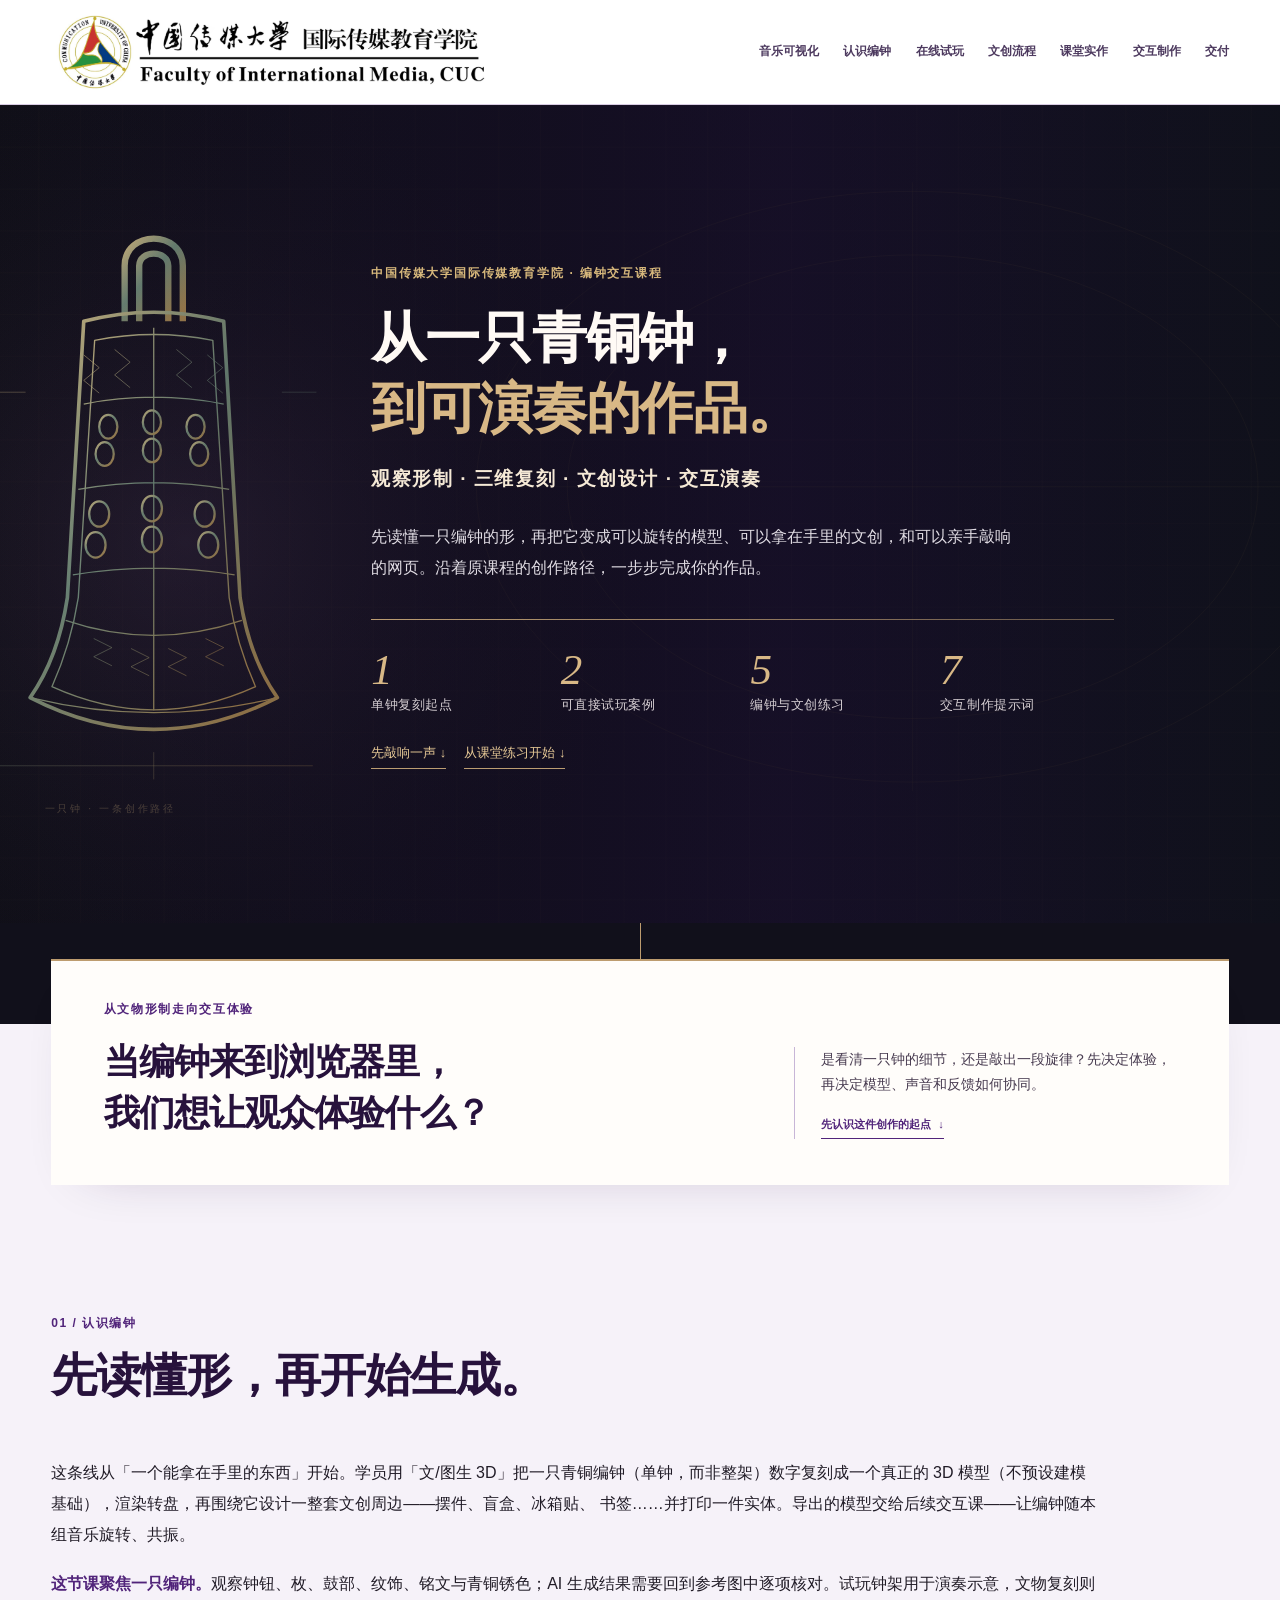
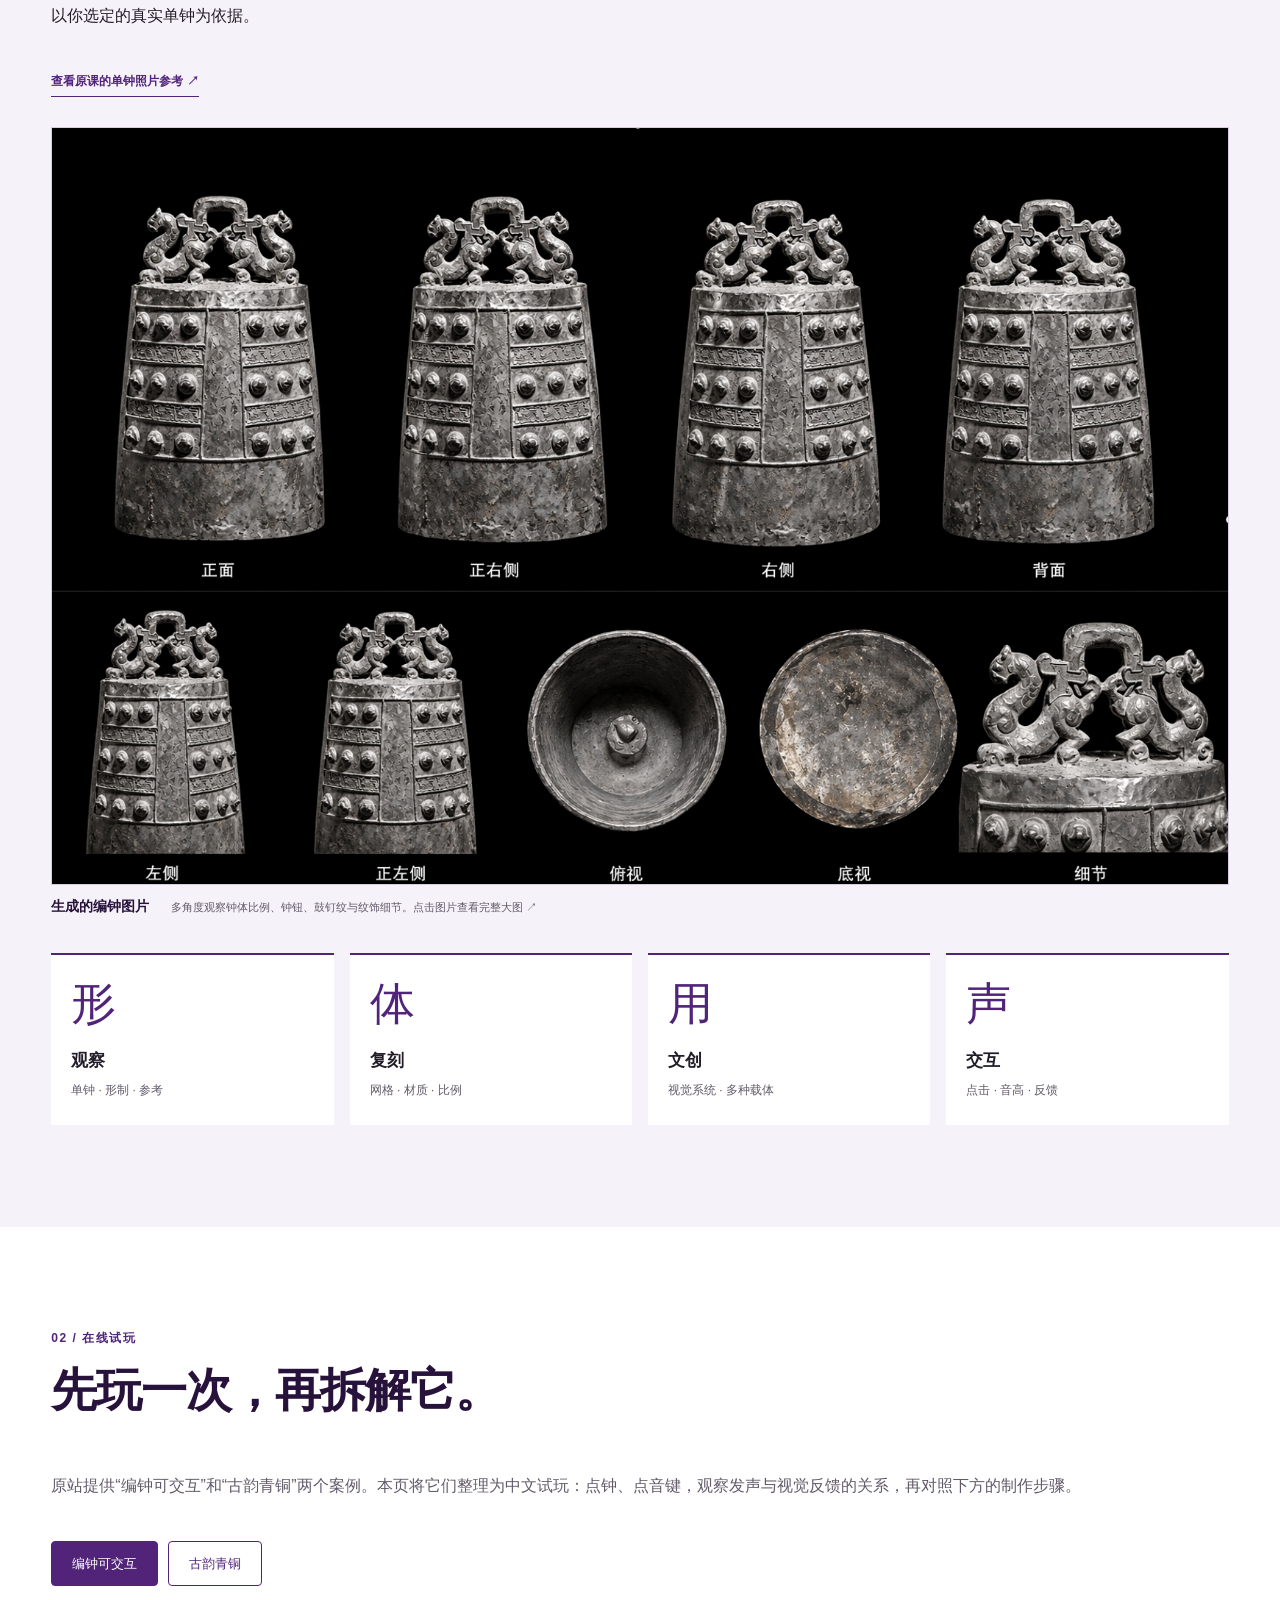
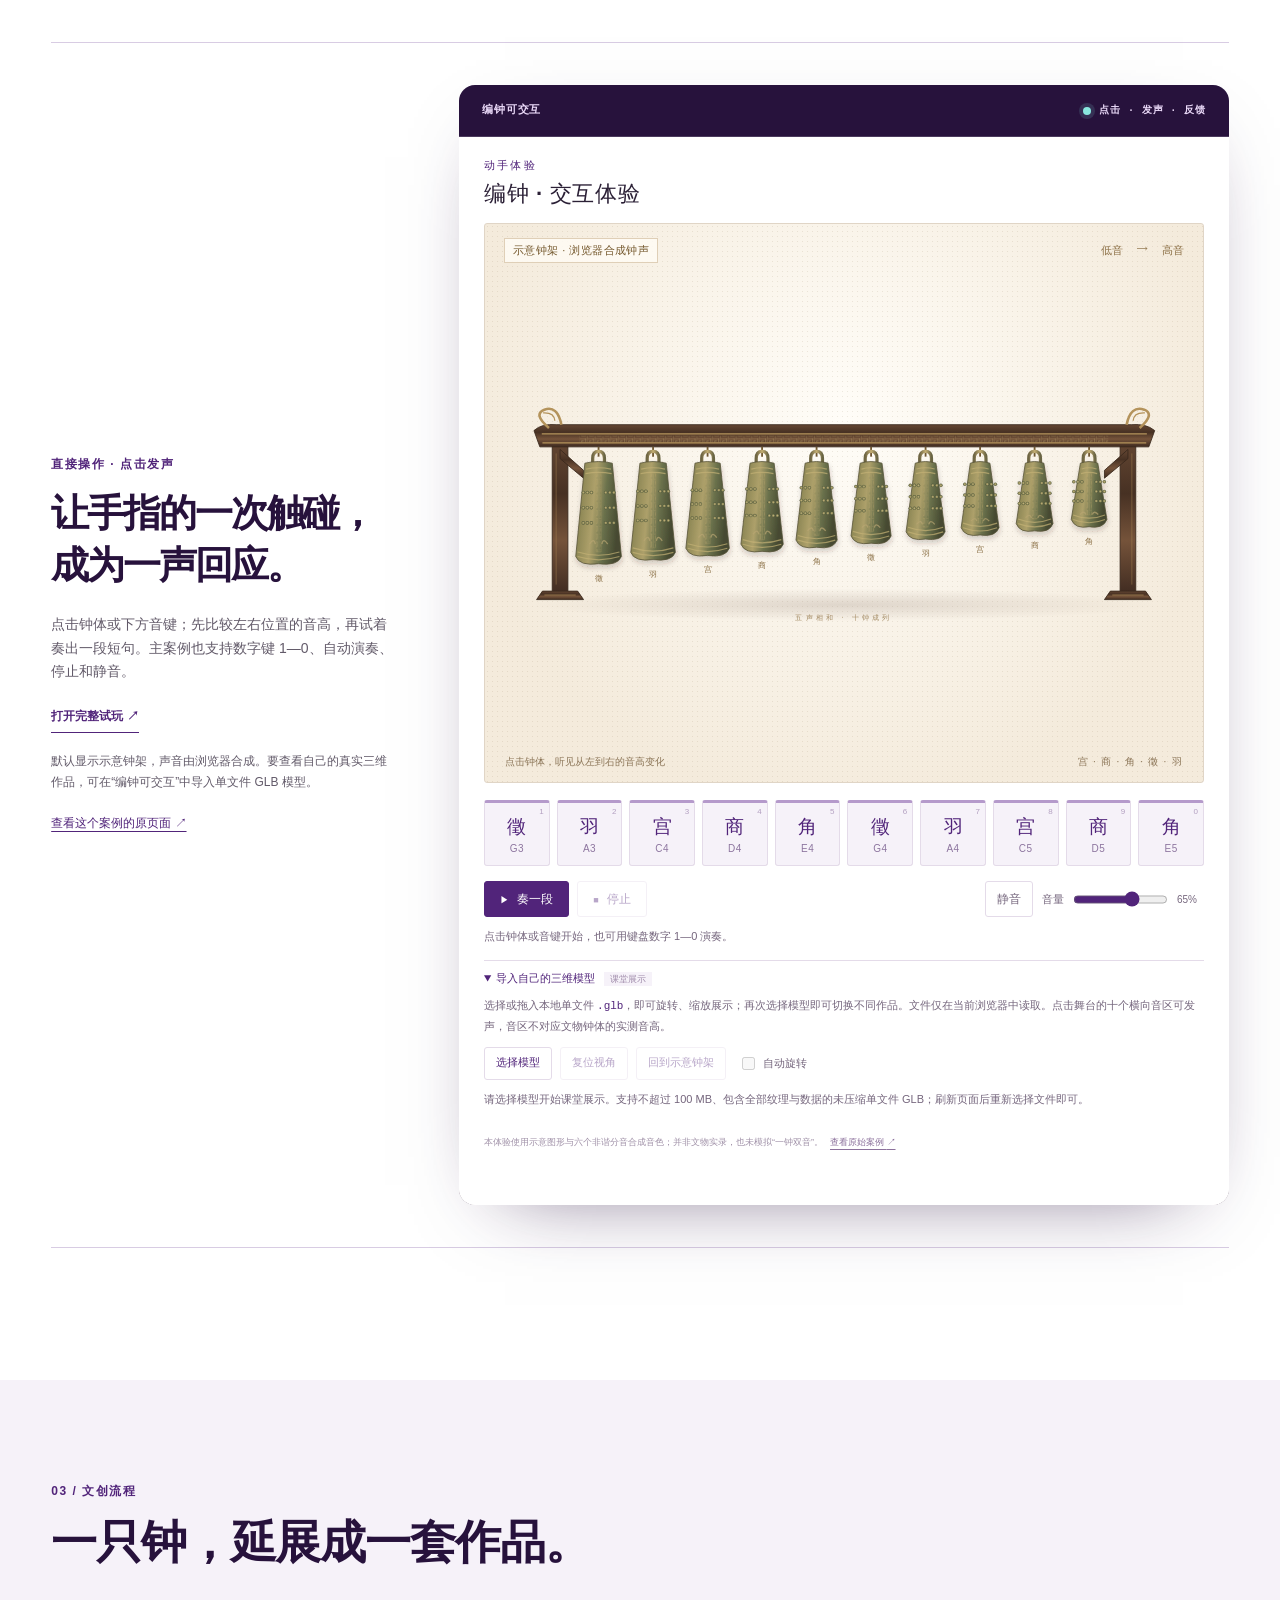
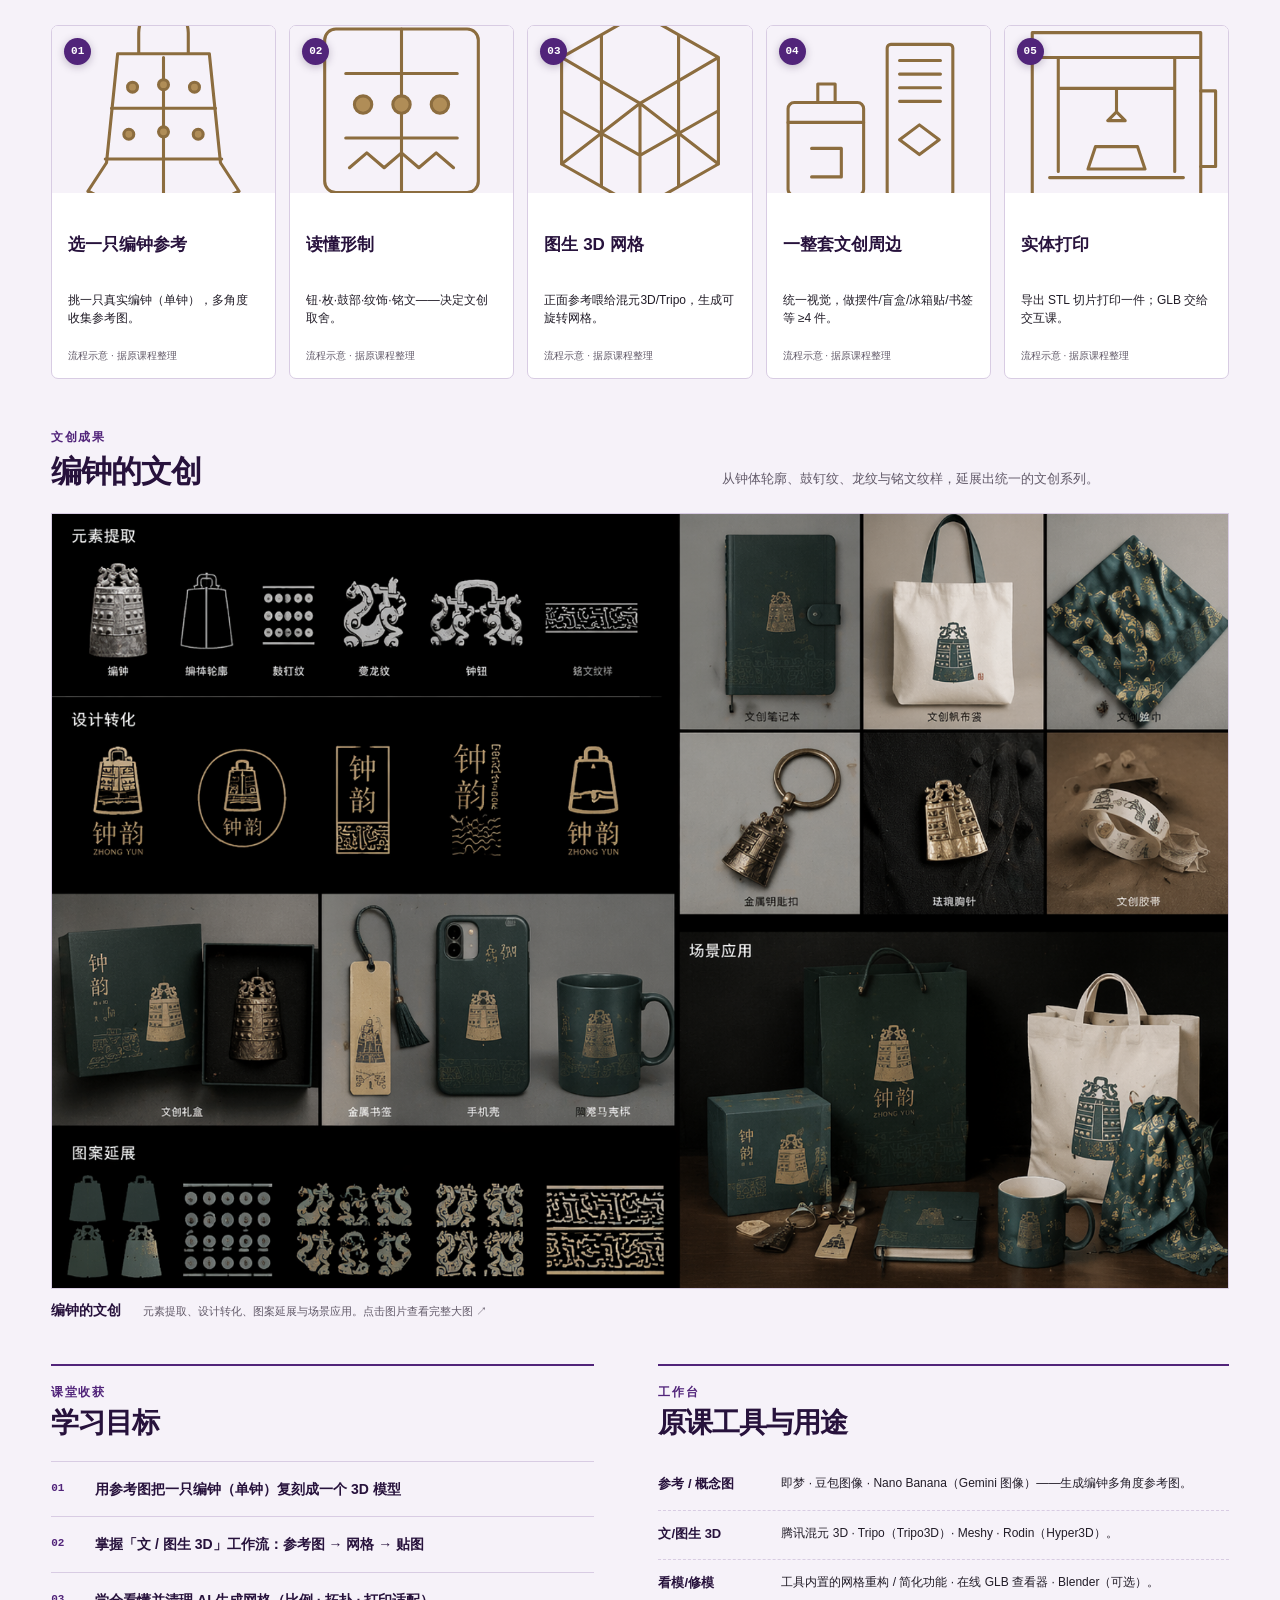
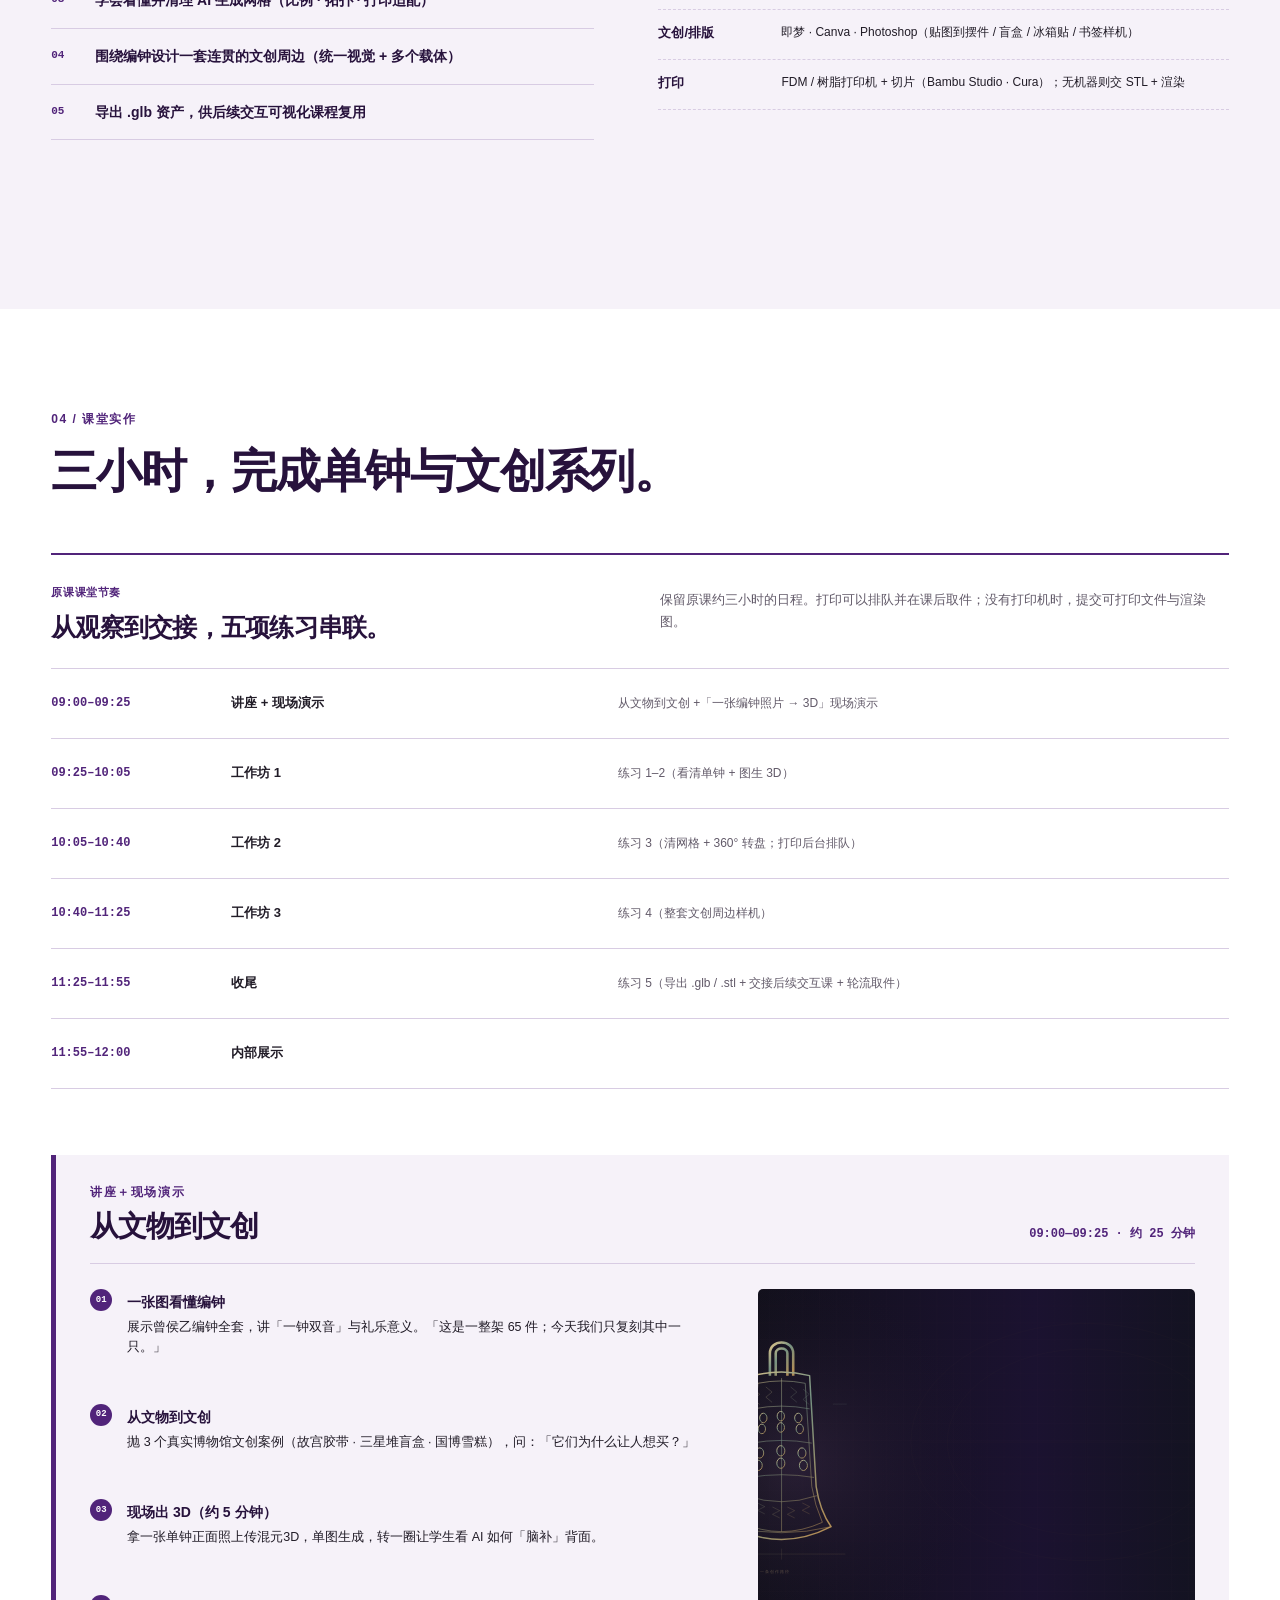
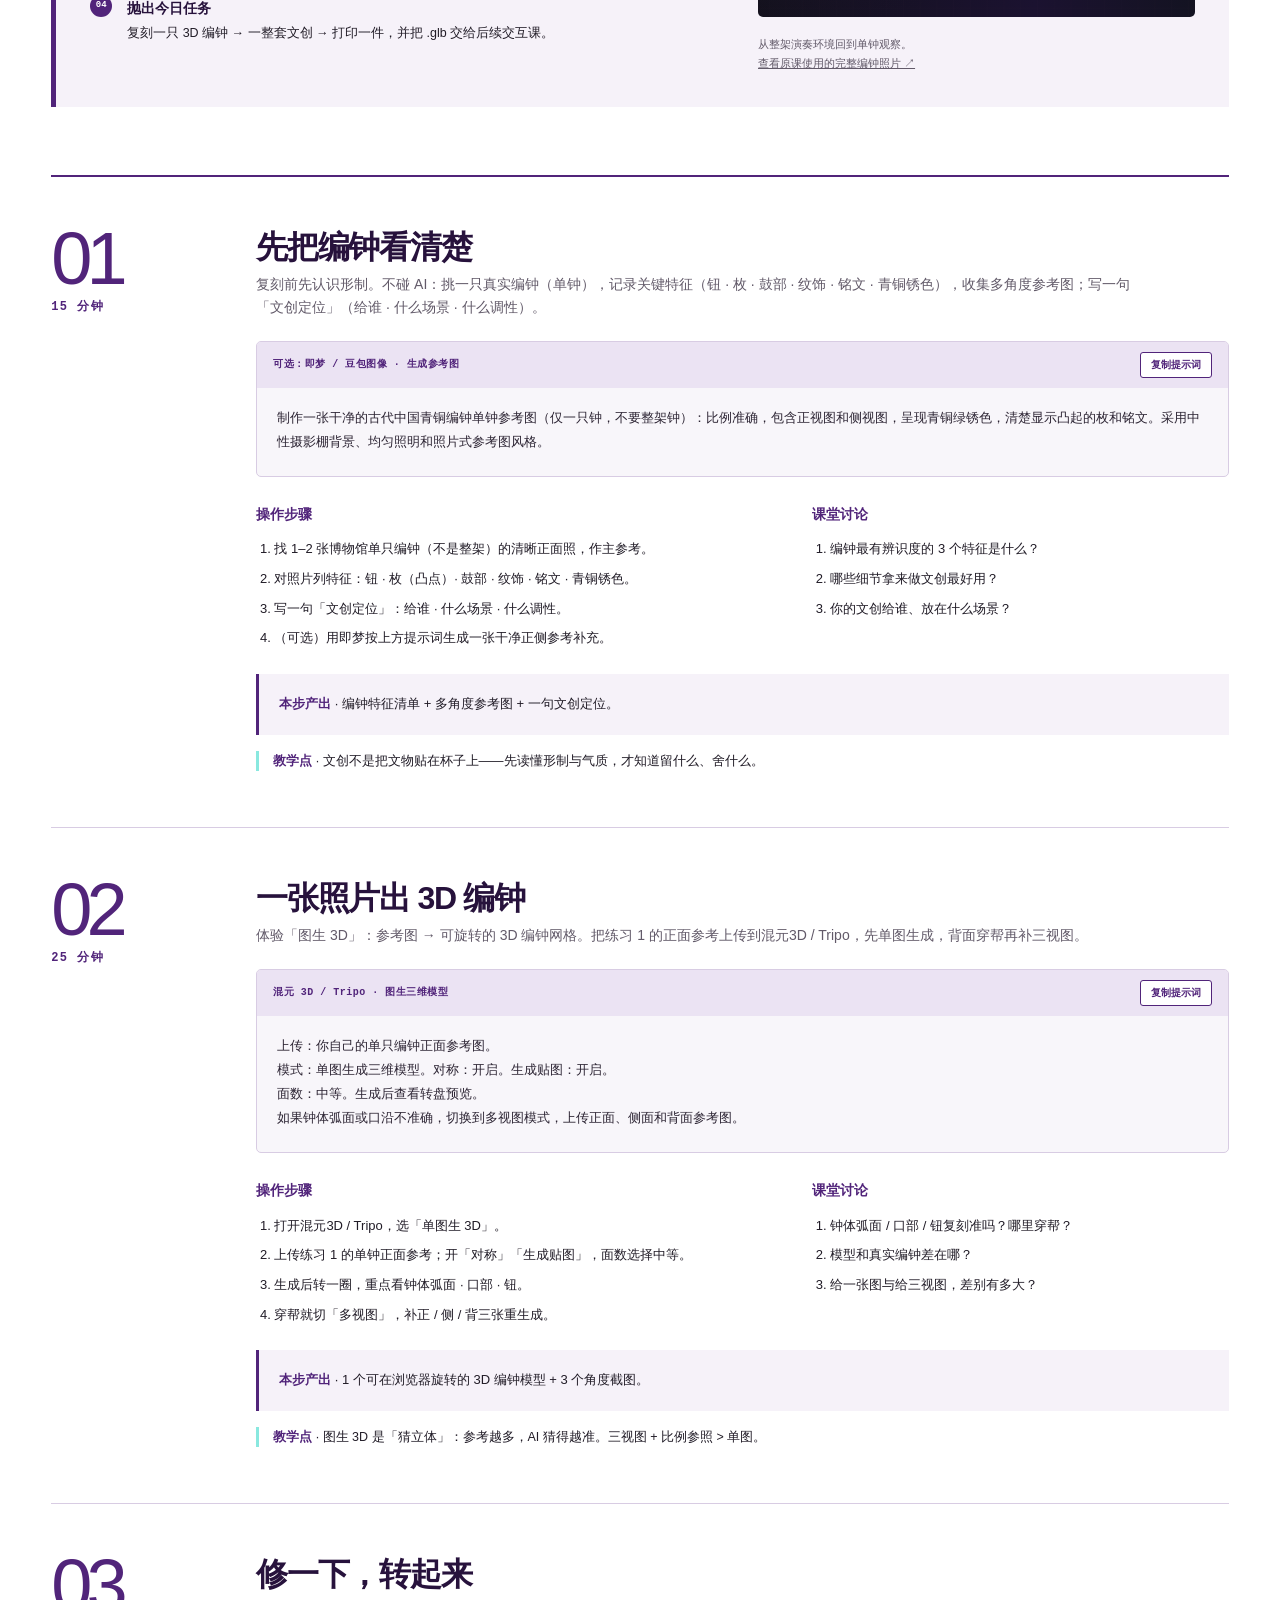
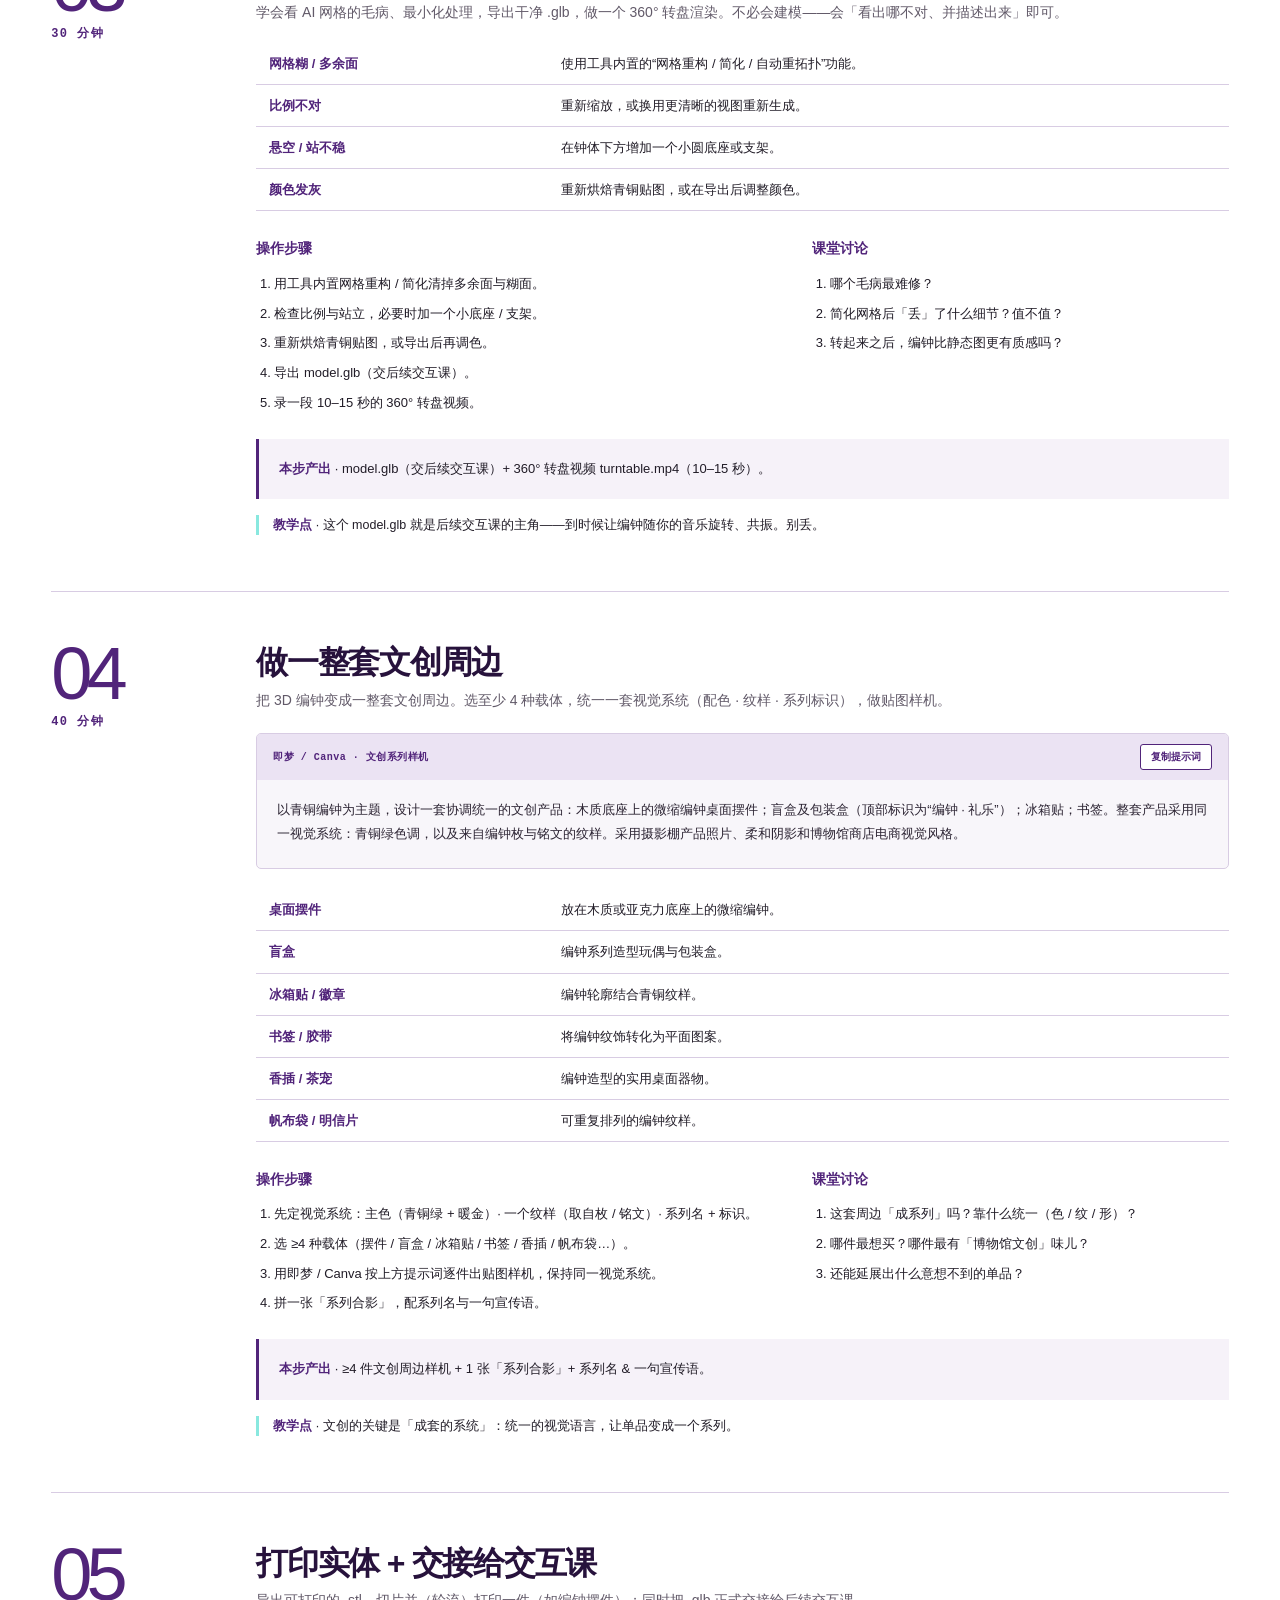
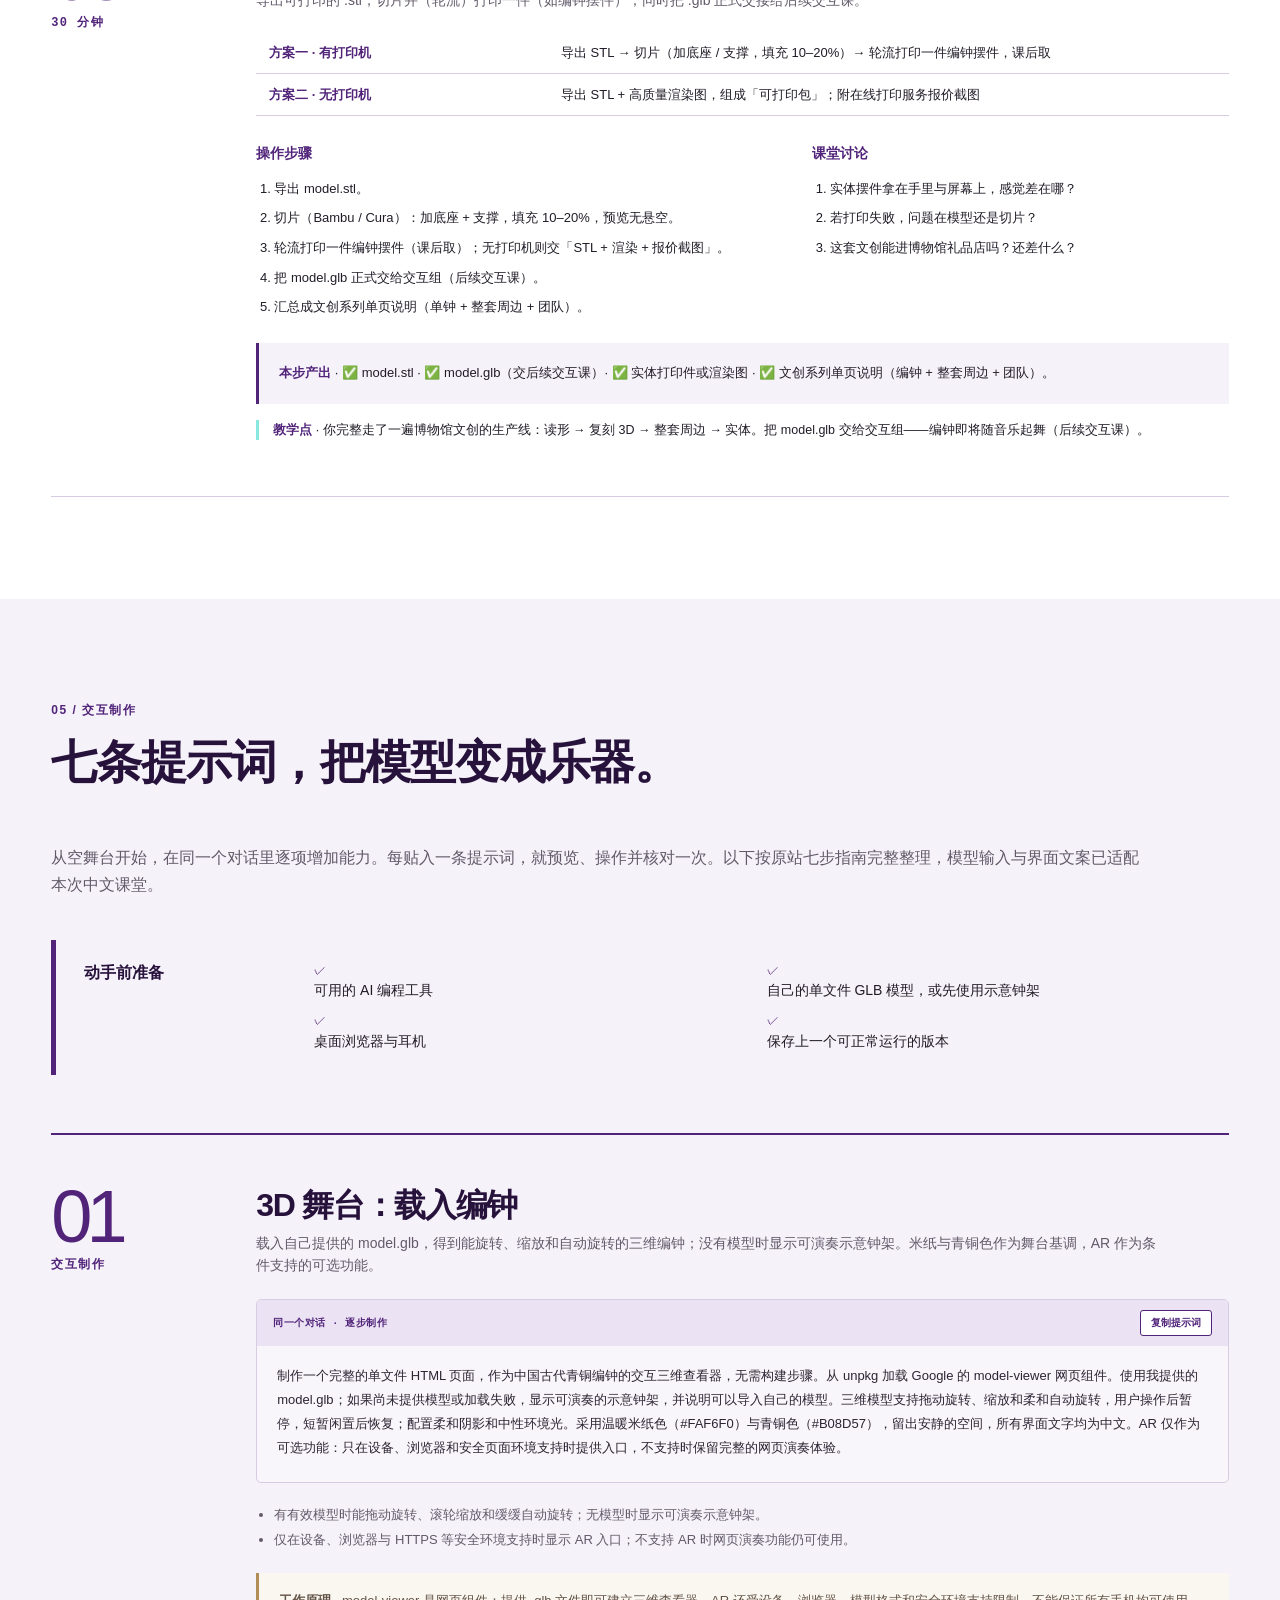
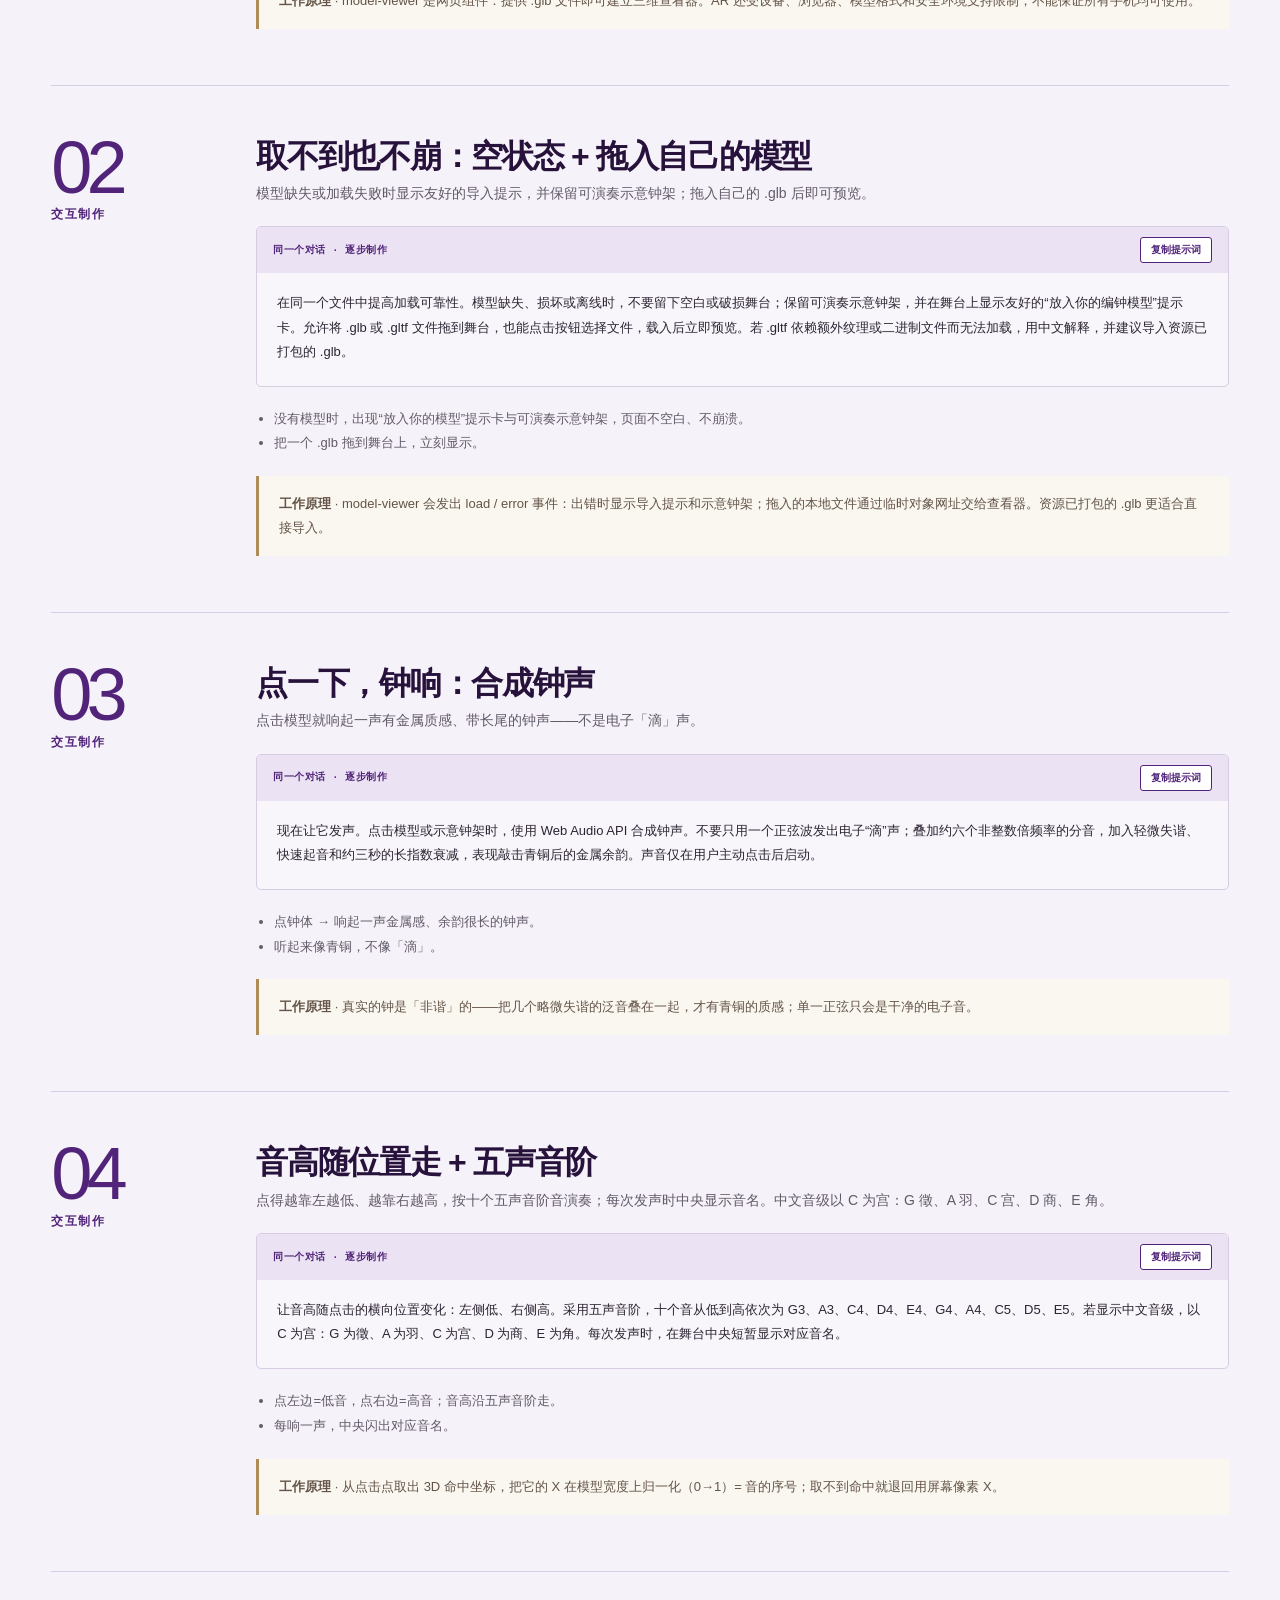
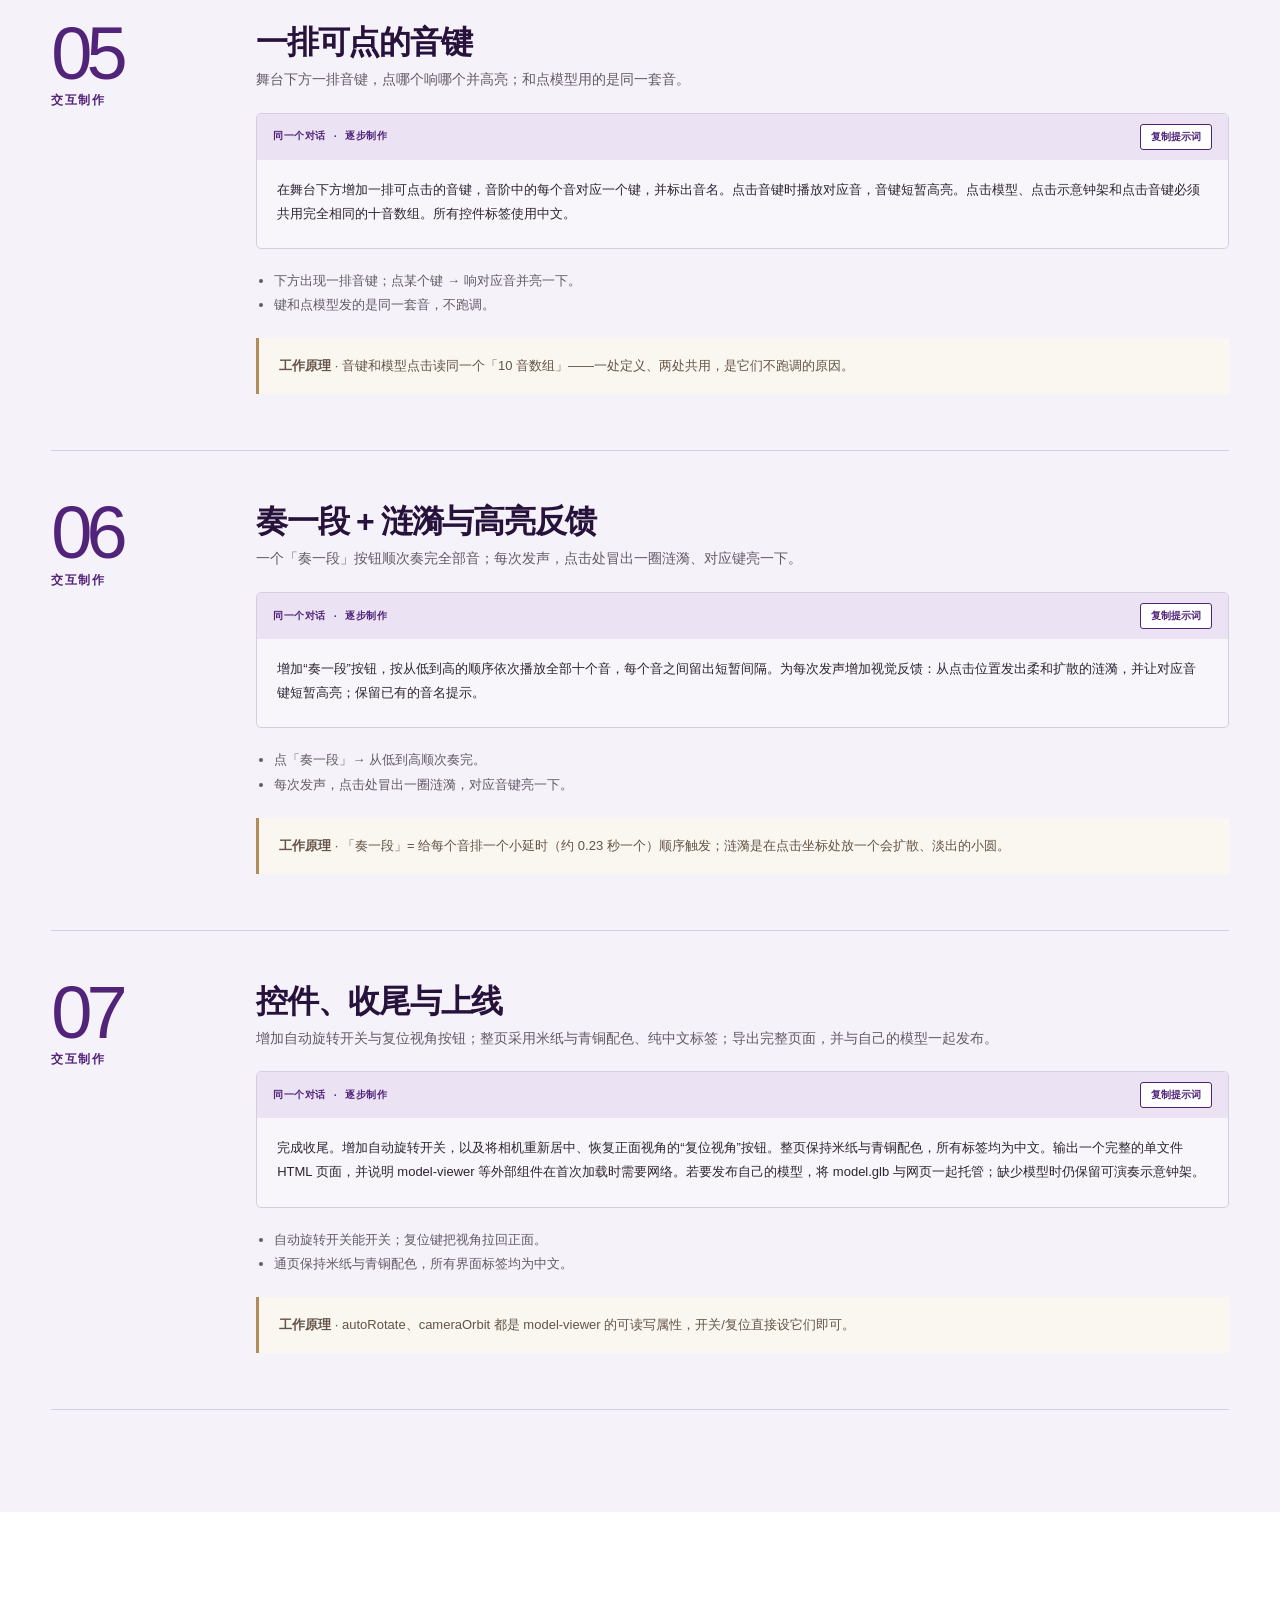
==== commit 0c85c3ad: "Publish ICUC AI interactive course and three visualization cases" ====
--- a/bianzhong/index.html
+++ b/bianzhong/index.html
@@ -1,11 +1,11 @@
 <!DOCTYPE html>
 
-<html lang="zh-CN"><head><meta charset="utf-8"/><meta content="width=device-width, initial-scale=1" name="viewport"/><meta content="#51247a" name="theme-color"/><meta content="中国传媒大学国际传媒教育学院编钟交互课程：从单钟观察、三维复刻到文创周边与浏览器演奏，包含两个试玩案例、五项练习和七步中文制作指南。" name="description"/><title>编钟，从器到声｜中国传媒大学国际传媒教育学院</title><link href="styles.css?v=bell-nav-1" rel="stylesheet"/><link href="course.css?v=results-images-1" rel="stylesheet"/><script defer="" src="app.js"></script><script defer="" src="course.js"></script></head>
+<html lang="zh-CN"><head><meta charset="utf-8"/><meta content="width=device-width, initial-scale=1" name="viewport"/><meta content="#51247a" name="theme-color"/><meta content="中国传媒大学国际传媒教育学院编钟交互课程：从单钟观察、三维复刻到文创周边与浏览器演奏，包含两个试玩案例、五项练习和七步中文制作指南。" name="description"/><title>编钟，从器到声｜中国传媒大学国际传媒教育学院</title><link href="styles.css?v=bell-nav-1" rel="stylesheet"/><link href="course.css?v=taller-stage-1" rel="stylesheet"/><script defer="" src="app.js"></script><script defer="" src="course.js"></script></head>
 <body class="bianzhong-page"><a class="skip-link" href="#main">跳到正文</a>
 <header class="site-header"><div class="header-inner"><a aria-label="编钟课程首页" class="identity" href="#main"><img alt="中国传媒大学国际传媒教育学院标识" class="cuc-logo" height="475" src="assets/cuc-logo.jpg" width="2480"/></a><button aria-controls="site-nav" aria-expanded="false" class="menu-toggle" type="button">菜单</button><nav aria-label="课程章节" class="site-nav" id="site-nav"><a href="../index.html">音乐可视化</a><a href="#understand">认识编钟</a><a href="#experience">在线试玩</a><a href="#process">文创流程</a><a href="#workshop">课堂实作</a><a href="#build">交互制作</a><a href="#handoff">交付</a></nav></div></header>
 <main id="main"><section aria-labelledby="opening-title" class="opening"><div class="opening-inner"><p class="opening-kicker">中国传媒大学国际传媒教育学院 · 编钟交互课程</p><h1 id="opening-title">从一只青铜钟，<br/><em>到可演奏的作品。</em></h1><p class="opening-subtitle">观察形制 · 三维复刻 · 文创设计 · 交互演奏</p><div class="opening-copy"><p lang="zh-CN">先读懂一只编钟的形，再把它变成可以旋转的模型、可以拿在手里的文创，和可以亲手敲响的网页。沿着原课程的创作路径，一步步完成你的作品。</p></div><div aria-hidden="true" class="opening-rule"></div><div aria-label="课程概览" class="opening-stats"><div><strong>1</strong><span>单钟复刻起点</span></div><div><strong>2</strong><span>可直接试玩案例</span></div><div><strong>5</strong><span>编钟与文创练习</span></div><div><strong>7</strong><span>交互制作提示词</span></div></div><div class="opening-actions"><a href="#experience">先敲响一声 ↓</a><a href="#workshop">从课堂练习开始 ↓</a></div></div></section>
 <section aria-labelledby="bridge-title" class="opening-bridge"><div class="opening-bridge-inner"><p class="bridge-kicker">从文物形制走向交互体验</p><div class="bridge-grid"><h2 id="bridge-title">当编钟来到浏览器里，<br/>我们想让观众体验什么？</h2><div class="bridge-copy"><p lang="zh-CN">是看清一只钟的细节，还是敲出一段旋律？先决定体验，再决定模型、声音和反馈如何协同。</p><a href="#understand">先认识这件创作的起点 ↓</a></div></div></div></section>
-<section aria-labelledby="understand-title" class="section section-light" id="understand"><div class="section-wrap"><div class="section-heading"><p class="chapter">01 / 认识编钟</p><h2 id="understand-title">先读懂形，再开始生成。</h2></div><div class="reference-layout reference-layout--generated"><div class="reference-copy"><p>这条线从「一个能拿在手里的东西」开始。学员用「文/图生 3D」把一只青铜编钟（单钟，而非整架）数字复刻成一个真正的 3D 模型（不预设建模基础），渲染转盘，再围绕它设计一整套文创周边——摆件、盲盒、冰箱贴、 书签……并打印一件实体。导出的模型交给后续交互课——让编钟随本组音乐旋转、共振。</p><p><strong>这节课聚焦一只编钟。</strong>观察钟钮、枚、鼓部、纹饰、铭文与青铜锈色；AI 生成结果需要回到参考图中逐项核对。试玩钟架用于演奏示意，文物复刻则以你选定的真实单钟为依据。</p><a class="demo-open-link" href="https://upload.wikimedia.org/wikipedia/commons/e/e4/Bell_%28zhong%29%2C_China%2C_Zhou_dynasty%2C_1000-256_BC%2C_bronze_-_Fitchburg_Art_Museum_-_DSC08966.JPG" rel="noopener" target="_blank">查看原课的单钟照片参考 ↗</a></div><figure class="reference-figure result-figure" id="generated-bell-result"><a aria-label="查看生成的编钟图片完整大图" href="assets/generated-bell-views.png" rel="noopener" target="_blank"><img alt="生成的编钟图片：正面、正右侧、右侧、背面、左侧、正左侧、俯视、底视及细节" height="1028" loading="lazy" src="assets/generated-bell-views.png" width="1599"/></a><figcaption><strong>生成的编钟图片</strong><span>多角度观察钟体比例、钟钮、鼓钉纹与纹饰细节。点击图片查看完整大图 ↗</span></figcaption></figure></div><div aria-label="编钟创作路径" class="mapping-strip"><div><span class="mapping-symbol">形</span><strong>观察</strong><small>单钟 · 形制 · 参考</small></div><div><span class="mapping-symbol">体</span><strong>复刻</strong><small>网格 · 材质 · 比例</small></div><div><span class="mapping-symbol">用</span><strong>文创</strong><small>视觉系统 · 多种载体</small></div><div><span class="mapping-symbol">声</span><strong>交互</strong><small>点击 · 音高 · 反馈</small></div></div></div></section><section aria-labelledby="experience-title" class="section studio-section" id="experience"><div class="section-wrap"><div class="section-heading"><p class="chapter">02 / 在线试玩</p><h2 id="experience-title">先玩一次，再拆解它。</h2></div><div class="studio-intro"><p lang="zh-CN">原站提供“编钟可交互”和“古韵青铜”两个案例。本页将它们整理为中文试玩：点钟、点音键，观察发声与视觉反馈的关系，再对照下方的制作步骤。</p></div><div aria-label="选择试玩案例" class="case-switch" role="group"><button aria-pressed="true" data-demo="play.html?v=classroom-import-1" data-name="编钟可交互" data-source="https://haner199022.github.io/ireland-study-tour/bianzhong.html" type="button">编钟可交互</button><button aria-pressed="false" data-demo="bronze-demo.html" data-name="古韵青铜" data-source="https://haner199022.github.io/ireland-study-tour/examples/elegant_bianzhong.html" type="button">古韵青铜</button></div><div class="studio-demo"><div class="studio-demo-copy"><p class="chapter">直接操作 · 点击发声</p><h3>让手指的一次触碰，<br/>成为一声回应。</h3><p lang="zh-CN">点击钟体或下方音键；先比较左右位置的音高，再试着奏出一段短句。主案例也支持数字键 1—0、自动演奏、停止和静音。</p><a class="demo-open-link demo-full" href="play.html?v=classroom-import-1" rel="noopener" target="_blank">打开完整试玩 ↗</a><p class="demo-status">默认显示示意钟架，声音由浏览器合成。要查看自己的真实三维作品，可在“编钟可交互”中导入单文件 GLB 模型。</p><p class="demo-source"><a href="https://haner199022.github.io/ireland-study-tour/bianzhong.html" id="demo-source" rel="noopener" target="_blank">查看这个案例的原页面 ↗</a></p></div><div class="demo-panel"><div class="demo-head"><span id="demo-name">编钟可交互</span><span class="live-indicator"><i></i> 点击 · 发声 · 反馈</span></div><iframe allow="autoplay; fullscreen; xr-spatial-tracking" allowfullscreen="" class="demo-frame" id="case-frame" loading="eager" src="play.html?v=classroom-import-1" title="编钟可交互：中文演奏试玩"></iframe></div></div></div></section><section aria-labelledby="process-title" class="section section-light" id="process"><div class="section-wrap"><div class="section-heading"><p class="chapter">03 / 文创流程</p><h2 id="process-title">一只钟，延展成一套作品。</h2></div><div class="production-grid"><article class="production-card"><div class="production-image"><img alt="选一只编钟参考流程示意" loading="lazy" src="assets/process-1.svg"/><span>01</span></div><div class="production-copy"><h4>选一只编钟参考</h4><p lang="zh-CN">挑一只真实编钟（单钟），多角度收集参考图。</p><small class="production-credit">流程示意 · 据原课程整理</small></div></article><article class="production-card"><div class="production-image"><img alt="读懂形制流程示意" loading="lazy" src="assets/process-2.svg"/><span>02</span></div><div class="production-copy"><h4>读懂形制</h4><p lang="zh-CN">钮·枚·鼓部·纹饰·铭文——决定文创取舍。</p><small class="production-credit">流程示意 · 据原课程整理</small></div></article><article class="production-card"><div class="production-image"><img alt="图生 3D 网格流程示意" loading="lazy" src="assets/process-3.svg"/><span>03</span></div><div class="production-copy"><h4>图生 3D 网格</h4><p lang="zh-CN">正面参考喂给混元3D/Tripo，生成可旋转网格。</p><small class="production-credit">流程示意 · 据原课程整理</small></div></article><article class="production-card"><div class="production-image"><img alt="一整套文创周边流程示意" loading="lazy" src="assets/process-4.svg"/><span>04</span></div><div class="production-copy"><h4>一整套文创周边</h4><p lang="zh-CN">统一视觉，做摆件/盲盒/冰箱贴/书签等 ≥4 件。</p><small class="production-credit">流程示意 · 据原课程整理</small></div></article><article class="production-card"><div class="production-image"><img alt="实体打印流程示意" loading="lazy" src="assets/process-5.svg"/><span>05</span></div><div class="production-copy"><h4>实体打印</h4><p lang="zh-CN">导出 STL 切片打印一件；GLB 交给交互课。</p><small class="production-credit">流程示意 · 据原课程整理</small></div></article></div><section aria-labelledby="merch-result-title" class="merch-result"><div class="production-heading"><div><p class="chapter">文创成果</p><h3 id="merch-result-title">编钟的文创</h3></div><p>从钟体轮廓、鼓钉纹、龙纹与铭文纹样，延展出统一的文创系列。</p></div><figure class="result-figure" id="bell-merch-result"><a aria-label="查看编钟文创完整大图" href="assets/bell-cultural-products.png" rel="noopener" target="_blank"><img alt="编钟文创设计展示：元素提取、钟韵标识、图案延展，以及笔记本、帆布袋、丝巾、钥匙扣、胸针、胶带、礼盒、书签、手机壳与马克杯" height="1088" loading="lazy" src="assets/bell-cultural-products.png" width="1653"/></a><figcaption><strong>编钟的文创</strong><span>元素提取、设计转化、图案延展与场景应用。点击图片查看完整大图 ↗</span></figcaption></figure></section><div class="bell-workspace studio-learning"><section class="learning-objectives"><div class="learning-heading"><p class="chapter">课堂收获</p><h3>学习目标</h3></div><ol class="learning-list"><li><span class="learning-number">01</span><div><strong>用参考图把一只编钟（单钟）复刻成一个 3D 模型</strong></div></li><li><span class="learning-number">02</span><div><strong>掌握「文 / 图生 3D」工作流：参考图 → 网格 → 贴图</strong></div></li><li><span class="learning-number">03</span><div><strong>学会看懂并清理 AI 生成网格（比例 · 拓扑 · 打印适配）</strong></div></li><li><span class="learning-number">04</span><div><strong>围绕编钟设计一套连贯的文创周边（统一视觉 + 多个载体）</strong></div></li><li><span class="learning-number">05</span><div><strong>导出 .glb 资产，供后续交互可视化课程复用</strong></div></li></ol></section><aside class="learning-tools"><div class="learning-heading"><p class="chapter">工作台</p><h3>原课工具与用途</h3></div><dl class="learning-tool-list"><div><dt>参考 / 概念图</dt><dd>即梦 · 豆包图像 · Nano Banana（Gemini 图像）——生成编钟多角度参考图。</dd></div><div><dt>文/图生 3D</dt><dd>腾讯混元 3D · Tripo（Tripo3D）· Meshy · Rodin（Hyper3D）。</dd></div><div><dt>看模/修模</dt><dd>工具内置的网格重构 / 简化功能 · 在线 GLB 查看器 · Blender（可选）。</dd></div><div><dt>文创/排版</dt><dd>即梦 · Canva · Photoshop（贴图到摆件 / 盲盒 / 冰箱贴 / 书签样机）</dd></div><div><dt>打印</dt><dd>FDM / 树脂打印机 + 切片（Bambu Studio · Cura）；无机器则交 STL + 渲染</dd></div></dl></aside></div></div></section><section aria-labelledby="workshop-title" class="section studio-section" id="workshop"><div class="section-wrap"><div class="section-heading"><p class="chapter">04 / 课堂实作</p><h2 id="workshop-title">三小时，完成单钟与文创系列。</h2></div><div class="class-plan"><div class="class-plan-head"><div><span>原课课堂节奏</span><h3>从观察到交接，五项练习串联。</h3></div><p>保留原课约三小时的日程。打印可以排队并在课后取件；没有打印机时，提交可打印文件与渲染图。</p></div><div class="class-plan-row"><time>09:00–09:25</time><strong>讲座 + 现场演示</strong><span>从文物到文创 +「一张编钟照片 → 3D」现场演示</span></div><div class="class-plan-row"><time>09:25–10:05</time><strong>工作坊 1</strong><span>练习 1–2（看清单钟 + 图生 3D）</span></div><div class="class-plan-row"><time>10:05–10:40</time><strong>工作坊 2</strong><span>练习 3（清网格 + 360° 转盘；打印后台排队）</span></div><div class="class-plan-row"><time>10:40–11:25</time><strong>工作坊 3</strong><span>练习 4（整套文创周边样机）</span></div><div class="class-plan-row"><time>11:25–11:55</time><strong>收尾</strong><span>练习 5（导出 .glb / .stl + 交接后续交互课 + 轮流取件）</span></div><div class="class-plan-row"><time>11:55–12:00</time><strong>内部展示</strong><span></span></div></div><section class="lecture-demo"><div class="lecture-header"><div><p class="chapter">讲座＋现场演示</p><h3>从文物到文创</h3></div><p>09:00—09:25 · 约 25 分钟</p></div><div class="lecture-grid"><ol class="lecture-points"><li><span class="lecture-number">01</span><div><strong>一张图看懂编钟</strong><p lang="zh-CN">展示曾侯乙编钟全套，讲「一钟双音」与礼乐意义。「这是一整架 65 件；今天我们只复刻其中一只。」</p></div></li><li><span class="lecture-number">02</span><div><strong>从文物到文创</strong><p lang="zh-CN">抛 3 个真实博物馆文创案例（故宫胶带 · 三星堆盲盒 · 国博雪糕），问：「它们为什么让人想买？」</p></div></li><li><span class="lecture-number">03</span><div><strong>现场出 3D（约 5 分钟）</strong><p lang="zh-CN">拿一张单钟正面照上传混元3D，单图生成，转一圈让学生看 AI 如何「脑补」背面。</p></div></li><li><span class="lecture-number">04</span><div><strong>抛出今日任务</strong><p lang="zh-CN">复刻一只 3D 编钟 → 一整套文创 → 打印一件，并把 .glb 交给后续交互课。</p></div></li></ol><figure class="lecture-visual"><img alt="青铜编钟的钟钮、凸点和纹样线稿示意" loading="lazy" src="assets/bell-linework.svg"/><figcaption>从整架演奏环境回到单钟观察。<a href="https://upload.wikimedia.org/wikipedia/commons/2/2b/CN_-_Hubei_-_Wuhan_-_Hubei_Provincial_Museum_-_Chime_bells.JPG" rel="noopener" target="_blank">查看原课使用的完整编钟照片 ↗</a></figcaption></figure></div></section><div class="build-steps"><article class="build-step" id="exercise-1"><div class="step-index"><span>01</span><small>15 分钟</small></div><div class="step-body"><h3>先把编钟看清楚</h3><p lang="zh-CN">复刻前先认识形制。不碰 AI：挑一只真实编钟（单钟），记录关键特征（钮 · 枚 · 鼓部 · 纹饰 · 铭文 · 青铜锈色），收集多角度参考图；写一句「文创定位」（给谁 · 什么场景 · 什么调性）。</p><div class="prompt-box"><div class="prompt-head"><span>可选：即梦 / 豆包图像 · 生成参考图</span><button class="copy-prompt" type="button">复制提示词</button></div><pre>制作一张干净的古代中国青铜编钟单钟参考图（仅一只钟，不要整架钟）：比例准确，包含正视图和侧视图，呈现青铜绿锈色，清楚显示凸起的枚和铭文。采用中性摄影棚背景、均匀照明和照片式参考图风格。</pre></div><div class="task-detail"><div><h4>操作步骤</h4><ol><li>找 1–2 张博物馆单只编钟（不是整架）的清晰正面照，作主参考。</li><li>对照片列特征：钮 · 枚（凸点）· 鼓部 · 纹饰 · 铭文 · 青铜锈色。</li><li>写一句「文创定位」：给谁 · 什么场景 · 什么调性。</li><li>（可选）用即梦按上方提示词生成一张干净正侧参考补充。</li></ol></div><div><h4>课堂讨论</h4><ol><li>编钟最有辨识度的 3 个特征是什么？</li><li>哪些细节拿来做文创最好用？</li><li>你的文创给谁、放在什么场景？</li></ol></div></div><div class="task-output"><b>本步产出</b> · 编钟特征清单 + 多角度参考图 + 一句文创定位。</div><p class="check"><b>教学点</b> · 文创不是把文物贴在杯子上——先读懂形制与气质，才知道留什么、舍什么。</p></div></article><article class="build-step" id="exercise-2"><div class="step-index"><span>02</span><small>25 分钟</small></div><div class="step-body"><h3>一张照片出 3D 编钟</h3><p lang="zh-CN">体验「图生 3D」：参考图 → 可旋转的 3D 编钟网格。把练习 1 的正面参考上传到混元3D / Tripo，先单图生成，背面穿帮再补三视图。</p><div class="prompt-box"><div class="prompt-head"><span>混元 3D / Tripo · 图生三维模型</span><button class="copy-prompt" type="button">复制提示词</button></div><pre>上传：你自己的单只编钟正面参考图。
+<section aria-labelledby="understand-title" class="section section-light" id="understand"><div class="section-wrap"><div class="section-heading"><p class="chapter">01 / 认识编钟</p><h2 id="understand-title">先读懂形，再开始生成。</h2></div><div class="reference-layout reference-layout--generated"><div class="reference-copy"><p>这条线从「一个能拿在手里的东西」开始。学员用「文/图生 3D」把一只青铜编钟（单钟，而非整架）数字复刻成一个真正的 3D 模型（不预设建模基础），渲染转盘，再围绕它设计一整套文创周边——摆件、盲盒、冰箱贴、 书签……并打印一件实体。导出的模型交给后续交互课——让编钟随本组音乐旋转、共振。</p><p><strong>这节课聚焦一只编钟。</strong>观察钟钮、枚、鼓部、纹饰、铭文与青铜锈色；AI 生成结果需要回到参考图中逐项核对。试玩钟架用于演奏示意，文物复刻则以你选定的真实单钟为依据。</p><a class="demo-open-link" href="https://upload.wikimedia.org/wikipedia/commons/e/e4/Bell_%28zhong%29%2C_China%2C_Zhou_dynasty%2C_1000-256_BC%2C_bronze_-_Fitchburg_Art_Museum_-_DSC08966.JPG" rel="noopener" target="_blank">查看原课的单钟照片参考 ↗</a></div><figure class="reference-figure result-figure" id="generated-bell-result"><a aria-label="查看生成的编钟图片完整大图" href="assets/generated-bell-views.png" rel="noopener" target="_blank"><img alt="生成的编钟图片：正面、正右侧、右侧、背面、左侧、正左侧、俯视、底视及细节" height="1028" loading="lazy" src="assets/generated-bell-views.png" width="1599"/></a><figcaption><strong>生成的编钟图片</strong><span>多角度观察钟体比例、钟钮、鼓钉纹与纹饰细节。点击图片查看完整大图 ↗</span></figcaption></figure></div><div aria-label="编钟创作路径" class="mapping-strip"><div><span class="mapping-symbol">形</span><strong>观察</strong><small>单钟 · 形制 · 参考</small></div><div><span class="mapping-symbol">体</span><strong>复刻</strong><small>网格 · 材质 · 比例</small></div><div><span class="mapping-symbol">用</span><strong>文创</strong><small>视觉系统 · 多种载体</small></div><div><span class="mapping-symbol">声</span><strong>交互</strong><small>点击 · 音高 · 反馈</small></div></div></div></section><section aria-labelledby="experience-title" class="section studio-section" id="experience"><div class="section-wrap"><div class="section-heading"><p class="chapter">02 / 在线试玩</p><h2 id="experience-title">先玩一次，再拆解它。</h2></div><div class="studio-intro"><p lang="zh-CN">原站提供“编钟可交互”和“古韵青铜”两个案例。本页将它们整理为中文试玩：点钟、点音键，观察发声与视觉反馈的关系，再对照下方的制作步骤。</p></div><div aria-label="选择试玩案例" class="case-switch" role="group"><button aria-pressed="true" data-demo="play.html?v=taller-stage-1" data-name="编钟可交互" data-source="https://haner199022.github.io/ireland-study-tour/bianzhong.html" type="button">编钟可交互</button><button aria-pressed="false" data-demo="bronze-demo.html" data-name="古韵青铜" data-source="https://haner199022.github.io/ireland-study-tour/examples/elegant_bianzhong.html" type="button">古韵青铜</button></div><div class="studio-demo"><div class="studio-demo-copy"><p class="chapter">直接操作 · 点击发声</p><h3>让手指的一次触碰，<br/>成为一声回应。</h3><p lang="zh-CN">点击钟体或下方音键；先比较左右位置的音高，再试着奏出一段短句。主案例也支持数字键 1—0、自动演奏、停止和静音。</p><a class="demo-open-link demo-full" href="play.html?v=taller-stage-1" rel="noopener" target="_blank">打开完整试玩 ↗</a><p class="demo-status">默认显示示意钟架，声音由浏览器合成。要查看自己的真实三维作品，可在“编钟可交互”中导入单文件 GLB 模型。</p><p class="demo-source"><a href="https://haner199022.github.io/ireland-study-tour/bianzhong.html" id="demo-source" rel="noopener" target="_blank">查看这个案例的原页面 ↗</a></p></div><div class="demo-panel"><div class="demo-head"><span id="demo-name">编钟可交互</span><span class="live-indicator"><i></i> 点击 · 发声 · 反馈</span></div><iframe allow="autoplay; fullscreen; xr-spatial-tracking" allowfullscreen="" class="demo-frame" id="case-frame" loading="eager" src="play.html?v=taller-stage-1" title="编钟可交互：中文演奏试玩"></iframe></div></div></div></section><section aria-labelledby="process-title" class="section section-light" id="process"><div class="section-wrap"><div class="section-heading"><p class="chapter">03 / 文创流程</p><h2 id="process-title">一只钟，延展成一套作品。</h2></div><div class="production-grid"><article class="production-card"><div class="production-image"><img alt="选一只编钟参考流程示意" loading="lazy" src="assets/process-1.svg"/><span>01</span></div><div class="production-copy"><h4>选一只编钟参考</h4><p lang="zh-CN">挑一只真实编钟（单钟），多角度收集参考图。</p><small class="production-credit">流程示意 · 据原课程整理</small></div></article><article class="production-card"><div class="production-image"><img alt="读懂形制流程示意" loading="lazy" src="assets/process-2.svg"/><span>02</span></div><div class="production-copy"><h4>读懂形制</h4><p lang="zh-CN">钮·枚·鼓部·纹饰·铭文——决定文创取舍。</p><small class="production-credit">流程示意 · 据原课程整理</small></div></article><article class="production-card"><div class="production-image"><img alt="图生 3D 网格流程示意" loading="lazy" src="assets/process-3.svg"/><span>03</span></div><div class="production-copy"><h4>图生 3D 网格</h4><p lang="zh-CN">正面参考喂给混元3D/Tripo，生成可旋转网格。</p><small class="production-credit">流程示意 · 据原课程整理</small></div></article><article class="production-card"><div class="production-image"><img alt="一整套文创周边流程示意" loading="lazy" src="assets/process-4.svg"/><span>04</span></div><div class="production-copy"><h4>一整套文创周边</h4><p lang="zh-CN">统一视觉，做摆件/盲盒/冰箱贴/书签等 ≥4 件。</p><small class="production-credit">流程示意 · 据原课程整理</small></div></article><article class="production-card"><div class="production-image"><img alt="实体打印流程示意" loading="lazy" src="assets/process-5.svg"/><span>05</span></div><div class="production-copy"><h4>实体打印</h4><p lang="zh-CN">导出 STL 切片打印一件；GLB 交给交互课。</p><small class="production-credit">流程示意 · 据原课程整理</small></div></article></div><section aria-labelledby="merch-result-title" class="merch-result"><div class="production-heading"><div><p class="chapter">文创成果</p><h3 id="merch-result-title">编钟的文创</h3></div><p>从钟体轮廓、鼓钉纹、龙纹与铭文纹样，延展出统一的文创系列。</p></div><figure class="result-figure" id="bell-merch-result"><a aria-label="查看编钟文创完整大图" href="assets/bell-cultural-products.png" rel="noopener" target="_blank"><img alt="编钟文创设计展示：元素提取、钟韵标识、图案延展，以及笔记本、帆布袋、丝巾、钥匙扣、胸针、胶带、礼盒、书签、手机壳与马克杯" height="1088" loading="lazy" src="assets/bell-cultural-products.png" width="1653"/></a><figcaption><strong>编钟的文创</strong><span>元素提取、设计转化、图案延展与场景应用。点击图片查看完整大图 ↗</span></figcaption></figure></section><div class="bell-workspace studio-learning"><section class="learning-objectives"><div class="learning-heading"><p class="chapter">课堂收获</p><h3>学习目标</h3></div><ol class="learning-list"><li><span class="learning-number">01</span><div><strong>用参考图把一只编钟（单钟）复刻成一个 3D 模型</strong></div></li><li><span class="learning-number">02</span><div><strong>掌握「文 / 图生 3D」工作流：参考图 → 网格 → 贴图</strong></div></li><li><span class="learning-number">03</span><div><strong>学会看懂并清理 AI 生成网格（比例 · 拓扑 · 打印适配）</strong></div></li><li><span class="learning-number">04</span><div><strong>围绕编钟设计一套连贯的文创周边（统一视觉 + 多个载体）</strong></div></li><li><span class="learning-number">05</span><div><strong>导出 .glb 资产，供后续交互可视化课程复用</strong></div></li></ol></section><aside class="learning-tools"><div class="learning-heading"><p class="chapter">工作台</p><h3>原课工具与用途</h3></div><dl class="learning-tool-list"><div><dt>参考 / 概念图</dt><dd>即梦 · 豆包图像 · Nano Banana（Gemini 图像）——生成编钟多角度参考图。</dd></div><div><dt>文/图生 3D</dt><dd>腾讯混元 3D · Tripo（Tripo3D）· Meshy · Rodin（Hyper3D）。</dd></div><div><dt>看模/修模</dt><dd>工具内置的网格重构 / 简化功能 · 在线 GLB 查看器 · Blender（可选）。</dd></div><div><dt>文创/排版</dt><dd>即梦 · Canva · Photoshop（贴图到摆件 / 盲盒 / 冰箱贴 / 书签样机）</dd></div><div><dt>打印</dt><dd>FDM / 树脂打印机 + 切片（Bambu Studio · Cura）；无机器则交 STL + 渲染</dd></div></dl></aside></div></div></section><section aria-labelledby="workshop-title" class="section studio-section" id="workshop"><div class="section-wrap"><div class="section-heading"><p class="chapter">04 / 课堂实作</p><h2 id="workshop-title">三小时，完成单钟与文创系列。</h2></div><div class="class-plan"><div class="class-plan-head"><div><span>原课课堂节奏</span><h3>从观察到交接，五项练习串联。</h3></div><p>保留原课约三小时的日程。打印可以排队并在课后取件；没有打印机时，提交可打印文件与渲染图。</p></div><div class="class-plan-row"><time>09:00–09:25</time><strong>讲座 + 现场演示</strong><span>从文物到文创 +「一张编钟照片 → 3D」现场演示</span></div><div class="class-plan-row"><time>09:25–10:05</time><strong>工作坊 1</strong><span>练习 1–2（看清单钟 + 图生 3D）</span></div><div class="class-plan-row"><time>10:05–10:40</time><strong>工作坊 2</strong><span>练习 3（清网格 + 360° 转盘；打印后台排队）</span></div><div class="class-plan-row"><time>10:40–11:25</time><strong>工作坊 3</strong><span>练习 4（整套文创周边样机）</span></div><div class="class-plan-row"><time>11:25–11:55</time><strong>收尾</strong><span>练习 5（导出 .glb / .stl + 交接后续交互课 + 轮流取件）</span></div><div class="class-plan-row"><time>11:55–12:00</time><strong>内部展示</strong><span></span></div></div><section class="lecture-demo"><div class="lecture-header"><div><p class="chapter">讲座＋现场演示</p><h3>从文物到文创</h3></div><p>09:00—09:25 · 约 25 分钟</p></div><div class="lecture-grid"><ol class="lecture-points"><li><span class="lecture-number">01</span><div><strong>一张图看懂编钟</strong><p lang="zh-CN">展示曾侯乙编钟全套，讲「一钟双音」与礼乐意义。「这是一整架 65 件；今天我们只复刻其中一只。」</p></div></li><li><span class="lecture-number">02</span><div><strong>从文物到文创</strong><p lang="zh-CN">抛 3 个真实博物馆文创案例（故宫胶带 · 三星堆盲盒 · 国博雪糕），问：「它们为什么让人想买？」</p></div></li><li><span class="lecture-number">03</span><div><strong>现场出 3D（约 5 分钟）</strong><p lang="zh-CN">拿一张单钟正面照上传混元3D，单图生成，转一圈让学生看 AI 如何「脑补」背面。</p></div></li><li><span class="lecture-number">04</span><div><strong>抛出今日任务</strong><p lang="zh-CN">复刻一只 3D 编钟 → 一整套文创 → 打印一件，并把 .glb 交给后续交互课。</p></div></li></ol><figure class="lecture-visual"><img alt="青铜编钟的钟钮、凸点和纹样线稿示意" loading="lazy" src="assets/bell-linework.svg"/><figcaption>从整架演奏环境回到单钟观察。<a href="https://upload.wikimedia.org/wikipedia/commons/2/2b/CN_-_Hubei_-_Wuhan_-_Hubei_Provincial_Museum_-_Chime_bells.JPG" rel="noopener" target="_blank">查看原课使用的完整编钟照片 ↗</a></figcaption></figure></div></section><div class="build-steps"><article class="build-step" id="exercise-1"><div class="step-index"><span>01</span><small>15 分钟</small></div><div class="step-body"><h3>先把编钟看清楚</h3><p lang="zh-CN">复刻前先认识形制。不碰 AI：挑一只真实编钟（单钟），记录关键特征（钮 · 枚 · 鼓部 · 纹饰 · 铭文 · 青铜锈色），收集多角度参考图；写一句「文创定位」（给谁 · 什么场景 · 什么调性）。</p><div class="prompt-box"><div class="prompt-head"><span>可选：即梦 / 豆包图像 · 生成参考图</span><button class="copy-prompt" type="button">复制提示词</button></div><pre>制作一张干净的古代中国青铜编钟单钟参考图（仅一只钟，不要整架钟）：比例准确，包含正视图和侧视图，呈现青铜绿锈色，清楚显示凸起的枚和铭文。采用中性摄影棚背景、均匀照明和照片式参考图风格。</pre></div><div class="task-detail"><div><h4>操作步骤</h4><ol><li>找 1–2 张博物馆单只编钟（不是整架）的清晰正面照，作主参考。</li><li>对照片列特征：钮 · 枚（凸点）· 鼓部 · 纹饰 · 铭文 · 青铜锈色。</li><li>写一句「文创定位」：给谁 · 什么场景 · 什么调性。</li><li>（可选）用即梦按上方提示词生成一张干净正侧参考补充。</li></ol></div><div><h4>课堂讨论</h4><ol><li>编钟最有辨识度的 3 个特征是什么？</li><li>哪些细节拿来做文创最好用？</li><li>你的文创给谁、放在什么场景？</li></ol></div></div><div class="task-output"><b>本步产出</b> · 编钟特征清单 + 多角度参考图 + 一句文创定位。</div><p class="check"><b>教学点</b> · 文创不是把文物贴在杯子上——先读懂形制与气质，才知道留什么、舍什么。</p></div></article><article class="build-step" id="exercise-2"><div class="step-index"><span>02</span><small>25 分钟</small></div><div class="step-body"><h3>一张照片出 3D 编钟</h3><p lang="zh-CN">体验「图生 3D」：参考图 → 可旋转的 3D 编钟网格。把练习 1 的正面参考上传到混元3D / Tripo，先单图生成，背面穿帮再补三视图。</p><div class="prompt-box"><div class="prompt-head"><span>混元 3D / Tripo · 图生三维模型</span><button class="copy-prompt" type="button">复制提示词</button></div><pre>上传：你自己的单只编钟正面参考图。
 模式：单图生成三维模型。对称：开启。生成贴图：开启。
 面数：中等。生成后查看转盘预览。
-如果钟体弧面或口沿不准确，切换到多视图模式，上传正面、侧面和背面参考图。</pre></div><div class="task-detail"><div><h4>操作步骤</h4><ol><li>打开混元3D / Tripo，选「单图生 3D」。</li><li>上传练习 1 的单钟正面参考；开「对称」「生成贴图」，面数选择中等。</li><li>生成后转一圈，重点看钟体弧面 · 口部 · 钮。</li><li>穿帮就切「多视图」，补正 / 侧 / 背三张重生成。</li></ol></div><div><h4>课堂讨论</h4><ol><li>钟体弧面 / 口部 / 钮复刻准吗？哪里穿帮？</li><li>模型和真实编钟差在哪？</li><li>给一张图与给三视图，差别有多大？</li></ol></div></div><div class="task-output"><b>本步产出</b> · 1 个可在浏览器旋转的 3D 编钟模型 + 3 个角度截图。</div><p class="check"><b>教学点</b> · 图生 3D 是「猜立体」：参考越多，AI 猜得越准。三视图 + 比例参照 &gt; 单图。</p></div></article><article class="build-step" id="exercise-3"><div class="step-index"><span>03</span><small>30 分钟</small></div><div class="step-body"><h3>修一下，转起来</h3><p lang="zh-CN">学会看 AI 网格的毛病、最小化处理，导出干净 .glb，做一个 360° 转盘渲染。不必会建模——会「看出哪不对、并描述出来」即可。</p><table aria-label="操作与参考选项" class="task-table"><tbody><tr><td>网格糊 / 多余面</td><td>使用工具内置的“网格重构 / 简化 / 自动重拓扑”功能。</td></tr><tr><td>比例不对</td><td>重新缩放，或换用更清晰的视图重新生成。</td></tr><tr><td>悬空 / 站不稳</td><td>在钟体下方增加一个小圆底座或支架。</td></tr><tr><td>颜色发灰</td><td>重新烘焙青铜贴图，或在导出后调整颜色。</td></tr></tbody></table><div class="task-detail"><div><h4>操作步骤</h4><ol><li>用工具内置网格重构 / 简化清掉多余面与糊面。</li><li>检查比例与站立，必要时加一个小底座 / 支架。</li><li>重新烘焙青铜贴图，或导出后再调色。</li><li>导出 model.glb（交后续交互课）。</li><li>录一段 10–15 秒的 360° 转盘视频。</li></ol></div><div><h4>课堂讨论</h4><ol><li>哪个毛病最难修？</li><li>简化网格后「丢」了什么细节？值不值？</li><li>转起来之后，编钟比静态图更有质感吗？</li></ol></div></div><div class="task-output"><b>本步产出</b> · model.glb（交后续交互课）+ 360° 转盘视频 turntable.mp4（10–15 秒）。</div><p class="check"><b>教学点</b> · 这个 model.glb 就是后续交互课的主角——到时候让编钟随你的音乐旋转、共振。别丢。</p></div></article><article class="build-step" id="exercise-4"><div class="step-index"><span>04</span><small>40 分钟</small></div><div class="step-body"><h3>做一整套文创周边</h3><p lang="zh-CN">把 3D 编钟变成一整套文创周边。选至少 4 种载体，统一一套视觉系统（配色 · 纹样 · 系列标识），做贴图样机。</p><div class="prompt-box"><div class="prompt-head"><span>即梦 / Canva · 文创系列样机</span><button class="copy-prompt" type="button">复制提示词</button></div><pre>以青铜编钟为主题，设计一套协调统一的文创产品：木质底座上的微缩编钟桌面摆件；盲盒及包装盒（顶部标识为“编钟 · 礼乐”）；冰箱贴；书签。整套产品采用同一视觉系统：青铜绿色调，以及来自编钟枚与铭文的纹样。采用摄影棚产品照片、柔和阴影和博物馆商店电商视觉风格。</pre></div><table aria-label="操作与参考选项" class="task-table"><tbody><tr><td>桌面摆件</td><td>放在木质或亚克力底座上的微缩编钟。</td></tr><tr><td>盲盒</td><td>编钟系列造型玩偶与包装盒。</td></tr><tr><td>冰箱贴 / 徽章</td><td>编钟轮廓结合青铜纹样。</td></tr><tr><td>书签 / 胶带</td><td>将编钟纹饰转化为平面图案。</td></tr><tr><td>香插 / 茶宠</td><td>编钟造型的实用桌面器物。</td></tr><tr><td>帆布袋 / 明信片</td><td>可重复排列的编钟纹样。</td></tr></tbody></table><div class="task-detail"><div><h4>操作步骤</h4><ol><li>先定视觉系统：主色（青铜绿 + 暖金）· 一个纹样（取自枚 / 铭文）· 系列名 + 标识。</li><li>选 ≥4 种载体（摆件 / 盲盒 / 冰箱贴 / 书签 / 香插 / 帆布袋…）。</li><li>用即梦 / Canva 按上方提示词逐件出贴图样机，保持同一视觉系统。</li><li>拼一张「系列合影」，配系列名与一句宣传语。</li></ol></div><div><h4>课堂讨论</h4><ol><li>这套周边「成系列」吗？靠什么统一（色 / 纹 / 形）？</li><li>哪件最想买？哪件最有「博物馆文创」味儿？</li><li>还能延展出什么意想不到的单品？</li></ol></div></div><div class="task-output"><b>本步产出</b> · ≥4 件文创周边样机 + 1 张「系列合影」+ 系列名 &amp; 一句宣传语。</div><p class="check"><b>教学点</b> · 文创的关键是「成套的系统」：统一的视觉语言，让单品变成一个系列。</p></div></article><article class="build-step" id="exercise-5"><div class="step-index"><span>05</span><small>30 分钟</small></div><div class="step-body"><h3>打印实体 + 交接给交互课</h3><p lang="zh-CN">导出可打印的 .stl，切片并（轮流）打印一件（如编钟摆件）；同时把 .glb 正式交接给后续交互课。</p><table aria-label="操作与参考选项" class="task-table"><tbody><tr><td>方案一 · 有打印机</td><td>导出 STL → 切片（加底座 / 支撑，填充 10–20%）→ 轮流打印一件编钟摆件，课后取</td></tr><tr><td>方案二 · 无打印机</td><td>导出 STL + 高质量渲染图，组成「可打印包」；附在线打印服务报价截图</td></tr></tbody></table><div class="task-detail"><div><h4>操作步骤</h4><ol><li>导出 model.stl。</li><li>切片（Bambu / Cura）：加底座 + 支撑，填充 10–20%，预览无悬空。</li><li>轮流打印一件编钟摆件（课后取）；无打印机则交「STL + 渲染 + 报价截图」。</li><li>把 model.glb 正式交给交互组（后续交互课）。</li><li>汇总成文创系列单页说明（单钟 + 整套周边 + 团队）。</li></ol></div><div><h4>课堂讨论</h4><ol><li>实体摆件拿在手里与屏幕上，感觉差在哪？</li><li>若打印失败，问题在模型还是切片？</li><li>这套文创能进博物馆礼品店吗？还差什么？</li></ol></div></div><div class="task-output"><b>本步产出</b> · ✅ model.stl · ✅ model.glb（交后续交互课）· ✅ 实体打印件或渲染图 · ✅ 文创系列单页说明（编钟 + 整套周边 + 团队）。</div><p class="check"><b>教学点</b> · 你完整走了一遍博物馆文创的生产线：读形 → 复刻 3D → 整套周边 → 实体。把 model.glb 交给交互组——编钟即将随音乐起舞（后续交互课）。</p></div></article></div></div></section><section aria-labelledby="build-title" class="section section-light" id="build"><div class="section-wrap"><div class="section-heading"><p class="chapter">05 / 交互制作</p><h2 id="build-title">七条提示词，把模型变成乐器。</h2></div><div class="studio-intro"><p lang="zh-CN">从空舞台开始，在同一个对话里逐项增加能力。每贴入一条提示词，就预览、操作并核对一次。以下按原站七步指南完整整理，模型输入与界面文案已适配本次中文课堂。</p></div><div class="preflight"><h3>动手前准备</h3><ul><li><span>可用的 AI 编程工具</span></li><li><span>自己的单文件 GLB 模型，或先使用示意钟架</span></li><li><span>桌面浏览器与耳机</span></li><li><span>保存上一个可正常运行的版本</span></li></ul></div><div class="build-steps"><article class="build-step" id="build-1"><div class="step-index"><span>01</span><small>交互制作</small></div><div class="step-body"><h3>3D 舞台：载入编钟</h3><p lang="zh-CN">载入自己提供的 model.glb，得到能旋转、缩放和自动旋转的三维编钟；没有模型时显示可演奏示意钟架。米纸与青铜色作为舞台基调，AR 作为条件支持的可选功能。</p><div class="prompt-box"><div class="prompt-head"><span>同一个对话 · 逐步制作</span><button class="copy-prompt" type="button">复制提示词</button></div><pre>制作一个完整的单文件 HTML 页面，作为中国古代青铜编钟的交互三维查看器，无需构建步骤。从 unpkg 加载 Google 的 model-viewer 网页组件。使用我提供的 model.glb；如果尚未提供模型或加载失败，显示可演奏的示意钟架，并说明可以导入自己的模型。三维模型支持拖动旋转、缩放和柔和自动旋转，用户操作后暂停，短暂闲置后恢复；配置柔和阴影和中性环境光。采用温暖米纸色（#FAF6F0）与青铜色（#B08D57），留出安静的空间，所有界面文字均为中文。AR 仅作为可选功能：只在设备、浏览器和安全页面环境支持时提供入口，不支持时保留完整的网页演奏体验。</pre></div><ul class="check-list"><li>有有效模型时能拖动旋转、滚轮缩放和缓缓自动旋转；无模型时显示可演奏示意钟架。</li><li>仅在设备、浏览器与 HTTPS 等安全环境支持时显示 AR 入口；不支持 AR 时网页演奏功能仍可使用。</li></ul><div class="under-hood"><b>工作原理</b> · model-viewer 是网页组件：提供 .glb 文件即可建立三维查看器。AR 还受设备、浏览器、模型格式和安全环境支持限制，不能保证所有手机均可使用。</div></div></article><article class="build-step" id="build-2"><div class="step-index"><span>02</span><small>交互制作</small></div><div class="step-body"><h3>取不到也不崩：空状态 + 拖入自己的模型</h3><p lang="zh-CN">模型缺失或加载失败时显示友好的导入提示，并保留可演奏示意钟架；拖入自己的 .glb 后即可预览。</p><div class="prompt-box"><div class="prompt-head"><span>同一个对话 · 逐步制作</span><button class="copy-prompt" type="button">复制提示词</button></div><pre>在同一个文件中提高加载可靠性。模型缺失、损坏或离线时，不要留下空白或破损舞台；保留可演奏示意钟架，并在舞台上显示友好的“放入你的编钟模型”提示卡。允许将 .glb 或 .gltf 文件拖到舞台，也能点击按钮选择文件，载入后立即预览。若 .gltf 依赖额外纹理或二进制文件而无法加载，用中文解释，并建议导入资源已打包的 .glb。</pre></div><ul class="check-list"><li>没有模型时，出现“放入你的模型”提示卡与可演奏示意钟架，页面不空白、不崩溃。</li><li>把一个 .glb 拖到舞台上，立刻显示。</li></ul><div class="under-hood"><b>工作原理</b> · model-viewer 会发出 load / error 事件：出错时显示导入提示和示意钟架；拖入的本地文件通过临时对象网址交给查看器。资源已打包的 .glb 更适合直接导入。</div></div></article><article class="build-step" id="build-3"><div class="step-index"><span>03</span><small>交互制作</small></div><div class="step-body"><h3>点一下，钟响：合成钟声</h3><p lang="zh-CN">点击模型就响起一声有金属质感、带长尾的钟声——不是电子「滴」声。</p><div class="prompt-box"><div class="prompt-head"><span>同一个对话 · 逐步制作</span><button class="copy-prompt" type="button">复制提示词</button></div><pre>现在让它发声。点击模型或示意钟架时，使用 Web Audio API 合成钟声。不要只用一个正弦波发出电子“滴”声；叠加约六个非整数倍频率的分音，加入轻微失谐、快速起音和约三秒的长指数衰减，表现敲击青铜后的金属余韵。声音仅在用户主动点击后启动。</pre></div><ul class="check-list"><li>点钟体 → 响起一声金属感、余韵很长的钟声。</li><li>听起来像青铜，不像「滴」。</li></ul><div class="under-hood"><b>工作原理</b> · 真实的钟是「非谐」的——把几个略微失谐的泛音叠在一起，才有青铜的质感；单一正弦只会是干净的电子音。</div></div></article><article class="build-step" id="build-4"><div class="step-index"><span>04</span><small>交互制作</small></div><div class="step-body"><h3>音高随位置走 + 五声音阶</h3><p lang="zh-CN">点得越靠左越低、越靠右越高，按十个五声音阶音演奏；每次发声时中央显示音名。中文音级以 C 为宫：G 徵、A 羽、C 宫、D 商、E 角。</p><div class="prompt-box"><div class="prompt-head"><span>同一个对话 · 逐步制作</span><button class="copy-prompt" type="button">复制提示词</button></div><pre>让音高随点击的横向位置变化：左侧低、右侧高。采用五声音阶，十个音从低到高依次为 G3、A3、C4、D4、E4、G4、A4、C5、D5、E5。若显示中文音级，以 C 为宫：G 为徵、A 为羽、C 为宫、D 为商、E 为角。每次发声时，在舞台中央短暂显示对应音名。</pre></div><ul class="check-list"><li>点左边=低音，点右边=高音；音高沿五声音阶走。</li><li>每响一声，中央闪出对应音名。</li></ul><div class="under-hood"><b>工作原理</b> · 从点击点取出 3D 命中坐标，把它的 X 在模型宽度上归一化（0→1）= 音的序号；取不到命中就退回用屏幕像素 X。</div></div></article><article class="build-step" id="build-5"><div class="step-index"><span>05</span><small>交互制作</small></div><div class="step-body"><h3>一排可点的音键</h3><p lang="zh-CN">舞台下方一排音键，点哪个响哪个并高亮；和点模型用的是同一套音。</p><div class="prompt-box"><div class="prompt-head"><span>同一个对话 · 逐步制作</span><button class="copy-prompt" type="button">复制提示词</button></div><pre>在舞台下方增加一排可点击的音键，音阶中的每个音对应一个键，并标出音名。点击音键时播放对应音，音键短暂高亮。点击模型、点击示意钟架和点击音键必须共用完全相同的十音数组。所有控件标签使用中文。</pre></div><ul class="check-list"><li>下方出现一排音键；点某个键 → 响对应音并亮一下。</li><li>键和点模型发的是同一套音，不跑调。</li></ul><div class="under-hood"><b>工作原理</b> · 音键和模型点击读同一个「10 音数组」——一处定义、两处共用，是它们不跑调的原因。</div></div></article><article class="build-step" id="build-6"><div class="step-index"><span>06</span><small>交互制作</small></div><div class="step-body"><h3>奏一段 + 涟漪与高亮反馈</h3><p lang="zh-CN">一个「奏一段」按钮顺次奏完全部音；每次发声，点击处冒出一圈涟漪、对应键亮一下。</p><div class="prompt-box"><div class="prompt-head"><span>同一个对话 · 逐步制作</span><button class="copy-prompt" type="button">复制提示词</button></div><pre>增加“奏一段”按钮，按从低到高的顺序依次播放全部十个音，每个音之间留出短暂间隔。为每次发声增加视觉反馈：从点击位置发出柔和扩散的涟漪，并让对应音键短暂高亮；保留已有的音名提示。</pre></div><ul class="check-list"><li>点「奏一段」→ 从低到高顺次奏完。</li><li>每次发声，点击处冒出一圈涟漪，对应音键亮一下。</li></ul><div class="under-hood"><b>工作原理</b> · 「奏一段」= 给每个音排一个小延时（约 0.23 秒一个）顺序触发；涟漪是在点击坐标处放一个会扩散、淡出的小圆。</div></div></article><article class="build-step" id="build-7"><div class="step-index"><span>07</span><small>交互制作</small></div><div class="step-body"><h3>控件、收尾与上线</h3><p lang="zh-CN">增加自动旋转开关与复位视角按钮；整页采用米纸与青铜配色、纯中文标签；导出完整页面，并与自己的模型一起发布。</p><div class="prompt-box"><div class="prompt-head"><span>同一个对话 · 逐步制作</span><button class="copy-prompt" type="button">复制提示词</button></div><pre>完成收尾。增加自动旋转开关，以及将相机重新居中、恢复正面视角的“复位视角”按钮。整页保持米纸与青铜配色，所有标签均为中文。输出一个完整的单文件 HTML 页面，并说明 model-viewer 等外部组件在首次加载时需要网络。若要发布自己的模型，将 model.glb 与网页一起托管；缺少模型时仍保留可演奏示意钟架。</pre></div><ul class="check-list"><li>自动旋转开关能开关；复位键把视角拉回正面。</li><li>通页保持米纸与青铜配色，所有界面标签均为中文。</li></ul><div class="under-hood"><b>工作原理</b> · autoRotate、cameraOrbit 都是 model-viewer 的可读写属性，开关/复位直接设它们即可。</div></div></article></div></div></section><section aria-labelledby="handoff-title" class="section" id="handoff"><div class="section-wrap"><div class="section-heading"><p class="chapter">06 / 整理交付</p><h2 id="handoff-title">让下一位合作者接得住。</h2></div><div class="handoff-grid"><article><h3>三维资产</h3><p>单钟 model.glb、三个角度截图，以及 10—15 秒的 360° 转盘视频。标明参考来源与修正过的形制细节。</p></article><article><h3>文创系列</h3><p>至少四件样机、系列合影、系列名与一句宣传语。附 model.stl 和实体打印件；没有打印机时附渲染图与可打印包。</p></article><article><h3>可交互作品</h3><p>可运行网页、短演奏录屏、提示词迭代记录与使用说明。核对音键、停止、模型加载和手机布局，让观众打开后知道如何体验。</p></article></div><div class="studio-next"><div><strong>从形、声到交互，保持同一条创作线索。</strong><p>文创系列的视觉语言可以延续到编钟网页，再与音乐可视化作品结合；每一轮都用实际运行的结果来判断下一步。</p></div><a class="button light" href="play.html?v=classroom-import-1" rel="noopener" target="_blank">再试奏一次 ↗</a></div><div class="sources"><p>内容与案例据原课程整理；页面沿用音乐可视化中文版的中传标识、配色与排版。两种试玩保留原案例的交互思路与合成声音机制。</p><a href="https://haner199022.github.io/ireland-study-tour/courses.html#product" rel="noopener" target="_blank">原编钟与文创课程 ↗</a><a href="https://haner199022.github.io/ireland-study-tour/bianzhong.html" rel="noopener" target="_blank">原“编钟可交互”案例 ↗</a><a href="https://haner199022.github.io/ireland-study-tour/examples/elegant_bianzhong.html" rel="noopener" target="_blank">原“古韵青铜”案例 ↗</a><a href="https://haner199022.github.io/ireland-study-tour/build-bianzhong.html" rel="noopener" target="_blank">原七步制作指南 ↗</a></div></div></section></main><footer class="site-footer"><div><img alt="中国传媒大学国际传媒教育学院标识" height="475" src="assets/cuc-logo.jpg" width="2480"/><p>编钟，从器到声。</p></div><a href="#main">返回顶部 ↑</a></footer></body></html>+如果钟体弧面或口沿不准确，切换到多视图模式，上传正面、侧面和背面参考图。</pre></div><div class="task-detail"><div><h4>操作步骤</h4><ol><li>打开混元3D / Tripo，选「单图生 3D」。</li><li>上传练习 1 的单钟正面参考；开「对称」「生成贴图」，面数选择中等。</li><li>生成后转一圈，重点看钟体弧面 · 口部 · 钮。</li><li>穿帮就切「多视图」，补正 / 侧 / 背三张重生成。</li></ol></div><div><h4>课堂讨论</h4><ol><li>钟体弧面 / 口部 / 钮复刻准吗？哪里穿帮？</li><li>模型和真实编钟差在哪？</li><li>给一张图与给三视图，差别有多大？</li></ol></div></div><div class="task-output"><b>本步产出</b> · 1 个可在浏览器旋转的 3D 编钟模型 + 3 个角度截图。</div><p class="check"><b>教学点</b> · 图生 3D 是「猜立体」：参考越多，AI 猜得越准。三视图 + 比例参照 &gt; 单图。</p></div></article><article class="build-step" id="exercise-3"><div class="step-index"><span>03</span><small>30 分钟</small></div><div class="step-body"><h3>修一下，转起来</h3><p lang="zh-CN">学会看 AI 网格的毛病、最小化处理，导出干净 .glb，做一个 360° 转盘渲染。不必会建模——会「看出哪不对、并描述出来」即可。</p><table aria-label="操作与参考选项" class="task-table"><tbody><tr><td>网格糊 / 多余面</td><td>使用工具内置的“网格重构 / 简化 / 自动重拓扑”功能。</td></tr><tr><td>比例不对</td><td>重新缩放，或换用更清晰的视图重新生成。</td></tr><tr><td>悬空 / 站不稳</td><td>在钟体下方增加一个小圆底座或支架。</td></tr><tr><td>颜色发灰</td><td>重新烘焙青铜贴图，或在导出后调整颜色。</td></tr></tbody></table><div class="task-detail"><div><h4>操作步骤</h4><ol><li>用工具内置网格重构 / 简化清掉多余面与糊面。</li><li>检查比例与站立，必要时加一个小底座 / 支架。</li><li>重新烘焙青铜贴图，或导出后再调色。</li><li>导出 model.glb（交后续交互课）。</li><li>录一段 10–15 秒的 360° 转盘视频。</li></ol></div><div><h4>课堂讨论</h4><ol><li>哪个毛病最难修？</li><li>简化网格后「丢」了什么细节？值不值？</li><li>转起来之后，编钟比静态图更有质感吗？</li></ol></div></div><div class="task-output"><b>本步产出</b> · model.glb（交后续交互课）+ 360° 转盘视频 turntable.mp4（10–15 秒）。</div><p class="check"><b>教学点</b> · 这个 model.glb 就是后续交互课的主角——到时候让编钟随你的音乐旋转、共振。别丢。</p></div></article><article class="build-step" id="exercise-4"><div class="step-index"><span>04</span><small>40 分钟</small></div><div class="step-body"><h3>做一整套文创周边</h3><p lang="zh-CN">把 3D 编钟变成一整套文创周边。选至少 4 种载体，统一一套视觉系统（配色 · 纹样 · 系列标识），做贴图样机。</p><div class="prompt-box"><div class="prompt-head"><span>即梦 / Canva · 文创系列样机</span><button class="copy-prompt" type="button">复制提示词</button></div><pre>以青铜编钟为主题，设计一套协调统一的文创产品：木质底座上的微缩编钟桌面摆件；盲盒及包装盒（顶部标识为“编钟 · 礼乐”）；冰箱贴；书签。整套产品采用同一视觉系统：青铜绿色调，以及来自编钟枚与铭文的纹样。采用摄影棚产品照片、柔和阴影和博物馆商店电商视觉风格。</pre></div><table aria-label="操作与参考选项" class="task-table"><tbody><tr><td>桌面摆件</td><td>放在木质或亚克力底座上的微缩编钟。</td></tr><tr><td>盲盒</td><td>编钟系列造型玩偶与包装盒。</td></tr><tr><td>冰箱贴 / 徽章</td><td>编钟轮廓结合青铜纹样。</td></tr><tr><td>书签 / 胶带</td><td>将编钟纹饰转化为平面图案。</td></tr><tr><td>香插 / 茶宠</td><td>编钟造型的实用桌面器物。</td></tr><tr><td>帆布袋 / 明信片</td><td>可重复排列的编钟纹样。</td></tr></tbody></table><div class="task-detail"><div><h4>操作步骤</h4><ol><li>先定视觉系统：主色（青铜绿 + 暖金）· 一个纹样（取自枚 / 铭文）· 系列名 + 标识。</li><li>选 ≥4 种载体（摆件 / 盲盒 / 冰箱贴 / 书签 / 香插 / 帆布袋…）。</li><li>用即梦 / Canva 按上方提示词逐件出贴图样机，保持同一视觉系统。</li><li>拼一张「系列合影」，配系列名与一句宣传语。</li></ol></div><div><h4>课堂讨论</h4><ol><li>这套周边「成系列」吗？靠什么统一（色 / 纹 / 形）？</li><li>哪件最想买？哪件最有「博物馆文创」味儿？</li><li>还能延展出什么意想不到的单品？</li></ol></div></div><div class="task-output"><b>本步产出</b> · ≥4 件文创周边样机 + 1 张「系列合影」+ 系列名 &amp; 一句宣传语。</div><p class="check"><b>教学点</b> · 文创的关键是「成套的系统」：统一的视觉语言，让单品变成一个系列。</p></div></article><article class="build-step" id="exercise-5"><div class="step-index"><span>05</span><small>30 分钟</small></div><div class="step-body"><h3>打印实体 + 交接给交互课</h3><p lang="zh-CN">导出可打印的 .stl，切片并（轮流）打印一件（如编钟摆件）；同时把 .glb 正式交接给后续交互课。</p><table aria-label="操作与参考选项" class="task-table"><tbody><tr><td>方案一 · 有打印机</td><td>导出 STL → 切片（加底座 / 支撑，填充 10–20%）→ 轮流打印一件编钟摆件，课后取</td></tr><tr><td>方案二 · 无打印机</td><td>导出 STL + 高质量渲染图，组成「可打印包」；附在线打印服务报价截图</td></tr></tbody></table><div class="task-detail"><div><h4>操作步骤</h4><ol><li>导出 model.stl。</li><li>切片（Bambu / Cura）：加底座 + 支撑，填充 10–20%，预览无悬空。</li><li>轮流打印一件编钟摆件（课后取）；无打印机则交「STL + 渲染 + 报价截图」。</li><li>把 model.glb 正式交给交互组（后续交互课）。</li><li>汇总成文创系列单页说明（单钟 + 整套周边 + 团队）。</li></ol></div><div><h4>课堂讨论</h4><ol><li>实体摆件拿在手里与屏幕上，感觉差在哪？</li><li>若打印失败，问题在模型还是切片？</li><li>这套文创能进博物馆礼品店吗？还差什么？</li></ol></div></div><div class="task-output"><b>本步产出</b> · ✅ model.stl · ✅ model.glb（交后续交互课）· ✅ 实体打印件或渲染图 · ✅ 文创系列单页说明（编钟 + 整套周边 + 团队）。</div><p class="check"><b>教学点</b> · 你完整走了一遍博物馆文创的生产线：读形 → 复刻 3D → 整套周边 → 实体。把 model.glb 交给交互组——编钟即将随音乐起舞（后续交互课）。</p></div></article></div></div></section><section aria-labelledby="build-title" class="section section-light" id="build"><div class="section-wrap"><div class="section-heading"><p class="chapter">05 / 交互制作</p><h2 id="build-title">七条提示词，把模型变成乐器。</h2></div><div class="studio-intro"><p lang="zh-CN">从空舞台开始，在同一个对话里逐项增加能力。每贴入一条提示词，就预览、操作并核对一次。以下按原站七步指南完整整理，模型输入与界面文案已适配本次中文课堂。</p></div><div class="preflight"><h3>动手前准备</h3><ul><li><span>可用的 AI 编程工具</span></li><li><span>自己的单文件 GLB 模型，或先使用示意钟架</span></li><li><span>桌面浏览器与耳机</span></li><li><span>保存上一个可正常运行的版本</span></li></ul></div><div class="build-steps"><article class="build-step" id="build-1"><div class="step-index"><span>01</span><small>交互制作</small></div><div class="step-body"><h3>3D 舞台：载入编钟</h3><p lang="zh-CN">载入自己提供的 model.glb，得到能旋转、缩放和自动旋转的三维编钟；没有模型时显示可演奏示意钟架。米纸与青铜色作为舞台基调，AR 作为条件支持的可选功能。</p><div class="prompt-box"><div class="prompt-head"><span>同一个对话 · 逐步制作</span><button class="copy-prompt" type="button">复制提示词</button></div><pre>制作一个完整的单文件 HTML 页面，作为中国古代青铜编钟的交互三维查看器，无需构建步骤。从 unpkg 加载 Google 的 model-viewer 网页组件。使用我提供的 model.glb；如果尚未提供模型或加载失败，显示可演奏的示意钟架，并说明可以导入自己的模型。三维模型支持拖动旋转、缩放和柔和自动旋转，用户操作后暂停，短暂闲置后恢复；配置柔和阴影和中性环境光。采用温暖米纸色（#FAF6F0）与青铜色（#B08D57），留出安静的空间，所有界面文字均为中文。AR 仅作为可选功能：只在设备、浏览器和安全页面环境支持时提供入口，不支持时保留完整的网页演奏体验。</pre></div><ul class="check-list"><li>有有效模型时能拖动旋转、滚轮缩放和缓缓自动旋转；无模型时显示可演奏示意钟架。</li><li>仅在设备、浏览器与 HTTPS 等安全环境支持时显示 AR 入口；不支持 AR 时网页演奏功能仍可使用。</li></ul><div class="under-hood"><b>工作原理</b> · model-viewer 是网页组件：提供 .glb 文件即可建立三维查看器。AR 还受设备、浏览器、模型格式和安全环境支持限制，不能保证所有手机均可使用。</div></div></article><article class="build-step" id="build-2"><div class="step-index"><span>02</span><small>交互制作</small></div><div class="step-body"><h3>取不到也不崩：空状态 + 拖入自己的模型</h3><p lang="zh-CN">模型缺失或加载失败时显示友好的导入提示，并保留可演奏示意钟架；拖入自己的 .glb 后即可预览。</p><div class="prompt-box"><div class="prompt-head"><span>同一个对话 · 逐步制作</span><button class="copy-prompt" type="button">复制提示词</button></div><pre>在同一个文件中提高加载可靠性。模型缺失、损坏或离线时，不要留下空白或破损舞台；保留可演奏示意钟架，并在舞台上显示友好的“放入你的编钟模型”提示卡。允许将 .glb 或 .gltf 文件拖到舞台，也能点击按钮选择文件，载入后立即预览。若 .gltf 依赖额外纹理或二进制文件而无法加载，用中文解释，并建议导入资源已打包的 .glb。</pre></div><ul class="check-list"><li>没有模型时，出现“放入你的模型”提示卡与可演奏示意钟架，页面不空白、不崩溃。</li><li>把一个 .glb 拖到舞台上，立刻显示。</li></ul><div class="under-hood"><b>工作原理</b> · model-viewer 会发出 load / error 事件：出错时显示导入提示和示意钟架；拖入的本地文件通过临时对象网址交给查看器。资源已打包的 .glb 更适合直接导入。</div></div></article><article class="build-step" id="build-3"><div class="step-index"><span>03</span><small>交互制作</small></div><div class="step-body"><h3>点一下，钟响：合成钟声</h3><p lang="zh-CN">点击模型就响起一声有金属质感、带长尾的钟声——不是电子「滴」声。</p><div class="prompt-box"><div class="prompt-head"><span>同一个对话 · 逐步制作</span><button class="copy-prompt" type="button">复制提示词</button></div><pre>现在让它发声。点击模型或示意钟架时，使用 Web Audio API 合成钟声。不要只用一个正弦波发出电子“滴”声；叠加约六个非整数倍频率的分音，加入轻微失谐、快速起音和约三秒的长指数衰减，表现敲击青铜后的金属余韵。声音仅在用户主动点击后启动。</pre></div><ul class="check-list"><li>点钟体 → 响起一声金属感、余韵很长的钟声。</li><li>听起来像青铜，不像「滴」。</li></ul><div class="under-hood"><b>工作原理</b> · 真实的钟是「非谐」的——把几个略微失谐的泛音叠在一起，才有青铜的质感；单一正弦只会是干净的电子音。</div></div></article><article class="build-step" id="build-4"><div class="step-index"><span>04</span><small>交互制作</small></div><div class="step-body"><h3>音高随位置走 + 五声音阶</h3><p lang="zh-CN">点得越靠左越低、越靠右越高，按十个五声音阶音演奏；每次发声时中央显示音名。中文音级以 C 为宫：G 徵、A 羽、C 宫、D 商、E 角。</p><div class="prompt-box"><div class="prompt-head"><span>同一个对话 · 逐步制作</span><button class="copy-prompt" type="button">复制提示词</button></div><pre>让音高随点击的横向位置变化：左侧低、右侧高。采用五声音阶，十个音从低到高依次为 G3、A3、C4、D4、E4、G4、A4、C5、D5、E5。若显示中文音级，以 C 为宫：G 为徵、A 为羽、C 为宫、D 为商、E 为角。每次发声时，在舞台中央短暂显示对应音名。</pre></div><ul class="check-list"><li>点左边=低音，点右边=高音；音高沿五声音阶走。</li><li>每响一声，中央闪出对应音名。</li></ul><div class="under-hood"><b>工作原理</b> · 从点击点取出 3D 命中坐标，把它的 X 在模型宽度上归一化（0→1）= 音的序号；取不到命中就退回用屏幕像素 X。</div></div></article><article class="build-step" id="build-5"><div class="step-index"><span>05</span><small>交互制作</small></div><div class="step-body"><h3>一排可点的音键</h3><p lang="zh-CN">舞台下方一排音键，点哪个响哪个并高亮；和点模型用的是同一套音。</p><div class="prompt-box"><div class="prompt-head"><span>同一个对话 · 逐步制作</span><button class="copy-prompt" type="button">复制提示词</button></div><pre>在舞台下方增加一排可点击的音键，音阶中的每个音对应一个键，并标出音名。点击音键时播放对应音，音键短暂高亮。点击模型、点击示意钟架和点击音键必须共用完全相同的十音数组。所有控件标签使用中文。</pre></div><ul class="check-list"><li>下方出现一排音键；点某个键 → 响对应音并亮一下。</li><li>键和点模型发的是同一套音，不跑调。</li></ul><div class="under-hood"><b>工作原理</b> · 音键和模型点击读同一个「10 音数组」——一处定义、两处共用，是它们不跑调的原因。</div></div></article><article class="build-step" id="build-6"><div class="step-index"><span>06</span><small>交互制作</small></div><div class="step-body"><h3>奏一段 + 涟漪与高亮反馈</h3><p lang="zh-CN">一个「奏一段」按钮顺次奏完全部音；每次发声，点击处冒出一圈涟漪、对应键亮一下。</p><div class="prompt-box"><div class="prompt-head"><span>同一个对话 · 逐步制作</span><button class="copy-prompt" type="button">复制提示词</button></div><pre>增加“奏一段”按钮，按从低到高的顺序依次播放全部十个音，每个音之间留出短暂间隔。为每次发声增加视觉反馈：从点击位置发出柔和扩散的涟漪，并让对应音键短暂高亮；保留已有的音名提示。</pre></div><ul class="check-list"><li>点「奏一段」→ 从低到高顺次奏完。</li><li>每次发声，点击处冒出一圈涟漪，对应音键亮一下。</li></ul><div class="under-hood"><b>工作原理</b> · 「奏一段」= 给每个音排一个小延时（约 0.23 秒一个）顺序触发；涟漪是在点击坐标处放一个会扩散、淡出的小圆。</div></div></article><article class="build-step" id="build-7"><div class="step-index"><span>07</span><small>交互制作</small></div><div class="step-body"><h3>控件、收尾与上线</h3><p lang="zh-CN">增加自动旋转开关与复位视角按钮；整页采用米纸与青铜配色、纯中文标签；导出完整页面，并与自己的模型一起发布。</p><div class="prompt-box"><div class="prompt-head"><span>同一个对话 · 逐步制作</span><button class="copy-prompt" type="button">复制提示词</button></div><pre>完成收尾。增加自动旋转开关，以及将相机重新居中、恢复正面视角的“复位视角”按钮。整页保持米纸与青铜配色，所有标签均为中文。输出一个完整的单文件 HTML 页面，并说明 model-viewer 等外部组件在首次加载时需要网络。若要发布自己的模型，将 model.glb 与网页一起托管；缺少模型时仍保留可演奏示意钟架。</pre></div><ul class="check-list"><li>自动旋转开关能开关；复位键把视角拉回正面。</li><li>通页保持米纸与青铜配色，所有界面标签均为中文。</li></ul><div class="under-hood"><b>工作原理</b> · autoRotate、cameraOrbit 都是 model-viewer 的可读写属性，开关/复位直接设它们即可。</div></div></article></div></div></section><section aria-labelledby="handoff-title" class="section" id="handoff"><div class="section-wrap"><div class="section-heading"><p class="chapter">06 / 整理交付</p><h2 id="handoff-title">让下一位合作者接得住。</h2></div><div class="handoff-grid"><article><h3>三维资产</h3><p>单钟 model.glb、三个角度截图，以及 10—15 秒的 360° 转盘视频。标明参考来源与修正过的形制细节。</p></article><article><h3>文创系列</h3><p>至少四件样机、系列合影、系列名与一句宣传语。附 model.stl 和实体打印件；没有打印机时附渲染图与可打印包。</p></article><article><h3>可交互作品</h3><p>可运行网页、短演奏录屏、提示词迭代记录与使用说明。核对音键、停止、模型加载和手机布局，让观众打开后知道如何体验。</p></article></div><div class="studio-next"><div><strong>从形、声到交互，保持同一条创作线索。</strong><p>文创系列的视觉语言可以延续到编钟网页，再与音乐可视化作品结合；每一轮都用实际运行的结果来判断下一步。</p></div><a class="button light" href="play.html?v=taller-stage-1" rel="noopener" target="_blank">再试奏一次 ↗</a></div><div class="sources"><p>内容与案例据原课程整理；页面沿用音乐可视化中文版的中传标识、配色与排版。两种试玩保留原案例的交互思路与合成声音机制。</p><a href="https://haner199022.github.io/ireland-study-tour/courses.html#product" rel="noopener" target="_blank">原编钟与文创课程 ↗</a><a href="https://haner199022.github.io/ireland-study-tour/bianzhong.html" rel="noopener" target="_blank">原“编钟可交互”案例 ↗</a><a href="https://haner199022.github.io/ireland-study-tour/examples/elegant_bianzhong.html" rel="noopener" target="_blank">原“古韵青铜”案例 ↗</a><a href="https://haner199022.github.io/ireland-study-tour/build-bianzhong.html" rel="noopener" target="_blank">原七步制作指南 ↗</a></div></div></section></main><footer class="site-footer"><div><img alt="中国传媒大学国际传媒教育学院标识" height="475" src="assets/cuc-logo.jpg" width="2480"/><p>编钟，从器到声。</p></div><a href="#main">返回顶部 ↑</a></footer></body></html>
--- a/bianzhong/course.css
+++ b/bianzhong/course.css
@@ -22,7 +22,7 @@
   .bianzhong-page .mapping-strip { margin:36px 0 0; }
   .bianzhong-page .mapping-strip strong { font-size:17px; }
   .bianzhong-page .studio-demo { grid-template-columns:minmax(240px,.5fr) minmax(0,1.12fr); margin-bottom:30px; }
-  .bianzhong-page .studio-demo .demo-panel { height:690px; }
+  .bianzhong-page .studio-demo .demo-panel { height:1120px; }
   .bianzhong-page .demo-status { color:var(--muted); font-size:12px; margin:18px 0 0; line-height:1.8; }
   .bianzhong-page .demo-source { font-size:12px; color:var(--brand); margin-top:20px; }
   .bianzhong-page .demo-source a { text-underline-offset:4px; }
@@ -59,7 +59,7 @@
     .bianzhong-page .result-figure { scroll-margin-top:90px; }
     .bianzhong-page .reference-layout,.bianzhong-page .task-detail { grid-template-columns:1fr; }
     .bianzhong-page .reference-figure:not(.result-figure) img { height:350px; }
-    .bianzhong-page .studio-demo .demo-panel { height:730px; }
+    .bianzhong-page .studio-demo .demo-panel { height:1160px; }
     .bianzhong-page .handoff-grid { grid-template-columns:1fr; gap:10px; }
   }
   @media(max-width:620px) {
@@ -67,7 +67,7 @@
     .bianzhong-page .opening::before { background:rgba(9,9,16,.65); }
     .bianzhong-page .opening h1 { font-size:clamp(30px,8vw,44px); }
     .bianzhong-page .class-plan-row { grid-template-columns:1fr; gap:5px; padding:17px 0; }
-    .bianzhong-page .studio-demo .demo-panel { height:760px; }
+    .bianzhong-page .studio-demo .demo-panel { height:1100px; }
     .bianzhong-page .demo-head { padding:14px; font-size:11px; }
     .bianzhong-page .demo-status { font-size:11px; }
     .bianzhong-page .sources a { display:block; margin:5px 0; }
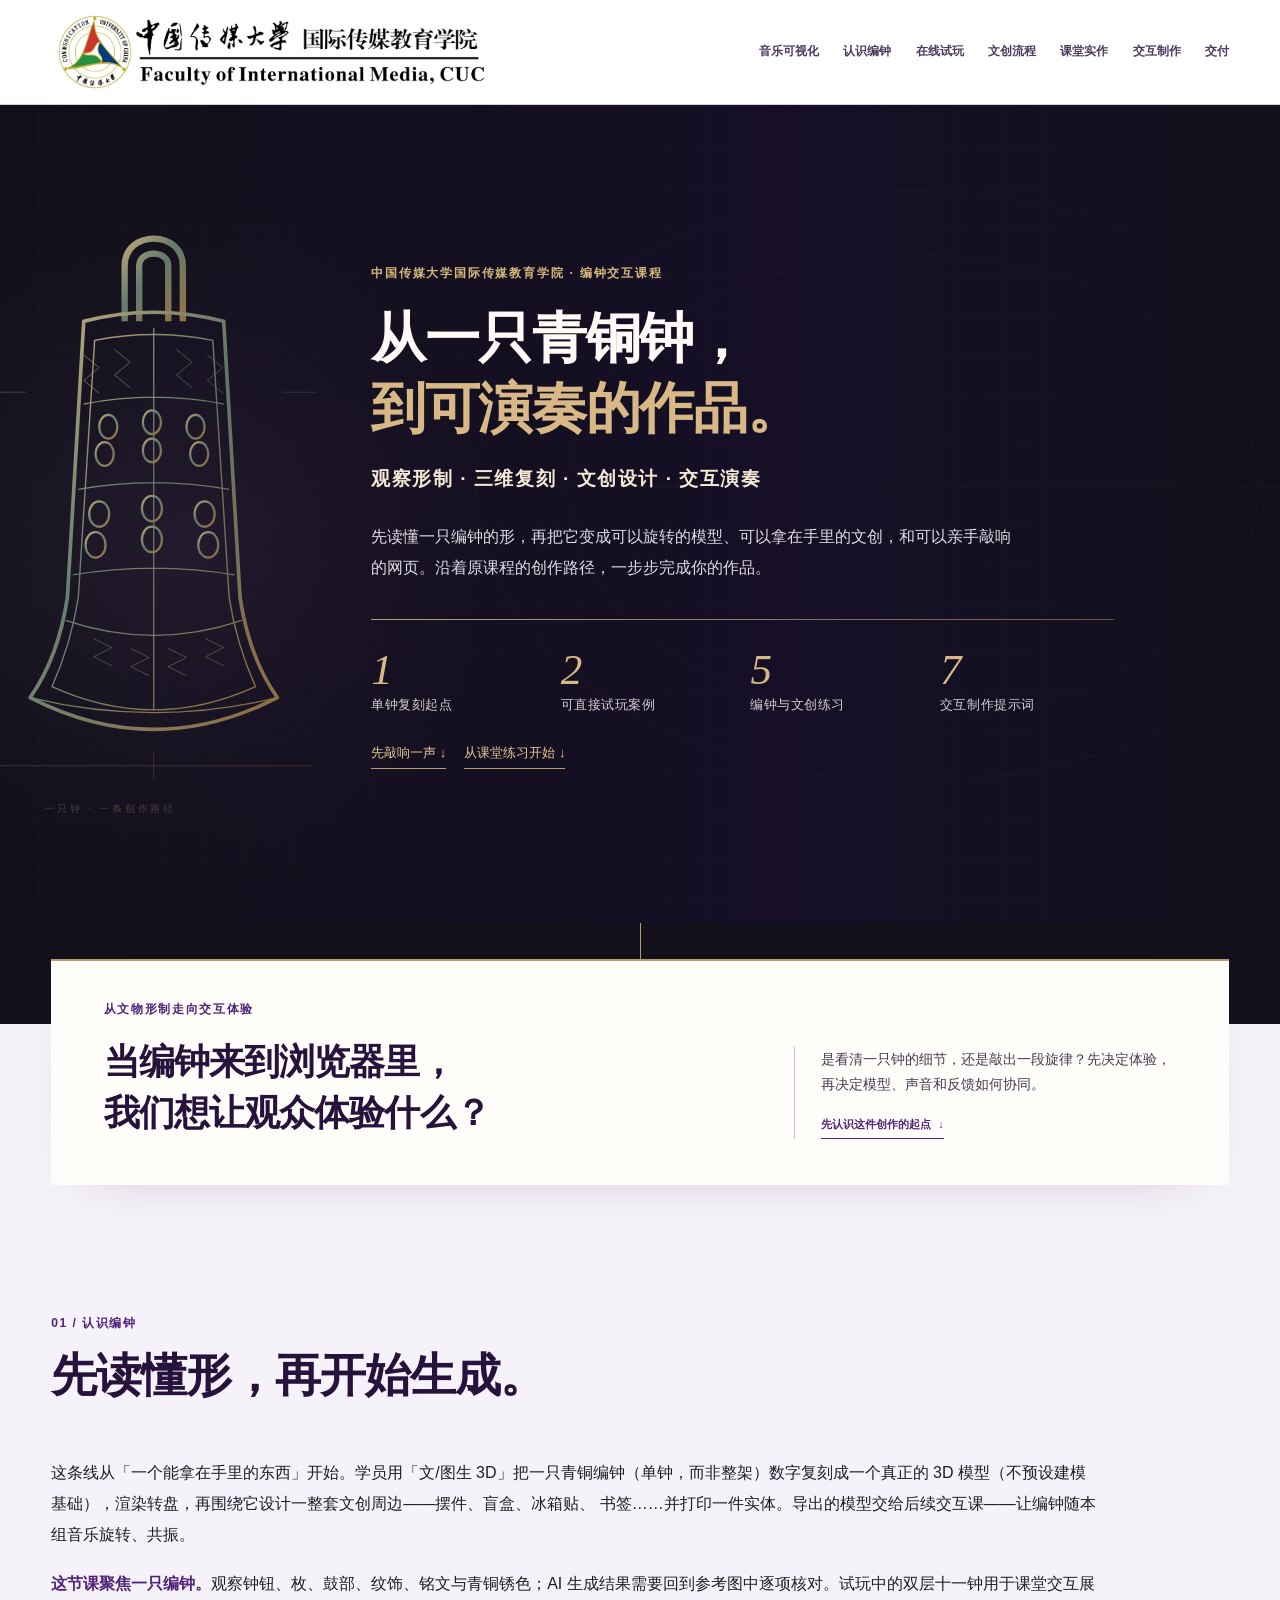
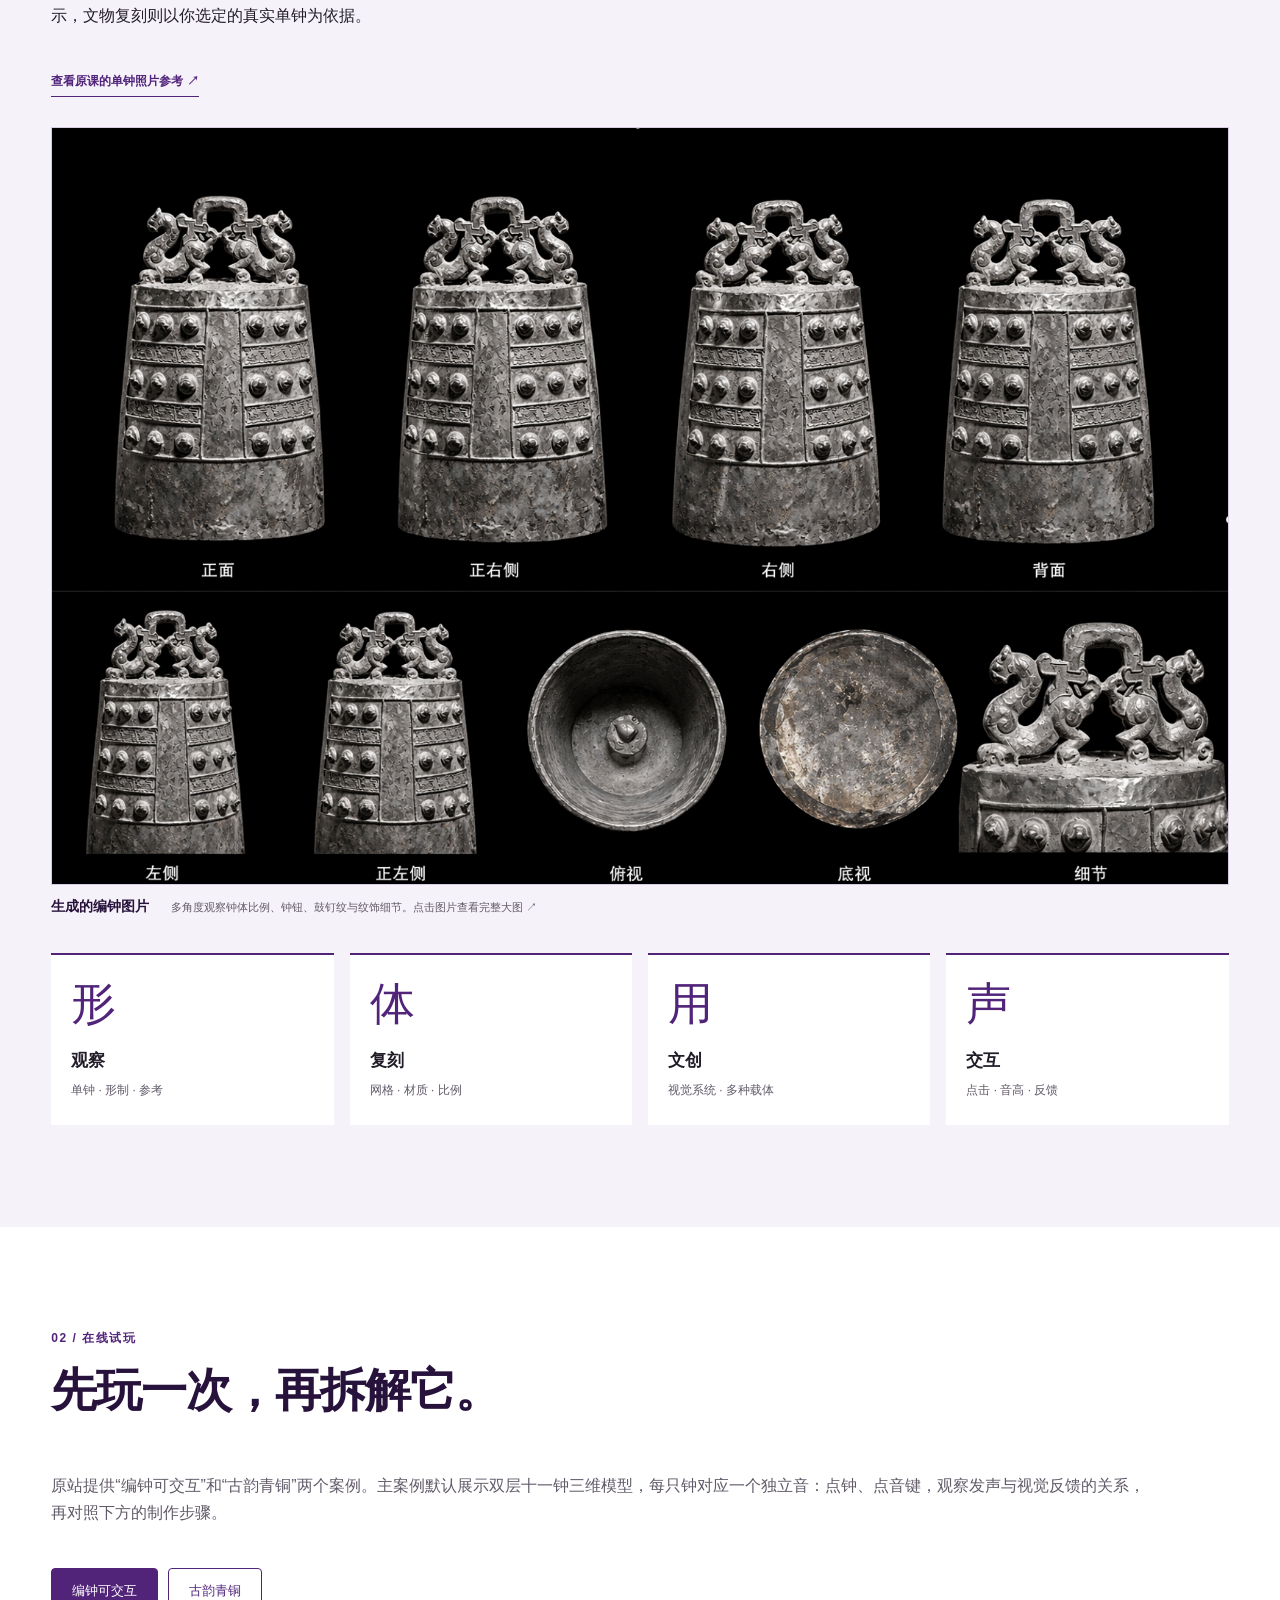
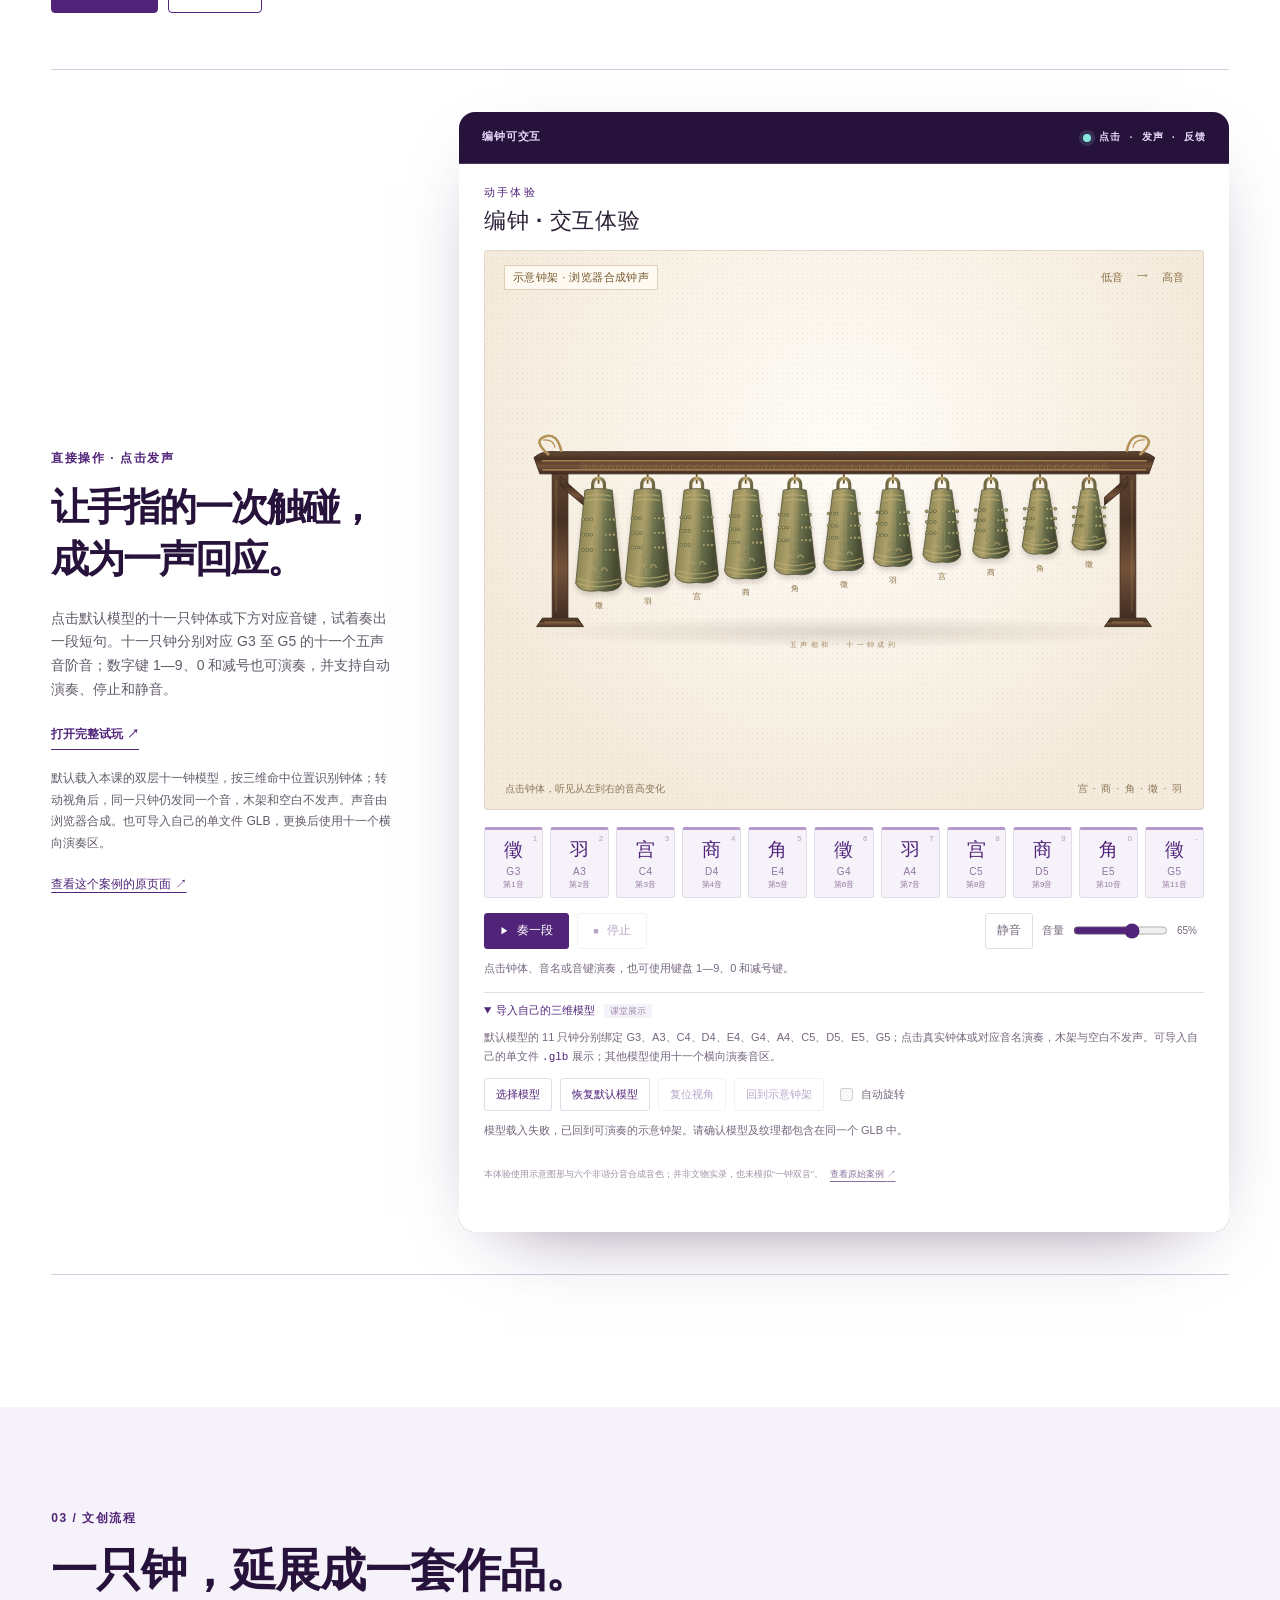
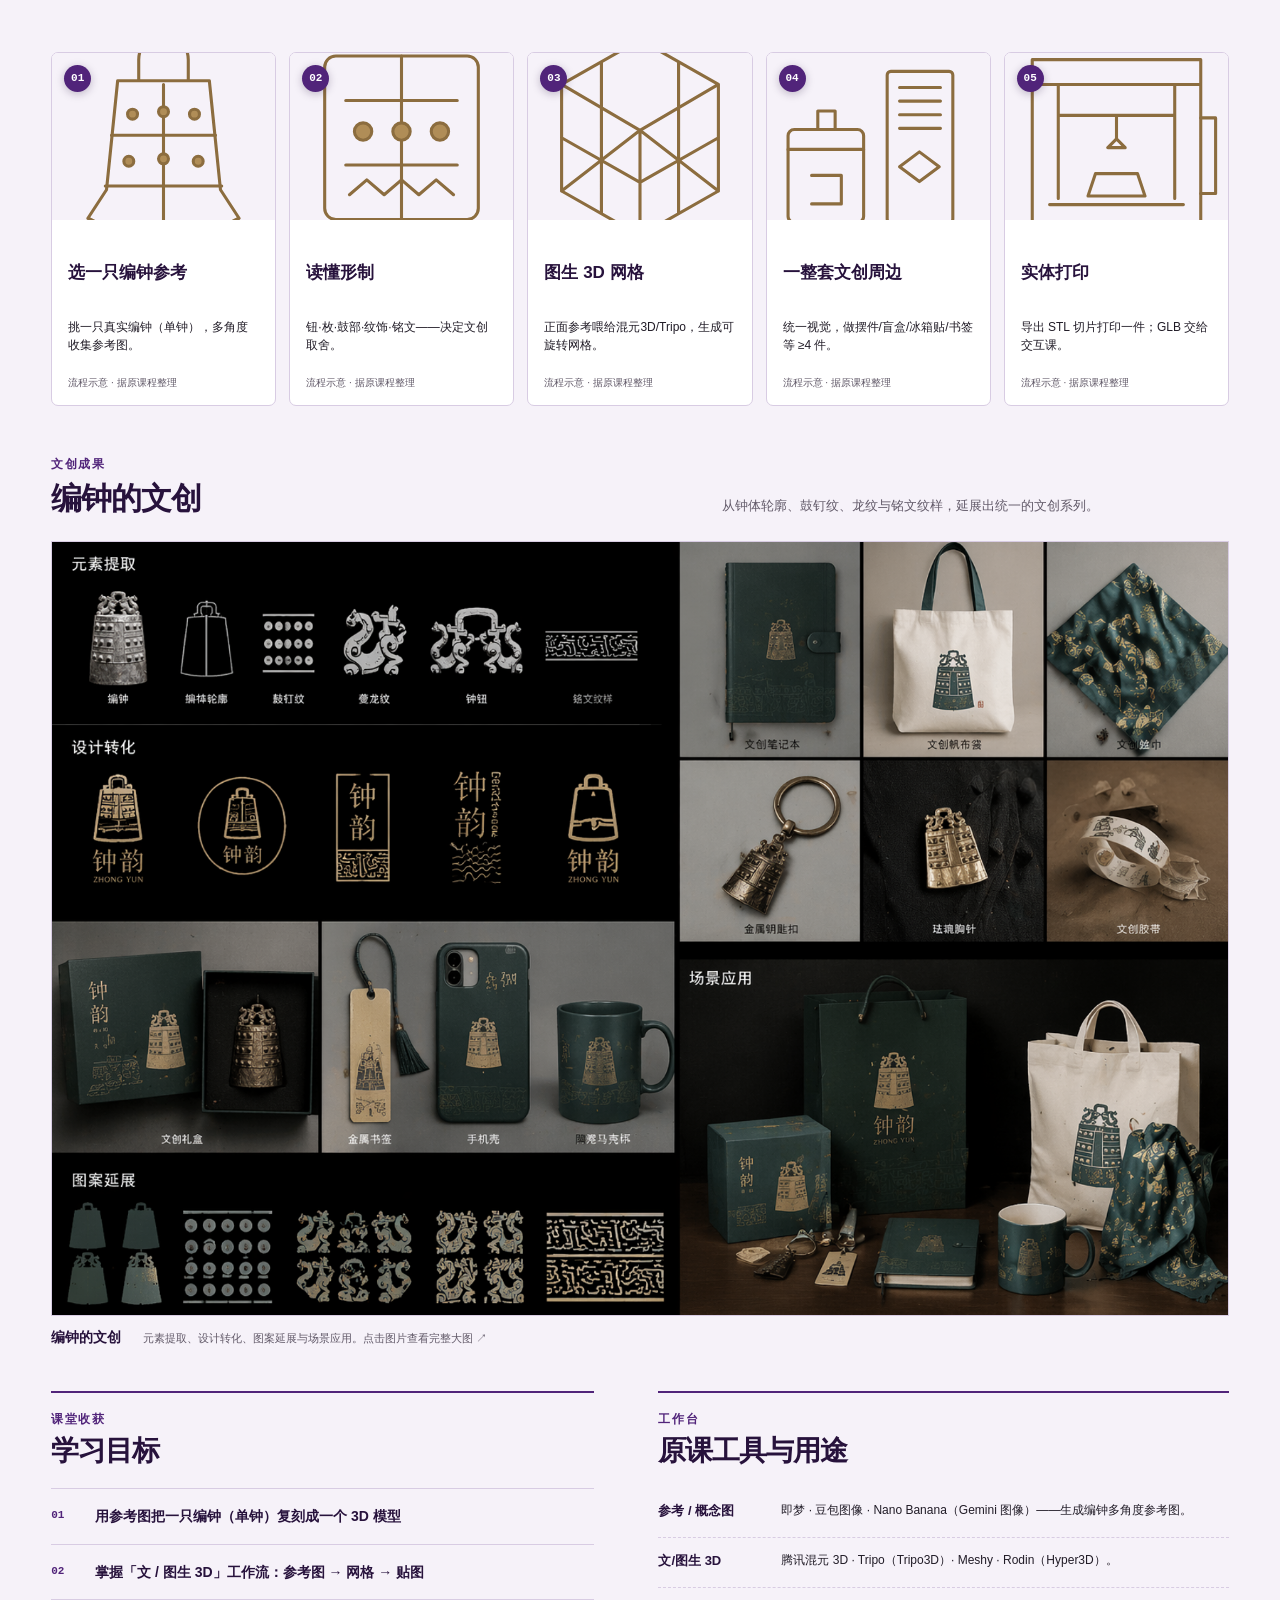
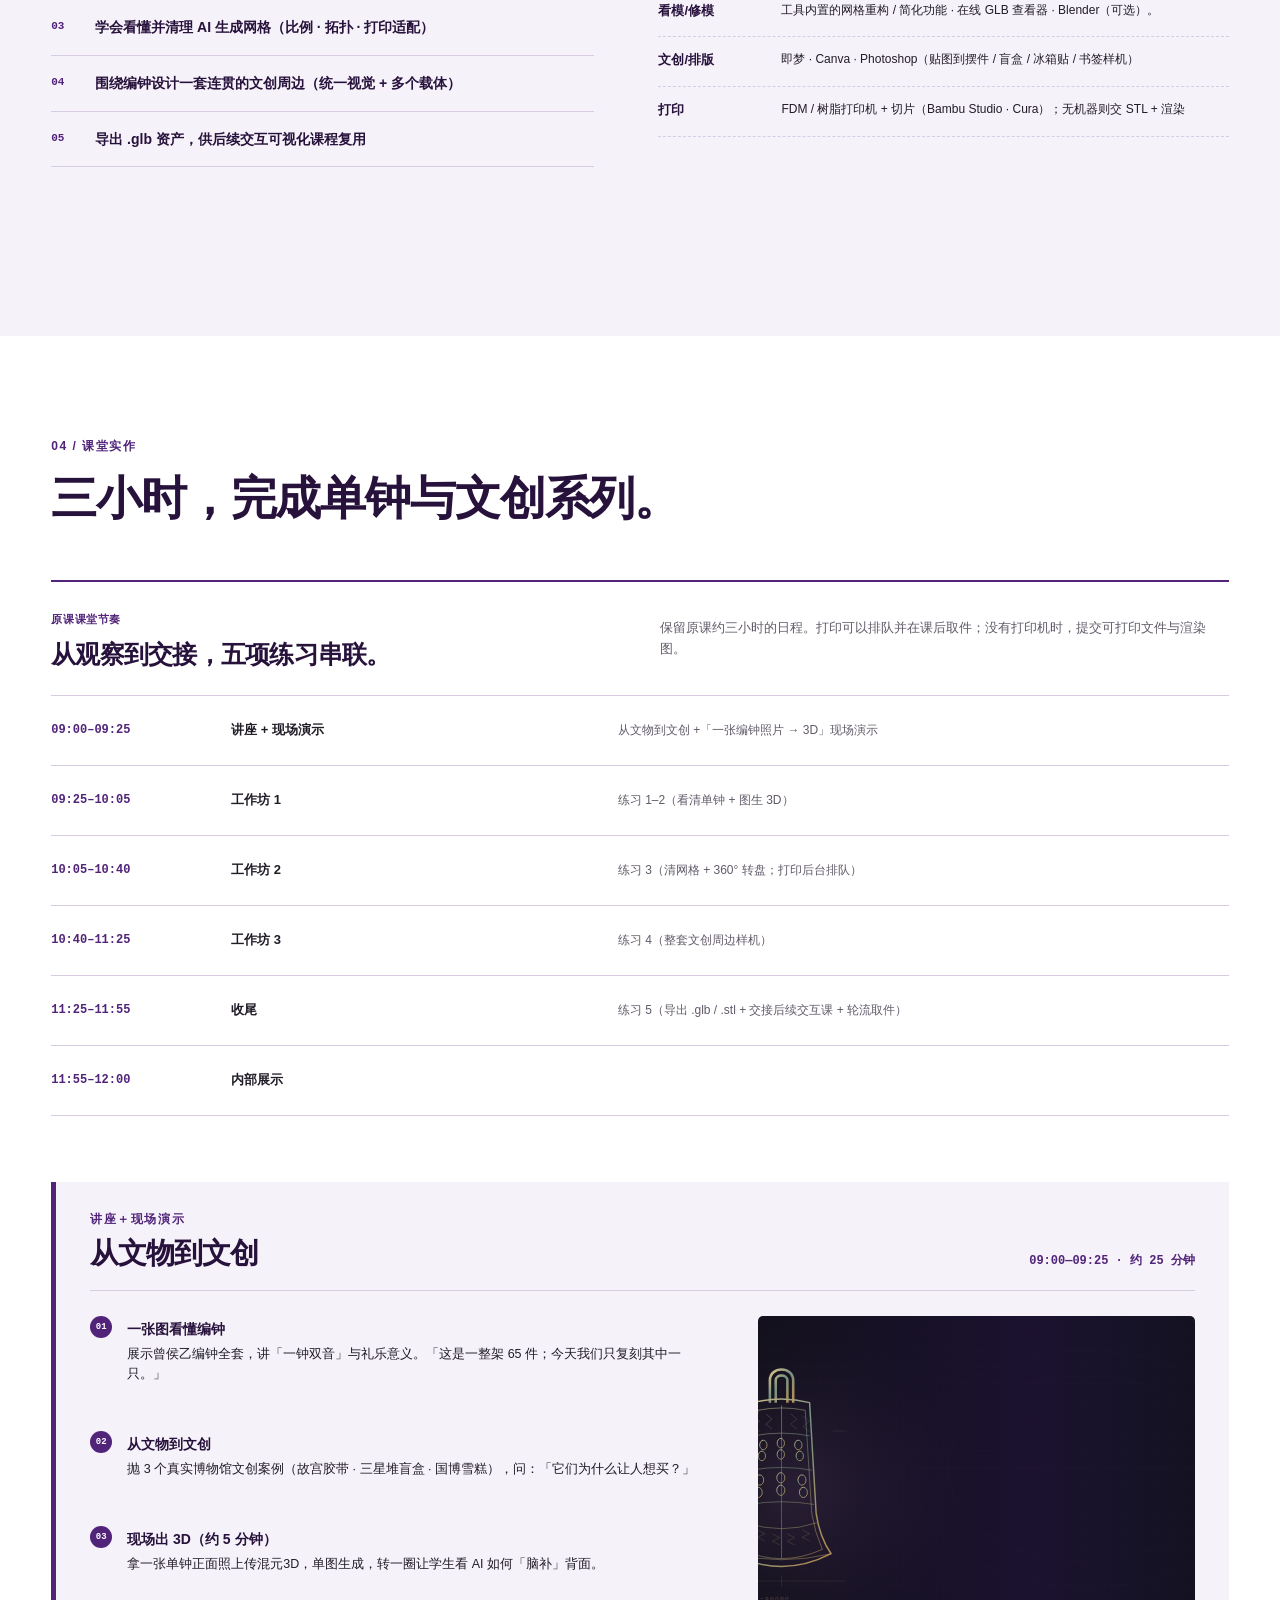
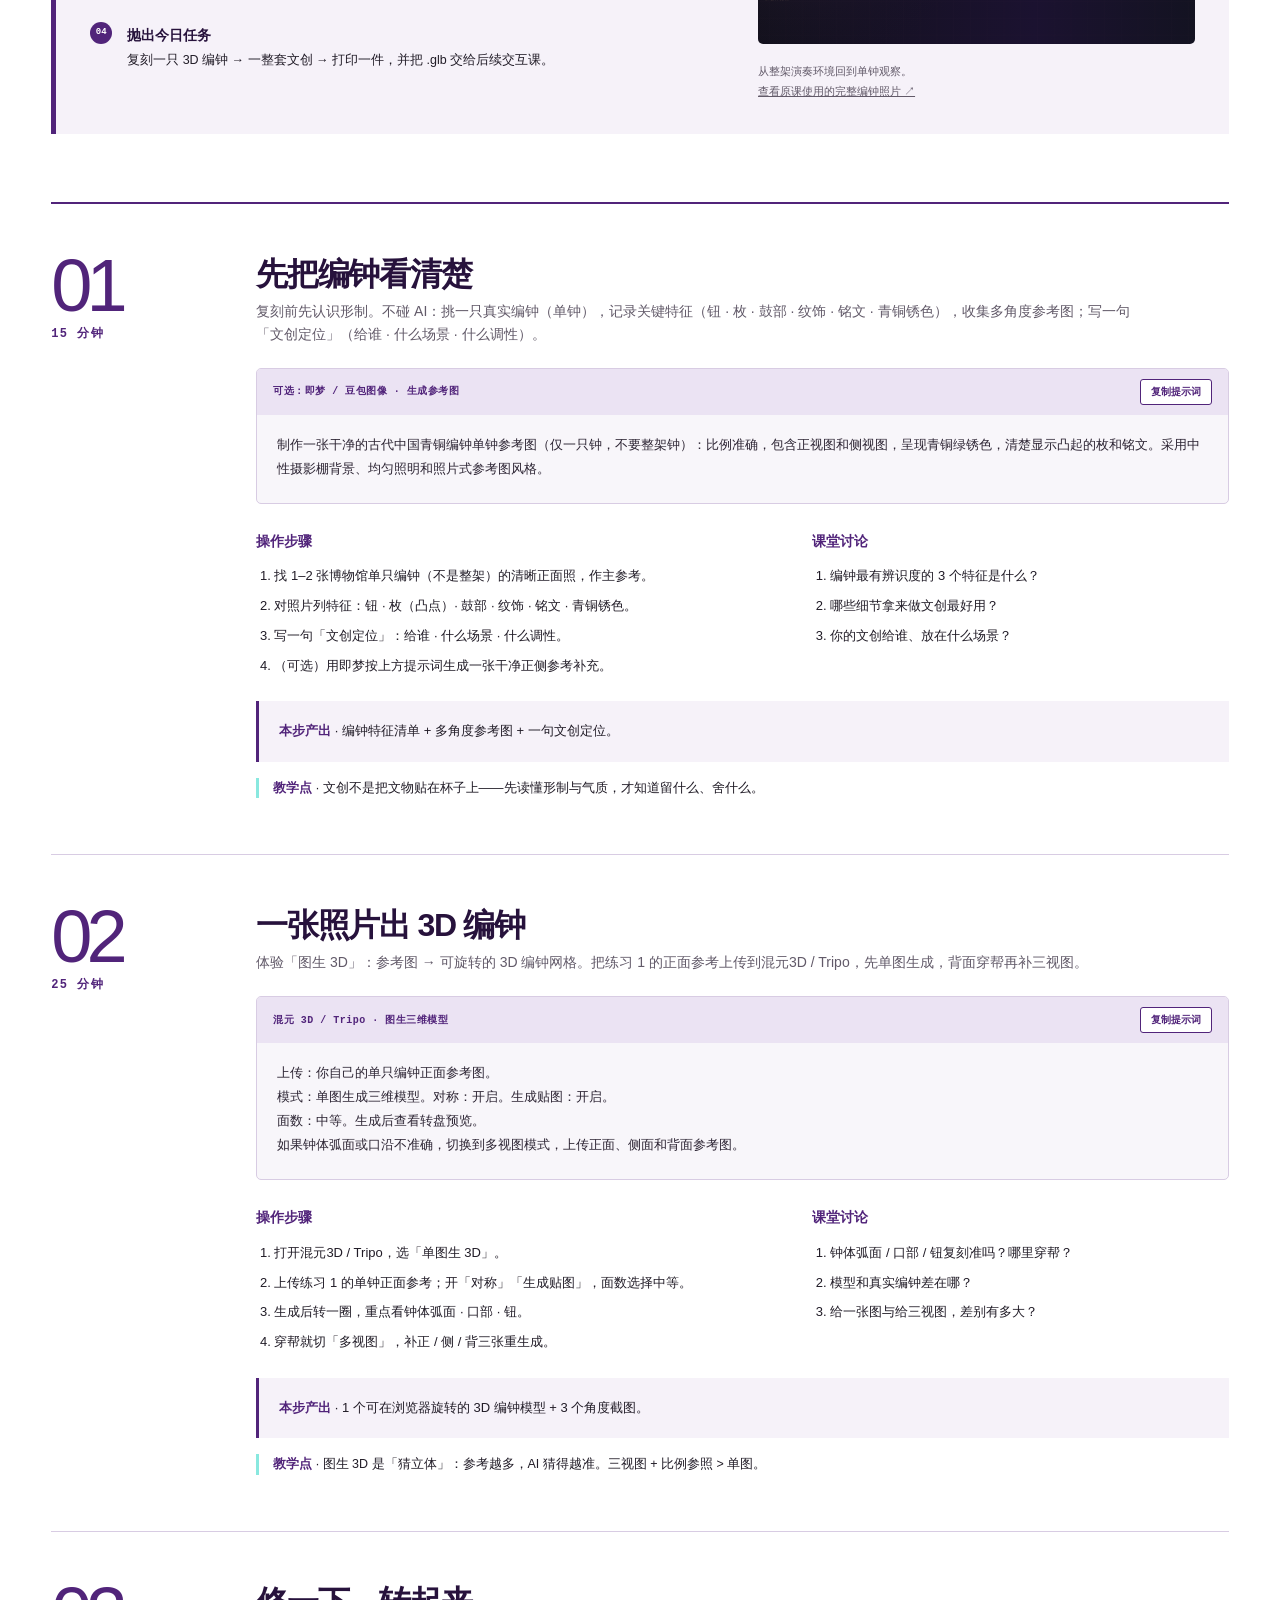
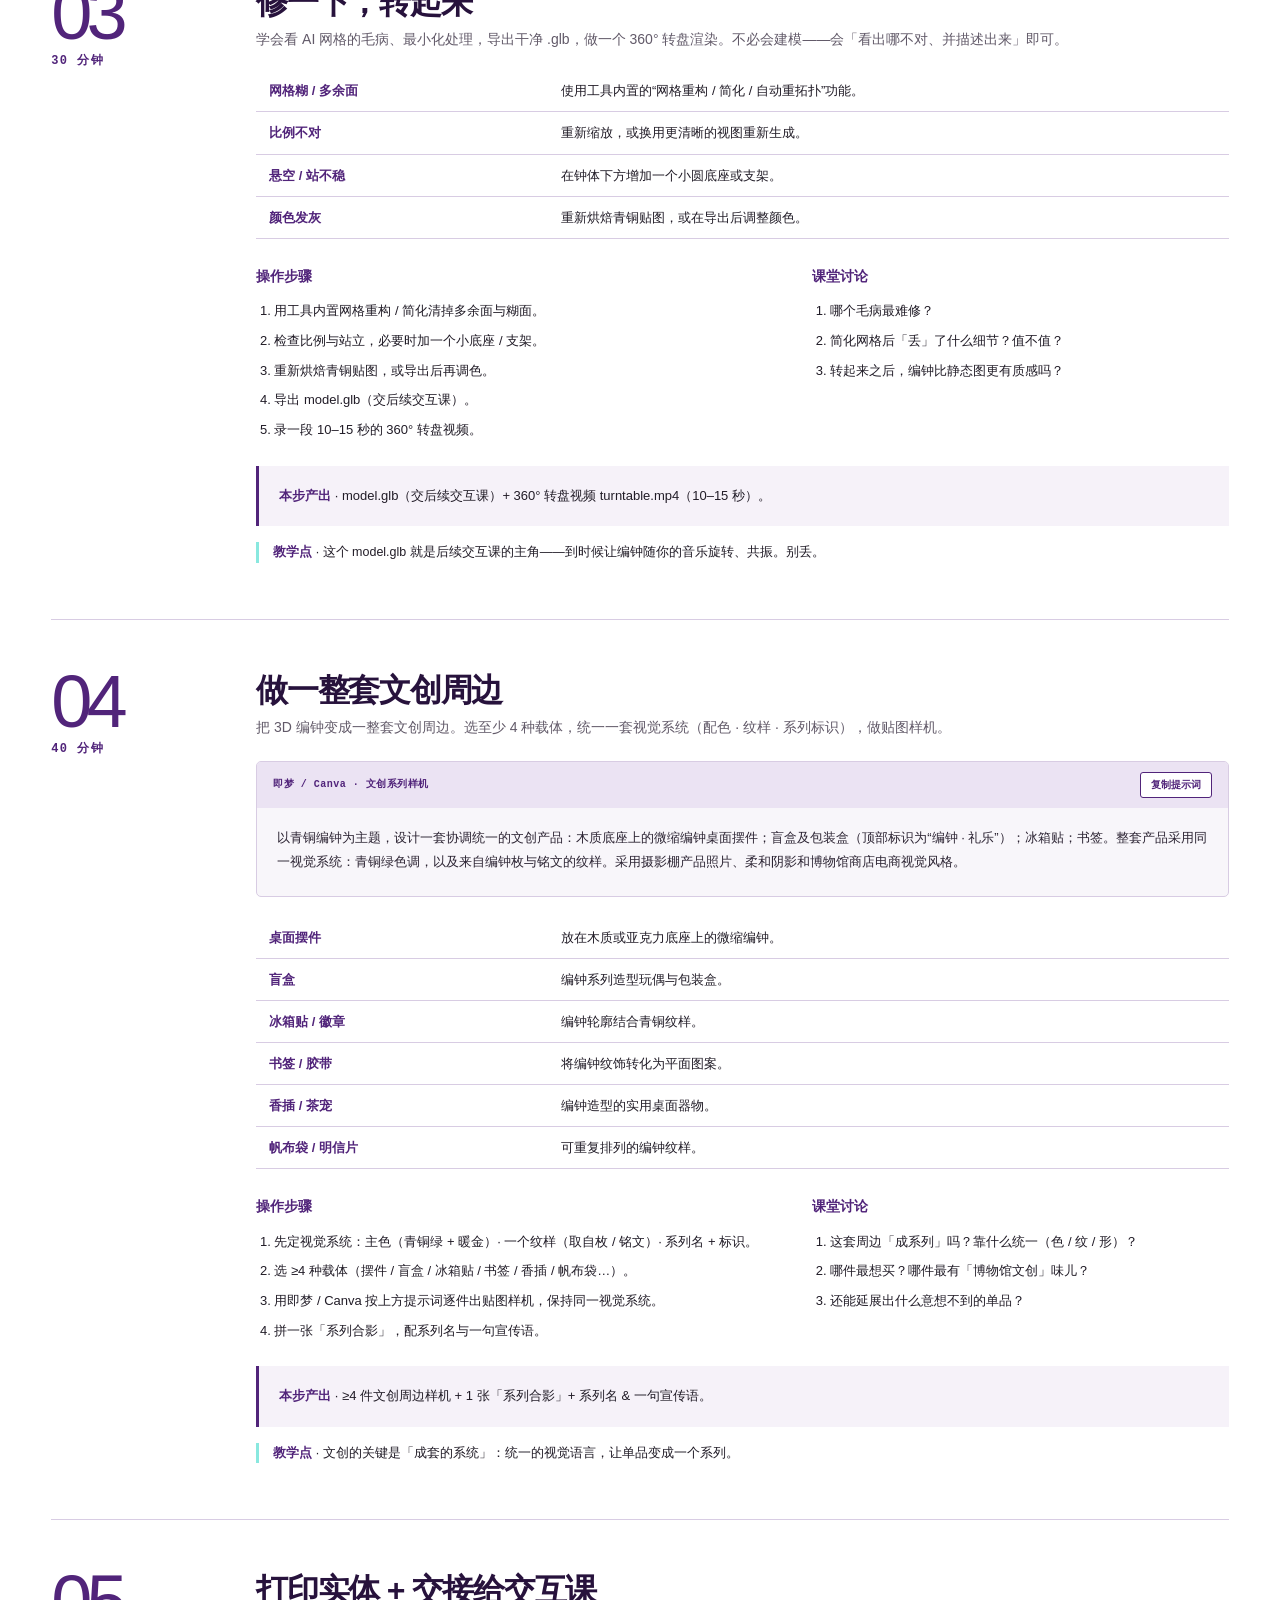
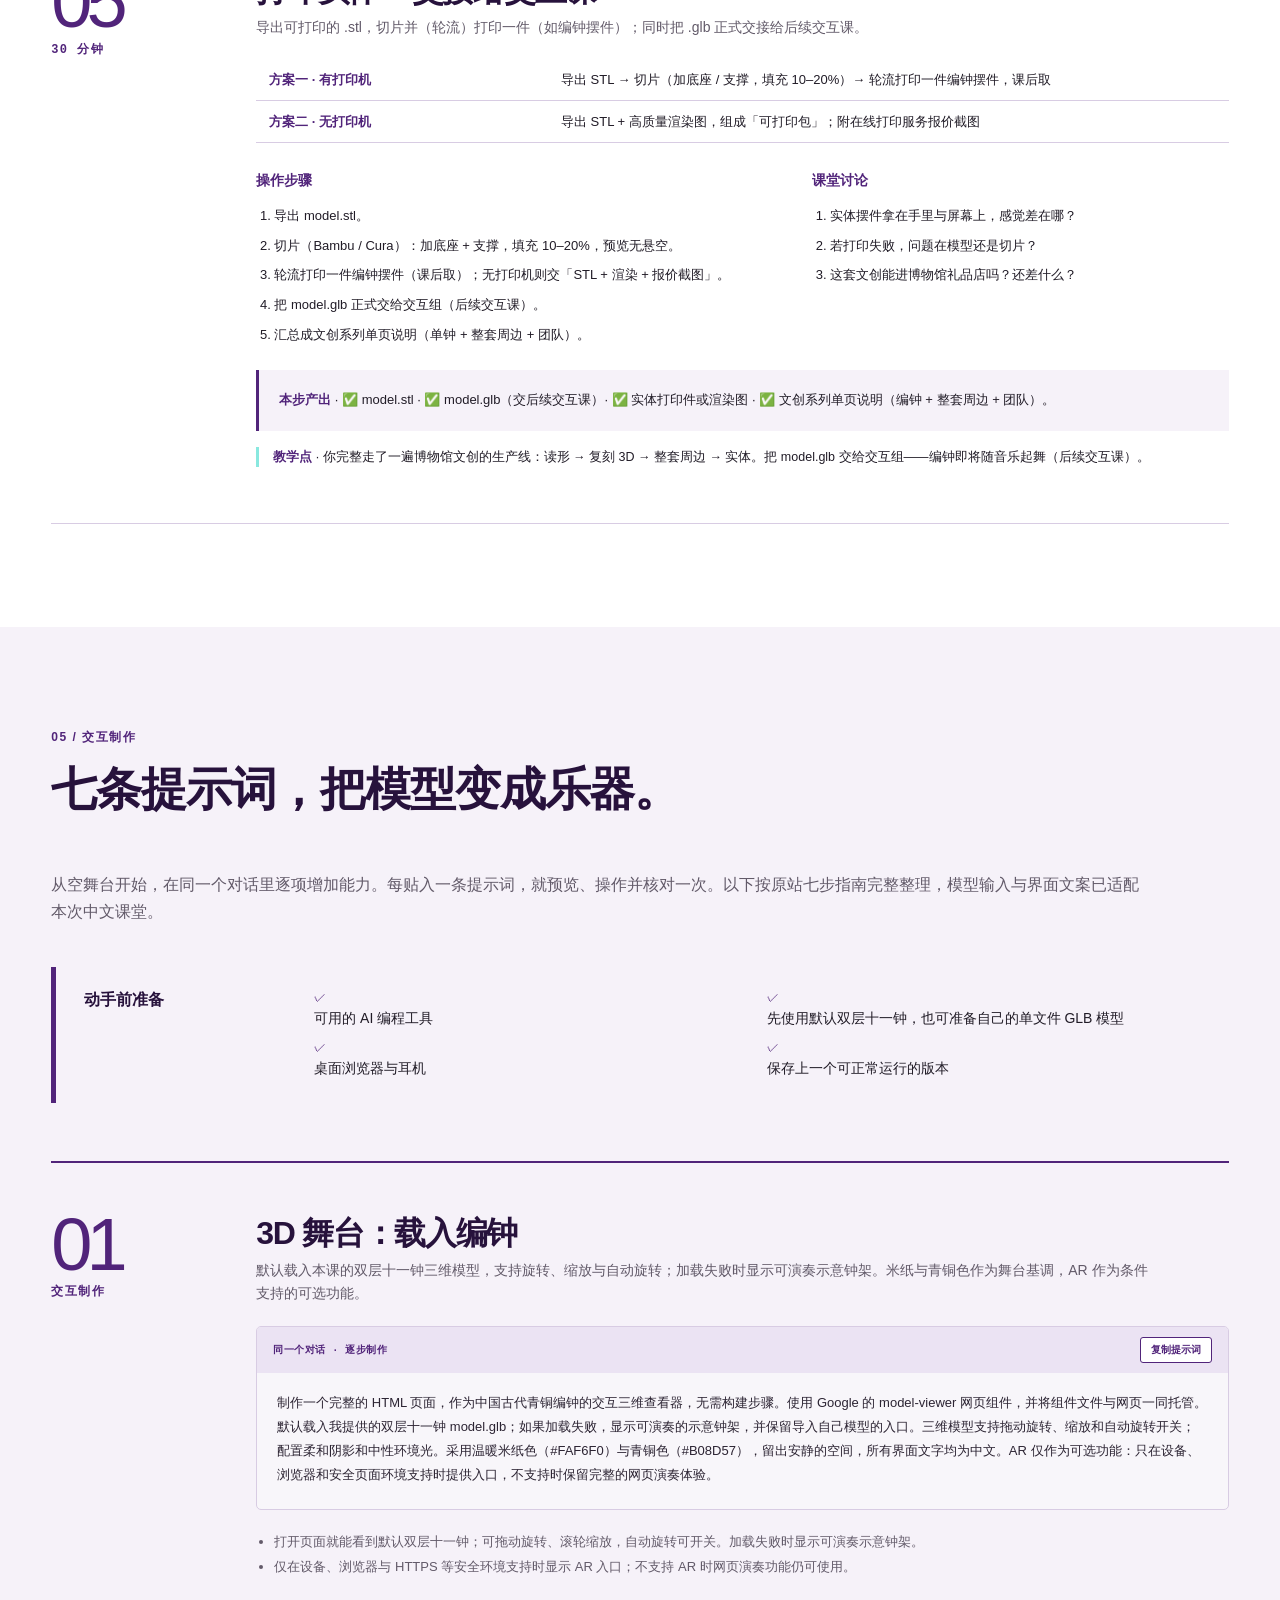
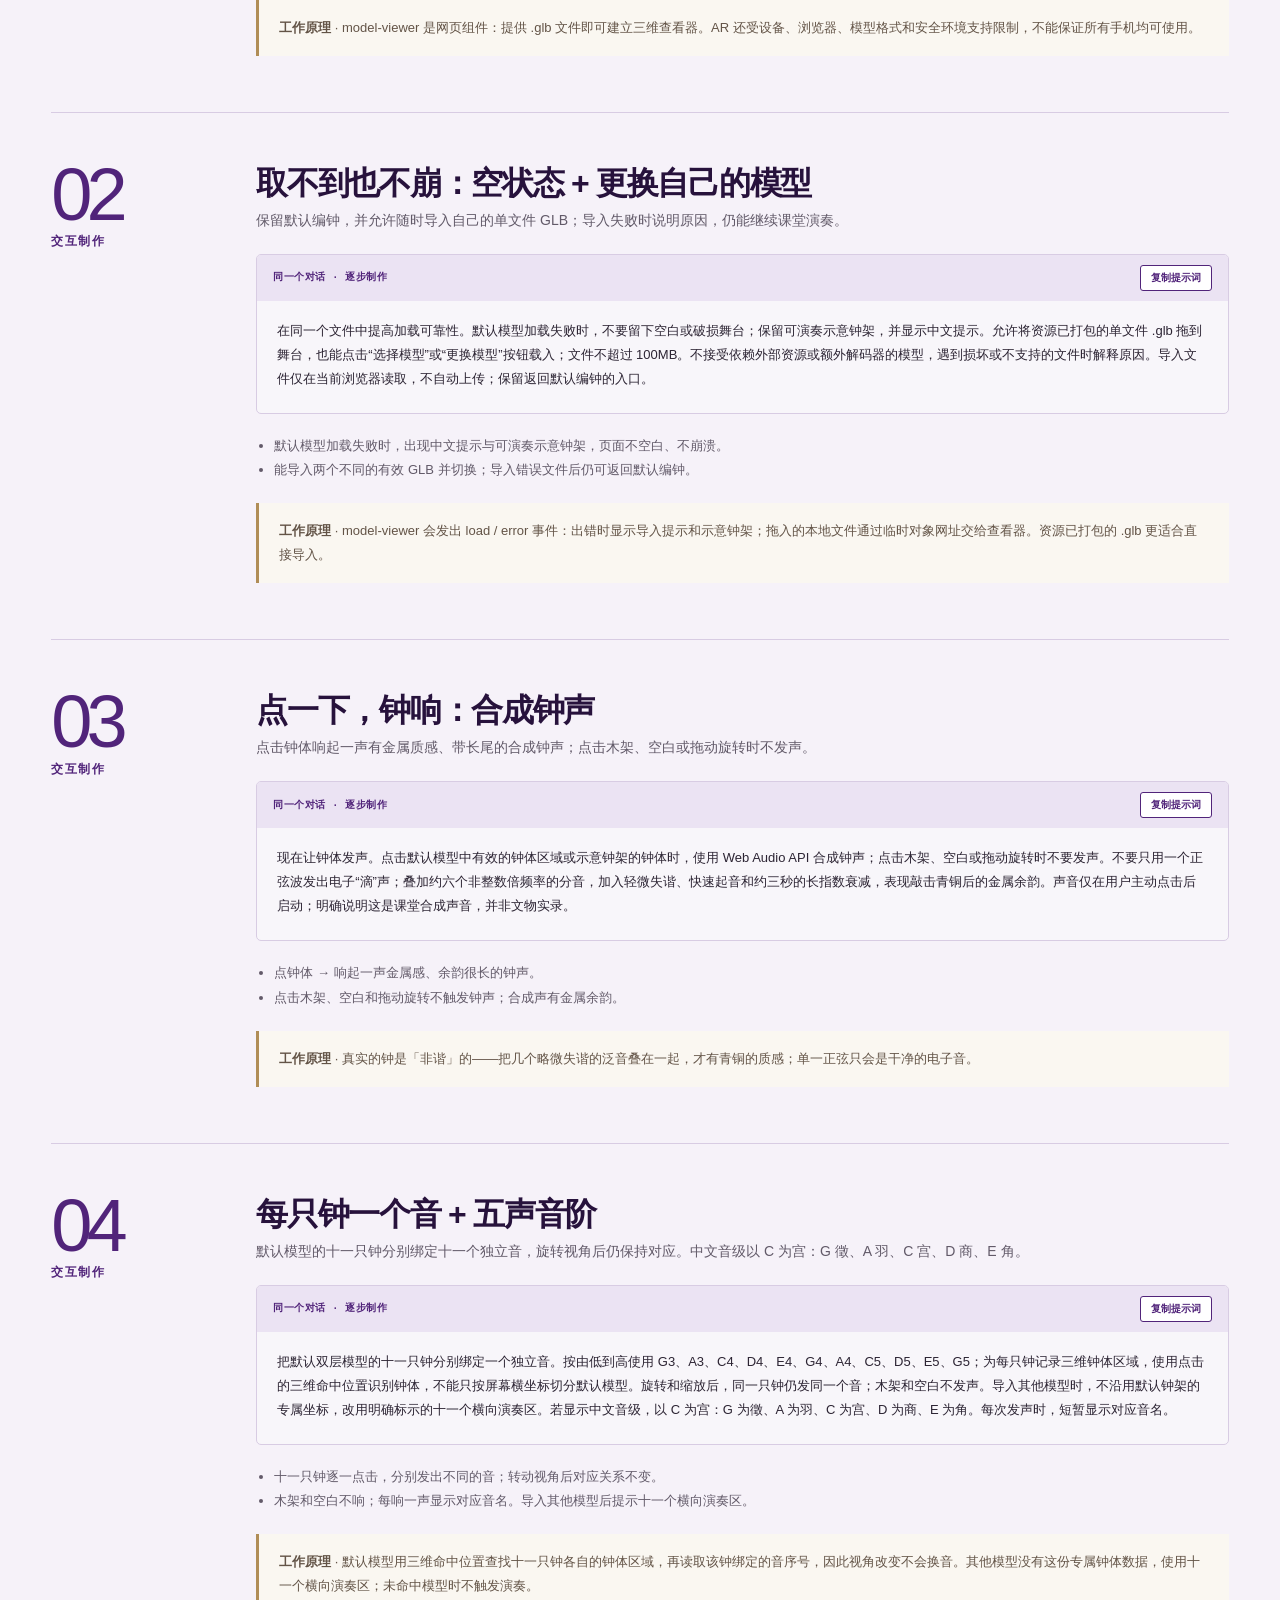
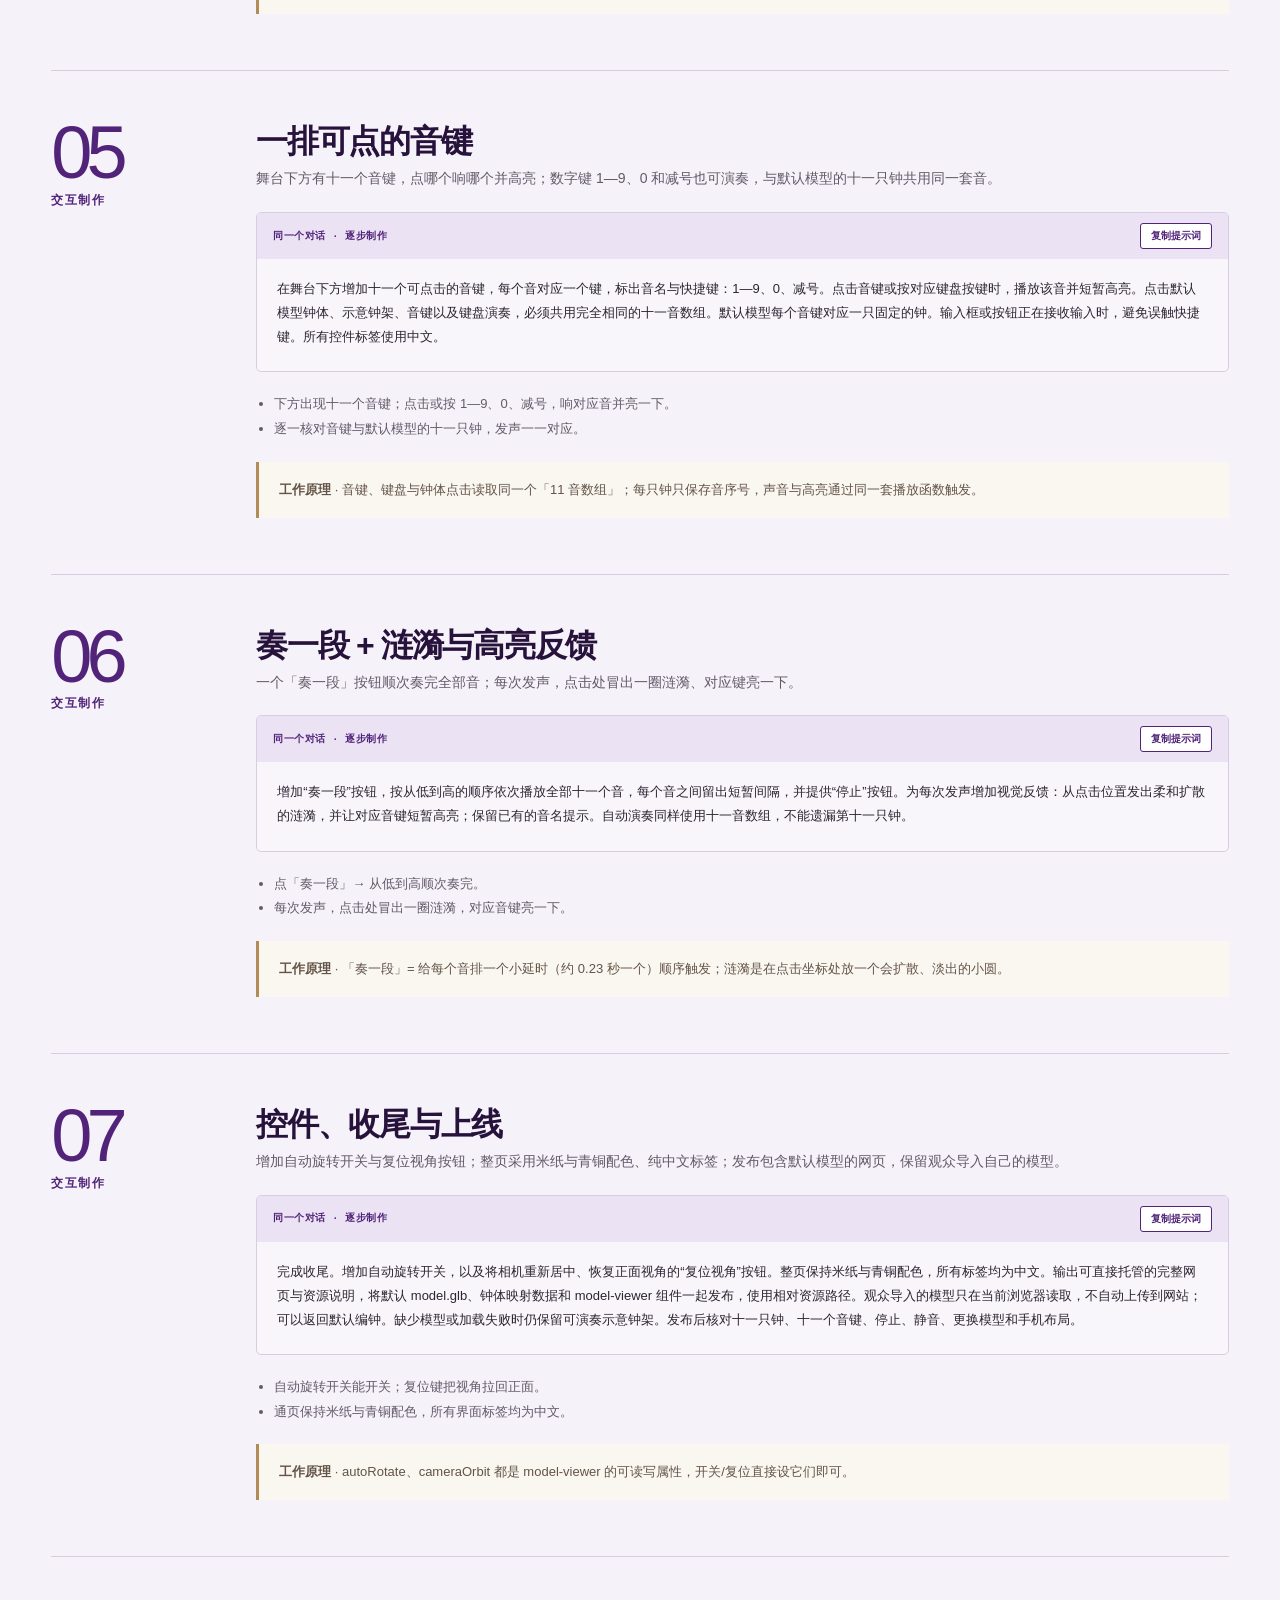
==== commit 081dfe27: "Set default eleven-bell model with one note per bell" ====
--- a/bianzhong/index.html
+++ b/bianzhong/index.html
@@ -1,11 +1,11 @@
 <!DOCTYPE html>
 
-<html lang="zh-CN"><head><meta charset="utf-8"/><meta content="width=device-width, initial-scale=1" name="viewport"/><meta content="#51247a" name="theme-color"/><meta content="中国传媒大学国际传媒教育学院编钟交互课程：从单钟观察、三维复刻到文创周边与浏览器演奏，包含两个试玩案例、五项练习和七步中文制作指南。" name="description"/><title>编钟，从器到声｜中国传媒大学国际传媒教育学院</title><link href="styles.css?v=bell-nav-1" rel="stylesheet"/><link href="course.css?v=taller-stage-1" rel="stylesheet"/><script defer="" src="app.js"></script><script defer="" src="course.js"></script></head>
+<html lang="zh-CN"><head><meta charset="utf-8"/><meta content="width=device-width, initial-scale=1" name="viewport"/><meta content="#51247a" name="theme-color"/><meta content="中国传媒大学国际传媒教育学院编钟交互课程：从单钟观察、三维复刻到文创周边与浏览器演奏，包含两个试玩案例、五项练习和七步中文制作指南。" name="description"/><title>编钟，从器到声｜中国传媒大学国际传媒教育学院</title><link href="styles.css" rel="stylesheet"/><link href="course.css?v=default-bells-1" rel="stylesheet"/><script defer="" src="app.js"></script><script defer="" src="course.js"></script></head>
 <body class="bianzhong-page"><a class="skip-link" href="#main">跳到正文</a>
 <header class="site-header"><div class="header-inner"><a aria-label="编钟课程首页" class="identity" href="#main"><img alt="中国传媒大学国际传媒教育学院标识" class="cuc-logo" height="475" src="assets/cuc-logo.jpg" width="2480"/></a><button aria-controls="site-nav" aria-expanded="false" class="menu-toggle" type="button">菜单</button><nav aria-label="课程章节" class="site-nav" id="site-nav"><a href="../index.html">音乐可视化</a><a href="#understand">认识编钟</a><a href="#experience">在线试玩</a><a href="#process">文创流程</a><a href="#workshop">课堂实作</a><a href="#build">交互制作</a><a href="#handoff">交付</a></nav></div></header>
 <main id="main"><section aria-labelledby="opening-title" class="opening"><div class="opening-inner"><p class="opening-kicker">中国传媒大学国际传媒教育学院 · 编钟交互课程</p><h1 id="opening-title">从一只青铜钟，<br/><em>到可演奏的作品。</em></h1><p class="opening-subtitle">观察形制 · 三维复刻 · 文创设计 · 交互演奏</p><div class="opening-copy"><p lang="zh-CN">先读懂一只编钟的形，再把它变成可以旋转的模型、可以拿在手里的文创，和可以亲手敲响的网页。沿着原课程的创作路径，一步步完成你的作品。</p></div><div aria-hidden="true" class="opening-rule"></div><div aria-label="课程概览" class="opening-stats"><div><strong>1</strong><span>单钟复刻起点</span></div><div><strong>2</strong><span>可直接试玩案例</span></div><div><strong>5</strong><span>编钟与文创练习</span></div><div><strong>7</strong><span>交互制作提示词</span></div></div><div class="opening-actions"><a href="#experience">先敲响一声 ↓</a><a href="#workshop">从课堂练习开始 ↓</a></div></div></section>
 <section aria-labelledby="bridge-title" class="opening-bridge"><div class="opening-bridge-inner"><p class="bridge-kicker">从文物形制走向交互体验</p><div class="bridge-grid"><h2 id="bridge-title">当编钟来到浏览器里，<br/>我们想让观众体验什么？</h2><div class="bridge-copy"><p lang="zh-CN">是看清一只钟的细节，还是敲出一段旋律？先决定体验，再决定模型、声音和反馈如何协同。</p><a href="#understand">先认识这件创作的起点 ↓</a></div></div></div></section>
-<section aria-labelledby="understand-title" class="section section-light" id="understand"><div class="section-wrap"><div class="section-heading"><p class="chapter">01 / 认识编钟</p><h2 id="understand-title">先读懂形，再开始生成。</h2></div><div class="reference-layout reference-layout--generated"><div class="reference-copy"><p>这条线从「一个能拿在手里的东西」开始。学员用「文/图生 3D」把一只青铜编钟（单钟，而非整架）数字复刻成一个真正的 3D 模型（不预设建模基础），渲染转盘，再围绕它设计一整套文创周边——摆件、盲盒、冰箱贴、 书签……并打印一件实体。导出的模型交给后续交互课——让编钟随本组音乐旋转、共振。</p><p><strong>这节课聚焦一只编钟。</strong>观察钟钮、枚、鼓部、纹饰、铭文与青铜锈色；AI 生成结果需要回到参考图中逐项核对。试玩钟架用于演奏示意，文物复刻则以你选定的真实单钟为依据。</p><a class="demo-open-link" href="https://upload.wikimedia.org/wikipedia/commons/e/e4/Bell_%28zhong%29%2C_China%2C_Zhou_dynasty%2C_1000-256_BC%2C_bronze_-_Fitchburg_Art_Museum_-_DSC08966.JPG" rel="noopener" target="_blank">查看原课的单钟照片参考 ↗</a></div><figure class="reference-figure result-figure" id="generated-bell-result"><a aria-label="查看生成的编钟图片完整大图" href="assets/generated-bell-views.png" rel="noopener" target="_blank"><img alt="生成的编钟图片：正面、正右侧、右侧、背面、左侧、正左侧、俯视、底视及细节" height="1028" loading="lazy" src="assets/generated-bell-views.png" width="1599"/></a><figcaption><strong>生成的编钟图片</strong><span>多角度观察钟体比例、钟钮、鼓钉纹与纹饰细节。点击图片查看完整大图 ↗</span></figcaption></figure></div><div aria-label="编钟创作路径" class="mapping-strip"><div><span class="mapping-symbol">形</span><strong>观察</strong><small>单钟 · 形制 · 参考</small></div><div><span class="mapping-symbol">体</span><strong>复刻</strong><small>网格 · 材质 · 比例</small></div><div><span class="mapping-symbol">用</span><strong>文创</strong><small>视觉系统 · 多种载体</small></div><div><span class="mapping-symbol">声</span><strong>交互</strong><small>点击 · 音高 · 反馈</small></div></div></div></section><section aria-labelledby="experience-title" class="section studio-section" id="experience"><div class="section-wrap"><div class="section-heading"><p class="chapter">02 / 在线试玩</p><h2 id="experience-title">先玩一次，再拆解它。</h2></div><div class="studio-intro"><p lang="zh-CN">原站提供“编钟可交互”和“古韵青铜”两个案例。本页将它们整理为中文试玩：点钟、点音键，观察发声与视觉反馈的关系，再对照下方的制作步骤。</p></div><div aria-label="选择试玩案例" class="case-switch" role="group"><button aria-pressed="true" data-demo="play.html?v=taller-stage-1" data-name="编钟可交互" data-source="https://haner199022.github.io/ireland-study-tour/bianzhong.html" type="button">编钟可交互</button><button aria-pressed="false" data-demo="bronze-demo.html" data-name="古韵青铜" data-source="https://haner199022.github.io/ireland-study-tour/examples/elegant_bianzhong.html" type="button">古韵青铜</button></div><div class="studio-demo"><div class="studio-demo-copy"><p class="chapter">直接操作 · 点击发声</p><h3>让手指的一次触碰，<br/>成为一声回应。</h3><p lang="zh-CN">点击钟体或下方音键；先比较左右位置的音高，再试着奏出一段短句。主案例也支持数字键 1—0、自动演奏、停止和静音。</p><a class="demo-open-link demo-full" href="play.html?v=taller-stage-1" rel="noopener" target="_blank">打开完整试玩 ↗</a><p class="demo-status">默认显示示意钟架，声音由浏览器合成。要查看自己的真实三维作品，可在“编钟可交互”中导入单文件 GLB 模型。</p><p class="demo-source"><a href="https://haner199022.github.io/ireland-study-tour/bianzhong.html" id="demo-source" rel="noopener" target="_blank">查看这个案例的原页面 ↗</a></p></div><div class="demo-panel"><div class="demo-head"><span id="demo-name">编钟可交互</span><span class="live-indicator"><i></i> 点击 · 发声 · 反馈</span></div><iframe allow="autoplay; fullscreen; xr-spatial-tracking" allowfullscreen="" class="demo-frame" id="case-frame" loading="eager" src="play.html?v=taller-stage-1" title="编钟可交互：中文演奏试玩"></iframe></div></div></div></section><section aria-labelledby="process-title" class="section section-light" id="process"><div class="section-wrap"><div class="section-heading"><p class="chapter">03 / 文创流程</p><h2 id="process-title">一只钟，延展成一套作品。</h2></div><div class="production-grid"><article class="production-card"><div class="production-image"><img alt="选一只编钟参考流程示意" loading="lazy" src="assets/process-1.svg"/><span>01</span></div><div class="production-copy"><h4>选一只编钟参考</h4><p lang="zh-CN">挑一只真实编钟（单钟），多角度收集参考图。</p><small class="production-credit">流程示意 · 据原课程整理</small></div></article><article class="production-card"><div class="production-image"><img alt="读懂形制流程示意" loading="lazy" src="assets/process-2.svg"/><span>02</span></div><div class="production-copy"><h4>读懂形制</h4><p lang="zh-CN">钮·枚·鼓部·纹饰·铭文——决定文创取舍。</p><small class="production-credit">流程示意 · 据原课程整理</small></div></article><article class="production-card"><div class="production-image"><img alt="图生 3D 网格流程示意" loading="lazy" src="assets/process-3.svg"/><span>03</span></div><div class="production-copy"><h4>图生 3D 网格</h4><p lang="zh-CN">正面参考喂给混元3D/Tripo，生成可旋转网格。</p><small class="production-credit">流程示意 · 据原课程整理</small></div></article><article class="production-card"><div class="production-image"><img alt="一整套文创周边流程示意" loading="lazy" src="assets/process-4.svg"/><span>04</span></div><div class="production-copy"><h4>一整套文创周边</h4><p lang="zh-CN">统一视觉，做摆件/盲盒/冰箱贴/书签等 ≥4 件。</p><small class="production-credit">流程示意 · 据原课程整理</small></div></article><article class="production-card"><div class="production-image"><img alt="实体打印流程示意" loading="lazy" src="assets/process-5.svg"/><span>05</span></div><div class="production-copy"><h4>实体打印</h4><p lang="zh-CN">导出 STL 切片打印一件；GLB 交给交互课。</p><small class="production-credit">流程示意 · 据原课程整理</small></div></article></div><section aria-labelledby="merch-result-title" class="merch-result"><div class="production-heading"><div><p class="chapter">文创成果</p><h3 id="merch-result-title">编钟的文创</h3></div><p>从钟体轮廓、鼓钉纹、龙纹与铭文纹样，延展出统一的文创系列。</p></div><figure class="result-figure" id="bell-merch-result"><a aria-label="查看编钟文创完整大图" href="assets/bell-cultural-products.png" rel="noopener" target="_blank"><img alt="编钟文创设计展示：元素提取、钟韵标识、图案延展，以及笔记本、帆布袋、丝巾、钥匙扣、胸针、胶带、礼盒、书签、手机壳与马克杯" height="1088" loading="lazy" src="assets/bell-cultural-products.png" width="1653"/></a><figcaption><strong>编钟的文创</strong><span>元素提取、设计转化、图案延展与场景应用。点击图片查看完整大图 ↗</span></figcaption></figure></section><div class="bell-workspace studio-learning"><section class="learning-objectives"><div class="learning-heading"><p class="chapter">课堂收获</p><h3>学习目标</h3></div><ol class="learning-list"><li><span class="learning-number">01</span><div><strong>用参考图把一只编钟（单钟）复刻成一个 3D 模型</strong></div></li><li><span class="learning-number">02</span><div><strong>掌握「文 / 图生 3D」工作流：参考图 → 网格 → 贴图</strong></div></li><li><span class="learning-number">03</span><div><strong>学会看懂并清理 AI 生成网格（比例 · 拓扑 · 打印适配）</strong></div></li><li><span class="learning-number">04</span><div><strong>围绕编钟设计一套连贯的文创周边（统一视觉 + 多个载体）</strong></div></li><li><span class="learning-number">05</span><div><strong>导出 .glb 资产，供后续交互可视化课程复用</strong></div></li></ol></section><aside class="learning-tools"><div class="learning-heading"><p class="chapter">工作台</p><h3>原课工具与用途</h3></div><dl class="learning-tool-list"><div><dt>参考 / 概念图</dt><dd>即梦 · 豆包图像 · Nano Banana（Gemini 图像）——生成编钟多角度参考图。</dd></div><div><dt>文/图生 3D</dt><dd>腾讯混元 3D · Tripo（Tripo3D）· Meshy · Rodin（Hyper3D）。</dd></div><div><dt>看模/修模</dt><dd>工具内置的网格重构 / 简化功能 · 在线 GLB 查看器 · Blender（可选）。</dd></div><div><dt>文创/排版</dt><dd>即梦 · Canva · Photoshop（贴图到摆件 / 盲盒 / 冰箱贴 / 书签样机）</dd></div><div><dt>打印</dt><dd>FDM / 树脂打印机 + 切片（Bambu Studio · Cura）；无机器则交 STL + 渲染</dd></div></dl></aside></div></div></section><section aria-labelledby="workshop-title" class="section studio-section" id="workshop"><div class="section-wrap"><div class="section-heading"><p class="chapter">04 / 课堂实作</p><h2 id="workshop-title">三小时，完成单钟与文创系列。</h2></div><div class="class-plan"><div class="class-plan-head"><div><span>原课课堂节奏</span><h3>从观察到交接，五项练习串联。</h3></div><p>保留原课约三小时的日程。打印可以排队并在课后取件；没有打印机时，提交可打印文件与渲染图。</p></div><div class="class-plan-row"><time>09:00–09:25</time><strong>讲座 + 现场演示</strong><span>从文物到文创 +「一张编钟照片 → 3D」现场演示</span></div><div class="class-plan-row"><time>09:25–10:05</time><strong>工作坊 1</strong><span>练习 1–2（看清单钟 + 图生 3D）</span></div><div class="class-plan-row"><time>10:05–10:40</time><strong>工作坊 2</strong><span>练习 3（清网格 + 360° 转盘；打印后台排队）</span></div><div class="class-plan-row"><time>10:40–11:25</time><strong>工作坊 3</strong><span>练习 4（整套文创周边样机）</span></div><div class="class-plan-row"><time>11:25–11:55</time><strong>收尾</strong><span>练习 5（导出 .glb / .stl + 交接后续交互课 + 轮流取件）</span></div><div class="class-plan-row"><time>11:55–12:00</time><strong>内部展示</strong><span></span></div></div><section class="lecture-demo"><div class="lecture-header"><div><p class="chapter">讲座＋现场演示</p><h3>从文物到文创</h3></div><p>09:00—09:25 · 约 25 分钟</p></div><div class="lecture-grid"><ol class="lecture-points"><li><span class="lecture-number">01</span><div><strong>一张图看懂编钟</strong><p lang="zh-CN">展示曾侯乙编钟全套，讲「一钟双音」与礼乐意义。「这是一整架 65 件；今天我们只复刻其中一只。」</p></div></li><li><span class="lecture-number">02</span><div><strong>从文物到文创</strong><p lang="zh-CN">抛 3 个真实博物馆文创案例（故宫胶带 · 三星堆盲盒 · 国博雪糕），问：「它们为什么让人想买？」</p></div></li><li><span class="lecture-number">03</span><div><strong>现场出 3D（约 5 分钟）</strong><p lang="zh-CN">拿一张单钟正面照上传混元3D，单图生成，转一圈让学生看 AI 如何「脑补」背面。</p></div></li><li><span class="lecture-number">04</span><div><strong>抛出今日任务</strong><p lang="zh-CN">复刻一只 3D 编钟 → 一整套文创 → 打印一件，并把 .glb 交给后续交互课。</p></div></li></ol><figure class="lecture-visual"><img alt="青铜编钟的钟钮、凸点和纹样线稿示意" loading="lazy" src="assets/bell-linework.svg"/><figcaption>从整架演奏环境回到单钟观察。<a href="https://upload.wikimedia.org/wikipedia/commons/2/2b/CN_-_Hubei_-_Wuhan_-_Hubei_Provincial_Museum_-_Chime_bells.JPG" rel="noopener" target="_blank">查看原课使用的完整编钟照片 ↗</a></figcaption></figure></div></section><div class="build-steps"><article class="build-step" id="exercise-1"><div class="step-index"><span>01</span><small>15 分钟</small></div><div class="step-body"><h3>先把编钟看清楚</h3><p lang="zh-CN">复刻前先认识形制。不碰 AI：挑一只真实编钟（单钟），记录关键特征（钮 · 枚 · 鼓部 · 纹饰 · 铭文 · 青铜锈色），收集多角度参考图；写一句「文创定位」（给谁 · 什么场景 · 什么调性）。</p><div class="prompt-box"><div class="prompt-head"><span>可选：即梦 / 豆包图像 · 生成参考图</span><button class="copy-prompt" type="button">复制提示词</button></div><pre>制作一张干净的古代中国青铜编钟单钟参考图（仅一只钟，不要整架钟）：比例准确，包含正视图和侧视图，呈现青铜绿锈色，清楚显示凸起的枚和铭文。采用中性摄影棚背景、均匀照明和照片式参考图风格。</pre></div><div class="task-detail"><div><h4>操作步骤</h4><ol><li>找 1–2 张博物馆单只编钟（不是整架）的清晰正面照，作主参考。</li><li>对照片列特征：钮 · 枚（凸点）· 鼓部 · 纹饰 · 铭文 · 青铜锈色。</li><li>写一句「文创定位」：给谁 · 什么场景 · 什么调性。</li><li>（可选）用即梦按上方提示词生成一张干净正侧参考补充。</li></ol></div><div><h4>课堂讨论</h4><ol><li>编钟最有辨识度的 3 个特征是什么？</li><li>哪些细节拿来做文创最好用？</li><li>你的文创给谁、放在什么场景？</li></ol></div></div><div class="task-output"><b>本步产出</b> · 编钟特征清单 + 多角度参考图 + 一句文创定位。</div><p class="check"><b>教学点</b> · 文创不是把文物贴在杯子上——先读懂形制与气质，才知道留什么、舍什么。</p></div></article><article class="build-step" id="exercise-2"><div class="step-index"><span>02</span><small>25 分钟</small></div><div class="step-body"><h3>一张照片出 3D 编钟</h3><p lang="zh-CN">体验「图生 3D」：参考图 → 可旋转的 3D 编钟网格。把练习 1 的正面参考上传到混元3D / Tripo，先单图生成，背面穿帮再补三视图。</p><div class="prompt-box"><div class="prompt-head"><span>混元 3D / Tripo · 图生三维模型</span><button class="copy-prompt" type="button">复制提示词</button></div><pre>上传：你自己的单只编钟正面参考图。
+<section aria-labelledby="understand-title" class="section section-light" id="understand"><div class="section-wrap"><div class="section-heading"><p class="chapter">01 / 认识编钟</p><h2 id="understand-title">先读懂形，再开始生成。</h2></div><div class="reference-layout reference-layout--generated"><div class="reference-copy"><p>这条线从「一个能拿在手里的东西」开始。学员用「文/图生 3D」把一只青铜编钟（单钟，而非整架）数字复刻成一个真正的 3D 模型（不预设建模基础），渲染转盘，再围绕它设计一整套文创周边——摆件、盲盒、冰箱贴、 书签……并打印一件实体。导出的模型交给后续交互课——让编钟随本组音乐旋转、共振。</p><p><strong>这节课聚焦一只编钟。</strong>观察钟钮、枚、鼓部、纹饰、铭文与青铜锈色；AI 生成结果需要回到参考图中逐项核对。试玩中的双层十一钟用于课堂交互展示，文物复刻则以你选定的真实单钟为依据。</p><a class="demo-open-link" href="https://upload.wikimedia.org/wikipedia/commons/e/e4/Bell_%28zhong%29%2C_China%2C_Zhou_dynasty%2C_1000-256_BC%2C_bronze_-_Fitchburg_Art_Museum_-_DSC08966.JPG" rel="noopener" target="_blank">查看原课的单钟照片参考 ↗</a></div><figure class="reference-figure result-figure" id="generated-bell-result"><a aria-label="查看生成的编钟图片完整大图" href="assets/generated-bell-views.png" rel="noopener" target="_blank"><img alt="生成的编钟图片：正面、正右侧、右侧、背面、左侧、正左侧、俯视、底视及细节" height="1028" loading="lazy" src="assets/generated-bell-views.png" width="1599"/></a><figcaption><strong>生成的编钟图片</strong><span>多角度观察钟体比例、钟钮、鼓钉纹与纹饰细节。点击图片查看完整大图 ↗</span></figcaption></figure></div><div aria-label="编钟创作路径" class="mapping-strip"><div><span class="mapping-symbol">形</span><strong>观察</strong><small>单钟 · 形制 · 参考</small></div><div><span class="mapping-symbol">体</span><strong>复刻</strong><small>网格 · 材质 · 比例</small></div><div><span class="mapping-symbol">用</span><strong>文创</strong><small>视觉系统 · 多种载体</small></div><div><span class="mapping-symbol">声</span><strong>交互</strong><small>点击 · 音高 · 反馈</small></div></div></div></section><section aria-labelledby="experience-title" class="section studio-section" id="experience"><div class="section-wrap"><div class="section-heading"><p class="chapter">02 / 在线试玩</p><h2 id="experience-title">先玩一次，再拆解它。</h2></div><div class="studio-intro"><p lang="zh-CN">原站提供“编钟可交互”和“古韵青铜”两个案例。主案例默认展示双层十一钟三维模型，每只钟对应一个独立音：点钟、点音键，观察发声与视觉反馈的关系，再对照下方的制作步骤。</p></div><div aria-label="选择试玩案例" class="case-switch" role="group"><button aria-pressed="true" data-demo="play.html?v=default-bells-1" data-name="编钟可交互" data-source="https://haner199022.github.io/ireland-study-tour/bianzhong.html" type="button">编钟可交互</button><button aria-pressed="false" data-demo="bronze-demo.html" data-name="古韵青铜" data-source="https://haner199022.github.io/ireland-study-tour/examples/elegant_bianzhong.html" type="button">古韵青铜</button></div><div class="studio-demo"><div class="studio-demo-copy"><p class="chapter">直接操作 · 点击发声</p><h3>让手指的一次触碰，<br/>成为一声回应。</h3><p lang="zh-CN">点击默认模型的十一只钟体或下方对应音键，试着奏出一段短句。十一只钟分别对应 G3 至 G5 的十一个五声音阶音；数字键 1—9、0 和减号也可演奏，并支持自动演奏、停止和静音。</p><a class="demo-open-link demo-full" href="play.html?v=default-bells-1" rel="noopener" target="_blank">打开完整试玩 ↗</a><p class="demo-status">默认载入本课的双层十一钟模型，按三维命中位置识别钟体；转动视角后，同一只钟仍发同一个音，木架和空白不发声。声音由浏览器合成。也可导入自己的单文件 GLB，更换后使用十一个横向演奏区。</p><p class="demo-source"><a href="https://haner199022.github.io/ireland-study-tour/bianzhong.html" id="demo-source" rel="noopener" target="_blank">查看这个案例的原页面 ↗</a></p></div><div class="demo-panel"><div class="demo-head"><span id="demo-name">编钟可交互</span><span class="live-indicator"><i></i> 点击 · 发声 · 反馈</span></div><iframe allow="autoplay; fullscreen; xr-spatial-tracking" allowfullscreen="" class="demo-frame" id="case-frame" loading="eager" src="play.html?v=default-bells-1" title="编钟可交互：中文演奏试玩"></iframe></div></div></div></section><section aria-labelledby="process-title" class="section section-light" id="process"><div class="section-wrap"><div class="section-heading"><p class="chapter">03 / 文创流程</p><h2 id="process-title">一只钟，延展成一套作品。</h2></div><div class="production-grid"><article class="production-card"><div class="production-image"><img alt="选一只编钟参考流程示意" loading="lazy" src="assets/process-1.svg"/><span>01</span></div><div class="production-copy"><h4>选一只编钟参考</h4><p lang="zh-CN">挑一只真实编钟（单钟），多角度收集参考图。</p><small class="production-credit">流程示意 · 据原课程整理</small></div></article><article class="production-card"><div class="production-image"><img alt="读懂形制流程示意" loading="lazy" src="assets/process-2.svg"/><span>02</span></div><div class="production-copy"><h4>读懂形制</h4><p lang="zh-CN">钮·枚·鼓部·纹饰·铭文——决定文创取舍。</p><small class="production-credit">流程示意 · 据原课程整理</small></div></article><article class="production-card"><div class="production-image"><img alt="图生 3D 网格流程示意" loading="lazy" src="assets/process-3.svg"/><span>03</span></div><div class="production-copy"><h4>图生 3D 网格</h4><p lang="zh-CN">正面参考喂给混元3D/Tripo，生成可旋转网格。</p><small class="production-credit">流程示意 · 据原课程整理</small></div></article><article class="production-card"><div class="production-image"><img alt="一整套文创周边流程示意" loading="lazy" src="assets/process-4.svg"/><span>04</span></div><div class="production-copy"><h4>一整套文创周边</h4><p lang="zh-CN">统一视觉，做摆件/盲盒/冰箱贴/书签等 ≥4 件。</p><small class="production-credit">流程示意 · 据原课程整理</small></div></article><article class="production-card"><div class="production-image"><img alt="实体打印流程示意" loading="lazy" src="assets/process-5.svg"/><span>05</span></div><div class="production-copy"><h4>实体打印</h4><p lang="zh-CN">导出 STL 切片打印一件；GLB 交给交互课。</p><small class="production-credit">流程示意 · 据原课程整理</small></div></article></div><section aria-labelledby="merch-result-title" class="merch-result"><div class="production-heading"><div><p class="chapter">文创成果</p><h3 id="merch-result-title">编钟的文创</h3></div><p>从钟体轮廓、鼓钉纹、龙纹与铭文纹样，延展出统一的文创系列。</p></div><figure class="result-figure" id="bell-merch-result"><a aria-label="查看编钟文创完整大图" href="assets/bell-cultural-products.png" rel="noopener" target="_blank"><img alt="编钟文创设计展示：元素提取、钟韵标识、图案延展，以及笔记本、帆布袋、丝巾、钥匙扣、胸针、胶带、礼盒、书签、手机壳与马克杯" height="1088" loading="lazy" src="assets/bell-cultural-products.png" width="1653"/></a><figcaption><strong>编钟的文创</strong><span>元素提取、设计转化、图案延展与场景应用。点击图片查看完整大图 ↗</span></figcaption></figure></section><div class="bell-workspace studio-learning"><section class="learning-objectives"><div class="learning-heading"><p class="chapter">课堂收获</p><h3>学习目标</h3></div><ol class="learning-list"><li><span class="learning-number">01</span><div><strong>用参考图把一只编钟（单钟）复刻成一个 3D 模型</strong></div></li><li><span class="learning-number">02</span><div><strong>掌握「文 / 图生 3D」工作流：参考图 → 网格 → 贴图</strong></div></li><li><span class="learning-number">03</span><div><strong>学会看懂并清理 AI 生成网格（比例 · 拓扑 · 打印适配）</strong></div></li><li><span class="learning-number">04</span><div><strong>围绕编钟设计一套连贯的文创周边（统一视觉 + 多个载体）</strong></div></li><li><span class="learning-number">05</span><div><strong>导出 .glb 资产，供后续交互可视化课程复用</strong></div></li></ol></section><aside class="learning-tools"><div class="learning-heading"><p class="chapter">工作台</p><h3>原课工具与用途</h3></div><dl class="learning-tool-list"><div><dt>参考 / 概念图</dt><dd>即梦 · 豆包图像 · Nano Banana（Gemini 图像）——生成编钟多角度参考图。</dd></div><div><dt>文/图生 3D</dt><dd>腾讯混元 3D · Tripo（Tripo3D）· Meshy · Rodin（Hyper3D）。</dd></div><div><dt>看模/修模</dt><dd>工具内置的网格重构 / 简化功能 · 在线 GLB 查看器 · Blender（可选）。</dd></div><div><dt>文创/排版</dt><dd>即梦 · Canva · Photoshop（贴图到摆件 / 盲盒 / 冰箱贴 / 书签样机）</dd></div><div><dt>打印</dt><dd>FDM / 树脂打印机 + 切片（Bambu Studio · Cura）；无机器则交 STL + 渲染</dd></div></dl></aside></div></div></section><section aria-labelledby="workshop-title" class="section studio-section" id="workshop"><div class="section-wrap"><div class="section-heading"><p class="chapter">04 / 课堂实作</p><h2 id="workshop-title">三小时，完成单钟与文创系列。</h2></div><div class="class-plan"><div class="class-plan-head"><div><span>原课课堂节奏</span><h3>从观察到交接，五项练习串联。</h3></div><p>保留原课约三小时的日程。打印可以排队并在课后取件；没有打印机时，提交可打印文件与渲染图。</p></div><div class="class-plan-row"><time>09:00–09:25</time><strong>讲座 + 现场演示</strong><span>从文物到文创 +「一张编钟照片 → 3D」现场演示</span></div><div class="class-plan-row"><time>09:25–10:05</time><strong>工作坊 1</strong><span>练习 1–2（看清单钟 + 图生 3D）</span></div><div class="class-plan-row"><time>10:05–10:40</time><strong>工作坊 2</strong><span>练习 3（清网格 + 360° 转盘；打印后台排队）</span></div><div class="class-plan-row"><time>10:40–11:25</time><strong>工作坊 3</strong><span>练习 4（整套文创周边样机）</span></div><div class="class-plan-row"><time>11:25–11:55</time><strong>收尾</strong><span>练习 5（导出 .glb / .stl + 交接后续交互课 + 轮流取件）</span></div><div class="class-plan-row"><time>11:55–12:00</time><strong>内部展示</strong><span></span></div></div><section class="lecture-demo"><div class="lecture-header"><div><p class="chapter">讲座＋现场演示</p><h3>从文物到文创</h3></div><p>09:00—09:25 · 约 25 分钟</p></div><div class="lecture-grid"><ol class="lecture-points"><li><span class="lecture-number">01</span><div><strong>一张图看懂编钟</strong><p lang="zh-CN">展示曾侯乙编钟全套，讲「一钟双音」与礼乐意义。「这是一整架 65 件；今天我们只复刻其中一只。」</p></div></li><li><span class="lecture-number">02</span><div><strong>从文物到文创</strong><p lang="zh-CN">抛 3 个真实博物馆文创案例（故宫胶带 · 三星堆盲盒 · 国博雪糕），问：「它们为什么让人想买？」</p></div></li><li><span class="lecture-number">03</span><div><strong>现场出 3D（约 5 分钟）</strong><p lang="zh-CN">拿一张单钟正面照上传混元3D，单图生成，转一圈让学生看 AI 如何「脑补」背面。</p></div></li><li><span class="lecture-number">04</span><div><strong>抛出今日任务</strong><p lang="zh-CN">复刻一只 3D 编钟 → 一整套文创 → 打印一件，并把 .glb 交给后续交互课。</p></div></li></ol><figure class="lecture-visual"><img alt="青铜编钟的钟钮、凸点和纹样线稿示意" loading="lazy" src="assets/bell-linework.svg"/><figcaption>从整架演奏环境回到单钟观察。<a href="https://upload.wikimedia.org/wikipedia/commons/2/2b/CN_-_Hubei_-_Wuhan_-_Hubei_Provincial_Museum_-_Chime_bells.JPG" rel="noopener" target="_blank">查看原课使用的完整编钟照片 ↗</a></figcaption></figure></div></section><div class="build-steps"><article class="build-step" id="exercise-1"><div class="step-index"><span>01</span><small>15 分钟</small></div><div class="step-body"><h3>先把编钟看清楚</h3><p lang="zh-CN">复刻前先认识形制。不碰 AI：挑一只真实编钟（单钟），记录关键特征（钮 · 枚 · 鼓部 · 纹饰 · 铭文 · 青铜锈色），收集多角度参考图；写一句「文创定位」（给谁 · 什么场景 · 什么调性）。</p><div class="prompt-box"><div class="prompt-head"><span>可选：即梦 / 豆包图像 · 生成参考图</span><button class="copy-prompt" type="button">复制提示词</button></div><pre>制作一张干净的古代中国青铜编钟单钟参考图（仅一只钟，不要整架钟）：比例准确，包含正视图和侧视图，呈现青铜绿锈色，清楚显示凸起的枚和铭文。采用中性摄影棚背景、均匀照明和照片式参考图风格。</pre></div><div class="task-detail"><div><h4>操作步骤</h4><ol><li>找 1–2 张博物馆单只编钟（不是整架）的清晰正面照，作主参考。</li><li>对照片列特征：钮 · 枚（凸点）· 鼓部 · 纹饰 · 铭文 · 青铜锈色。</li><li>写一句「文创定位」：给谁 · 什么场景 · 什么调性。</li><li>（可选）用即梦按上方提示词生成一张干净正侧参考补充。</li></ol></div><div><h4>课堂讨论</h4><ol><li>编钟最有辨识度的 3 个特征是什么？</li><li>哪些细节拿来做文创最好用？</li><li>你的文创给谁、放在什么场景？</li></ol></div></div><div class="task-output"><b>本步产出</b> · 编钟特征清单 + 多角度参考图 + 一句文创定位。</div><p class="check"><b>教学点</b> · 文创不是把文物贴在杯子上——先读懂形制与气质，才知道留什么、舍什么。</p></div></article><article class="build-step" id="exercise-2"><div class="step-index"><span>02</span><small>25 分钟</small></div><div class="step-body"><h3>一张照片出 3D 编钟</h3><p lang="zh-CN">体验「图生 3D」：参考图 → 可旋转的 3D 编钟网格。把练习 1 的正面参考上传到混元3D / Tripo，先单图生成，背面穿帮再补三视图。</p><div class="prompt-box"><div class="prompt-head"><span>混元 3D / Tripo · 图生三维模型</span><button class="copy-prompt" type="button">复制提示词</button></div><pre>上传：你自己的单只编钟正面参考图。
 模式：单图生成三维模型。对称：开启。生成贴图：开启。
 面数：中等。生成后查看转盘预览。
-如果钟体弧面或口沿不准确，切换到多视图模式，上传正面、侧面和背面参考图。</pre></div><div class="task-detail"><div><h4>操作步骤</h4><ol><li>打开混元3D / Tripo，选「单图生 3D」。</li><li>上传练习 1 的单钟正面参考；开「对称」「生成贴图」，面数选择中等。</li><li>生成后转一圈，重点看钟体弧面 · 口部 · 钮。</li><li>穿帮就切「多视图」，补正 / 侧 / 背三张重生成。</li></ol></div><div><h4>课堂讨论</h4><ol><li>钟体弧面 / 口部 / 钮复刻准吗？哪里穿帮？</li><li>模型和真实编钟差在哪？</li><li>给一张图与给三视图，差别有多大？</li></ol></div></div><div class="task-output"><b>本步产出</b> · 1 个可在浏览器旋转的 3D 编钟模型 + 3 个角度截图。</div><p class="check"><b>教学点</b> · 图生 3D 是「猜立体」：参考越多，AI 猜得越准。三视图 + 比例参照 &gt; 单图。</p></div></article><article class="build-step" id="exercise-3"><div class="step-index"><span>03</span><small>30 分钟</small></div><div class="step-body"><h3>修一下，转起来</h3><p lang="zh-CN">学会看 AI 网格的毛病、最小化处理，导出干净 .glb，做一个 360° 转盘渲染。不必会建模——会「看出哪不对、并描述出来」即可。</p><table aria-label="操作与参考选项" class="task-table"><tbody><tr><td>网格糊 / 多余面</td><td>使用工具内置的“网格重构 / 简化 / 自动重拓扑”功能。</td></tr><tr><td>比例不对</td><td>重新缩放，或换用更清晰的视图重新生成。</td></tr><tr><td>悬空 / 站不稳</td><td>在钟体下方增加一个小圆底座或支架。</td></tr><tr><td>颜色发灰</td><td>重新烘焙青铜贴图，或在导出后调整颜色。</td></tr></tbody></table><div class="task-detail"><div><h4>操作步骤</h4><ol><li>用工具内置网格重构 / 简化清掉多余面与糊面。</li><li>检查比例与站立，必要时加一个小底座 / 支架。</li><li>重新烘焙青铜贴图，或导出后再调色。</li><li>导出 model.glb（交后续交互课）。</li><li>录一段 10–15 秒的 360° 转盘视频。</li></ol></div><div><h4>课堂讨论</h4><ol><li>哪个毛病最难修？</li><li>简化网格后「丢」了什么细节？值不值？</li><li>转起来之后，编钟比静态图更有质感吗？</li></ol></div></div><div class="task-output"><b>本步产出</b> · model.glb（交后续交互课）+ 360° 转盘视频 turntable.mp4（10–15 秒）。</div><p class="check"><b>教学点</b> · 这个 model.glb 就是后续交互课的主角——到时候让编钟随你的音乐旋转、共振。别丢。</p></div></article><article class="build-step" id="exercise-4"><div class="step-index"><span>04</span><small>40 分钟</small></div><div class="step-body"><h3>做一整套文创周边</h3><p lang="zh-CN">把 3D 编钟变成一整套文创周边。选至少 4 种载体，统一一套视觉系统（配色 · 纹样 · 系列标识），做贴图样机。</p><div class="prompt-box"><div class="prompt-head"><span>即梦 / Canva · 文创系列样机</span><button class="copy-prompt" type="button">复制提示词</button></div><pre>以青铜编钟为主题，设计一套协调统一的文创产品：木质底座上的微缩编钟桌面摆件；盲盒及包装盒（顶部标识为“编钟 · 礼乐”）；冰箱贴；书签。整套产品采用同一视觉系统：青铜绿色调，以及来自编钟枚与铭文的纹样。采用摄影棚产品照片、柔和阴影和博物馆商店电商视觉风格。</pre></div><table aria-label="操作与参考选项" class="task-table"><tbody><tr><td>桌面摆件</td><td>放在木质或亚克力底座上的微缩编钟。</td></tr><tr><td>盲盒</td><td>编钟系列造型玩偶与包装盒。</td></tr><tr><td>冰箱贴 / 徽章</td><td>编钟轮廓结合青铜纹样。</td></tr><tr><td>书签 / 胶带</td><td>将编钟纹饰转化为平面图案。</td></tr><tr><td>香插 / 茶宠</td><td>编钟造型的实用桌面器物。</td></tr><tr><td>帆布袋 / 明信片</td><td>可重复排列的编钟纹样。</td></tr></tbody></table><div class="task-detail"><div><h4>操作步骤</h4><ol><li>先定视觉系统：主色（青铜绿 + 暖金）· 一个纹样（取自枚 / 铭文）· 系列名 + 标识。</li><li>选 ≥4 种载体（摆件 / 盲盒 / 冰箱贴 / 书签 / 香插 / 帆布袋…）。</li><li>用即梦 / Canva 按上方提示词逐件出贴图样机，保持同一视觉系统。</li><li>拼一张「系列合影」，配系列名与一句宣传语。</li></ol></div><div><h4>课堂讨论</h4><ol><li>这套周边「成系列」吗？靠什么统一（色 / 纹 / 形）？</li><li>哪件最想买？哪件最有「博物馆文创」味儿？</li><li>还能延展出什么意想不到的单品？</li></ol></div></div><div class="task-output"><b>本步产出</b> · ≥4 件文创周边样机 + 1 张「系列合影」+ 系列名 &amp; 一句宣传语。</div><p class="check"><b>教学点</b> · 文创的关键是「成套的系统」：统一的视觉语言，让单品变成一个系列。</p></div></article><article class="build-step" id="exercise-5"><div class="step-index"><span>05</span><small>30 分钟</small></div><div class="step-body"><h3>打印实体 + 交接给交互课</h3><p lang="zh-CN">导出可打印的 .stl，切片并（轮流）打印一件（如编钟摆件）；同时把 .glb 正式交接给后续交互课。</p><table aria-label="操作与参考选项" class="task-table"><tbody><tr><td>方案一 · 有打印机</td><td>导出 STL → 切片（加底座 / 支撑，填充 10–20%）→ 轮流打印一件编钟摆件，课后取</td></tr><tr><td>方案二 · 无打印机</td><td>导出 STL + 高质量渲染图，组成「可打印包」；附在线打印服务报价截图</td></tr></tbody></table><div class="task-detail"><div><h4>操作步骤</h4><ol><li>导出 model.stl。</li><li>切片（Bambu / Cura）：加底座 + 支撑，填充 10–20%，预览无悬空。</li><li>轮流打印一件编钟摆件（课后取）；无打印机则交「STL + 渲染 + 报价截图」。</li><li>把 model.glb 正式交给交互组（后续交互课）。</li><li>汇总成文创系列单页说明（单钟 + 整套周边 + 团队）。</li></ol></div><div><h4>课堂讨论</h4><ol><li>实体摆件拿在手里与屏幕上，感觉差在哪？</li><li>若打印失败，问题在模型还是切片？</li><li>这套文创能进博物馆礼品店吗？还差什么？</li></ol></div></div><div class="task-output"><b>本步产出</b> · ✅ model.stl · ✅ model.glb（交后续交互课）· ✅ 实体打印件或渲染图 · ✅ 文创系列单页说明（编钟 + 整套周边 + 团队）。</div><p class="check"><b>教学点</b> · 你完整走了一遍博物馆文创的生产线：读形 → 复刻 3D → 整套周边 → 实体。把 model.glb 交给交互组——编钟即将随音乐起舞（后续交互课）。</p></div></article></div></div></section><section aria-labelledby="build-title" class="section section-light" id="build"><div class="section-wrap"><div class="section-heading"><p class="chapter">05 / 交互制作</p><h2 id="build-title">七条提示词，把模型变成乐器。</h2></div><div class="studio-intro"><p lang="zh-CN">从空舞台开始，在同一个对话里逐项增加能力。每贴入一条提示词，就预览、操作并核对一次。以下按原站七步指南完整整理，模型输入与界面文案已适配本次中文课堂。</p></div><div class="preflight"><h3>动手前准备</h3><ul><li><span>可用的 AI 编程工具</span></li><li><span>自己的单文件 GLB 模型，或先使用示意钟架</span></li><li><span>桌面浏览器与耳机</span></li><li><span>保存上一个可正常运行的版本</span></li></ul></div><div class="build-steps"><article class="build-step" id="build-1"><div class="step-index"><span>01</span><small>交互制作</small></div><div class="step-body"><h3>3D 舞台：载入编钟</h3><p lang="zh-CN">载入自己提供的 model.glb，得到能旋转、缩放和自动旋转的三维编钟；没有模型时显示可演奏示意钟架。米纸与青铜色作为舞台基调，AR 作为条件支持的可选功能。</p><div class="prompt-box"><div class="prompt-head"><span>同一个对话 · 逐步制作</span><button class="copy-prompt" type="button">复制提示词</button></div><pre>制作一个完整的单文件 HTML 页面，作为中国古代青铜编钟的交互三维查看器，无需构建步骤。从 unpkg 加载 Google 的 model-viewer 网页组件。使用我提供的 model.glb；如果尚未提供模型或加载失败，显示可演奏的示意钟架，并说明可以导入自己的模型。三维模型支持拖动旋转、缩放和柔和自动旋转，用户操作后暂停，短暂闲置后恢复；配置柔和阴影和中性环境光。采用温暖米纸色（#FAF6F0）与青铜色（#B08D57），留出安静的空间，所有界面文字均为中文。AR 仅作为可选功能：只在设备、浏览器和安全页面环境支持时提供入口，不支持时保留完整的网页演奏体验。</pre></div><ul class="check-list"><li>有有效模型时能拖动旋转、滚轮缩放和缓缓自动旋转；无模型时显示可演奏示意钟架。</li><li>仅在设备、浏览器与 HTTPS 等安全环境支持时显示 AR 入口；不支持 AR 时网页演奏功能仍可使用。</li></ul><div class="under-hood"><b>工作原理</b> · model-viewer 是网页组件：提供 .glb 文件即可建立三维查看器。AR 还受设备、浏览器、模型格式和安全环境支持限制，不能保证所有手机均可使用。</div></div></article><article class="build-step" id="build-2"><div class="step-index"><span>02</span><small>交互制作</small></div><div class="step-body"><h3>取不到也不崩：空状态 + 拖入自己的模型</h3><p lang="zh-CN">模型缺失或加载失败时显示友好的导入提示，并保留可演奏示意钟架；拖入自己的 .glb 后即可预览。</p><div class="prompt-box"><div class="prompt-head"><span>同一个对话 · 逐步制作</span><button class="copy-prompt" type="button">复制提示词</button></div><pre>在同一个文件中提高加载可靠性。模型缺失、损坏或离线时，不要留下空白或破损舞台；保留可演奏示意钟架，并在舞台上显示友好的“放入你的编钟模型”提示卡。允许将 .glb 或 .gltf 文件拖到舞台，也能点击按钮选择文件，载入后立即预览。若 .gltf 依赖额外纹理或二进制文件而无法加载，用中文解释，并建议导入资源已打包的 .glb。</pre></div><ul class="check-list"><li>没有模型时，出现“放入你的模型”提示卡与可演奏示意钟架，页面不空白、不崩溃。</li><li>把一个 .glb 拖到舞台上，立刻显示。</li></ul><div class="under-hood"><b>工作原理</b> · model-viewer 会发出 load / error 事件：出错时显示导入提示和示意钟架；拖入的本地文件通过临时对象网址交给查看器。资源已打包的 .glb 更适合直接导入。</div></div></article><article class="build-step" id="build-3"><div class="step-index"><span>03</span><small>交互制作</small></div><div class="step-body"><h3>点一下，钟响：合成钟声</h3><p lang="zh-CN">点击模型就响起一声有金属质感、带长尾的钟声——不是电子「滴」声。</p><div class="prompt-box"><div class="prompt-head"><span>同一个对话 · 逐步制作</span><button class="copy-prompt" type="button">复制提示词</button></div><pre>现在让它发声。点击模型或示意钟架时，使用 Web Audio API 合成钟声。不要只用一个正弦波发出电子“滴”声；叠加约六个非整数倍频率的分音，加入轻微失谐、快速起音和约三秒的长指数衰减，表现敲击青铜后的金属余韵。声音仅在用户主动点击后启动。</pre></div><ul class="check-list"><li>点钟体 → 响起一声金属感、余韵很长的钟声。</li><li>听起来像青铜，不像「滴」。</li></ul><div class="under-hood"><b>工作原理</b> · 真实的钟是「非谐」的——把几个略微失谐的泛音叠在一起，才有青铜的质感；单一正弦只会是干净的电子音。</div></div></article><article class="build-step" id="build-4"><div class="step-index"><span>04</span><small>交互制作</small></div><div class="step-body"><h3>音高随位置走 + 五声音阶</h3><p lang="zh-CN">点得越靠左越低、越靠右越高，按十个五声音阶音演奏；每次发声时中央显示音名。中文音级以 C 为宫：G 徵、A 羽、C 宫、D 商、E 角。</p><div class="prompt-box"><div class="prompt-head"><span>同一个对话 · 逐步制作</span><button class="copy-prompt" type="button">复制提示词</button></div><pre>让音高随点击的横向位置变化：左侧低、右侧高。采用五声音阶，十个音从低到高依次为 G3、A3、C4、D4、E4、G4、A4、C5、D5、E5。若显示中文音级，以 C 为宫：G 为徵、A 为羽、C 为宫、D 为商、E 为角。每次发声时，在舞台中央短暂显示对应音名。</pre></div><ul class="check-list"><li>点左边=低音，点右边=高音；音高沿五声音阶走。</li><li>每响一声，中央闪出对应音名。</li></ul><div class="under-hood"><b>工作原理</b> · 从点击点取出 3D 命中坐标，把它的 X 在模型宽度上归一化（0→1）= 音的序号；取不到命中就退回用屏幕像素 X。</div></div></article><article class="build-step" id="build-5"><div class="step-index"><span>05</span><small>交互制作</small></div><div class="step-body"><h3>一排可点的音键</h3><p lang="zh-CN">舞台下方一排音键，点哪个响哪个并高亮；和点模型用的是同一套音。</p><div class="prompt-box"><div class="prompt-head"><span>同一个对话 · 逐步制作</span><button class="copy-prompt" type="button">复制提示词</button></div><pre>在舞台下方增加一排可点击的音键，音阶中的每个音对应一个键，并标出音名。点击音键时播放对应音，音键短暂高亮。点击模型、点击示意钟架和点击音键必须共用完全相同的十音数组。所有控件标签使用中文。</pre></div><ul class="check-list"><li>下方出现一排音键；点某个键 → 响对应音并亮一下。</li><li>键和点模型发的是同一套音，不跑调。</li></ul><div class="under-hood"><b>工作原理</b> · 音键和模型点击读同一个「10 音数组」——一处定义、两处共用，是它们不跑调的原因。</div></div></article><article class="build-step" id="build-6"><div class="step-index"><span>06</span><small>交互制作</small></div><div class="step-body"><h3>奏一段 + 涟漪与高亮反馈</h3><p lang="zh-CN">一个「奏一段」按钮顺次奏完全部音；每次发声，点击处冒出一圈涟漪、对应键亮一下。</p><div class="prompt-box"><div class="prompt-head"><span>同一个对话 · 逐步制作</span><button class="copy-prompt" type="button">复制提示词</button></div><pre>增加“奏一段”按钮，按从低到高的顺序依次播放全部十个音，每个音之间留出短暂间隔。为每次发声增加视觉反馈：从点击位置发出柔和扩散的涟漪，并让对应音键短暂高亮；保留已有的音名提示。</pre></div><ul class="check-list"><li>点「奏一段」→ 从低到高顺次奏完。</li><li>每次发声，点击处冒出一圈涟漪，对应音键亮一下。</li></ul><div class="under-hood"><b>工作原理</b> · 「奏一段」= 给每个音排一个小延时（约 0.23 秒一个）顺序触发；涟漪是在点击坐标处放一个会扩散、淡出的小圆。</div></div></article><article class="build-step" id="build-7"><div class="step-index"><span>07</span><small>交互制作</small></div><div class="step-body"><h3>控件、收尾与上线</h3><p lang="zh-CN">增加自动旋转开关与复位视角按钮；整页采用米纸与青铜配色、纯中文标签；导出完整页面，并与自己的模型一起发布。</p><div class="prompt-box"><div class="prompt-head"><span>同一个对话 · 逐步制作</span><button class="copy-prompt" type="button">复制提示词</button></div><pre>完成收尾。增加自动旋转开关，以及将相机重新居中、恢复正面视角的“复位视角”按钮。整页保持米纸与青铜配色，所有标签均为中文。输出一个完整的单文件 HTML 页面，并说明 model-viewer 等外部组件在首次加载时需要网络。若要发布自己的模型，将 model.glb 与网页一起托管；缺少模型时仍保留可演奏示意钟架。</pre></div><ul class="check-list"><li>自动旋转开关能开关；复位键把视角拉回正面。</li><li>通页保持米纸与青铜配色，所有界面标签均为中文。</li></ul><div class="under-hood"><b>工作原理</b> · autoRotate、cameraOrbit 都是 model-viewer 的可读写属性，开关/复位直接设它们即可。</div></div></article></div></div></section><section aria-labelledby="handoff-title" class="section" id="handoff"><div class="section-wrap"><div class="section-heading"><p class="chapter">06 / 整理交付</p><h2 id="handoff-title">让下一位合作者接得住。</h2></div><div class="handoff-grid"><article><h3>三维资产</h3><p>单钟 model.glb、三个角度截图，以及 10—15 秒的 360° 转盘视频。标明参考来源与修正过的形制细节。</p></article><article><h3>文创系列</h3><p>至少四件样机、系列合影、系列名与一句宣传语。附 model.stl 和实体打印件；没有打印机时附渲染图与可打印包。</p></article><article><h3>可交互作品</h3><p>可运行网页、短演奏录屏、提示词迭代记录与使用说明。核对音键、停止、模型加载和手机布局，让观众打开后知道如何体验。</p></article></div><div class="studio-next"><div><strong>从形、声到交互，保持同一条创作线索。</strong><p>文创系列的视觉语言可以延续到编钟网页，再与音乐可视化作品结合；每一轮都用实际运行的结果来判断下一步。</p></div><a class="button light" href="play.html?v=taller-stage-1" rel="noopener" target="_blank">再试奏一次 ↗</a></div><div class="sources"><p>内容与案例据原课程整理；页面沿用音乐可视化中文版的中传标识、配色与排版。两种试玩保留原案例的交互思路与合成声音机制。</p><a href="https://haner199022.github.io/ireland-study-tour/courses.html#product" rel="noopener" target="_blank">原编钟与文创课程 ↗</a><a href="https://haner199022.github.io/ireland-study-tour/bianzhong.html" rel="noopener" target="_blank">原“编钟可交互”案例 ↗</a><a href="https://haner199022.github.io/ireland-study-tour/examples/elegant_bianzhong.html" rel="noopener" target="_blank">原“古韵青铜”案例 ↗</a><a href="https://haner199022.github.io/ireland-study-tour/build-bianzhong.html" rel="noopener" target="_blank">原七步制作指南 ↗</a></div></div></section></main><footer class="site-footer"><div><img alt="中国传媒大学国际传媒教育学院标识" height="475" src="assets/cuc-logo.jpg" width="2480"/><p>编钟，从器到声。</p></div><a href="#main">返回顶部 ↑</a></footer></body></html>+如果钟体弧面或口沿不准确，切换到多视图模式，上传正面、侧面和背面参考图。</pre></div><div class="task-detail"><div><h4>操作步骤</h4><ol><li>打开混元3D / Tripo，选「单图生 3D」。</li><li>上传练习 1 的单钟正面参考；开「对称」「生成贴图」，面数选择中等。</li><li>生成后转一圈，重点看钟体弧面 · 口部 · 钮。</li><li>穿帮就切「多视图」，补正 / 侧 / 背三张重生成。</li></ol></div><div><h4>课堂讨论</h4><ol><li>钟体弧面 / 口部 / 钮复刻准吗？哪里穿帮？</li><li>模型和真实编钟差在哪？</li><li>给一张图与给三视图，差别有多大？</li></ol></div></div><div class="task-output"><b>本步产出</b> · 1 个可在浏览器旋转的 3D 编钟模型 + 3 个角度截图。</div><p class="check"><b>教学点</b> · 图生 3D 是「猜立体」：参考越多，AI 猜得越准。三视图 + 比例参照 &gt; 单图。</p></div></article><article class="build-step" id="exercise-3"><div class="step-index"><span>03</span><small>30 分钟</small></div><div class="step-body"><h3>修一下，转起来</h3><p lang="zh-CN">学会看 AI 网格的毛病、最小化处理，导出干净 .glb，做一个 360° 转盘渲染。不必会建模——会「看出哪不对、并描述出来」即可。</p><table aria-label="操作与参考选项" class="task-table"><tbody><tr><td>网格糊 / 多余面</td><td>使用工具内置的“网格重构 / 简化 / 自动重拓扑”功能。</td></tr><tr><td>比例不对</td><td>重新缩放，或换用更清晰的视图重新生成。</td></tr><tr><td>悬空 / 站不稳</td><td>在钟体下方增加一个小圆底座或支架。</td></tr><tr><td>颜色发灰</td><td>重新烘焙青铜贴图，或在导出后调整颜色。</td></tr></tbody></table><div class="task-detail"><div><h4>操作步骤</h4><ol><li>用工具内置网格重构 / 简化清掉多余面与糊面。</li><li>检查比例与站立，必要时加一个小底座 / 支架。</li><li>重新烘焙青铜贴图，或导出后再调色。</li><li>导出 model.glb（交后续交互课）。</li><li>录一段 10–15 秒的 360° 转盘视频。</li></ol></div><div><h4>课堂讨论</h4><ol><li>哪个毛病最难修？</li><li>简化网格后「丢」了什么细节？值不值？</li><li>转起来之后，编钟比静态图更有质感吗？</li></ol></div></div><div class="task-output"><b>本步产出</b> · model.glb（交后续交互课）+ 360° 转盘视频 turntable.mp4（10–15 秒）。</div><p class="check"><b>教学点</b> · 这个 model.glb 就是后续交互课的主角——到时候让编钟随你的音乐旋转、共振。别丢。</p></div></article><article class="build-step" id="exercise-4"><div class="step-index"><span>04</span><small>40 分钟</small></div><div class="step-body"><h3>做一整套文创周边</h3><p lang="zh-CN">把 3D 编钟变成一整套文创周边。选至少 4 种载体，统一一套视觉系统（配色 · 纹样 · 系列标识），做贴图样机。</p><div class="prompt-box"><div class="prompt-head"><span>即梦 / Canva · 文创系列样机</span><button class="copy-prompt" type="button">复制提示词</button></div><pre>以青铜编钟为主题，设计一套协调统一的文创产品：木质底座上的微缩编钟桌面摆件；盲盒及包装盒（顶部标识为“编钟 · 礼乐”）；冰箱贴；书签。整套产品采用同一视觉系统：青铜绿色调，以及来自编钟枚与铭文的纹样。采用摄影棚产品照片、柔和阴影和博物馆商店电商视觉风格。</pre></div><table aria-label="操作与参考选项" class="task-table"><tbody><tr><td>桌面摆件</td><td>放在木质或亚克力底座上的微缩编钟。</td></tr><tr><td>盲盒</td><td>编钟系列造型玩偶与包装盒。</td></tr><tr><td>冰箱贴 / 徽章</td><td>编钟轮廓结合青铜纹样。</td></tr><tr><td>书签 / 胶带</td><td>将编钟纹饰转化为平面图案。</td></tr><tr><td>香插 / 茶宠</td><td>编钟造型的实用桌面器物。</td></tr><tr><td>帆布袋 / 明信片</td><td>可重复排列的编钟纹样。</td></tr></tbody></table><div class="task-detail"><div><h4>操作步骤</h4><ol><li>先定视觉系统：主色（青铜绿 + 暖金）· 一个纹样（取自枚 / 铭文）· 系列名 + 标识。</li><li>选 ≥4 种载体（摆件 / 盲盒 / 冰箱贴 / 书签 / 香插 / 帆布袋…）。</li><li>用即梦 / Canva 按上方提示词逐件出贴图样机，保持同一视觉系统。</li><li>拼一张「系列合影」，配系列名与一句宣传语。</li></ol></div><div><h4>课堂讨论</h4><ol><li>这套周边「成系列」吗？靠什么统一（色 / 纹 / 形）？</li><li>哪件最想买？哪件最有「博物馆文创」味儿？</li><li>还能延展出什么意想不到的单品？</li></ol></div></div><div class="task-output"><b>本步产出</b> · ≥4 件文创周边样机 + 1 张「系列合影」+ 系列名 &amp; 一句宣传语。</div><p class="check"><b>教学点</b> · 文创的关键是「成套的系统」：统一的视觉语言，让单品变成一个系列。</p></div></article><article class="build-step" id="exercise-5"><div class="step-index"><span>05</span><small>30 分钟</small></div><div class="step-body"><h3>打印实体 + 交接给交互课</h3><p lang="zh-CN">导出可打印的 .stl，切片并（轮流）打印一件（如编钟摆件）；同时把 .glb 正式交接给后续交互课。</p><table aria-label="操作与参考选项" class="task-table"><tbody><tr><td>方案一 · 有打印机</td><td>导出 STL → 切片（加底座 / 支撑，填充 10–20%）→ 轮流打印一件编钟摆件，课后取</td></tr><tr><td>方案二 · 无打印机</td><td>导出 STL + 高质量渲染图，组成「可打印包」；附在线打印服务报价截图</td></tr></tbody></table><div class="task-detail"><div><h4>操作步骤</h4><ol><li>导出 model.stl。</li><li>切片（Bambu / Cura）：加底座 + 支撑，填充 10–20%，预览无悬空。</li><li>轮流打印一件编钟摆件（课后取）；无打印机则交「STL + 渲染 + 报价截图」。</li><li>把 model.glb 正式交给交互组（后续交互课）。</li><li>汇总成文创系列单页说明（单钟 + 整套周边 + 团队）。</li></ol></div><div><h4>课堂讨论</h4><ol><li>实体摆件拿在手里与屏幕上，感觉差在哪？</li><li>若打印失败，问题在模型还是切片？</li><li>这套文创能进博物馆礼品店吗？还差什么？</li></ol></div></div><div class="task-output"><b>本步产出</b> · ✅ model.stl · ✅ model.glb（交后续交互课）· ✅ 实体打印件或渲染图 · ✅ 文创系列单页说明（编钟 + 整套周边 + 团队）。</div><p class="check"><b>教学点</b> · 你完整走了一遍博物馆文创的生产线：读形 → 复刻 3D → 整套周边 → 实体。把 model.glb 交给交互组——编钟即将随音乐起舞（后续交互课）。</p></div></article></div></div></section><section aria-labelledby="build-title" class="section section-light" id="build"><div class="section-wrap"><div class="section-heading"><p class="chapter">05 / 交互制作</p><h2 id="build-title">七条提示词，把模型变成乐器。</h2></div><div class="studio-intro"><p lang="zh-CN">从空舞台开始，在同一个对话里逐项增加能力。每贴入一条提示词，就预览、操作并核对一次。以下按原站七步指南完整整理，模型输入与界面文案已适配本次中文课堂。</p></div><div class="preflight"><h3>动手前准备</h3><ul><li><span>可用的 AI 编程工具</span></li><li><span>先使用默认双层十一钟，也可准备自己的单文件 GLB 模型</span></li><li><span>桌面浏览器与耳机</span></li><li><span>保存上一个可正常运行的版本</span></li></ul></div><div class="build-steps"><article class="build-step" id="build-1"><div class="step-index"><span>01</span><small>交互制作</small></div><div class="step-body"><h3>3D 舞台：载入编钟</h3><p lang="zh-CN">默认载入本课的双层十一钟三维模型，支持旋转、缩放与自动旋转；加载失败时显示可演奏示意钟架。米纸与青铜色作为舞台基调，AR 作为条件支持的可选功能。</p><div class="prompt-box"><div class="prompt-head"><span>同一个对话 · 逐步制作</span><button class="copy-prompt" type="button">复制提示词</button></div><pre>制作一个完整的 HTML 页面，作为中国古代青铜编钟的交互三维查看器，无需构建步骤。使用 Google 的 model-viewer 网页组件，并将组件文件与网页一同托管。默认载入我提供的双层十一钟 model.glb；如果加载失败，显示可演奏的示意钟架，并保留导入自己模型的入口。三维模型支持拖动旋转、缩放和自动旋转开关；配置柔和阴影和中性环境光。采用温暖米纸色（#FAF6F0）与青铜色（#B08D57），留出安静的空间，所有界面文字均为中文。AR 仅作为可选功能：只在设备、浏览器和安全页面环境支持时提供入口，不支持时保留完整的网页演奏体验。</pre></div><ul class="check-list"><li>打开页面就能看到默认双层十一钟；可拖动旋转、滚轮缩放，自动旋转可开关。加载失败时显示可演奏示意钟架。</li><li>仅在设备、浏览器与 HTTPS 等安全环境支持时显示 AR 入口；不支持 AR 时网页演奏功能仍可使用。</li></ul><div class="under-hood"><b>工作原理</b> · model-viewer 是网页组件：提供 .glb 文件即可建立三维查看器。AR 还受设备、浏览器、模型格式和安全环境支持限制，不能保证所有手机均可使用。</div></div></article><article class="build-step" id="build-2"><div class="step-index"><span>02</span><small>交互制作</small></div><div class="step-body"><h3>取不到也不崩：空状态 + 更换自己的模型</h3><p lang="zh-CN">保留默认编钟，并允许随时导入自己的单文件 GLB；导入失败时说明原因，仍能继续课堂演奏。</p><div class="prompt-box"><div class="prompt-head"><span>同一个对话 · 逐步制作</span><button class="copy-prompt" type="button">复制提示词</button></div><pre>在同一个文件中提高加载可靠性。默认模型加载失败时，不要留下空白或破损舞台；保留可演奏示意钟架，并显示中文提示。允许将资源已打包的单文件 .glb 拖到舞台，也能点击“选择模型”或“更换模型”按钮载入；文件不超过 100MB。不接受依赖外部资源或额外解码器的模型，遇到损坏或不支持的文件时解释原因。导入文件仅在当前浏览器读取，不自动上传；保留返回默认编钟的入口。</pre></div><ul class="check-list"><li>默认模型加载失败时，出现中文提示与可演奏示意钟架，页面不空白、不崩溃。</li><li>能导入两个不同的有效 GLB 并切换；导入错误文件后仍可返回默认编钟。</li></ul><div class="under-hood"><b>工作原理</b> · model-viewer 会发出 load / error 事件：出错时显示导入提示和示意钟架；拖入的本地文件通过临时对象网址交给查看器。资源已打包的 .glb 更适合直接导入。</div></div></article><article class="build-step" id="build-3"><div class="step-index"><span>03</span><small>交互制作</small></div><div class="step-body"><h3>点一下，钟响：合成钟声</h3><p lang="zh-CN">点击钟体响起一声有金属质感、带长尾的合成钟声；点击木架、空白或拖动旋转时不发声。</p><div class="prompt-box"><div class="prompt-head"><span>同一个对话 · 逐步制作</span><button class="copy-prompt" type="button">复制提示词</button></div><pre>现在让钟体发声。点击默认模型中有效的钟体区域或示意钟架的钟体时，使用 Web Audio API 合成钟声；点击木架、空白或拖动旋转时不要发声。不要只用一个正弦波发出电子“滴”声；叠加约六个非整数倍频率的分音，加入轻微失谐、快速起音和约三秒的长指数衰减，表现敲击青铜后的金属余韵。声音仅在用户主动点击后启动；明确说明这是课堂合成声音，并非文物实录。</pre></div><ul class="check-list"><li>点钟体 → 响起一声金属感、余韵很长的钟声。</li><li>点击木架、空白和拖动旋转不触发钟声；合成声有金属余韵。</li></ul><div class="under-hood"><b>工作原理</b> · 真实的钟是「非谐」的——把几个略微失谐的泛音叠在一起，才有青铜的质感；单一正弦只会是干净的电子音。</div></div></article><article class="build-step" id="build-4"><div class="step-index"><span>04</span><small>交互制作</small></div><div class="step-body"><h3>每只钟一个音 + 五声音阶</h3><p lang="zh-CN">默认模型的十一只钟分别绑定十一个独立音，旋转视角后仍保持对应。中文音级以 C 为宫：G 徵、A 羽、C 宫、D 商、E 角。</p><div class="prompt-box"><div class="prompt-head"><span>同一个对话 · 逐步制作</span><button class="copy-prompt" type="button">复制提示词</button></div><pre>把默认双层模型的十一只钟分别绑定一个独立音。按由低到高使用 G3、A3、C4、D4、E4、G4、A4、C5、D5、E5、G5；为每只钟记录三维钟体区域，使用点击的三维命中位置识别钟体，不能只按屏幕横坐标切分默认模型。旋转和缩放后，同一只钟仍发同一个音；木架和空白不发声。导入其他模型时，不沿用默认钟架的专属坐标，改用明确标示的十一个横向演奏区。若显示中文音级，以 C 为宫：G 为徵、A 为羽、C 为宫、D 为商、E 为角。每次发声时，短暂显示对应音名。</pre></div><ul class="check-list"><li>十一只钟逐一点击，分别发出不同的音；转动视角后对应关系不变。</li><li>木架和空白不响；每响一声显示对应音名。导入其他模型后提示十一个横向演奏区。</li></ul><div class="under-hood"><b>工作原理</b> · 默认模型用三维命中位置查找十一只钟各自的钟体区域，再读取该钟绑定的音序号，因此视角改变不会换音。其他模型没有这份专属钟体数据，使用十一个横向演奏区；未命中模型时不触发演奏。</div></div></article><article class="build-step" id="build-5"><div class="step-index"><span>05</span><small>交互制作</small></div><div class="step-body"><h3>一排可点的音键</h3><p lang="zh-CN">舞台下方有十一个音键，点哪个响哪个并高亮；数字键 1—9、0 和减号也可演奏，与默认模型的十一只钟共用同一套音。</p><div class="prompt-box"><div class="prompt-head"><span>同一个对话 · 逐步制作</span><button class="copy-prompt" type="button">复制提示词</button></div><pre>在舞台下方增加十一个可点击的音键，每个音对应一个键，标出音名与快捷键：1—9、0、减号。点击音键或按对应键盘按键时，播放该音并短暂高亮。点击默认模型钟体、示意钟架、音键以及键盘演奏，必须共用完全相同的十一音数组。默认模型每个音键对应一只固定的钟。输入框或按钮正在接收输入时，避免误触快捷键。所有控件标签使用中文。</pre></div><ul class="check-list"><li>下方出现十一个音键；点击或按 1—9、0、减号，响对应音并亮一下。</li><li>逐一核对音键与默认模型的十一只钟，发声一一对应。</li></ul><div class="under-hood"><b>工作原理</b> · 音键、键盘与钟体点击读取同一个「11 音数组」；每只钟只保存音序号，声音与高亮通过同一套播放函数触发。</div></div></article><article class="build-step" id="build-6"><div class="step-index"><span>06</span><small>交互制作</small></div><div class="step-body"><h3>奏一段 + 涟漪与高亮反馈</h3><p lang="zh-CN">一个「奏一段」按钮顺次奏完全部音；每次发声，点击处冒出一圈涟漪、对应键亮一下。</p><div class="prompt-box"><div class="prompt-head"><span>同一个对话 · 逐步制作</span><button class="copy-prompt" type="button">复制提示词</button></div><pre>增加“奏一段”按钮，按从低到高的顺序依次播放全部十一个音，每个音之间留出短暂间隔，并提供“停止”按钮。为每次发声增加视觉反馈：从点击位置发出柔和扩散的涟漪，并让对应音键短暂高亮；保留已有的音名提示。自动演奏同样使用十一音数组，不能遗漏第十一只钟。</pre></div><ul class="check-list"><li>点「奏一段」→ 从低到高顺次奏完。</li><li>每次发声，点击处冒出一圈涟漪，对应音键亮一下。</li></ul><div class="under-hood"><b>工作原理</b> · 「奏一段」= 给每个音排一个小延时（约 0.23 秒一个）顺序触发；涟漪是在点击坐标处放一个会扩散、淡出的小圆。</div></div></article><article class="build-step" id="build-7"><div class="step-index"><span>07</span><small>交互制作</small></div><div class="step-body"><h3>控件、收尾与上线</h3><p lang="zh-CN">增加自动旋转开关与复位视角按钮；整页采用米纸与青铜配色、纯中文标签；发布包含默认模型的网页，保留观众导入自己的模型。</p><div class="prompt-box"><div class="prompt-head"><span>同一个对话 · 逐步制作</span><button class="copy-prompt" type="button">复制提示词</button></div><pre>完成收尾。增加自动旋转开关，以及将相机重新居中、恢复正面视角的“复位视角”按钮。整页保持米纸与青铜配色，所有标签均为中文。输出可直接托管的完整网页与资源说明，将默认 model.glb、钟体映射数据和 model-viewer 组件一起发布，使用相对资源路径。观众导入的模型只在当前浏览器读取，不自动上传到网站；可以返回默认编钟。缺少模型或加载失败时仍保留可演奏示意钟架。发布后核对十一只钟、十一个音键、停止、静音、更换模型和手机布局。</pre></div><ul class="check-list"><li>自动旋转开关能开关；复位键把视角拉回正面。</li><li>通页保持米纸与青铜配色，所有界面标签均为中文。</li></ul><div class="under-hood"><b>工作原理</b> · autoRotate、cameraOrbit 都是 model-viewer 的可读写属性，开关/复位直接设它们即可。</div></div></article></div></div></section><section aria-labelledby="handoff-title" class="section" id="handoff"><div class="section-wrap"><div class="section-heading"><p class="chapter">06 / 整理交付</p><h2 id="handoff-title">让下一位合作者接得住。</h2></div><div class="handoff-grid"><article><h3>三维资产</h3><p>单钟 model.glb、三个角度截图，以及 10—15 秒的 360° 转盘视频。标明参考来源与修正过的形制细节。</p></article><article><h3>文创系列</h3><p>至少四件样机、系列合影、系列名与一句宣传语。附 model.stl 和实体打印件；没有打印机时附渲染图与可打印包。</p></article><article><h3>可交互作品</h3><p>可运行网页、短演奏录屏、提示词迭代记录与使用说明。核对音键、停止、模型加载和手机布局，让观众打开后知道如何体验。</p></article></div><div class="studio-next"><div><strong>从形、声到交互，保持同一条创作线索。</strong><p>文创系列的视觉语言可以延续到编钟网页，再与音乐可视化作品结合；每一轮都用实际运行的结果来判断下一步。</p></div><a class="button light" href="play.html?v=default-bells-1" rel="noopener" target="_blank">再试奏一次 ↗</a></div><div class="sources"><p>内容与案例据原课程整理；页面沿用音乐可视化中文版的中传标识、配色与排版。两种试玩保留原案例的交互思路与合成声音机制。</p><a href="https://haner199022.github.io/ireland-study-tour/courses.html#product" rel="noopener" target="_blank">原编钟与文创课程 ↗</a><a href="https://haner199022.github.io/ireland-study-tour/bianzhong.html" rel="noopener" target="_blank">原“编钟可交互”案例 ↗</a><a href="https://haner199022.github.io/ireland-study-tour/examples/elegant_bianzhong.html" rel="noopener" target="_blank">原“古韵青铜”案例 ↗</a><a href="https://haner199022.github.io/ireland-study-tour/build-bianzhong.html" rel="noopener" target="_blank">原七步制作指南 ↗</a></div></div></section></main><footer class="site-footer"><div><img alt="中国传媒大学国际传媒教育学院标识" height="475" src="assets/cuc-logo.jpg" width="2480"/><p>编钟，从器到声。</p></div><a href="#main">返回顶部 ↑</a></footer></body></html>
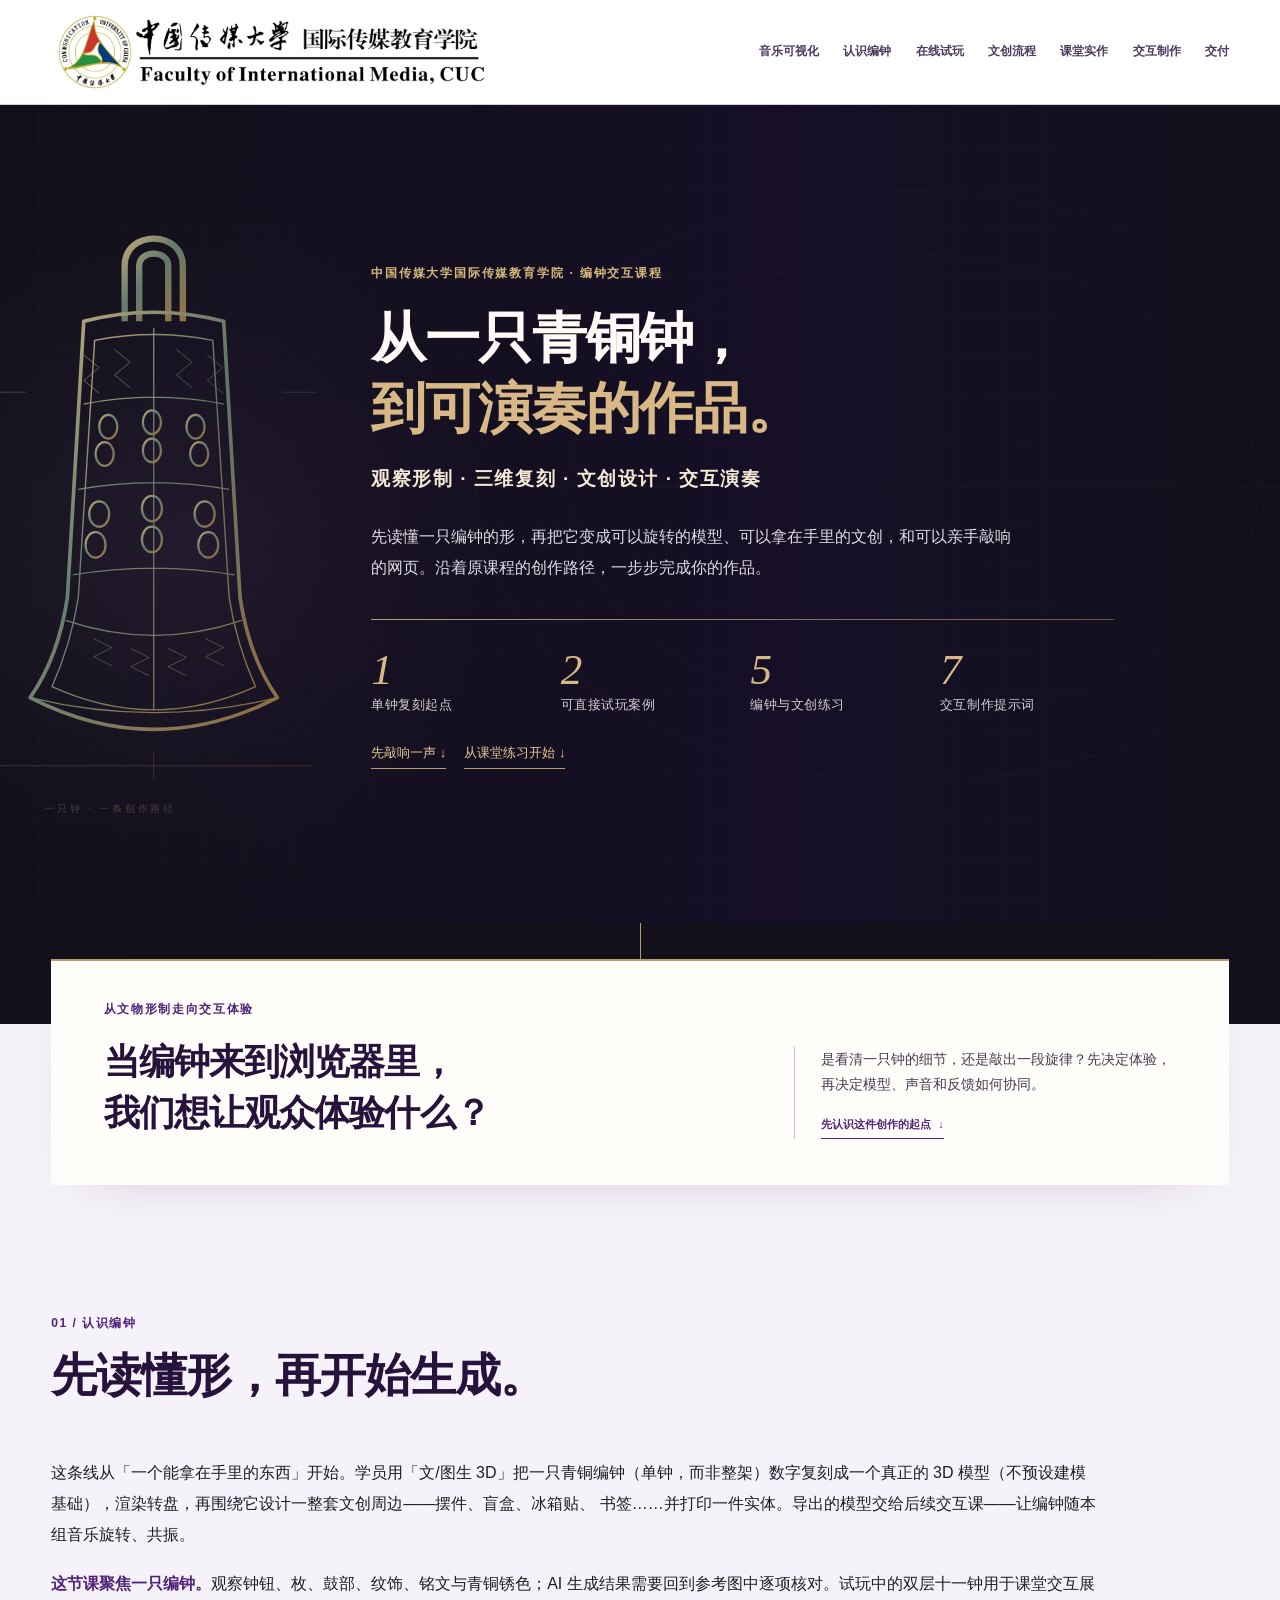
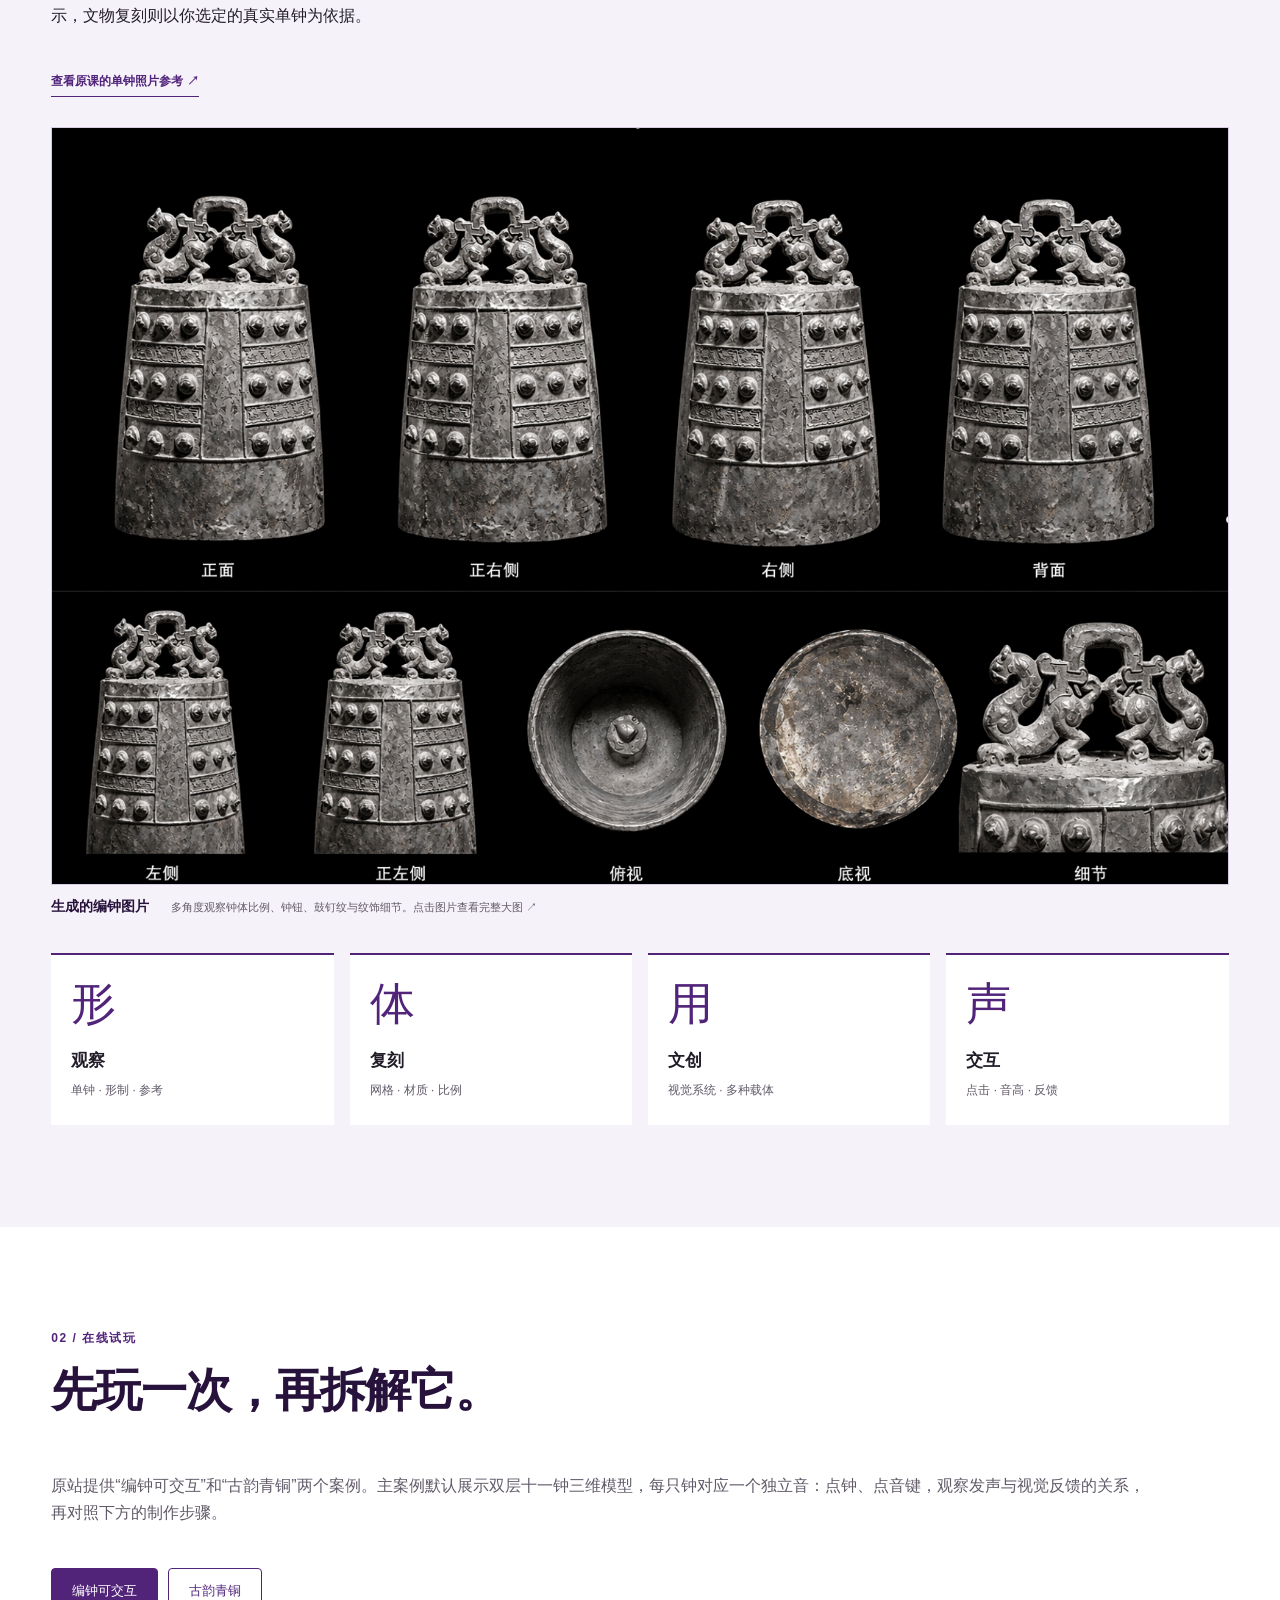
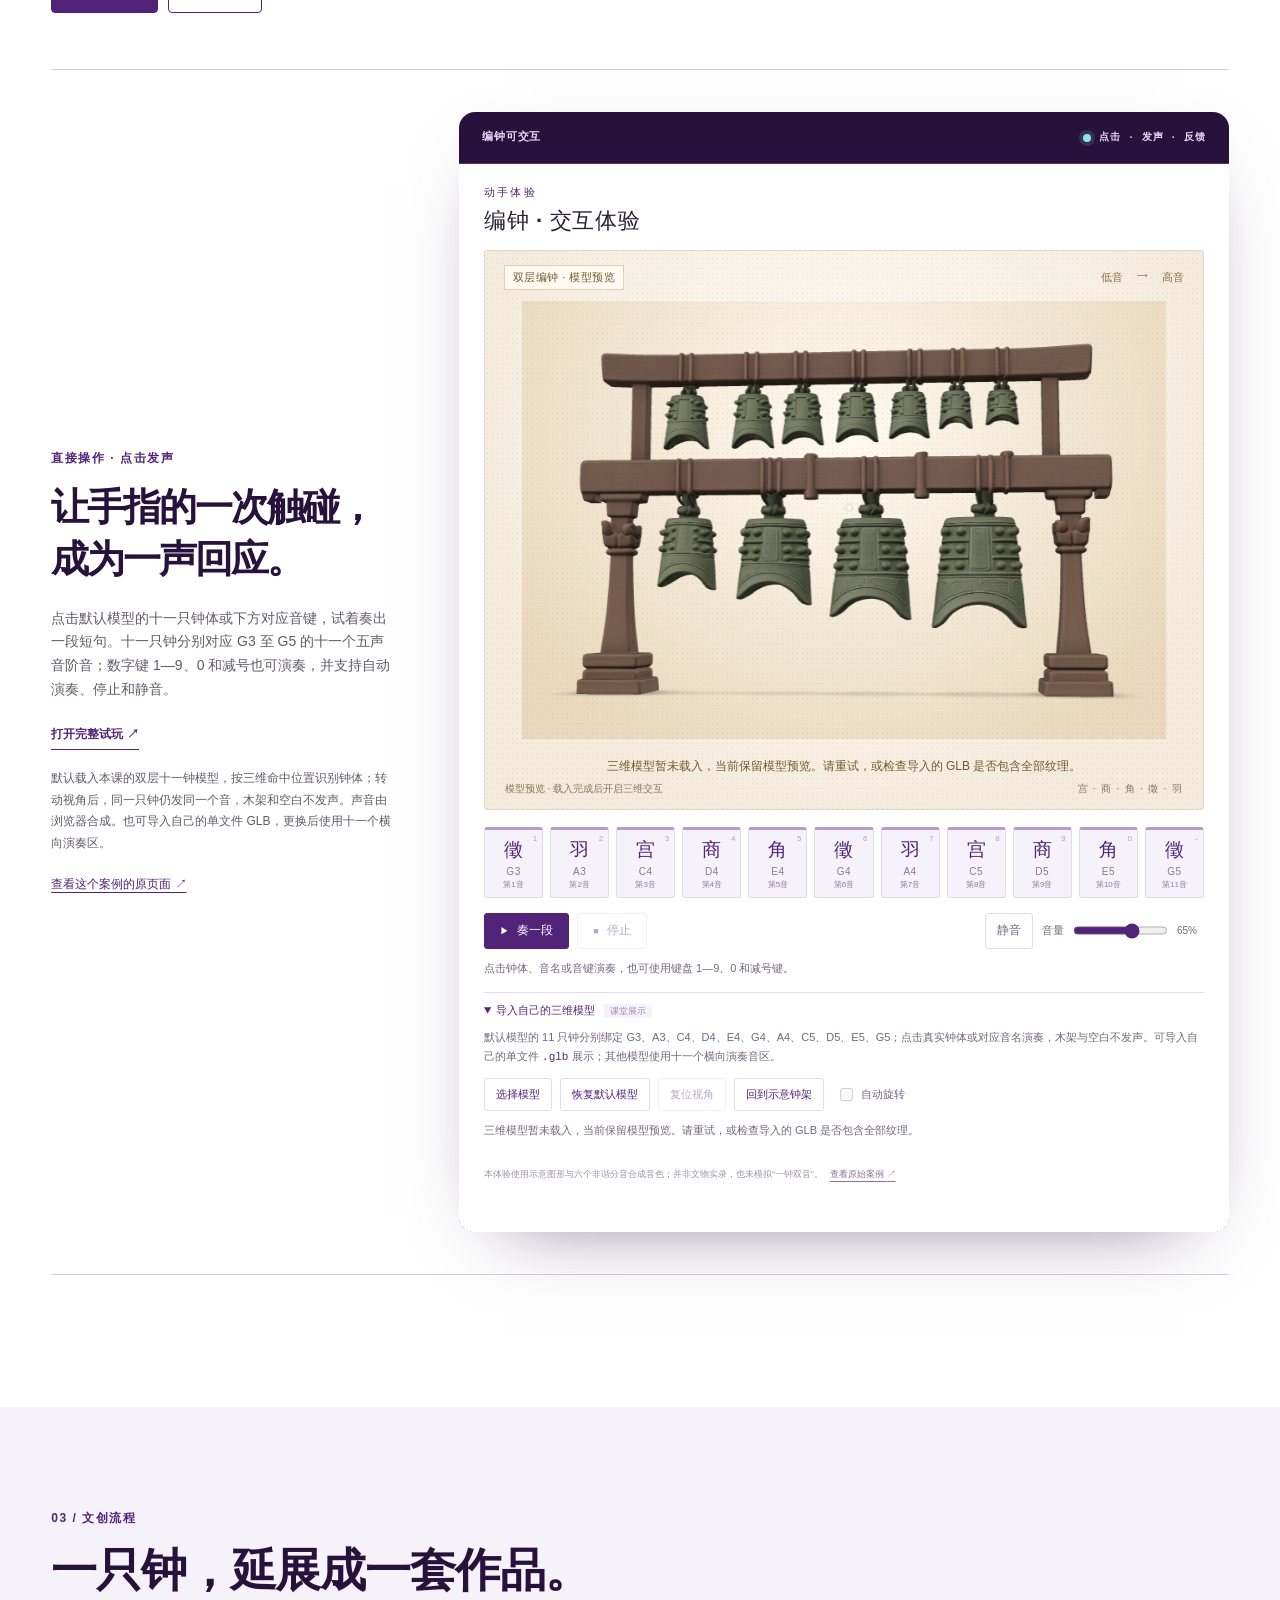
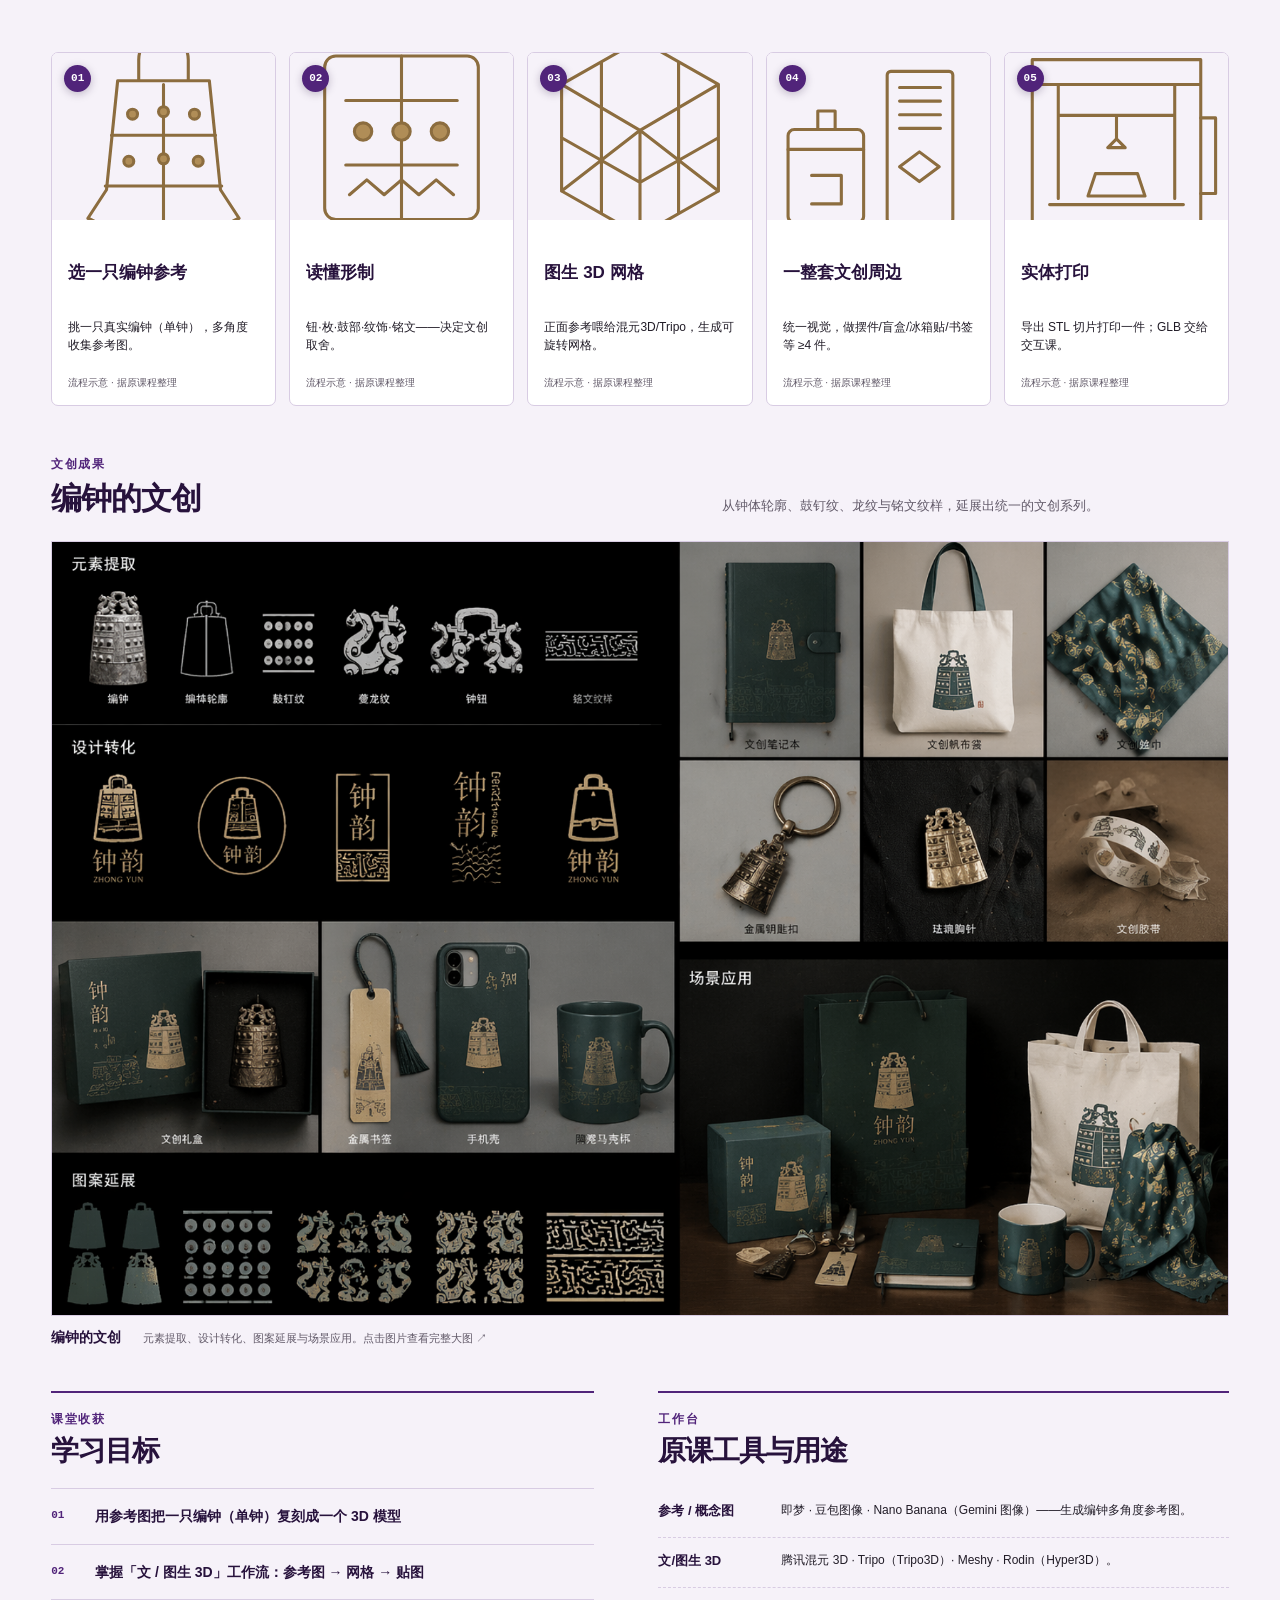
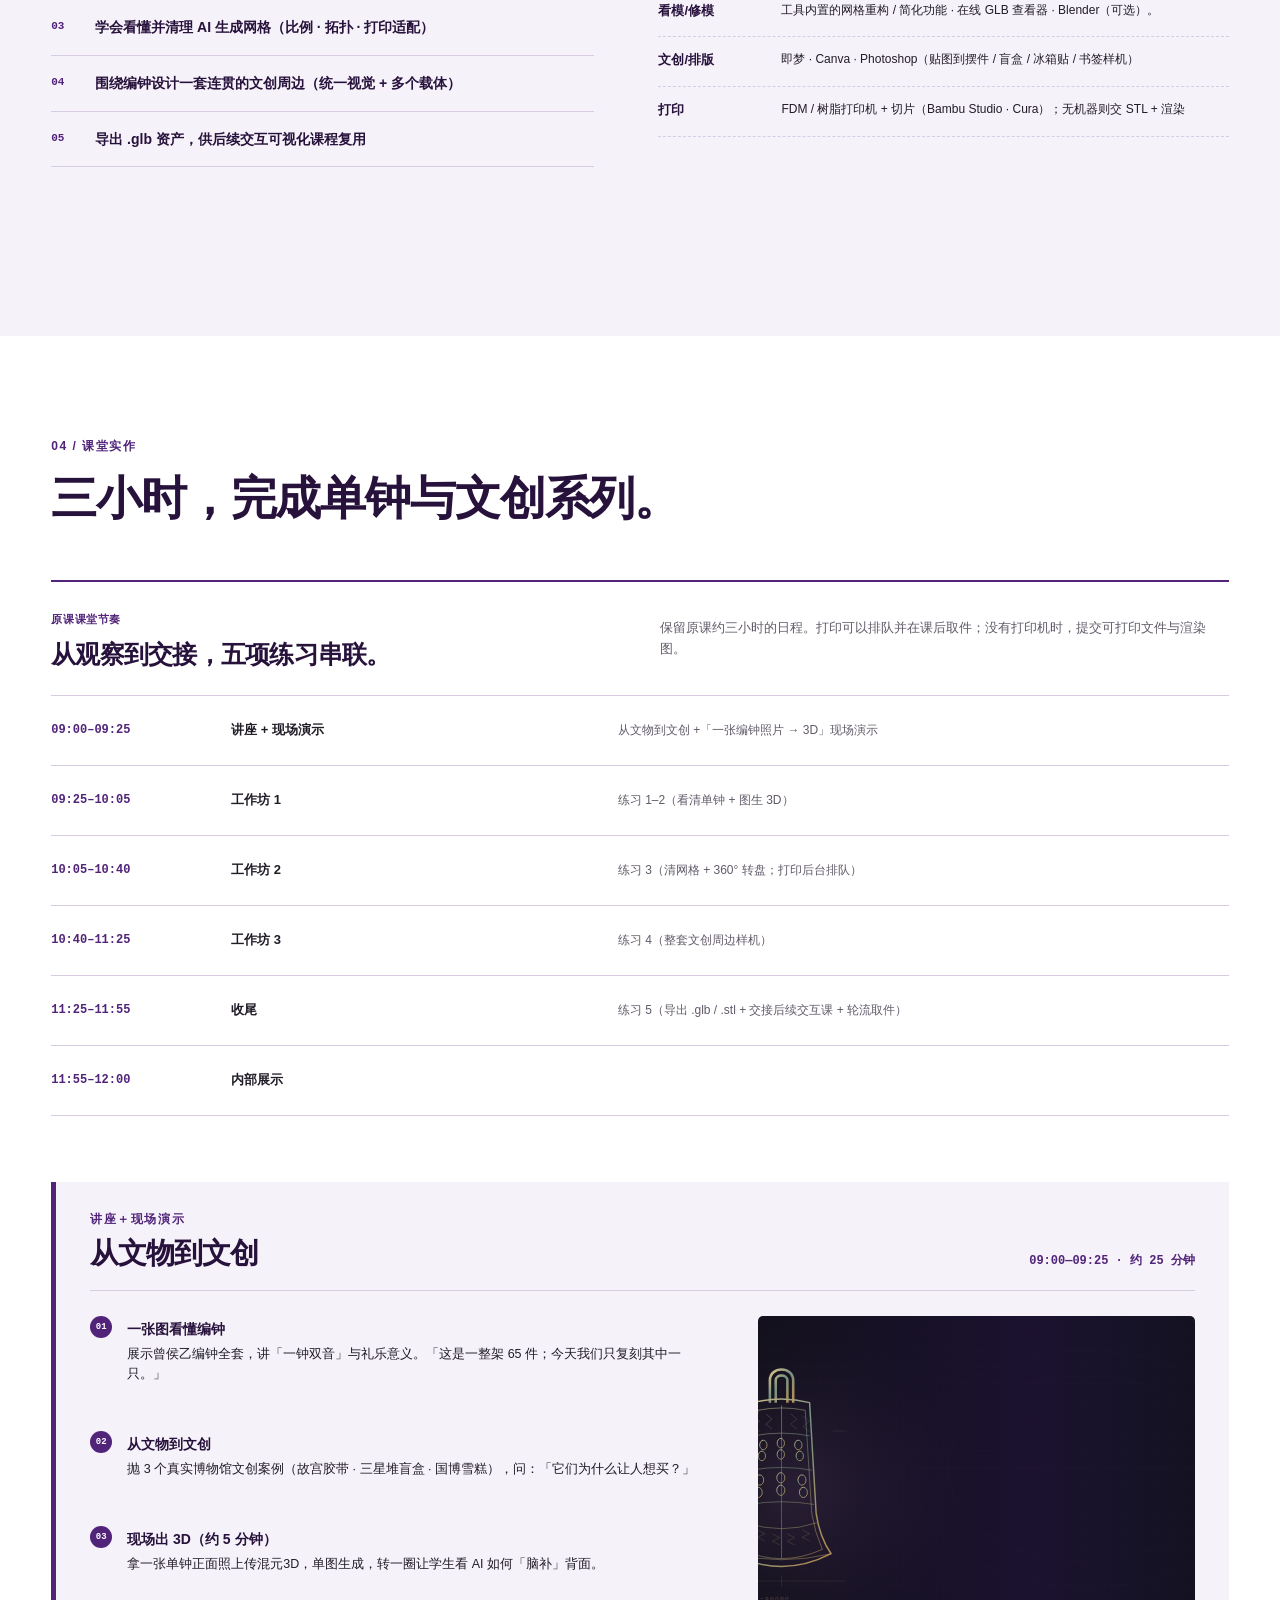
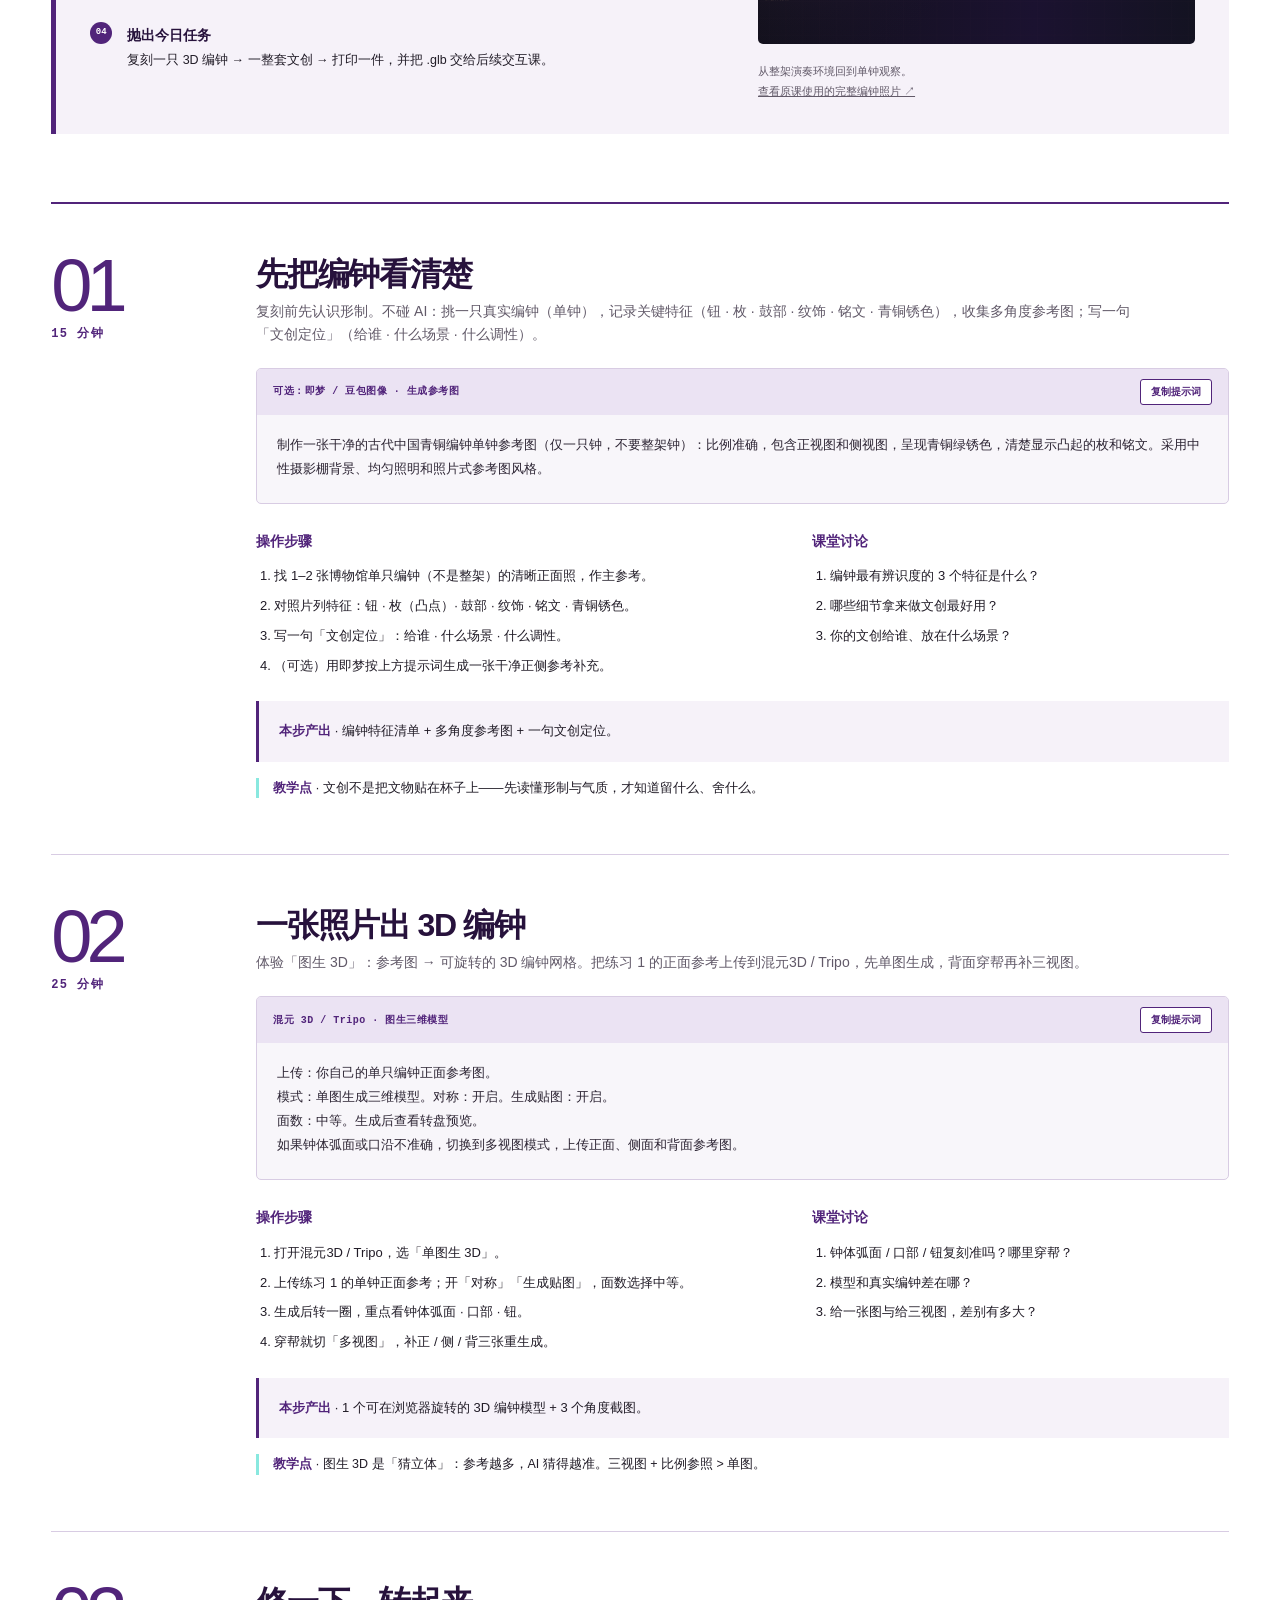
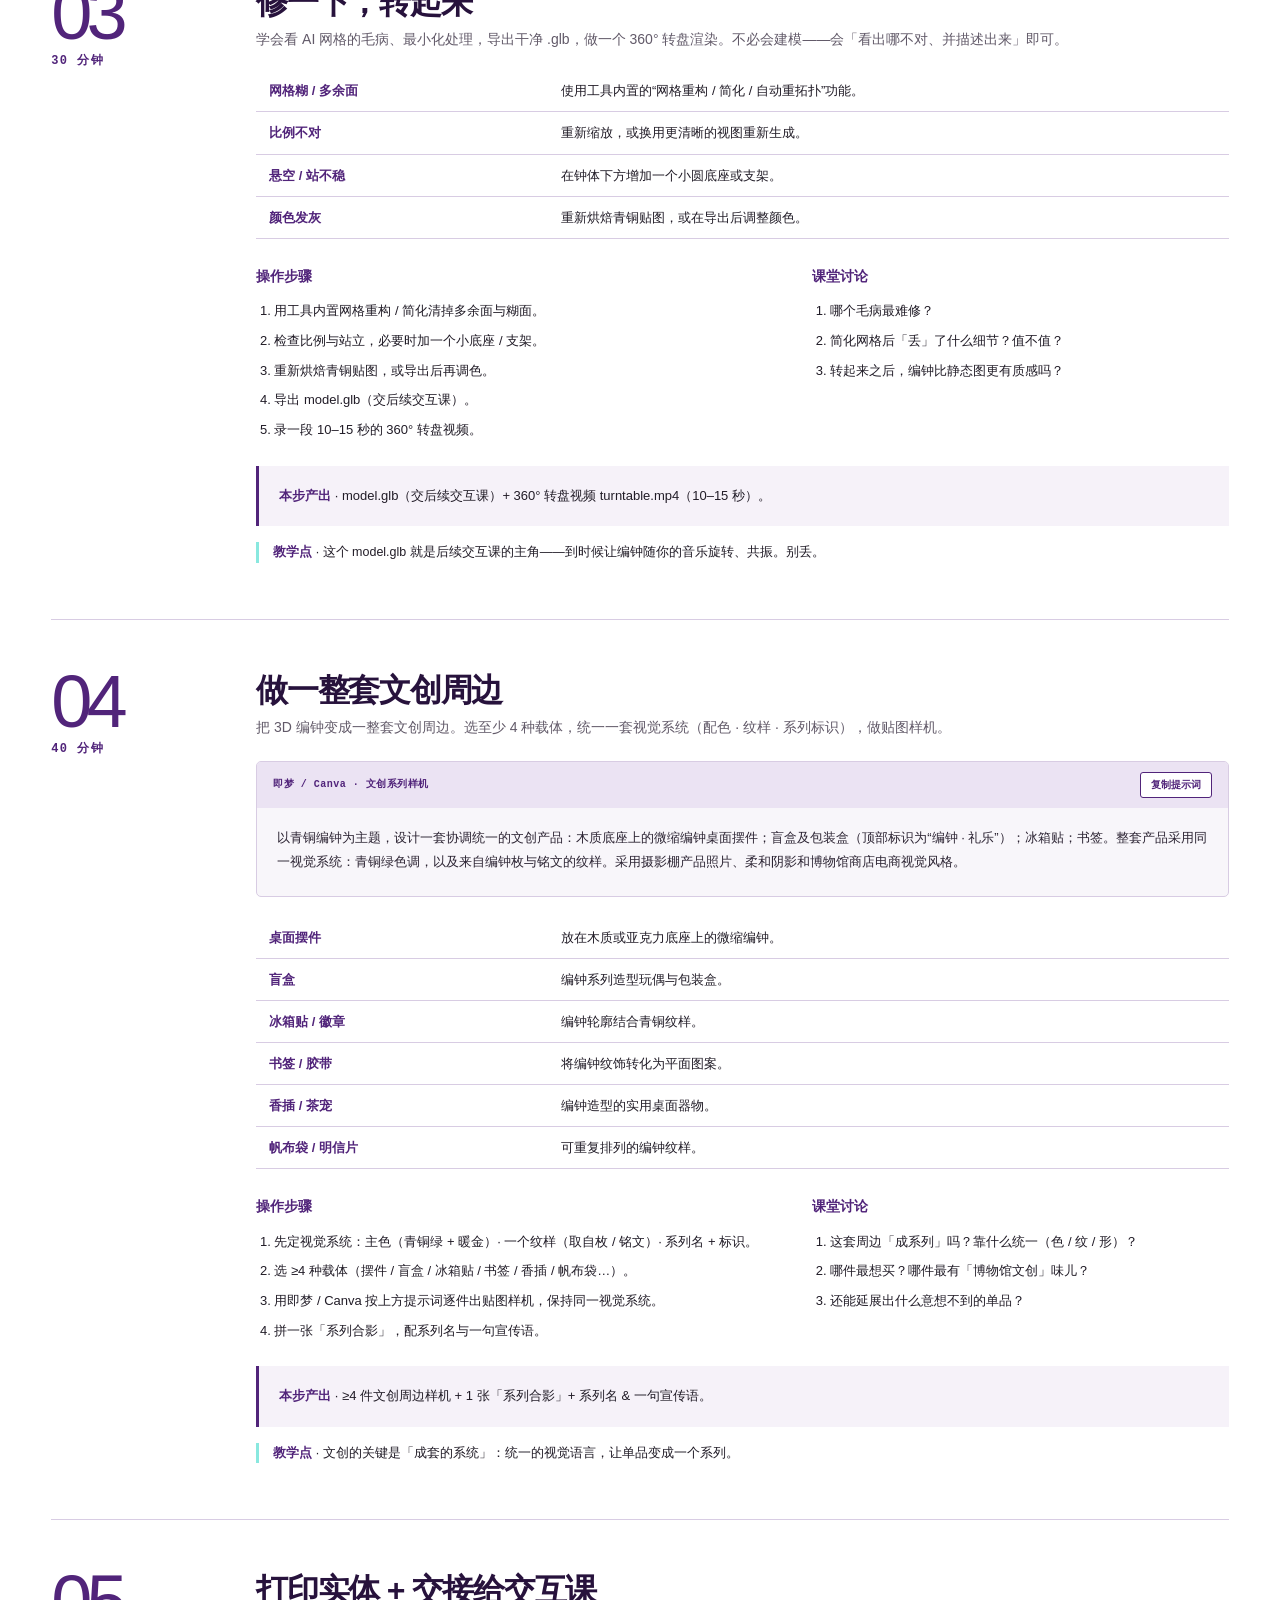
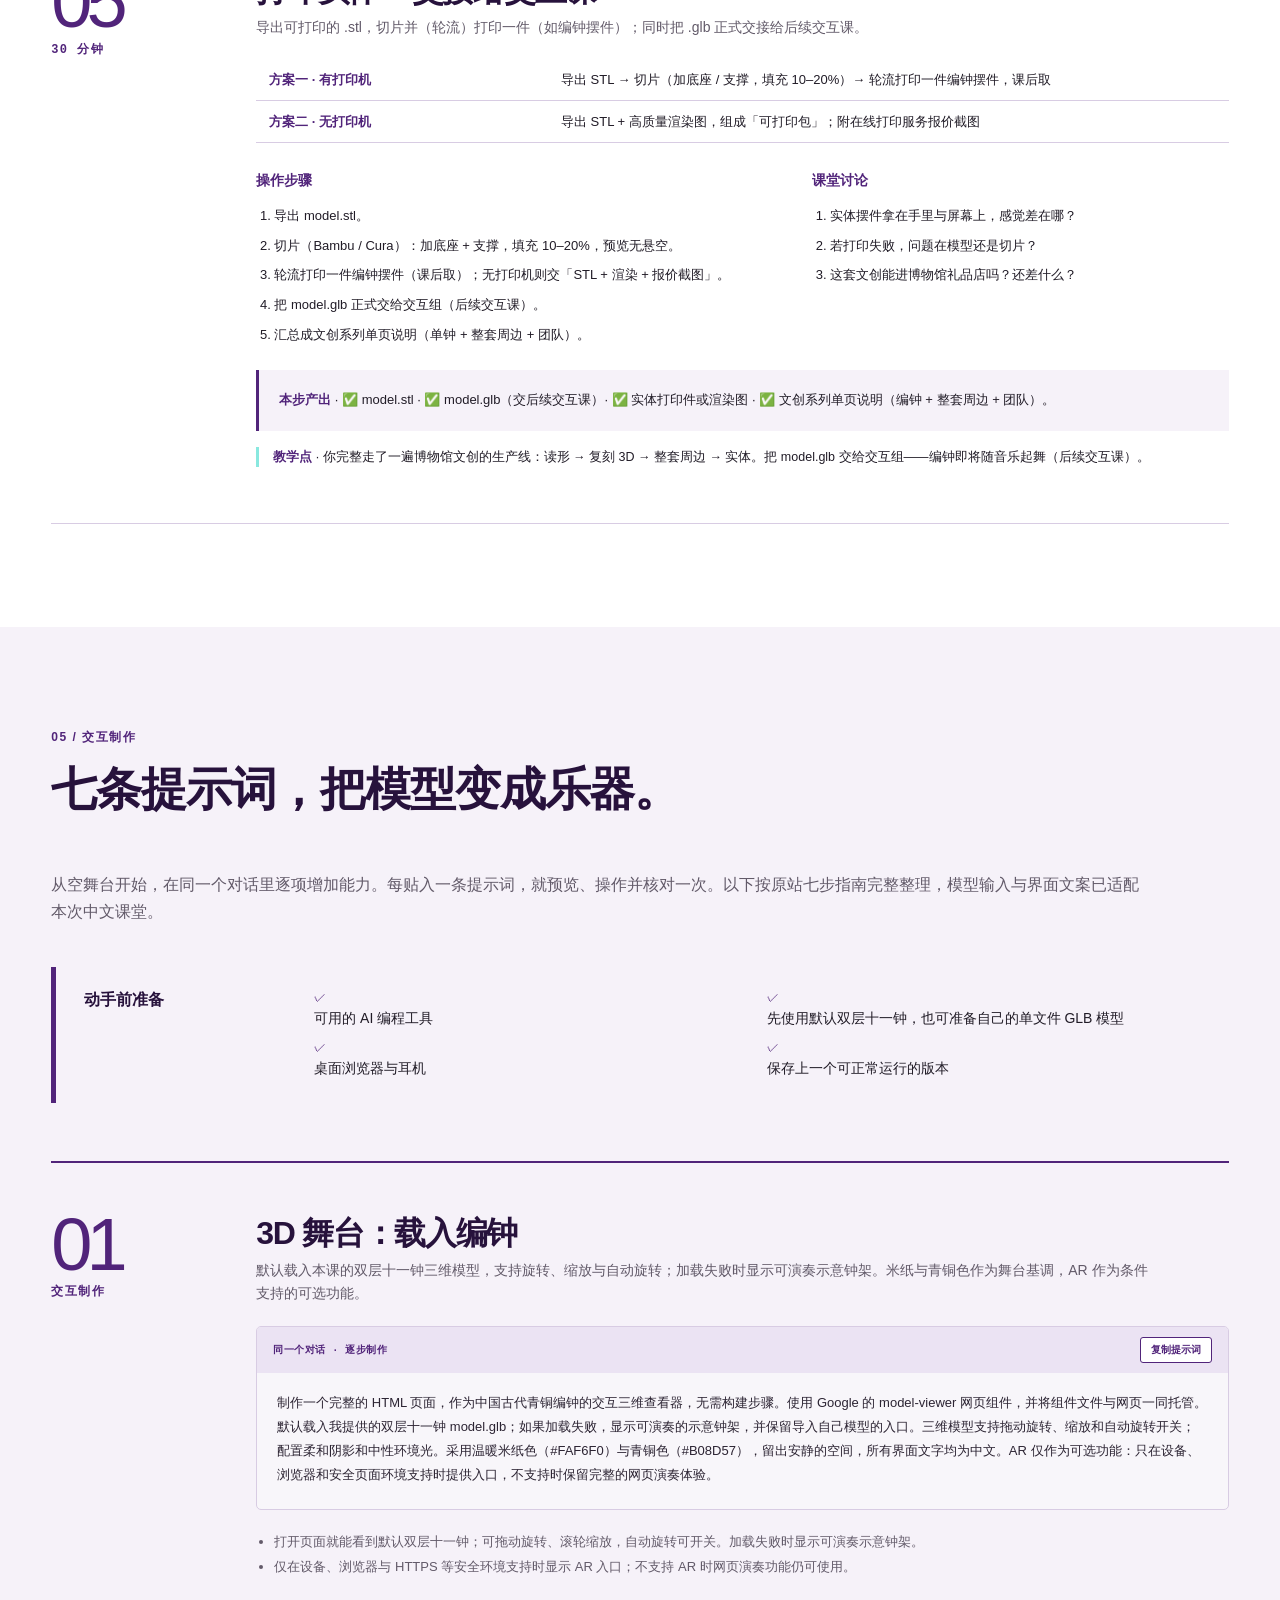
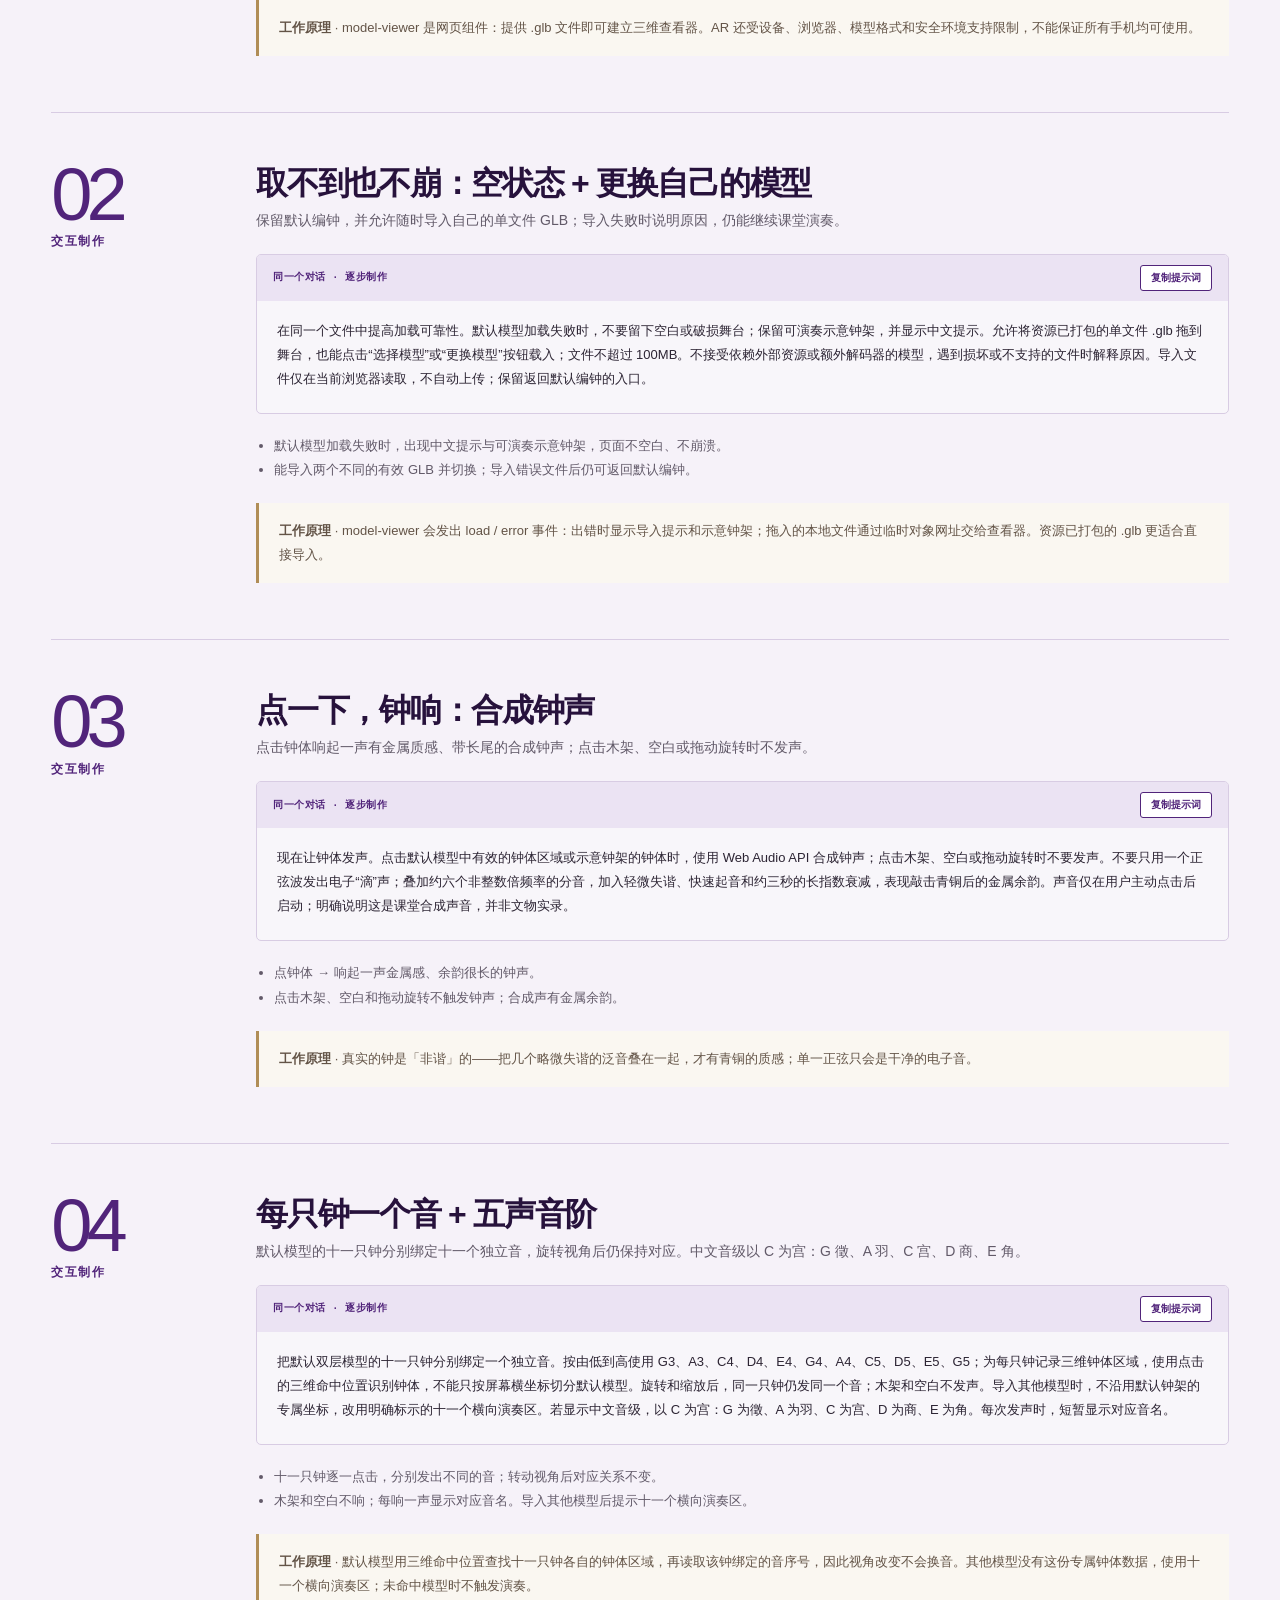
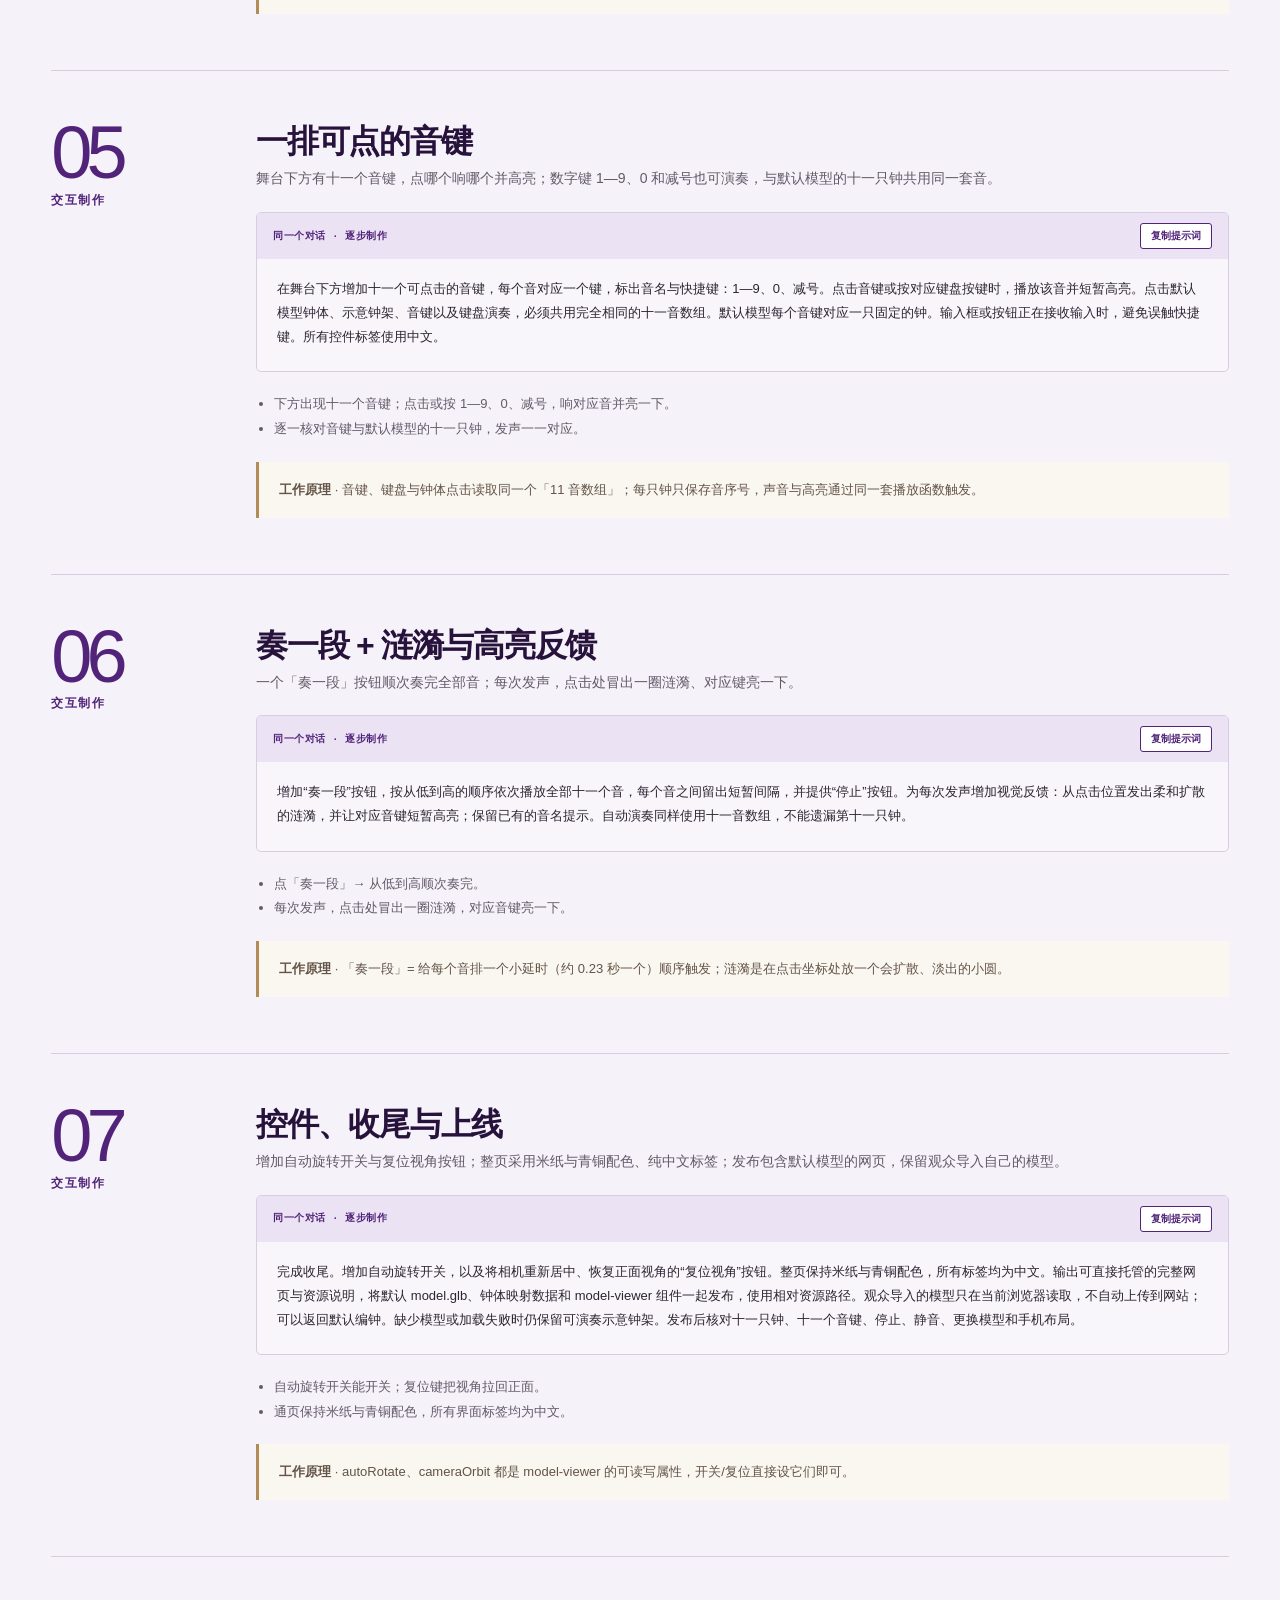
==== commit fa88c641: "Show default bell preview while the 3D model loads" ====
--- a/bianzhong/index.html
+++ b/bianzhong/index.html
@@ -5,7 +5,7 @@
 <header class="site-header"><div class="header-inner"><a aria-label="编钟课程首页" class="identity" href="#main"><img alt="中国传媒大学国际传媒教育学院标识" class="cuc-logo" height="475" src="assets/cuc-logo.jpg" width="2480"/></a><button aria-controls="site-nav" aria-expanded="false" class="menu-toggle" type="button">菜单</button><nav aria-label="课程章节" class="site-nav" id="site-nav"><a href="../index.html">音乐可视化</a><a href="#understand">认识编钟</a><a href="#experience">在线试玩</a><a href="#process">文创流程</a><a href="#workshop">课堂实作</a><a href="#build">交互制作</a><a href="#handoff">交付</a></nav></div></header>
 <main id="main"><section aria-labelledby="opening-title" class="opening"><div class="opening-inner"><p class="opening-kicker">中国传媒大学国际传媒教育学院 · 编钟交互课程</p><h1 id="opening-title">从一只青铜钟，<br/><em>到可演奏的作品。</em></h1><p class="opening-subtitle">观察形制 · 三维复刻 · 文创设计 · 交互演奏</p><div class="opening-copy"><p lang="zh-CN">先读懂一只编钟的形，再把它变成可以旋转的模型、可以拿在手里的文创，和可以亲手敲响的网页。沿着原课程的创作路径，一步步完成你的作品。</p></div><div aria-hidden="true" class="opening-rule"></div><div aria-label="课程概览" class="opening-stats"><div><strong>1</strong><span>单钟复刻起点</span></div><div><strong>2</strong><span>可直接试玩案例</span></div><div><strong>5</strong><span>编钟与文创练习</span></div><div><strong>7</strong><span>交互制作提示词</span></div></div><div class="opening-actions"><a href="#experience">先敲响一声 ↓</a><a href="#workshop">从课堂练习开始 ↓</a></div></div></section>
 <section aria-labelledby="bridge-title" class="opening-bridge"><div class="opening-bridge-inner"><p class="bridge-kicker">从文物形制走向交互体验</p><div class="bridge-grid"><h2 id="bridge-title">当编钟来到浏览器里，<br/>我们想让观众体验什么？</h2><div class="bridge-copy"><p lang="zh-CN">是看清一只钟的细节，还是敲出一段旋律？先决定体验，再决定模型、声音和反馈如何协同。</p><a href="#understand">先认识这件创作的起点 ↓</a></div></div></div></section>
-<section aria-labelledby="understand-title" class="section section-light" id="understand"><div class="section-wrap"><div class="section-heading"><p class="chapter">01 / 认识编钟</p><h2 id="understand-title">先读懂形，再开始生成。</h2></div><div class="reference-layout reference-layout--generated"><div class="reference-copy"><p>这条线从「一个能拿在手里的东西」开始。学员用「文/图生 3D」把一只青铜编钟（单钟，而非整架）数字复刻成一个真正的 3D 模型（不预设建模基础），渲染转盘，再围绕它设计一整套文创周边——摆件、盲盒、冰箱贴、 书签……并打印一件实体。导出的模型交给后续交互课——让编钟随本组音乐旋转、共振。</p><p><strong>这节课聚焦一只编钟。</strong>观察钟钮、枚、鼓部、纹饰、铭文与青铜锈色；AI 生成结果需要回到参考图中逐项核对。试玩中的双层十一钟用于课堂交互展示，文物复刻则以你选定的真实单钟为依据。</p><a class="demo-open-link" href="https://upload.wikimedia.org/wikipedia/commons/e/e4/Bell_%28zhong%29%2C_China%2C_Zhou_dynasty%2C_1000-256_BC%2C_bronze_-_Fitchburg_Art_Museum_-_DSC08966.JPG" rel="noopener" target="_blank">查看原课的单钟照片参考 ↗</a></div><figure class="reference-figure result-figure" id="generated-bell-result"><a aria-label="查看生成的编钟图片完整大图" href="assets/generated-bell-views.png" rel="noopener" target="_blank"><img alt="生成的编钟图片：正面、正右侧、右侧、背面、左侧、正左侧、俯视、底视及细节" height="1028" loading="lazy" src="assets/generated-bell-views.png" width="1599"/></a><figcaption><strong>生成的编钟图片</strong><span>多角度观察钟体比例、钟钮、鼓钉纹与纹饰细节。点击图片查看完整大图 ↗</span></figcaption></figure></div><div aria-label="编钟创作路径" class="mapping-strip"><div><span class="mapping-symbol">形</span><strong>观察</strong><small>单钟 · 形制 · 参考</small></div><div><span class="mapping-symbol">体</span><strong>复刻</strong><small>网格 · 材质 · 比例</small></div><div><span class="mapping-symbol">用</span><strong>文创</strong><small>视觉系统 · 多种载体</small></div><div><span class="mapping-symbol">声</span><strong>交互</strong><small>点击 · 音高 · 反馈</small></div></div></div></section><section aria-labelledby="experience-title" class="section studio-section" id="experience"><div class="section-wrap"><div class="section-heading"><p class="chapter">02 / 在线试玩</p><h2 id="experience-title">先玩一次，再拆解它。</h2></div><div class="studio-intro"><p lang="zh-CN">原站提供“编钟可交互”和“古韵青铜”两个案例。主案例默认展示双层十一钟三维模型，每只钟对应一个独立音：点钟、点音键，观察发声与视觉反馈的关系，再对照下方的制作步骤。</p></div><div aria-label="选择试玩案例" class="case-switch" role="group"><button aria-pressed="true" data-demo="play.html?v=default-bells-1" data-name="编钟可交互" data-source="https://haner199022.github.io/ireland-study-tour/bianzhong.html" type="button">编钟可交互</button><button aria-pressed="false" data-demo="bronze-demo.html" data-name="古韵青铜" data-source="https://haner199022.github.io/ireland-study-tour/examples/elegant_bianzhong.html" type="button">古韵青铜</button></div><div class="studio-demo"><div class="studio-demo-copy"><p class="chapter">直接操作 · 点击发声</p><h3>让手指的一次触碰，<br/>成为一声回应。</h3><p lang="zh-CN">点击默认模型的十一只钟体或下方对应音键，试着奏出一段短句。十一只钟分别对应 G3 至 G5 的十一个五声音阶音；数字键 1—9、0 和减号也可演奏，并支持自动演奏、停止和静音。</p><a class="demo-open-link demo-full" href="play.html?v=default-bells-1" rel="noopener" target="_blank">打开完整试玩 ↗</a><p class="demo-status">默认载入本课的双层十一钟模型，按三维命中位置识别钟体；转动视角后，同一只钟仍发同一个音，木架和空白不发声。声音由浏览器合成。也可导入自己的单文件 GLB，更换后使用十一个横向演奏区。</p><p class="demo-source"><a href="https://haner199022.github.io/ireland-study-tour/bianzhong.html" id="demo-source" rel="noopener" target="_blank">查看这个案例的原页面 ↗</a></p></div><div class="demo-panel"><div class="demo-head"><span id="demo-name">编钟可交互</span><span class="live-indicator"><i></i> 点击 · 发声 · 反馈</span></div><iframe allow="autoplay; fullscreen; xr-spatial-tracking" allowfullscreen="" class="demo-frame" id="case-frame" loading="eager" src="play.html?v=default-bells-1" title="编钟可交互：中文演奏试玩"></iframe></div></div></div></section><section aria-labelledby="process-title" class="section section-light" id="process"><div class="section-wrap"><div class="section-heading"><p class="chapter">03 / 文创流程</p><h2 id="process-title">一只钟，延展成一套作品。</h2></div><div class="production-grid"><article class="production-card"><div class="production-image"><img alt="选一只编钟参考流程示意" loading="lazy" src="assets/process-1.svg"/><span>01</span></div><div class="production-copy"><h4>选一只编钟参考</h4><p lang="zh-CN">挑一只真实编钟（单钟），多角度收集参考图。</p><small class="production-credit">流程示意 · 据原课程整理</small></div></article><article class="production-card"><div class="production-image"><img alt="读懂形制流程示意" loading="lazy" src="assets/process-2.svg"/><span>02</span></div><div class="production-copy"><h4>读懂形制</h4><p lang="zh-CN">钮·枚·鼓部·纹饰·铭文——决定文创取舍。</p><small class="production-credit">流程示意 · 据原课程整理</small></div></article><article class="production-card"><div class="production-image"><img alt="图生 3D 网格流程示意" loading="lazy" src="assets/process-3.svg"/><span>03</span></div><div class="production-copy"><h4>图生 3D 网格</h4><p lang="zh-CN">正面参考喂给混元3D/Tripo，生成可旋转网格。</p><small class="production-credit">流程示意 · 据原课程整理</small></div></article><article class="production-card"><div class="production-image"><img alt="一整套文创周边流程示意" loading="lazy" src="assets/process-4.svg"/><span>04</span></div><div class="production-copy"><h4>一整套文创周边</h4><p lang="zh-CN">统一视觉，做摆件/盲盒/冰箱贴/书签等 ≥4 件。</p><small class="production-credit">流程示意 · 据原课程整理</small></div></article><article class="production-card"><div class="production-image"><img alt="实体打印流程示意" loading="lazy" src="assets/process-5.svg"/><span>05</span></div><div class="production-copy"><h4>实体打印</h4><p lang="zh-CN">导出 STL 切片打印一件；GLB 交给交互课。</p><small class="production-credit">流程示意 · 据原课程整理</small></div></article></div><section aria-labelledby="merch-result-title" class="merch-result"><div class="production-heading"><div><p class="chapter">文创成果</p><h3 id="merch-result-title">编钟的文创</h3></div><p>从钟体轮廓、鼓钉纹、龙纹与铭文纹样，延展出统一的文创系列。</p></div><figure class="result-figure" id="bell-merch-result"><a aria-label="查看编钟文创完整大图" href="assets/bell-cultural-products.png" rel="noopener" target="_blank"><img alt="编钟文创设计展示：元素提取、钟韵标识、图案延展，以及笔记本、帆布袋、丝巾、钥匙扣、胸针、胶带、礼盒、书签、手机壳与马克杯" height="1088" loading="lazy" src="assets/bell-cultural-products.png" width="1653"/></a><figcaption><strong>编钟的文创</strong><span>元素提取、设计转化、图案延展与场景应用。点击图片查看完整大图 ↗</span></figcaption></figure></section><div class="bell-workspace studio-learning"><section class="learning-objectives"><div class="learning-heading"><p class="chapter">课堂收获</p><h3>学习目标</h3></div><ol class="learning-list"><li><span class="learning-number">01</span><div><strong>用参考图把一只编钟（单钟）复刻成一个 3D 模型</strong></div></li><li><span class="learning-number">02</span><div><strong>掌握「文 / 图生 3D」工作流：参考图 → 网格 → 贴图</strong></div></li><li><span class="learning-number">03</span><div><strong>学会看懂并清理 AI 生成网格（比例 · 拓扑 · 打印适配）</strong></div></li><li><span class="learning-number">04</span><div><strong>围绕编钟设计一套连贯的文创周边（统一视觉 + 多个载体）</strong></div></li><li><span class="learning-number">05</span><div><strong>导出 .glb 资产，供后续交互可视化课程复用</strong></div></li></ol></section><aside class="learning-tools"><div class="learning-heading"><p class="chapter">工作台</p><h3>原课工具与用途</h3></div><dl class="learning-tool-list"><div><dt>参考 / 概念图</dt><dd>即梦 · 豆包图像 · Nano Banana（Gemini 图像）——生成编钟多角度参考图。</dd></div><div><dt>文/图生 3D</dt><dd>腾讯混元 3D · Tripo（Tripo3D）· Meshy · Rodin（Hyper3D）。</dd></div><div><dt>看模/修模</dt><dd>工具内置的网格重构 / 简化功能 · 在线 GLB 查看器 · Blender（可选）。</dd></div><div><dt>文创/排版</dt><dd>即梦 · Canva · Photoshop（贴图到摆件 / 盲盒 / 冰箱贴 / 书签样机）</dd></div><div><dt>打印</dt><dd>FDM / 树脂打印机 + 切片（Bambu Studio · Cura）；无机器则交 STL + 渲染</dd></div></dl></aside></div></div></section><section aria-labelledby="workshop-title" class="section studio-section" id="workshop"><div class="section-wrap"><div class="section-heading"><p class="chapter">04 / 课堂实作</p><h2 id="workshop-title">三小时，完成单钟与文创系列。</h2></div><div class="class-plan"><div class="class-plan-head"><div><span>原课课堂节奏</span><h3>从观察到交接，五项练习串联。</h3></div><p>保留原课约三小时的日程。打印可以排队并在课后取件；没有打印机时，提交可打印文件与渲染图。</p></div><div class="class-plan-row"><time>09:00–09:25</time><strong>讲座 + 现场演示</strong><span>从文物到文创 +「一张编钟照片 → 3D」现场演示</span></div><div class="class-plan-row"><time>09:25–10:05</time><strong>工作坊 1</strong><span>练习 1–2（看清单钟 + 图生 3D）</span></div><div class="class-plan-row"><time>10:05–10:40</time><strong>工作坊 2</strong><span>练习 3（清网格 + 360° 转盘；打印后台排队）</span></div><div class="class-plan-row"><time>10:40–11:25</time><strong>工作坊 3</strong><span>练习 4（整套文创周边样机）</span></div><div class="class-plan-row"><time>11:25–11:55</time><strong>收尾</strong><span>练习 5（导出 .glb / .stl + 交接后续交互课 + 轮流取件）</span></div><div class="class-plan-row"><time>11:55–12:00</time><strong>内部展示</strong><span></span></div></div><section class="lecture-demo"><div class="lecture-header"><div><p class="chapter">讲座＋现场演示</p><h3>从文物到文创</h3></div><p>09:00—09:25 · 约 25 分钟</p></div><div class="lecture-grid"><ol class="lecture-points"><li><span class="lecture-number">01</span><div><strong>一张图看懂编钟</strong><p lang="zh-CN">展示曾侯乙编钟全套，讲「一钟双音」与礼乐意义。「这是一整架 65 件；今天我们只复刻其中一只。」</p></div></li><li><span class="lecture-number">02</span><div><strong>从文物到文创</strong><p lang="zh-CN">抛 3 个真实博物馆文创案例（故宫胶带 · 三星堆盲盒 · 国博雪糕），问：「它们为什么让人想买？」</p></div></li><li><span class="lecture-number">03</span><div><strong>现场出 3D（约 5 分钟）</strong><p lang="zh-CN">拿一张单钟正面照上传混元3D，单图生成，转一圈让学生看 AI 如何「脑补」背面。</p></div></li><li><span class="lecture-number">04</span><div><strong>抛出今日任务</strong><p lang="zh-CN">复刻一只 3D 编钟 → 一整套文创 → 打印一件，并把 .glb 交给后续交互课。</p></div></li></ol><figure class="lecture-visual"><img alt="青铜编钟的钟钮、凸点和纹样线稿示意" loading="lazy" src="assets/bell-linework.svg"/><figcaption>从整架演奏环境回到单钟观察。<a href="https://upload.wikimedia.org/wikipedia/commons/2/2b/CN_-_Hubei_-_Wuhan_-_Hubei_Provincial_Museum_-_Chime_bells.JPG" rel="noopener" target="_blank">查看原课使用的完整编钟照片 ↗</a></figcaption></figure></div></section><div class="build-steps"><article class="build-step" id="exercise-1"><div class="step-index"><span>01</span><small>15 分钟</small></div><div class="step-body"><h3>先把编钟看清楚</h3><p lang="zh-CN">复刻前先认识形制。不碰 AI：挑一只真实编钟（单钟），记录关键特征（钮 · 枚 · 鼓部 · 纹饰 · 铭文 · 青铜锈色），收集多角度参考图；写一句「文创定位」（给谁 · 什么场景 · 什么调性）。</p><div class="prompt-box"><div class="prompt-head"><span>可选：即梦 / 豆包图像 · 生成参考图</span><button class="copy-prompt" type="button">复制提示词</button></div><pre>制作一张干净的古代中国青铜编钟单钟参考图（仅一只钟，不要整架钟）：比例准确，包含正视图和侧视图，呈现青铜绿锈色，清楚显示凸起的枚和铭文。采用中性摄影棚背景、均匀照明和照片式参考图风格。</pre></div><div class="task-detail"><div><h4>操作步骤</h4><ol><li>找 1–2 张博物馆单只编钟（不是整架）的清晰正面照，作主参考。</li><li>对照片列特征：钮 · 枚（凸点）· 鼓部 · 纹饰 · 铭文 · 青铜锈色。</li><li>写一句「文创定位」：给谁 · 什么场景 · 什么调性。</li><li>（可选）用即梦按上方提示词生成一张干净正侧参考补充。</li></ol></div><div><h4>课堂讨论</h4><ol><li>编钟最有辨识度的 3 个特征是什么？</li><li>哪些细节拿来做文创最好用？</li><li>你的文创给谁、放在什么场景？</li></ol></div></div><div class="task-output"><b>本步产出</b> · 编钟特征清单 + 多角度参考图 + 一句文创定位。</div><p class="check"><b>教学点</b> · 文创不是把文物贴在杯子上——先读懂形制与气质，才知道留什么、舍什么。</p></div></article><article class="build-step" id="exercise-2"><div class="step-index"><span>02</span><small>25 分钟</small></div><div class="step-body"><h3>一张照片出 3D 编钟</h3><p lang="zh-CN">体验「图生 3D」：参考图 → 可旋转的 3D 编钟网格。把练习 1 的正面参考上传到混元3D / Tripo，先单图生成，背面穿帮再补三视图。</p><div class="prompt-box"><div class="prompt-head"><span>混元 3D / Tripo · 图生三维模型</span><button class="copy-prompt" type="button">复制提示词</button></div><pre>上传：你自己的单只编钟正面参考图。
+<section aria-labelledby="understand-title" class="section section-light" id="understand"><div class="section-wrap"><div class="section-heading"><p class="chapter">01 / 认识编钟</p><h2 id="understand-title">先读懂形，再开始生成。</h2></div><div class="reference-layout reference-layout--generated"><div class="reference-copy"><p>这条线从「一个能拿在手里的东西」开始。学员用「文/图生 3D」把一只青铜编钟（单钟，而非整架）数字复刻成一个真正的 3D 模型（不预设建模基础），渲染转盘，再围绕它设计一整套文创周边——摆件、盲盒、冰箱贴、 书签……并打印一件实体。导出的模型交给后续交互课——让编钟随本组音乐旋转、共振。</p><p><strong>这节课聚焦一只编钟。</strong>观察钟钮、枚、鼓部、纹饰、铭文与青铜锈色；AI 生成结果需要回到参考图中逐项核对。试玩中的双层十一钟用于课堂交互展示，文物复刻则以你选定的真实单钟为依据。</p><a class="demo-open-link" href="https://upload.wikimedia.org/wikipedia/commons/e/e4/Bell_%28zhong%29%2C_China%2C_Zhou_dynasty%2C_1000-256_BC%2C_bronze_-_Fitchburg_Art_Museum_-_DSC08966.JPG" rel="noopener" target="_blank">查看原课的单钟照片参考 ↗</a></div><figure class="reference-figure result-figure" id="generated-bell-result"><a aria-label="查看生成的编钟图片完整大图" href="assets/generated-bell-views.png" rel="noopener" target="_blank"><img alt="生成的编钟图片：正面、正右侧、右侧、背面、左侧、正左侧、俯视、底视及细节" height="1028" loading="lazy" src="assets/generated-bell-views.png" width="1599"/></a><figcaption><strong>生成的编钟图片</strong><span>多角度观察钟体比例、钟钮、鼓钉纹与纹饰细节。点击图片查看完整大图 ↗</span></figcaption></figure></div><div aria-label="编钟创作路径" class="mapping-strip"><div><span class="mapping-symbol">形</span><strong>观察</strong><small>单钟 · 形制 · 参考</small></div><div><span class="mapping-symbol">体</span><strong>复刻</strong><small>网格 · 材质 · 比例</small></div><div><span class="mapping-symbol">用</span><strong>文创</strong><small>视觉系统 · 多种载体</small></div><div><span class="mapping-symbol">声</span><strong>交互</strong><small>点击 · 音高 · 反馈</small></div></div></div></section><section aria-labelledby="experience-title" class="section studio-section" id="experience"><div class="section-wrap"><div class="section-heading"><p class="chapter">02 / 在线试玩</p><h2 id="experience-title">先玩一次，再拆解它。</h2></div><div class="studio-intro"><p lang="zh-CN">原站提供“编钟可交互”和“古韵青铜”两个案例。主案例默认展示双层十一钟三维模型，每只钟对应一个独立音：点钟、点音键，观察发声与视觉反馈的关系，再对照下方的制作步骤。</p></div><div aria-label="选择试玩案例" class="case-switch" role="group"><button aria-pressed="true" data-demo="play.html?v=model-preview-1" data-name="编钟可交互" data-source="https://haner199022.github.io/ireland-study-tour/bianzhong.html" type="button">编钟可交互</button><button aria-pressed="false" data-demo="bronze-demo.html" data-name="古韵青铜" data-source="https://haner199022.github.io/ireland-study-tour/examples/elegant_bianzhong.html" type="button">古韵青铜</button></div><div class="studio-demo"><div class="studio-demo-copy"><p class="chapter">直接操作 · 点击发声</p><h3>让手指的一次触碰，<br/>成为一声回应。</h3><p lang="zh-CN">点击默认模型的十一只钟体或下方对应音键，试着奏出一段短句。十一只钟分别对应 G3 至 G5 的十一个五声音阶音；数字键 1—9、0 和减号也可演奏，并支持自动演奏、停止和静音。</p><a class="demo-open-link demo-full" href="play.html?v=model-preview-1" rel="noopener" target="_blank">打开完整试玩 ↗</a><p class="demo-status">默认载入本课的双层十一钟模型，按三维命中位置识别钟体；转动视角后，同一只钟仍发同一个音，木架和空白不发声。声音由浏览器合成。也可导入自己的单文件 GLB，更换后使用十一个横向演奏区。</p><p class="demo-source"><a href="https://haner199022.github.io/ireland-study-tour/bianzhong.html" id="demo-source" rel="noopener" target="_blank">查看这个案例的原页面 ↗</a></p></div><div class="demo-panel"><div class="demo-head"><span id="demo-name">编钟可交互</span><span class="live-indicator"><i></i> 点击 · 发声 · 反馈</span></div><iframe allow="autoplay; fullscreen; xr-spatial-tracking" allowfullscreen="" class="demo-frame" id="case-frame" loading="eager" src="play.html?v=model-preview-1" title="编钟可交互：中文演奏试玩"></iframe></div></div></div></section><section aria-labelledby="process-title" class="section section-light" id="process"><div class="section-wrap"><div class="section-heading"><p class="chapter">03 / 文创流程</p><h2 id="process-title">一只钟，延展成一套作品。</h2></div><div class="production-grid"><article class="production-card"><div class="production-image"><img alt="选一只编钟参考流程示意" loading="lazy" src="assets/process-1.svg"/><span>01</span></div><div class="production-copy"><h4>选一只编钟参考</h4><p lang="zh-CN">挑一只真实编钟（单钟），多角度收集参考图。</p><small class="production-credit">流程示意 · 据原课程整理</small></div></article><article class="production-card"><div class="production-image"><img alt="读懂形制流程示意" loading="lazy" src="assets/process-2.svg"/><span>02</span></div><div class="production-copy"><h4>读懂形制</h4><p lang="zh-CN">钮·枚·鼓部·纹饰·铭文——决定文创取舍。</p><small class="production-credit">流程示意 · 据原课程整理</small></div></article><article class="production-card"><div class="production-image"><img alt="图生 3D 网格流程示意" loading="lazy" src="assets/process-3.svg"/><span>03</span></div><div class="production-copy"><h4>图生 3D 网格</h4><p lang="zh-CN">正面参考喂给混元3D/Tripo，生成可旋转网格。</p><small class="production-credit">流程示意 · 据原课程整理</small></div></article><article class="production-card"><div class="production-image"><img alt="一整套文创周边流程示意" loading="lazy" src="assets/process-4.svg"/><span>04</span></div><div class="production-copy"><h4>一整套文创周边</h4><p lang="zh-CN">统一视觉，做摆件/盲盒/冰箱贴/书签等 ≥4 件。</p><small class="production-credit">流程示意 · 据原课程整理</small></div></article><article class="production-card"><div class="production-image"><img alt="实体打印流程示意" loading="lazy" src="assets/process-5.svg"/><span>05</span></div><div class="production-copy"><h4>实体打印</h4><p lang="zh-CN">导出 STL 切片打印一件；GLB 交给交互课。</p><small class="production-credit">流程示意 · 据原课程整理</small></div></article></div><section aria-labelledby="merch-result-title" class="merch-result"><div class="production-heading"><div><p class="chapter">文创成果</p><h3 id="merch-result-title">编钟的文创</h3></div><p>从钟体轮廓、鼓钉纹、龙纹与铭文纹样，延展出统一的文创系列。</p></div><figure class="result-figure" id="bell-merch-result"><a aria-label="查看编钟文创完整大图" href="assets/bell-cultural-products.png" rel="noopener" target="_blank"><img alt="编钟文创设计展示：元素提取、钟韵标识、图案延展，以及笔记本、帆布袋、丝巾、钥匙扣、胸针、胶带、礼盒、书签、手机壳与马克杯" height="1088" loading="lazy" src="assets/bell-cultural-products.png" width="1653"/></a><figcaption><strong>编钟的文创</strong><span>元素提取、设计转化、图案延展与场景应用。点击图片查看完整大图 ↗</span></figcaption></figure></section><div class="bell-workspace studio-learning"><section class="learning-objectives"><div class="learning-heading"><p class="chapter">课堂收获</p><h3>学习目标</h3></div><ol class="learning-list"><li><span class="learning-number">01</span><div><strong>用参考图把一只编钟（单钟）复刻成一个 3D 模型</strong></div></li><li><span class="learning-number">02</span><div><strong>掌握「文 / 图生 3D」工作流：参考图 → 网格 → 贴图</strong></div></li><li><span class="learning-number">03</span><div><strong>学会看懂并清理 AI 生成网格（比例 · 拓扑 · 打印适配）</strong></div></li><li><span class="learning-number">04</span><div><strong>围绕编钟设计一套连贯的文创周边（统一视觉 + 多个载体）</strong></div></li><li><span class="learning-number">05</span><div><strong>导出 .glb 资产，供后续交互可视化课程复用</strong></div></li></ol></section><aside class="learning-tools"><div class="learning-heading"><p class="chapter">工作台</p><h3>原课工具与用途</h3></div><dl class="learning-tool-list"><div><dt>参考 / 概念图</dt><dd>即梦 · 豆包图像 · Nano Banana（Gemini 图像）——生成编钟多角度参考图。</dd></div><div><dt>文/图生 3D</dt><dd>腾讯混元 3D · Tripo（Tripo3D）· Meshy · Rodin（Hyper3D）。</dd></div><div><dt>看模/修模</dt><dd>工具内置的网格重构 / 简化功能 · 在线 GLB 查看器 · Blender（可选）。</dd></div><div><dt>文创/排版</dt><dd>即梦 · Canva · Photoshop（贴图到摆件 / 盲盒 / 冰箱贴 / 书签样机）</dd></div><div><dt>打印</dt><dd>FDM / 树脂打印机 + 切片（Bambu Studio · Cura）；无机器则交 STL + 渲染</dd></div></dl></aside></div></div></section><section aria-labelledby="workshop-title" class="section studio-section" id="workshop"><div class="section-wrap"><div class="section-heading"><p class="chapter">04 / 课堂实作</p><h2 id="workshop-title">三小时，完成单钟与文创系列。</h2></div><div class="class-plan"><div class="class-plan-head"><div><span>原课课堂节奏</span><h3>从观察到交接，五项练习串联。</h3></div><p>保留原课约三小时的日程。打印可以排队并在课后取件；没有打印机时，提交可打印文件与渲染图。</p></div><div class="class-plan-row"><time>09:00–09:25</time><strong>讲座 + 现场演示</strong><span>从文物到文创 +「一张编钟照片 → 3D」现场演示</span></div><div class="class-plan-row"><time>09:25–10:05</time><strong>工作坊 1</strong><span>练习 1–2（看清单钟 + 图生 3D）</span></div><div class="class-plan-row"><time>10:05–10:40</time><strong>工作坊 2</strong><span>练习 3（清网格 + 360° 转盘；打印后台排队）</span></div><div class="class-plan-row"><time>10:40–11:25</time><strong>工作坊 3</strong><span>练习 4（整套文创周边样机）</span></div><div class="class-plan-row"><time>11:25–11:55</time><strong>收尾</strong><span>练习 5（导出 .glb / .stl + 交接后续交互课 + 轮流取件）</span></div><div class="class-plan-row"><time>11:55–12:00</time><strong>内部展示</strong><span></span></div></div><section class="lecture-demo"><div class="lecture-header"><div><p class="chapter">讲座＋现场演示</p><h3>从文物到文创</h3></div><p>09:00—09:25 · 约 25 分钟</p></div><div class="lecture-grid"><ol class="lecture-points"><li><span class="lecture-number">01</span><div><strong>一张图看懂编钟</strong><p lang="zh-CN">展示曾侯乙编钟全套，讲「一钟双音」与礼乐意义。「这是一整架 65 件；今天我们只复刻其中一只。」</p></div></li><li><span class="lecture-number">02</span><div><strong>从文物到文创</strong><p lang="zh-CN">抛 3 个真实博物馆文创案例（故宫胶带 · 三星堆盲盒 · 国博雪糕），问：「它们为什么让人想买？」</p></div></li><li><span class="lecture-number">03</span><div><strong>现场出 3D（约 5 分钟）</strong><p lang="zh-CN">拿一张单钟正面照上传混元3D，单图生成，转一圈让学生看 AI 如何「脑补」背面。</p></div></li><li><span class="lecture-number">04</span><div><strong>抛出今日任务</strong><p lang="zh-CN">复刻一只 3D 编钟 → 一整套文创 → 打印一件，并把 .glb 交给后续交互课。</p></div></li></ol><figure class="lecture-visual"><img alt="青铜编钟的钟钮、凸点和纹样线稿示意" loading="lazy" src="assets/bell-linework.svg"/><figcaption>从整架演奏环境回到单钟观察。<a href="https://upload.wikimedia.org/wikipedia/commons/2/2b/CN_-_Hubei_-_Wuhan_-_Hubei_Provincial_Museum_-_Chime_bells.JPG" rel="noopener" target="_blank">查看原课使用的完整编钟照片 ↗</a></figcaption></figure></div></section><div class="build-steps"><article class="build-step" id="exercise-1"><div class="step-index"><span>01</span><small>15 分钟</small></div><div class="step-body"><h3>先把编钟看清楚</h3><p lang="zh-CN">复刻前先认识形制。不碰 AI：挑一只真实编钟（单钟），记录关键特征（钮 · 枚 · 鼓部 · 纹饰 · 铭文 · 青铜锈色），收集多角度参考图；写一句「文创定位」（给谁 · 什么场景 · 什么调性）。</p><div class="prompt-box"><div class="prompt-head"><span>可选：即梦 / 豆包图像 · 生成参考图</span><button class="copy-prompt" type="button">复制提示词</button></div><pre>制作一张干净的古代中国青铜编钟单钟参考图（仅一只钟，不要整架钟）：比例准确，包含正视图和侧视图，呈现青铜绿锈色，清楚显示凸起的枚和铭文。采用中性摄影棚背景、均匀照明和照片式参考图风格。</pre></div><div class="task-detail"><div><h4>操作步骤</h4><ol><li>找 1–2 张博物馆单只编钟（不是整架）的清晰正面照，作主参考。</li><li>对照片列特征：钮 · 枚（凸点）· 鼓部 · 纹饰 · 铭文 · 青铜锈色。</li><li>写一句「文创定位」：给谁 · 什么场景 · 什么调性。</li><li>（可选）用即梦按上方提示词生成一张干净正侧参考补充。</li></ol></div><div><h4>课堂讨论</h4><ol><li>编钟最有辨识度的 3 个特征是什么？</li><li>哪些细节拿来做文创最好用？</li><li>你的文创给谁、放在什么场景？</li></ol></div></div><div class="task-output"><b>本步产出</b> · 编钟特征清单 + 多角度参考图 + 一句文创定位。</div><p class="check"><b>教学点</b> · 文创不是把文物贴在杯子上——先读懂形制与气质，才知道留什么、舍什么。</p></div></article><article class="build-step" id="exercise-2"><div class="step-index"><span>02</span><small>25 分钟</small></div><div class="step-body"><h3>一张照片出 3D 编钟</h3><p lang="zh-CN">体验「图生 3D」：参考图 → 可旋转的 3D 编钟网格。把练习 1 的正面参考上传到混元3D / Tripo，先单图生成，背面穿帮再补三视图。</p><div class="prompt-box"><div class="prompt-head"><span>混元 3D / Tripo · 图生三维模型</span><button class="copy-prompt" type="button">复制提示词</button></div><pre>上传：你自己的单只编钟正面参考图。
 模式：单图生成三维模型。对称：开启。生成贴图：开启。
 面数：中等。生成后查看转盘预览。
-如果钟体弧面或口沿不准确，切换到多视图模式，上传正面、侧面和背面参考图。</pre></div><div class="task-detail"><div><h4>操作步骤</h4><ol><li>打开混元3D / Tripo，选「单图生 3D」。</li><li>上传练习 1 的单钟正面参考；开「对称」「生成贴图」，面数选择中等。</li><li>生成后转一圈，重点看钟体弧面 · 口部 · 钮。</li><li>穿帮就切「多视图」，补正 / 侧 / 背三张重生成。</li></ol></div><div><h4>课堂讨论</h4><ol><li>钟体弧面 / 口部 / 钮复刻准吗？哪里穿帮？</li><li>模型和真实编钟差在哪？</li><li>给一张图与给三视图，差别有多大？</li></ol></div></div><div class="task-output"><b>本步产出</b> · 1 个可在浏览器旋转的 3D 编钟模型 + 3 个角度截图。</div><p class="check"><b>教学点</b> · 图生 3D 是「猜立体」：参考越多，AI 猜得越准。三视图 + 比例参照 &gt; 单图。</p></div></article><article class="build-step" id="exercise-3"><div class="step-index"><span>03</span><small>30 分钟</small></div><div class="step-body"><h3>修一下，转起来</h3><p lang="zh-CN">学会看 AI 网格的毛病、最小化处理，导出干净 .glb，做一个 360° 转盘渲染。不必会建模——会「看出哪不对、并描述出来」即可。</p><table aria-label="操作与参考选项" class="task-table"><tbody><tr><td>网格糊 / 多余面</td><td>使用工具内置的“网格重构 / 简化 / 自动重拓扑”功能。</td></tr><tr><td>比例不对</td><td>重新缩放，或换用更清晰的视图重新生成。</td></tr><tr><td>悬空 / 站不稳</td><td>在钟体下方增加一个小圆底座或支架。</td></tr><tr><td>颜色发灰</td><td>重新烘焙青铜贴图，或在导出后调整颜色。</td></tr></tbody></table><div class="task-detail"><div><h4>操作步骤</h4><ol><li>用工具内置网格重构 / 简化清掉多余面与糊面。</li><li>检查比例与站立，必要时加一个小底座 / 支架。</li><li>重新烘焙青铜贴图，或导出后再调色。</li><li>导出 model.glb（交后续交互课）。</li><li>录一段 10–15 秒的 360° 转盘视频。</li></ol></div><div><h4>课堂讨论</h4><ol><li>哪个毛病最难修？</li><li>简化网格后「丢」了什么细节？值不值？</li><li>转起来之后，编钟比静态图更有质感吗？</li></ol></div></div><div class="task-output"><b>本步产出</b> · model.glb（交后续交互课）+ 360° 转盘视频 turntable.mp4（10–15 秒）。</div><p class="check"><b>教学点</b> · 这个 model.glb 就是后续交互课的主角——到时候让编钟随你的音乐旋转、共振。别丢。</p></div></article><article class="build-step" id="exercise-4"><div class="step-index"><span>04</span><small>40 分钟</small></div><div class="step-body"><h3>做一整套文创周边</h3><p lang="zh-CN">把 3D 编钟变成一整套文创周边。选至少 4 种载体，统一一套视觉系统（配色 · 纹样 · 系列标识），做贴图样机。</p><div class="prompt-box"><div class="prompt-head"><span>即梦 / Canva · 文创系列样机</span><button class="copy-prompt" type="button">复制提示词</button></div><pre>以青铜编钟为主题，设计一套协调统一的文创产品：木质底座上的微缩编钟桌面摆件；盲盒及包装盒（顶部标识为“编钟 · 礼乐”）；冰箱贴；书签。整套产品采用同一视觉系统：青铜绿色调，以及来自编钟枚与铭文的纹样。采用摄影棚产品照片、柔和阴影和博物馆商店电商视觉风格。</pre></div><table aria-label="操作与参考选项" class="task-table"><tbody><tr><td>桌面摆件</td><td>放在木质或亚克力底座上的微缩编钟。</td></tr><tr><td>盲盒</td><td>编钟系列造型玩偶与包装盒。</td></tr><tr><td>冰箱贴 / 徽章</td><td>编钟轮廓结合青铜纹样。</td></tr><tr><td>书签 / 胶带</td><td>将编钟纹饰转化为平面图案。</td></tr><tr><td>香插 / 茶宠</td><td>编钟造型的实用桌面器物。</td></tr><tr><td>帆布袋 / 明信片</td><td>可重复排列的编钟纹样。</td></tr></tbody></table><div class="task-detail"><div><h4>操作步骤</h4><ol><li>先定视觉系统：主色（青铜绿 + 暖金）· 一个纹样（取自枚 / 铭文）· 系列名 + 标识。</li><li>选 ≥4 种载体（摆件 / 盲盒 / 冰箱贴 / 书签 / 香插 / 帆布袋…）。</li><li>用即梦 / Canva 按上方提示词逐件出贴图样机，保持同一视觉系统。</li><li>拼一张「系列合影」，配系列名与一句宣传语。</li></ol></div><div><h4>课堂讨论</h4><ol><li>这套周边「成系列」吗？靠什么统一（色 / 纹 / 形）？</li><li>哪件最想买？哪件最有「博物馆文创」味儿？</li><li>还能延展出什么意想不到的单品？</li></ol></div></div><div class="task-output"><b>本步产出</b> · ≥4 件文创周边样机 + 1 张「系列合影」+ 系列名 &amp; 一句宣传语。</div><p class="check"><b>教学点</b> · 文创的关键是「成套的系统」：统一的视觉语言，让单品变成一个系列。</p></div></article><article class="build-step" id="exercise-5"><div class="step-index"><span>05</span><small>30 分钟</small></div><div class="step-body"><h3>打印实体 + 交接给交互课</h3><p lang="zh-CN">导出可打印的 .stl，切片并（轮流）打印一件（如编钟摆件）；同时把 .glb 正式交接给后续交互课。</p><table aria-label="操作与参考选项" class="task-table"><tbody><tr><td>方案一 · 有打印机</td><td>导出 STL → 切片（加底座 / 支撑，填充 10–20%）→ 轮流打印一件编钟摆件，课后取</td></tr><tr><td>方案二 · 无打印机</td><td>导出 STL + 高质量渲染图，组成「可打印包」；附在线打印服务报价截图</td></tr></tbody></table><div class="task-detail"><div><h4>操作步骤</h4><ol><li>导出 model.stl。</li><li>切片（Bambu / Cura）：加底座 + 支撑，填充 10–20%，预览无悬空。</li><li>轮流打印一件编钟摆件（课后取）；无打印机则交「STL + 渲染 + 报价截图」。</li><li>把 model.glb 正式交给交互组（后续交互课）。</li><li>汇总成文创系列单页说明（单钟 + 整套周边 + 团队）。</li></ol></div><div><h4>课堂讨论</h4><ol><li>实体摆件拿在手里与屏幕上，感觉差在哪？</li><li>若打印失败，问题在模型还是切片？</li><li>这套文创能进博物馆礼品店吗？还差什么？</li></ol></div></div><div class="task-output"><b>本步产出</b> · ✅ model.stl · ✅ model.glb（交后续交互课）· ✅ 实体打印件或渲染图 · ✅ 文创系列单页说明（编钟 + 整套周边 + 团队）。</div><p class="check"><b>教学点</b> · 你完整走了一遍博物馆文创的生产线：读形 → 复刻 3D → 整套周边 → 实体。把 model.glb 交给交互组——编钟即将随音乐起舞（后续交互课）。</p></div></article></div></div></section><section aria-labelledby="build-title" class="section section-light" id="build"><div class="section-wrap"><div class="section-heading"><p class="chapter">05 / 交互制作</p><h2 id="build-title">七条提示词，把模型变成乐器。</h2></div><div class="studio-intro"><p lang="zh-CN">从空舞台开始，在同一个对话里逐项增加能力。每贴入一条提示词，就预览、操作并核对一次。以下按原站七步指南完整整理，模型输入与界面文案已适配本次中文课堂。</p></div><div class="preflight"><h3>动手前准备</h3><ul><li><span>可用的 AI 编程工具</span></li><li><span>先使用默认双层十一钟，也可准备自己的单文件 GLB 模型</span></li><li><span>桌面浏览器与耳机</span></li><li><span>保存上一个可正常运行的版本</span></li></ul></div><div class="build-steps"><article class="build-step" id="build-1"><div class="step-index"><span>01</span><small>交互制作</small></div><div class="step-body"><h3>3D 舞台：载入编钟</h3><p lang="zh-CN">默认载入本课的双层十一钟三维模型，支持旋转、缩放与自动旋转；加载失败时显示可演奏示意钟架。米纸与青铜色作为舞台基调，AR 作为条件支持的可选功能。</p><div class="prompt-box"><div class="prompt-head"><span>同一个对话 · 逐步制作</span><button class="copy-prompt" type="button">复制提示词</button></div><pre>制作一个完整的 HTML 页面，作为中国古代青铜编钟的交互三维查看器，无需构建步骤。使用 Google 的 model-viewer 网页组件，并将组件文件与网页一同托管。默认载入我提供的双层十一钟 model.glb；如果加载失败，显示可演奏的示意钟架，并保留导入自己模型的入口。三维模型支持拖动旋转、缩放和自动旋转开关；配置柔和阴影和中性环境光。采用温暖米纸色（#FAF6F0）与青铜色（#B08D57），留出安静的空间，所有界面文字均为中文。AR 仅作为可选功能：只在设备、浏览器和安全页面环境支持时提供入口，不支持时保留完整的网页演奏体验。</pre></div><ul class="check-list"><li>打开页面就能看到默认双层十一钟；可拖动旋转、滚轮缩放，自动旋转可开关。加载失败时显示可演奏示意钟架。</li><li>仅在设备、浏览器与 HTTPS 等安全环境支持时显示 AR 入口；不支持 AR 时网页演奏功能仍可使用。</li></ul><div class="under-hood"><b>工作原理</b> · model-viewer 是网页组件：提供 .glb 文件即可建立三维查看器。AR 还受设备、浏览器、模型格式和安全环境支持限制，不能保证所有手机均可使用。</div></div></article><article class="build-step" id="build-2"><div class="step-index"><span>02</span><small>交互制作</small></div><div class="step-body"><h3>取不到也不崩：空状态 + 更换自己的模型</h3><p lang="zh-CN">保留默认编钟，并允许随时导入自己的单文件 GLB；导入失败时说明原因，仍能继续课堂演奏。</p><div class="prompt-box"><div class="prompt-head"><span>同一个对话 · 逐步制作</span><button class="copy-prompt" type="button">复制提示词</button></div><pre>在同一个文件中提高加载可靠性。默认模型加载失败时，不要留下空白或破损舞台；保留可演奏示意钟架，并显示中文提示。允许将资源已打包的单文件 .glb 拖到舞台，也能点击“选择模型”或“更换模型”按钮载入；文件不超过 100MB。不接受依赖外部资源或额外解码器的模型，遇到损坏或不支持的文件时解释原因。导入文件仅在当前浏览器读取，不自动上传；保留返回默认编钟的入口。</pre></div><ul class="check-list"><li>默认模型加载失败时，出现中文提示与可演奏示意钟架，页面不空白、不崩溃。</li><li>能导入两个不同的有效 GLB 并切换；导入错误文件后仍可返回默认编钟。</li></ul><div class="under-hood"><b>工作原理</b> · model-viewer 会发出 load / error 事件：出错时显示导入提示和示意钟架；拖入的本地文件通过临时对象网址交给查看器。资源已打包的 .glb 更适合直接导入。</div></div></article><article class="build-step" id="build-3"><div class="step-index"><span>03</span><small>交互制作</small></div><div class="step-body"><h3>点一下，钟响：合成钟声</h3><p lang="zh-CN">点击钟体响起一声有金属质感、带长尾的合成钟声；点击木架、空白或拖动旋转时不发声。</p><div class="prompt-box"><div class="prompt-head"><span>同一个对话 · 逐步制作</span><button class="copy-prompt" type="button">复制提示词</button></div><pre>现在让钟体发声。点击默认模型中有效的钟体区域或示意钟架的钟体时，使用 Web Audio API 合成钟声；点击木架、空白或拖动旋转时不要发声。不要只用一个正弦波发出电子“滴”声；叠加约六个非整数倍频率的分音，加入轻微失谐、快速起音和约三秒的长指数衰减，表现敲击青铜后的金属余韵。声音仅在用户主动点击后启动；明确说明这是课堂合成声音，并非文物实录。</pre></div><ul class="check-list"><li>点钟体 → 响起一声金属感、余韵很长的钟声。</li><li>点击木架、空白和拖动旋转不触发钟声；合成声有金属余韵。</li></ul><div class="under-hood"><b>工作原理</b> · 真实的钟是「非谐」的——把几个略微失谐的泛音叠在一起，才有青铜的质感；单一正弦只会是干净的电子音。</div></div></article><article class="build-step" id="build-4"><div class="step-index"><span>04</span><small>交互制作</small></div><div class="step-body"><h3>每只钟一个音 + 五声音阶</h3><p lang="zh-CN">默认模型的十一只钟分别绑定十一个独立音，旋转视角后仍保持对应。中文音级以 C 为宫：G 徵、A 羽、C 宫、D 商、E 角。</p><div class="prompt-box"><div class="prompt-head"><span>同一个对话 · 逐步制作</span><button class="copy-prompt" type="button">复制提示词</button></div><pre>把默认双层模型的十一只钟分别绑定一个独立音。按由低到高使用 G3、A3、C4、D4、E4、G4、A4、C5、D5、E5、G5；为每只钟记录三维钟体区域，使用点击的三维命中位置识别钟体，不能只按屏幕横坐标切分默认模型。旋转和缩放后，同一只钟仍发同一个音；木架和空白不发声。导入其他模型时，不沿用默认钟架的专属坐标，改用明确标示的十一个横向演奏区。若显示中文音级，以 C 为宫：G 为徵、A 为羽、C 为宫、D 为商、E 为角。每次发声时，短暂显示对应音名。</pre></div><ul class="check-list"><li>十一只钟逐一点击，分别发出不同的音；转动视角后对应关系不变。</li><li>木架和空白不响；每响一声显示对应音名。导入其他模型后提示十一个横向演奏区。</li></ul><div class="under-hood"><b>工作原理</b> · 默认模型用三维命中位置查找十一只钟各自的钟体区域，再读取该钟绑定的音序号，因此视角改变不会换音。其他模型没有这份专属钟体数据，使用十一个横向演奏区；未命中模型时不触发演奏。</div></div></article><article class="build-step" id="build-5"><div class="step-index"><span>05</span><small>交互制作</small></div><div class="step-body"><h3>一排可点的音键</h3><p lang="zh-CN">舞台下方有十一个音键，点哪个响哪个并高亮；数字键 1—9、0 和减号也可演奏，与默认模型的十一只钟共用同一套音。</p><div class="prompt-box"><div class="prompt-head"><span>同一个对话 · 逐步制作</span><button class="copy-prompt" type="button">复制提示词</button></div><pre>在舞台下方增加十一个可点击的音键，每个音对应一个键，标出音名与快捷键：1—9、0、减号。点击音键或按对应键盘按键时，播放该音并短暂高亮。点击默认模型钟体、示意钟架、音键以及键盘演奏，必须共用完全相同的十一音数组。默认模型每个音键对应一只固定的钟。输入框或按钮正在接收输入时，避免误触快捷键。所有控件标签使用中文。</pre></div><ul class="check-list"><li>下方出现十一个音键；点击或按 1—9、0、减号，响对应音并亮一下。</li><li>逐一核对音键与默认模型的十一只钟，发声一一对应。</li></ul><div class="under-hood"><b>工作原理</b> · 音键、键盘与钟体点击读取同一个「11 音数组」；每只钟只保存音序号，声音与高亮通过同一套播放函数触发。</div></div></article><article class="build-step" id="build-6"><div class="step-index"><span>06</span><small>交互制作</small></div><div class="step-body"><h3>奏一段 + 涟漪与高亮反馈</h3><p lang="zh-CN">一个「奏一段」按钮顺次奏完全部音；每次发声，点击处冒出一圈涟漪、对应键亮一下。</p><div class="prompt-box"><div class="prompt-head"><span>同一个对话 · 逐步制作</span><button class="copy-prompt" type="button">复制提示词</button></div><pre>增加“奏一段”按钮，按从低到高的顺序依次播放全部十一个音，每个音之间留出短暂间隔，并提供“停止”按钮。为每次发声增加视觉反馈：从点击位置发出柔和扩散的涟漪，并让对应音键短暂高亮；保留已有的音名提示。自动演奏同样使用十一音数组，不能遗漏第十一只钟。</pre></div><ul class="check-list"><li>点「奏一段」→ 从低到高顺次奏完。</li><li>每次发声，点击处冒出一圈涟漪，对应音键亮一下。</li></ul><div class="under-hood"><b>工作原理</b> · 「奏一段」= 给每个音排一个小延时（约 0.23 秒一个）顺序触发；涟漪是在点击坐标处放一个会扩散、淡出的小圆。</div></div></article><article class="build-step" id="build-7"><div class="step-index"><span>07</span><small>交互制作</small></div><div class="step-body"><h3>控件、收尾与上线</h3><p lang="zh-CN">增加自动旋转开关与复位视角按钮；整页采用米纸与青铜配色、纯中文标签；发布包含默认模型的网页，保留观众导入自己的模型。</p><div class="prompt-box"><div class="prompt-head"><span>同一个对话 · 逐步制作</span><button class="copy-prompt" type="button">复制提示词</button></div><pre>完成收尾。增加自动旋转开关，以及将相机重新居中、恢复正面视角的“复位视角”按钮。整页保持米纸与青铜配色，所有标签均为中文。输出可直接托管的完整网页与资源说明，将默认 model.glb、钟体映射数据和 model-viewer 组件一起发布，使用相对资源路径。观众导入的模型只在当前浏览器读取，不自动上传到网站；可以返回默认编钟。缺少模型或加载失败时仍保留可演奏示意钟架。发布后核对十一只钟、十一个音键、停止、静音、更换模型和手机布局。</pre></div><ul class="check-list"><li>自动旋转开关能开关；复位键把视角拉回正面。</li><li>通页保持米纸与青铜配色，所有界面标签均为中文。</li></ul><div class="under-hood"><b>工作原理</b> · autoRotate、cameraOrbit 都是 model-viewer 的可读写属性，开关/复位直接设它们即可。</div></div></article></div></div></section><section aria-labelledby="handoff-title" class="section" id="handoff"><div class="section-wrap"><div class="section-heading"><p class="chapter">06 / 整理交付</p><h2 id="handoff-title">让下一位合作者接得住。</h2></div><div class="handoff-grid"><article><h3>三维资产</h3><p>单钟 model.glb、三个角度截图，以及 10—15 秒的 360° 转盘视频。标明参考来源与修正过的形制细节。</p></article><article><h3>文创系列</h3><p>至少四件样机、系列合影、系列名与一句宣传语。附 model.stl 和实体打印件；没有打印机时附渲染图与可打印包。</p></article><article><h3>可交互作品</h3><p>可运行网页、短演奏录屏、提示词迭代记录与使用说明。核对音键、停止、模型加载和手机布局，让观众打开后知道如何体验。</p></article></div><div class="studio-next"><div><strong>从形、声到交互，保持同一条创作线索。</strong><p>文创系列的视觉语言可以延续到编钟网页，再与音乐可视化作品结合；每一轮都用实际运行的结果来判断下一步。</p></div><a class="button light" href="play.html?v=default-bells-1" rel="noopener" target="_blank">再试奏一次 ↗</a></div><div class="sources"><p>内容与案例据原课程整理；页面沿用音乐可视化中文版的中传标识、配色与排版。两种试玩保留原案例的交互思路与合成声音机制。</p><a href="https://haner199022.github.io/ireland-study-tour/courses.html#product" rel="noopener" target="_blank">原编钟与文创课程 ↗</a><a href="https://haner199022.github.io/ireland-study-tour/bianzhong.html" rel="noopener" target="_blank">原“编钟可交互”案例 ↗</a><a href="https://haner199022.github.io/ireland-study-tour/examples/elegant_bianzhong.html" rel="noopener" target="_blank">原“古韵青铜”案例 ↗</a><a href="https://haner199022.github.io/ireland-study-tour/build-bianzhong.html" rel="noopener" target="_blank">原七步制作指南 ↗</a></div></div></section></main><footer class="site-footer"><div><img alt="中国传媒大学国际传媒教育学院标识" height="475" src="assets/cuc-logo.jpg" width="2480"/><p>编钟，从器到声。</p></div><a href="#main">返回顶部 ↑</a></footer></body></html>+如果钟体弧面或口沿不准确，切换到多视图模式，上传正面、侧面和背面参考图。</pre></div><div class="task-detail"><div><h4>操作步骤</h4><ol><li>打开混元3D / Tripo，选「单图生 3D」。</li><li>上传练习 1 的单钟正面参考；开「对称」「生成贴图」，面数选择中等。</li><li>生成后转一圈，重点看钟体弧面 · 口部 · 钮。</li><li>穿帮就切「多视图」，补正 / 侧 / 背三张重生成。</li></ol></div><div><h4>课堂讨论</h4><ol><li>钟体弧面 / 口部 / 钮复刻准吗？哪里穿帮？</li><li>模型和真实编钟差在哪？</li><li>给一张图与给三视图，差别有多大？</li></ol></div></div><div class="task-output"><b>本步产出</b> · 1 个可在浏览器旋转的 3D 编钟模型 + 3 个角度截图。</div><p class="check"><b>教学点</b> · 图生 3D 是「猜立体」：参考越多，AI 猜得越准。三视图 + 比例参照 &gt; 单图。</p></div></article><article class="build-step" id="exercise-3"><div class="step-index"><span>03</span><small>30 分钟</small></div><div class="step-body"><h3>修一下，转起来</h3><p lang="zh-CN">学会看 AI 网格的毛病、最小化处理，导出干净 .glb，做一个 360° 转盘渲染。不必会建模——会「看出哪不对、并描述出来」即可。</p><table aria-label="操作与参考选项" class="task-table"><tbody><tr><td>网格糊 / 多余面</td><td>使用工具内置的“网格重构 / 简化 / 自动重拓扑”功能。</td></tr><tr><td>比例不对</td><td>重新缩放，或换用更清晰的视图重新生成。</td></tr><tr><td>悬空 / 站不稳</td><td>在钟体下方增加一个小圆底座或支架。</td></tr><tr><td>颜色发灰</td><td>重新烘焙青铜贴图，或在导出后调整颜色。</td></tr></tbody></table><div class="task-detail"><div><h4>操作步骤</h4><ol><li>用工具内置网格重构 / 简化清掉多余面与糊面。</li><li>检查比例与站立，必要时加一个小底座 / 支架。</li><li>重新烘焙青铜贴图，或导出后再调色。</li><li>导出 model.glb（交后续交互课）。</li><li>录一段 10–15 秒的 360° 转盘视频。</li></ol></div><div><h4>课堂讨论</h4><ol><li>哪个毛病最难修？</li><li>简化网格后「丢」了什么细节？值不值？</li><li>转起来之后，编钟比静态图更有质感吗？</li></ol></div></div><div class="task-output"><b>本步产出</b> · model.glb（交后续交互课）+ 360° 转盘视频 turntable.mp4（10–15 秒）。</div><p class="check"><b>教学点</b> · 这个 model.glb 就是后续交互课的主角——到时候让编钟随你的音乐旋转、共振。别丢。</p></div></article><article class="build-step" id="exercise-4"><div class="step-index"><span>04</span><small>40 分钟</small></div><div class="step-body"><h3>做一整套文创周边</h3><p lang="zh-CN">把 3D 编钟变成一整套文创周边。选至少 4 种载体，统一一套视觉系统（配色 · 纹样 · 系列标识），做贴图样机。</p><div class="prompt-box"><div class="prompt-head"><span>即梦 / Canva · 文创系列样机</span><button class="copy-prompt" type="button">复制提示词</button></div><pre>以青铜编钟为主题，设计一套协调统一的文创产品：木质底座上的微缩编钟桌面摆件；盲盒及包装盒（顶部标识为“编钟 · 礼乐”）；冰箱贴；书签。整套产品采用同一视觉系统：青铜绿色调，以及来自编钟枚与铭文的纹样。采用摄影棚产品照片、柔和阴影和博物馆商店电商视觉风格。</pre></div><table aria-label="操作与参考选项" class="task-table"><tbody><tr><td>桌面摆件</td><td>放在木质或亚克力底座上的微缩编钟。</td></tr><tr><td>盲盒</td><td>编钟系列造型玩偶与包装盒。</td></tr><tr><td>冰箱贴 / 徽章</td><td>编钟轮廓结合青铜纹样。</td></tr><tr><td>书签 / 胶带</td><td>将编钟纹饰转化为平面图案。</td></tr><tr><td>香插 / 茶宠</td><td>编钟造型的实用桌面器物。</td></tr><tr><td>帆布袋 / 明信片</td><td>可重复排列的编钟纹样。</td></tr></tbody></table><div class="task-detail"><div><h4>操作步骤</h4><ol><li>先定视觉系统：主色（青铜绿 + 暖金）· 一个纹样（取自枚 / 铭文）· 系列名 + 标识。</li><li>选 ≥4 种载体（摆件 / 盲盒 / 冰箱贴 / 书签 / 香插 / 帆布袋…）。</li><li>用即梦 / Canva 按上方提示词逐件出贴图样机，保持同一视觉系统。</li><li>拼一张「系列合影」，配系列名与一句宣传语。</li></ol></div><div><h4>课堂讨论</h4><ol><li>这套周边「成系列」吗？靠什么统一（色 / 纹 / 形）？</li><li>哪件最想买？哪件最有「博物馆文创」味儿？</li><li>还能延展出什么意想不到的单品？</li></ol></div></div><div class="task-output"><b>本步产出</b> · ≥4 件文创周边样机 + 1 张「系列合影」+ 系列名 &amp; 一句宣传语。</div><p class="check"><b>教学点</b> · 文创的关键是「成套的系统」：统一的视觉语言，让单品变成一个系列。</p></div></article><article class="build-step" id="exercise-5"><div class="step-index"><span>05</span><small>30 分钟</small></div><div class="step-body"><h3>打印实体 + 交接给交互课</h3><p lang="zh-CN">导出可打印的 .stl，切片并（轮流）打印一件（如编钟摆件）；同时把 .glb 正式交接给后续交互课。</p><table aria-label="操作与参考选项" class="task-table"><tbody><tr><td>方案一 · 有打印机</td><td>导出 STL → 切片（加底座 / 支撑，填充 10–20%）→ 轮流打印一件编钟摆件，课后取</td></tr><tr><td>方案二 · 无打印机</td><td>导出 STL + 高质量渲染图，组成「可打印包」；附在线打印服务报价截图</td></tr></tbody></table><div class="task-detail"><div><h4>操作步骤</h4><ol><li>导出 model.stl。</li><li>切片（Bambu / Cura）：加底座 + 支撑，填充 10–20%，预览无悬空。</li><li>轮流打印一件编钟摆件（课后取）；无打印机则交「STL + 渲染 + 报价截图」。</li><li>把 model.glb 正式交给交互组（后续交互课）。</li><li>汇总成文创系列单页说明（单钟 + 整套周边 + 团队）。</li></ol></div><div><h4>课堂讨论</h4><ol><li>实体摆件拿在手里与屏幕上，感觉差在哪？</li><li>若打印失败，问题在模型还是切片？</li><li>这套文创能进博物馆礼品店吗？还差什么？</li></ol></div></div><div class="task-output"><b>本步产出</b> · ✅ model.stl · ✅ model.glb（交后续交互课）· ✅ 实体打印件或渲染图 · ✅ 文创系列单页说明（编钟 + 整套周边 + 团队）。</div><p class="check"><b>教学点</b> · 你完整走了一遍博物馆文创的生产线：读形 → 复刻 3D → 整套周边 → 实体。把 model.glb 交给交互组——编钟即将随音乐起舞（后续交互课）。</p></div></article></div></div></section><section aria-labelledby="build-title" class="section section-light" id="build"><div class="section-wrap"><div class="section-heading"><p class="chapter">05 / 交互制作</p><h2 id="build-title">七条提示词，把模型变成乐器。</h2></div><div class="studio-intro"><p lang="zh-CN">从空舞台开始，在同一个对话里逐项增加能力。每贴入一条提示词，就预览、操作并核对一次。以下按原站七步指南完整整理，模型输入与界面文案已适配本次中文课堂。</p></div><div class="preflight"><h3>动手前准备</h3><ul><li><span>可用的 AI 编程工具</span></li><li><span>先使用默认双层十一钟，也可准备自己的单文件 GLB 模型</span></li><li><span>桌面浏览器与耳机</span></li><li><span>保存上一个可正常运行的版本</span></li></ul></div><div class="build-steps"><article class="build-step" id="build-1"><div class="step-index"><span>01</span><small>交互制作</small></div><div class="step-body"><h3>3D 舞台：载入编钟</h3><p lang="zh-CN">默认载入本课的双层十一钟三维模型，支持旋转、缩放与自动旋转；加载失败时显示可演奏示意钟架。米纸与青铜色作为舞台基调，AR 作为条件支持的可选功能。</p><div class="prompt-box"><div class="prompt-head"><span>同一个对话 · 逐步制作</span><button class="copy-prompt" type="button">复制提示词</button></div><pre>制作一个完整的 HTML 页面，作为中国古代青铜编钟的交互三维查看器，无需构建步骤。使用 Google 的 model-viewer 网页组件，并将组件文件与网页一同托管。默认载入我提供的双层十一钟 model.glb；如果加载失败，显示可演奏的示意钟架，并保留导入自己模型的入口。三维模型支持拖动旋转、缩放和自动旋转开关；配置柔和阴影和中性环境光。采用温暖米纸色（#FAF6F0）与青铜色（#B08D57），留出安静的空间，所有界面文字均为中文。AR 仅作为可选功能：只在设备、浏览器和安全页面环境支持时提供入口，不支持时保留完整的网页演奏体验。</pre></div><ul class="check-list"><li>打开页面就能看到默认双层十一钟；可拖动旋转、滚轮缩放，自动旋转可开关。加载失败时显示可演奏示意钟架。</li><li>仅在设备、浏览器与 HTTPS 等安全环境支持时显示 AR 入口；不支持 AR 时网页演奏功能仍可使用。</li></ul><div class="under-hood"><b>工作原理</b> · model-viewer 是网页组件：提供 .glb 文件即可建立三维查看器。AR 还受设备、浏览器、模型格式和安全环境支持限制，不能保证所有手机均可使用。</div></div></article><article class="build-step" id="build-2"><div class="step-index"><span>02</span><small>交互制作</small></div><div class="step-body"><h3>取不到也不崩：空状态 + 更换自己的模型</h3><p lang="zh-CN">保留默认编钟，并允许随时导入自己的单文件 GLB；导入失败时说明原因，仍能继续课堂演奏。</p><div class="prompt-box"><div class="prompt-head"><span>同一个对话 · 逐步制作</span><button class="copy-prompt" type="button">复制提示词</button></div><pre>在同一个文件中提高加载可靠性。默认模型加载失败时，不要留下空白或破损舞台；保留可演奏示意钟架，并显示中文提示。允许将资源已打包的单文件 .glb 拖到舞台，也能点击“选择模型”或“更换模型”按钮载入；文件不超过 100MB。不接受依赖外部资源或额外解码器的模型，遇到损坏或不支持的文件时解释原因。导入文件仅在当前浏览器读取，不自动上传；保留返回默认编钟的入口。</pre></div><ul class="check-list"><li>默认模型加载失败时，出现中文提示与可演奏示意钟架，页面不空白、不崩溃。</li><li>能导入两个不同的有效 GLB 并切换；导入错误文件后仍可返回默认编钟。</li></ul><div class="under-hood"><b>工作原理</b> · model-viewer 会发出 load / error 事件：出错时显示导入提示和示意钟架；拖入的本地文件通过临时对象网址交给查看器。资源已打包的 .glb 更适合直接导入。</div></div></article><article class="build-step" id="build-3"><div class="step-index"><span>03</span><small>交互制作</small></div><div class="step-body"><h3>点一下，钟响：合成钟声</h3><p lang="zh-CN">点击钟体响起一声有金属质感、带长尾的合成钟声；点击木架、空白或拖动旋转时不发声。</p><div class="prompt-box"><div class="prompt-head"><span>同一个对话 · 逐步制作</span><button class="copy-prompt" type="button">复制提示词</button></div><pre>现在让钟体发声。点击默认模型中有效的钟体区域或示意钟架的钟体时，使用 Web Audio API 合成钟声；点击木架、空白或拖动旋转时不要发声。不要只用一个正弦波发出电子“滴”声；叠加约六个非整数倍频率的分音，加入轻微失谐、快速起音和约三秒的长指数衰减，表现敲击青铜后的金属余韵。声音仅在用户主动点击后启动；明确说明这是课堂合成声音，并非文物实录。</pre></div><ul class="check-list"><li>点钟体 → 响起一声金属感、余韵很长的钟声。</li><li>点击木架、空白和拖动旋转不触发钟声；合成声有金属余韵。</li></ul><div class="under-hood"><b>工作原理</b> · 真实的钟是「非谐」的——把几个略微失谐的泛音叠在一起，才有青铜的质感；单一正弦只会是干净的电子音。</div></div></article><article class="build-step" id="build-4"><div class="step-index"><span>04</span><small>交互制作</small></div><div class="step-body"><h3>每只钟一个音 + 五声音阶</h3><p lang="zh-CN">默认模型的十一只钟分别绑定十一个独立音，旋转视角后仍保持对应。中文音级以 C 为宫：G 徵、A 羽、C 宫、D 商、E 角。</p><div class="prompt-box"><div class="prompt-head"><span>同一个对话 · 逐步制作</span><button class="copy-prompt" type="button">复制提示词</button></div><pre>把默认双层模型的十一只钟分别绑定一个独立音。按由低到高使用 G3、A3、C4、D4、E4、G4、A4、C5、D5、E5、G5；为每只钟记录三维钟体区域，使用点击的三维命中位置识别钟体，不能只按屏幕横坐标切分默认模型。旋转和缩放后，同一只钟仍发同一个音；木架和空白不发声。导入其他模型时，不沿用默认钟架的专属坐标，改用明确标示的十一个横向演奏区。若显示中文音级，以 C 为宫：G 为徵、A 为羽、C 为宫、D 为商、E 为角。每次发声时，短暂显示对应音名。</pre></div><ul class="check-list"><li>十一只钟逐一点击，分别发出不同的音；转动视角后对应关系不变。</li><li>木架和空白不响；每响一声显示对应音名。导入其他模型后提示十一个横向演奏区。</li></ul><div class="under-hood"><b>工作原理</b> · 默认模型用三维命中位置查找十一只钟各自的钟体区域，再读取该钟绑定的音序号，因此视角改变不会换音。其他模型没有这份专属钟体数据，使用十一个横向演奏区；未命中模型时不触发演奏。</div></div></article><article class="build-step" id="build-5"><div class="step-index"><span>05</span><small>交互制作</small></div><div class="step-body"><h3>一排可点的音键</h3><p lang="zh-CN">舞台下方有十一个音键，点哪个响哪个并高亮；数字键 1—9、0 和减号也可演奏，与默认模型的十一只钟共用同一套音。</p><div class="prompt-box"><div class="prompt-head"><span>同一个对话 · 逐步制作</span><button class="copy-prompt" type="button">复制提示词</button></div><pre>在舞台下方增加十一个可点击的音键，每个音对应一个键，标出音名与快捷键：1—9、0、减号。点击音键或按对应键盘按键时，播放该音并短暂高亮。点击默认模型钟体、示意钟架、音键以及键盘演奏，必须共用完全相同的十一音数组。默认模型每个音键对应一只固定的钟。输入框或按钮正在接收输入时，避免误触快捷键。所有控件标签使用中文。</pre></div><ul class="check-list"><li>下方出现十一个音键；点击或按 1—9、0、减号，响对应音并亮一下。</li><li>逐一核对音键与默认模型的十一只钟，发声一一对应。</li></ul><div class="under-hood"><b>工作原理</b> · 音键、键盘与钟体点击读取同一个「11 音数组」；每只钟只保存音序号，声音与高亮通过同一套播放函数触发。</div></div></article><article class="build-step" id="build-6"><div class="step-index"><span>06</span><small>交互制作</small></div><div class="step-body"><h3>奏一段 + 涟漪与高亮反馈</h3><p lang="zh-CN">一个「奏一段」按钮顺次奏完全部音；每次发声，点击处冒出一圈涟漪、对应键亮一下。</p><div class="prompt-box"><div class="prompt-head"><span>同一个对话 · 逐步制作</span><button class="copy-prompt" type="button">复制提示词</button></div><pre>增加“奏一段”按钮，按从低到高的顺序依次播放全部十一个音，每个音之间留出短暂间隔，并提供“停止”按钮。为每次发声增加视觉反馈：从点击位置发出柔和扩散的涟漪，并让对应音键短暂高亮；保留已有的音名提示。自动演奏同样使用十一音数组，不能遗漏第十一只钟。</pre></div><ul class="check-list"><li>点「奏一段」→ 从低到高顺次奏完。</li><li>每次发声，点击处冒出一圈涟漪，对应音键亮一下。</li></ul><div class="under-hood"><b>工作原理</b> · 「奏一段」= 给每个音排一个小延时（约 0.23 秒一个）顺序触发；涟漪是在点击坐标处放一个会扩散、淡出的小圆。</div></div></article><article class="build-step" id="build-7"><div class="step-index"><span>07</span><small>交互制作</small></div><div class="step-body"><h3>控件、收尾与上线</h3><p lang="zh-CN">增加自动旋转开关与复位视角按钮；整页采用米纸与青铜配色、纯中文标签；发布包含默认模型的网页，保留观众导入自己的模型。</p><div class="prompt-box"><div class="prompt-head"><span>同一个对话 · 逐步制作</span><button class="copy-prompt" type="button">复制提示词</button></div><pre>完成收尾。增加自动旋转开关，以及将相机重新居中、恢复正面视角的“复位视角”按钮。整页保持米纸与青铜配色，所有标签均为中文。输出可直接托管的完整网页与资源说明，将默认 model.glb、钟体映射数据和 model-viewer 组件一起发布，使用相对资源路径。观众导入的模型只在当前浏览器读取，不自动上传到网站；可以返回默认编钟。缺少模型或加载失败时仍保留可演奏示意钟架。发布后核对十一只钟、十一个音键、停止、静音、更换模型和手机布局。</pre></div><ul class="check-list"><li>自动旋转开关能开关；复位键把视角拉回正面。</li><li>通页保持米纸与青铜配色，所有界面标签均为中文。</li></ul><div class="under-hood"><b>工作原理</b> · autoRotate、cameraOrbit 都是 model-viewer 的可读写属性，开关/复位直接设它们即可。</div></div></article></div></div></section><section aria-labelledby="handoff-title" class="section" id="handoff"><div class="section-wrap"><div class="section-heading"><p class="chapter">06 / 整理交付</p><h2 id="handoff-title">让下一位合作者接得住。</h2></div><div class="handoff-grid"><article><h3>三维资产</h3><p>单钟 model.glb、三个角度截图，以及 10—15 秒的 360° 转盘视频。标明参考来源与修正过的形制细节。</p></article><article><h3>文创系列</h3><p>至少四件样机、系列合影、系列名与一句宣传语。附 model.stl 和实体打印件；没有打印机时附渲染图与可打印包。</p></article><article><h3>可交互作品</h3><p>可运行网页、短演奏录屏、提示词迭代记录与使用说明。核对音键、停止、模型加载和手机布局，让观众打开后知道如何体验。</p></article></div><div class="studio-next"><div><strong>从形、声到交互，保持同一条创作线索。</strong><p>文创系列的视觉语言可以延续到编钟网页，再与音乐可视化作品结合；每一轮都用实际运行的结果来判断下一步。</p></div><a class="button light" href="play.html?v=model-preview-1" rel="noopener" target="_blank">再试奏一次 ↗</a></div><div class="sources"><p>内容与案例据原课程整理；页面沿用音乐可视化中文版的中传标识、配色与排版。两种试玩保留原案例的交互思路与合成声音机制。</p><a href="https://haner199022.github.io/ireland-study-tour/courses.html#product" rel="noopener" target="_blank">原编钟与文创课程 ↗</a><a href="https://haner199022.github.io/ireland-study-tour/bianzhong.html" rel="noopener" target="_blank">原“编钟可交互”案例 ↗</a><a href="https://haner199022.github.io/ireland-study-tour/examples/elegant_bianzhong.html" rel="noopener" target="_blank">原“古韵青铜”案例 ↗</a><a href="https://haner199022.github.io/ireland-study-tour/build-bianzhong.html" rel="noopener" target="_blank">原七步制作指南 ↗</a></div></div></section></main><footer class="site-footer"><div><img alt="中国传媒大学国际传媒教育学院标识" height="475" src="assets/cuc-logo.jpg" width="2480"/><p>编钟，从器到声。</p></div><a href="#main">返回顶部 ↑</a></footer></body></html>
